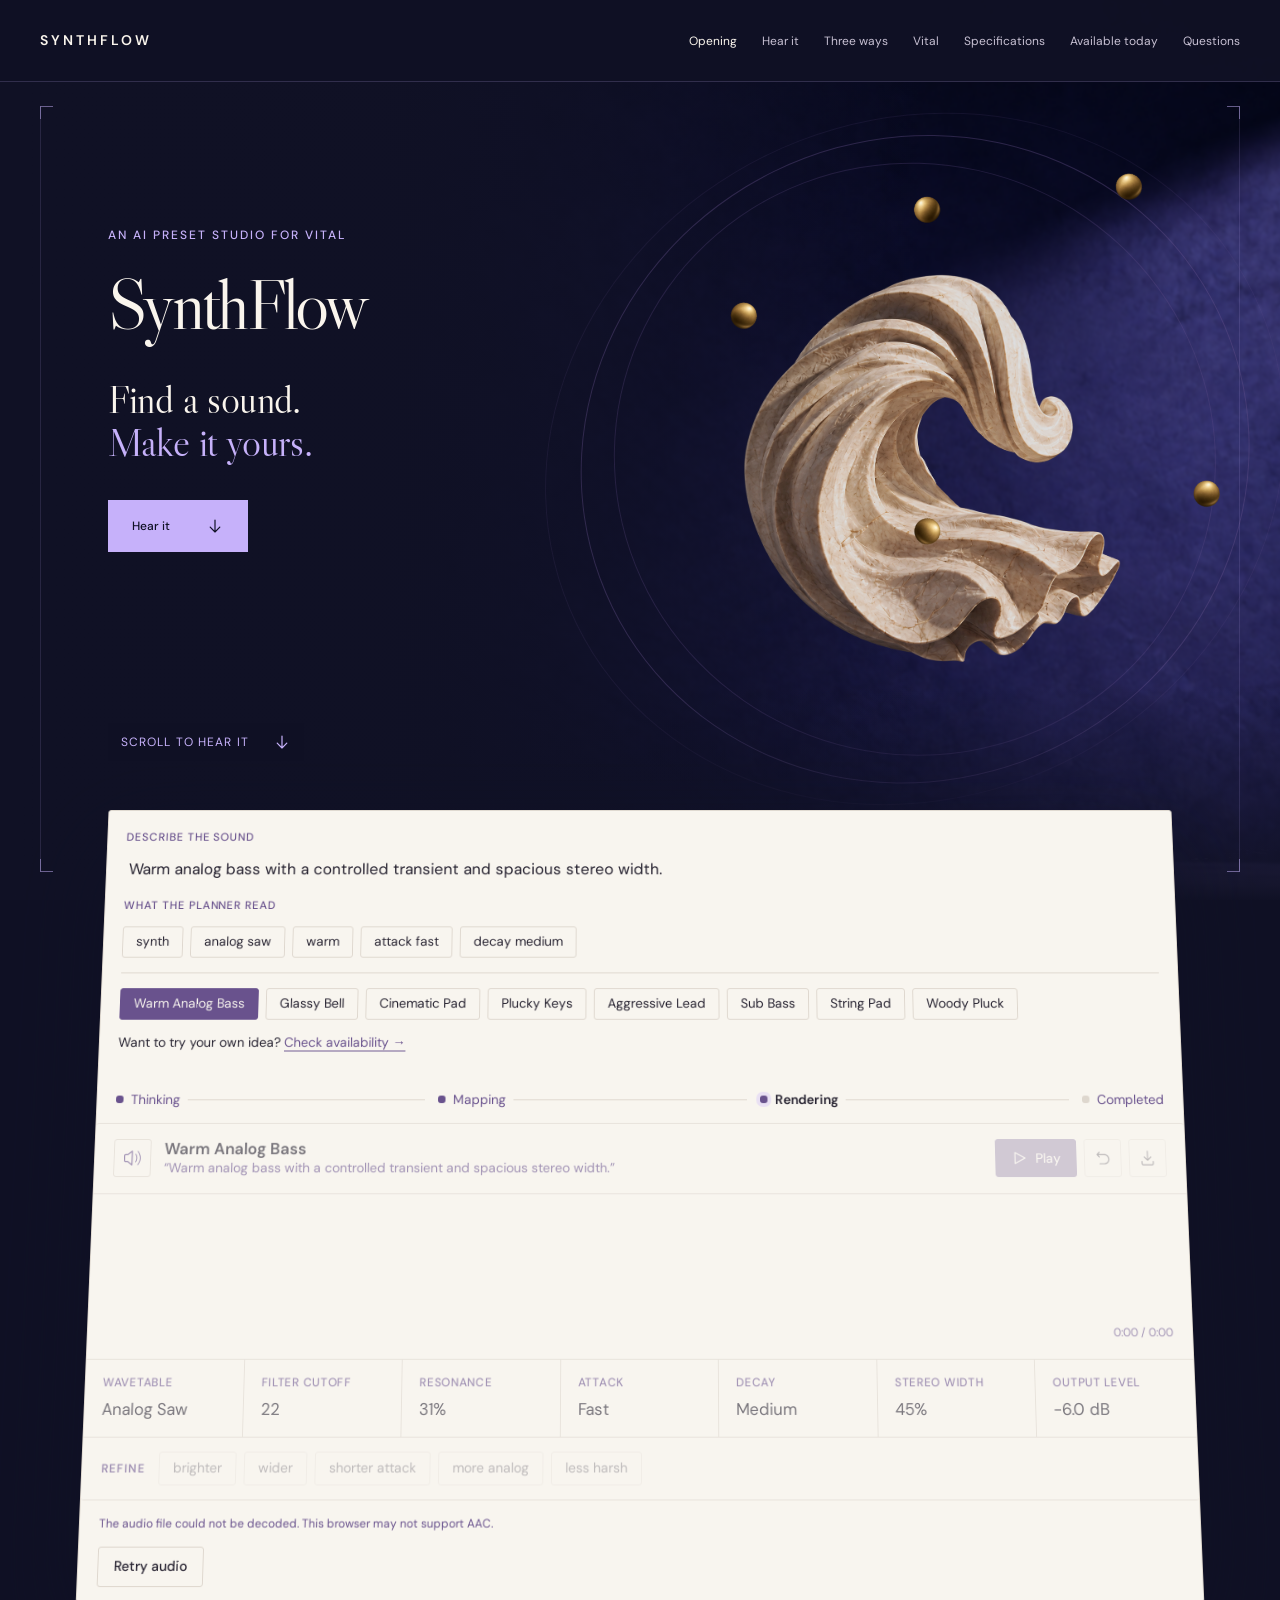
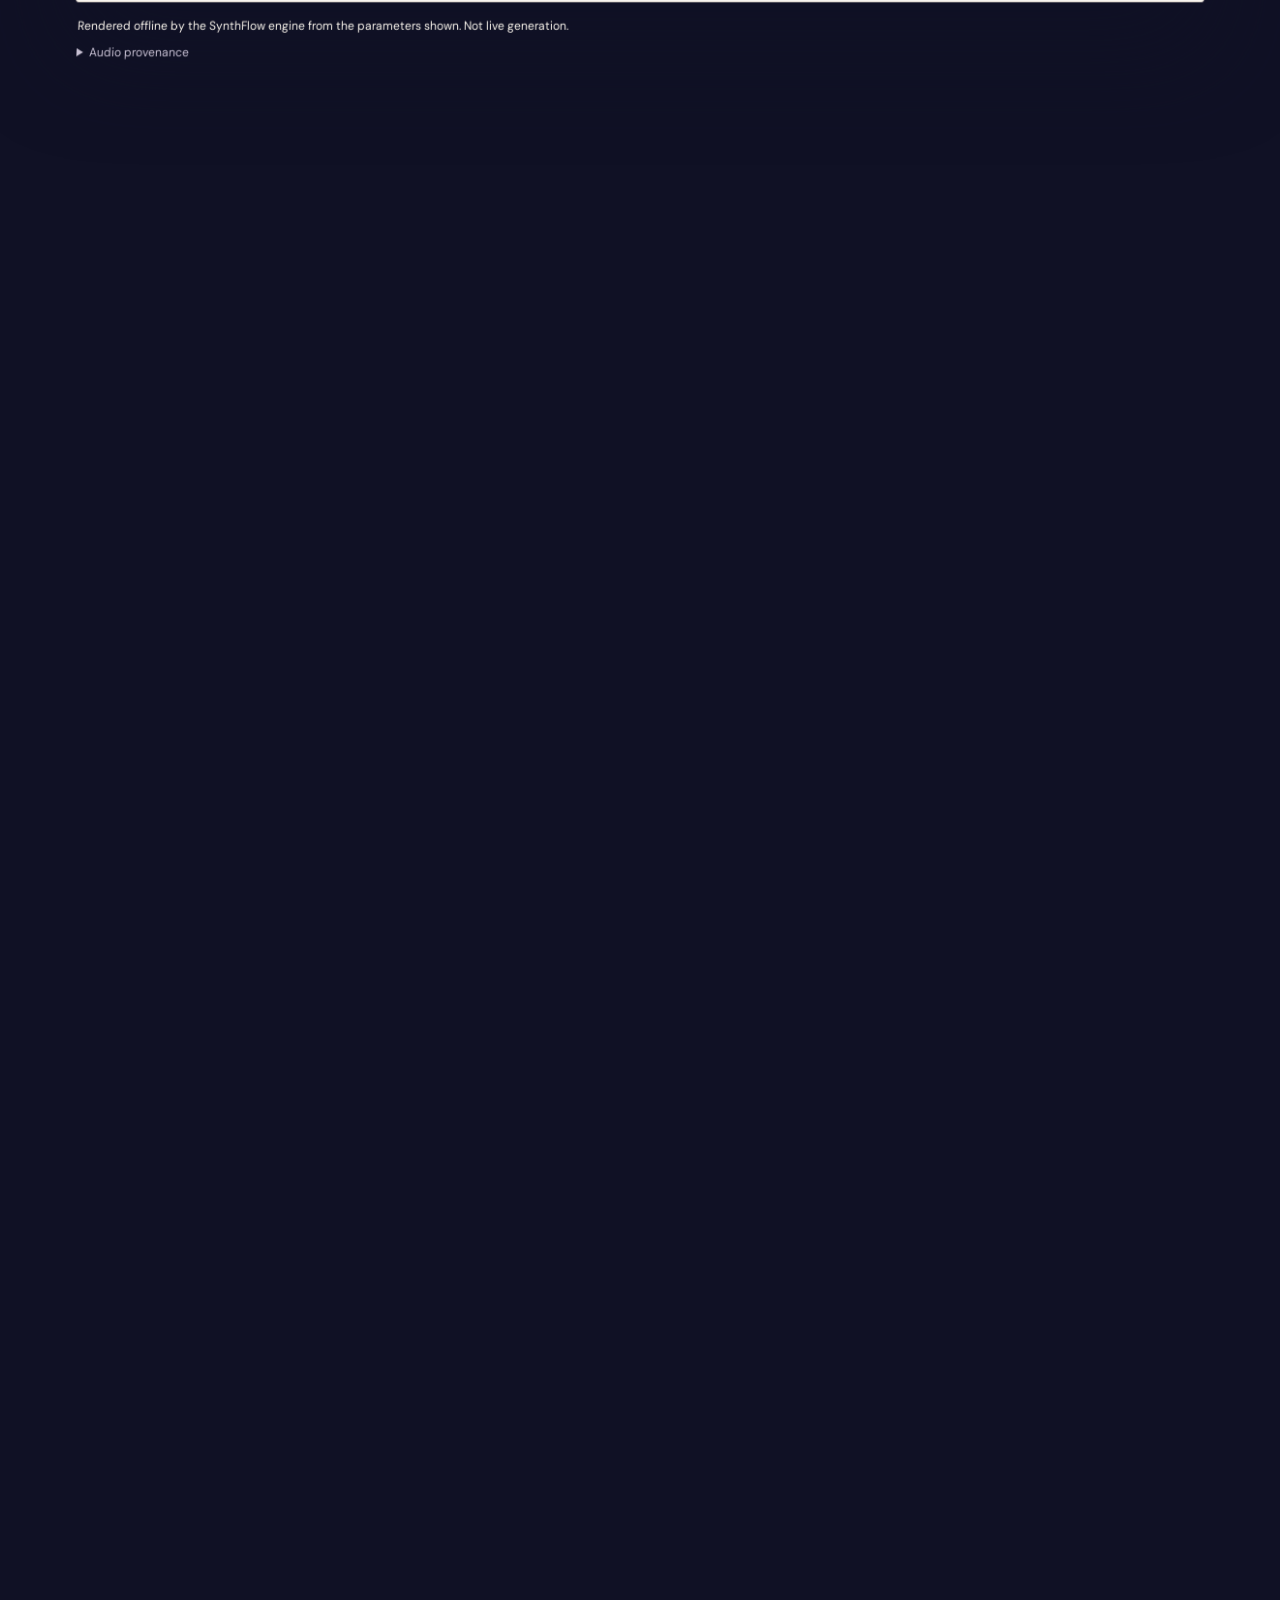
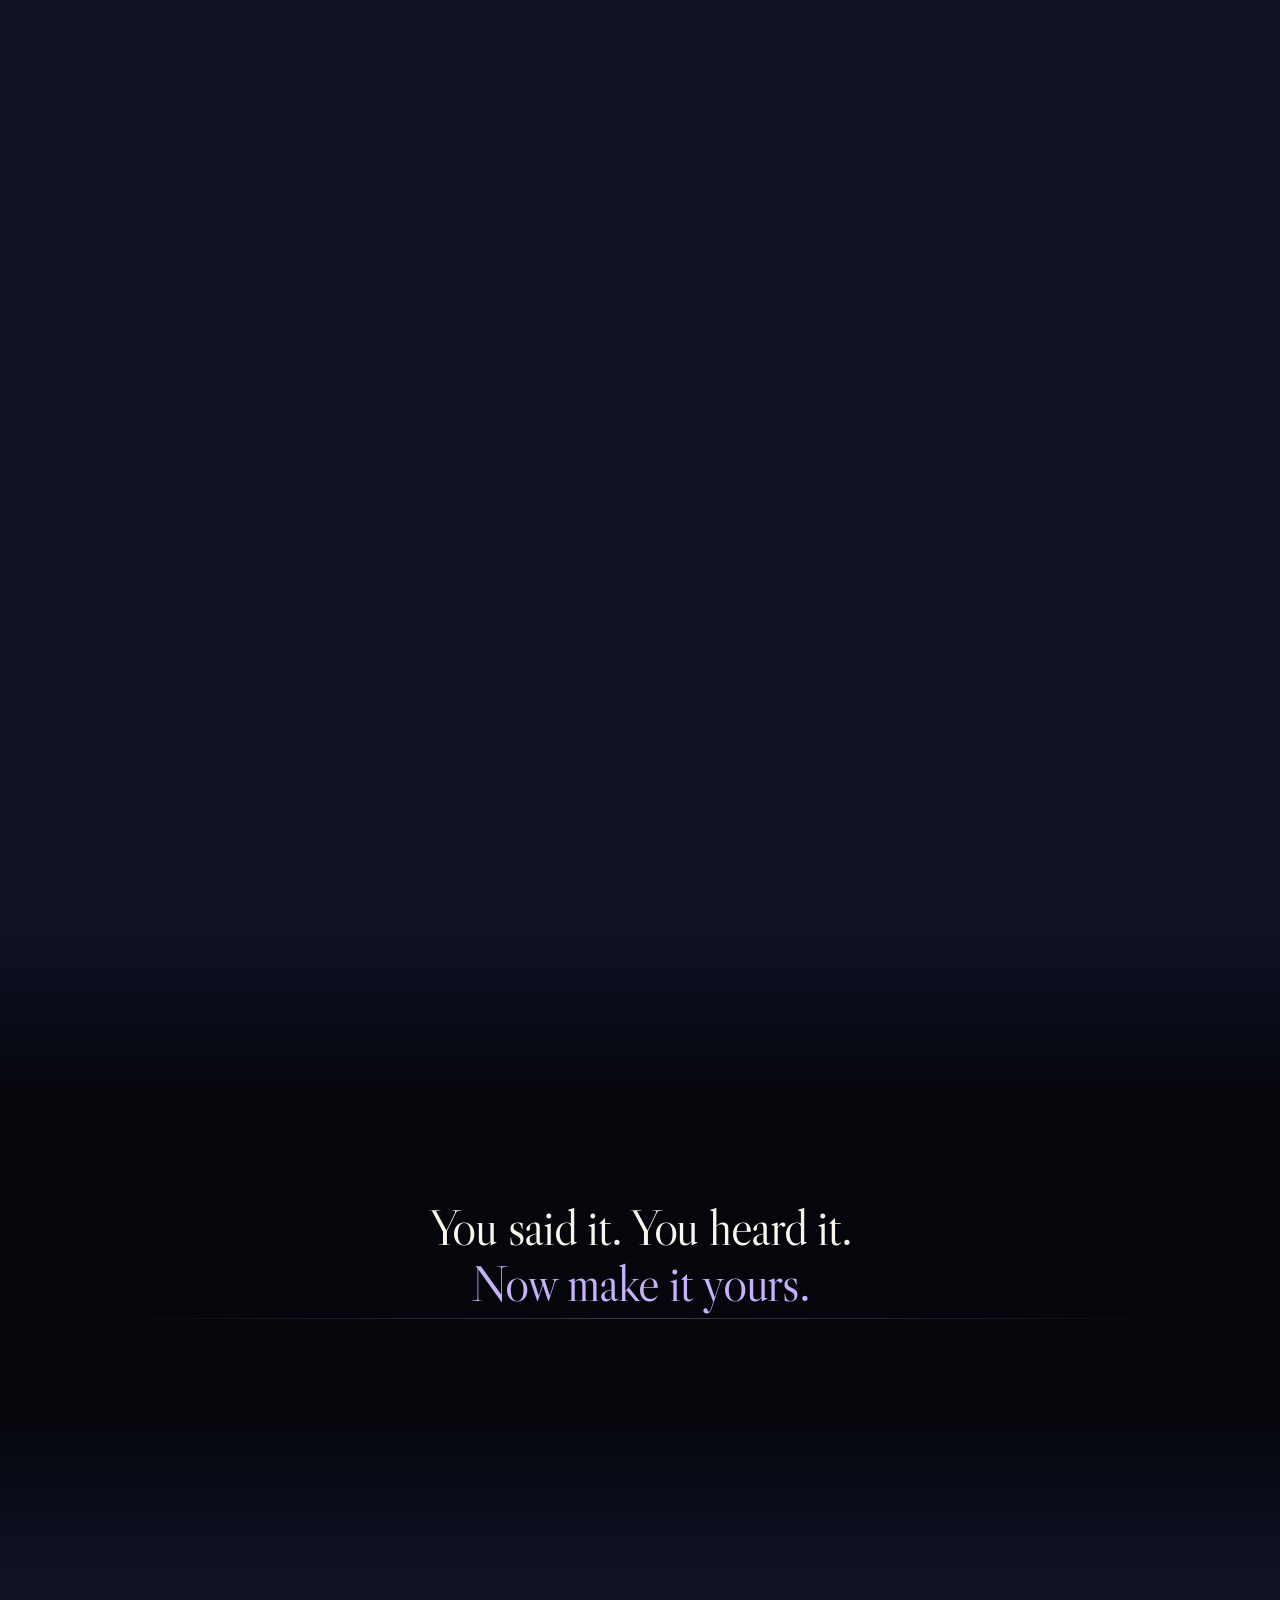
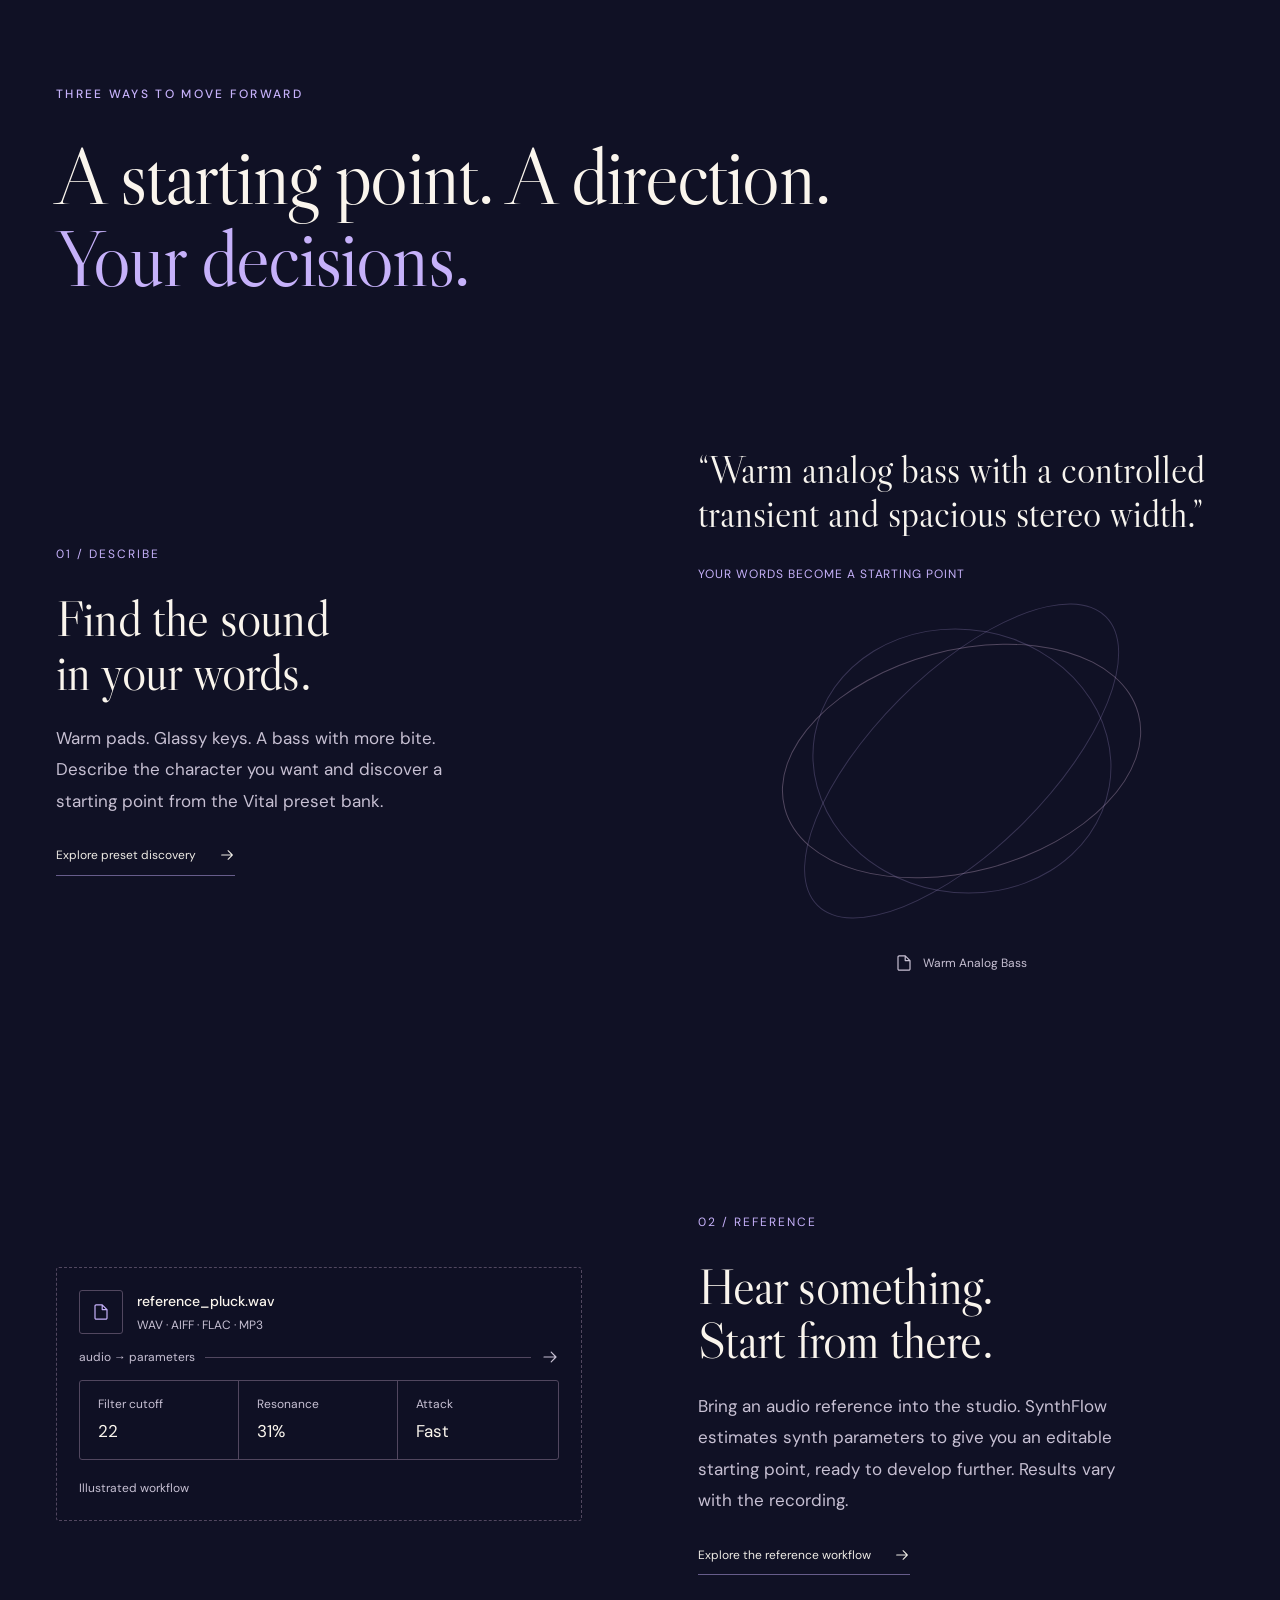
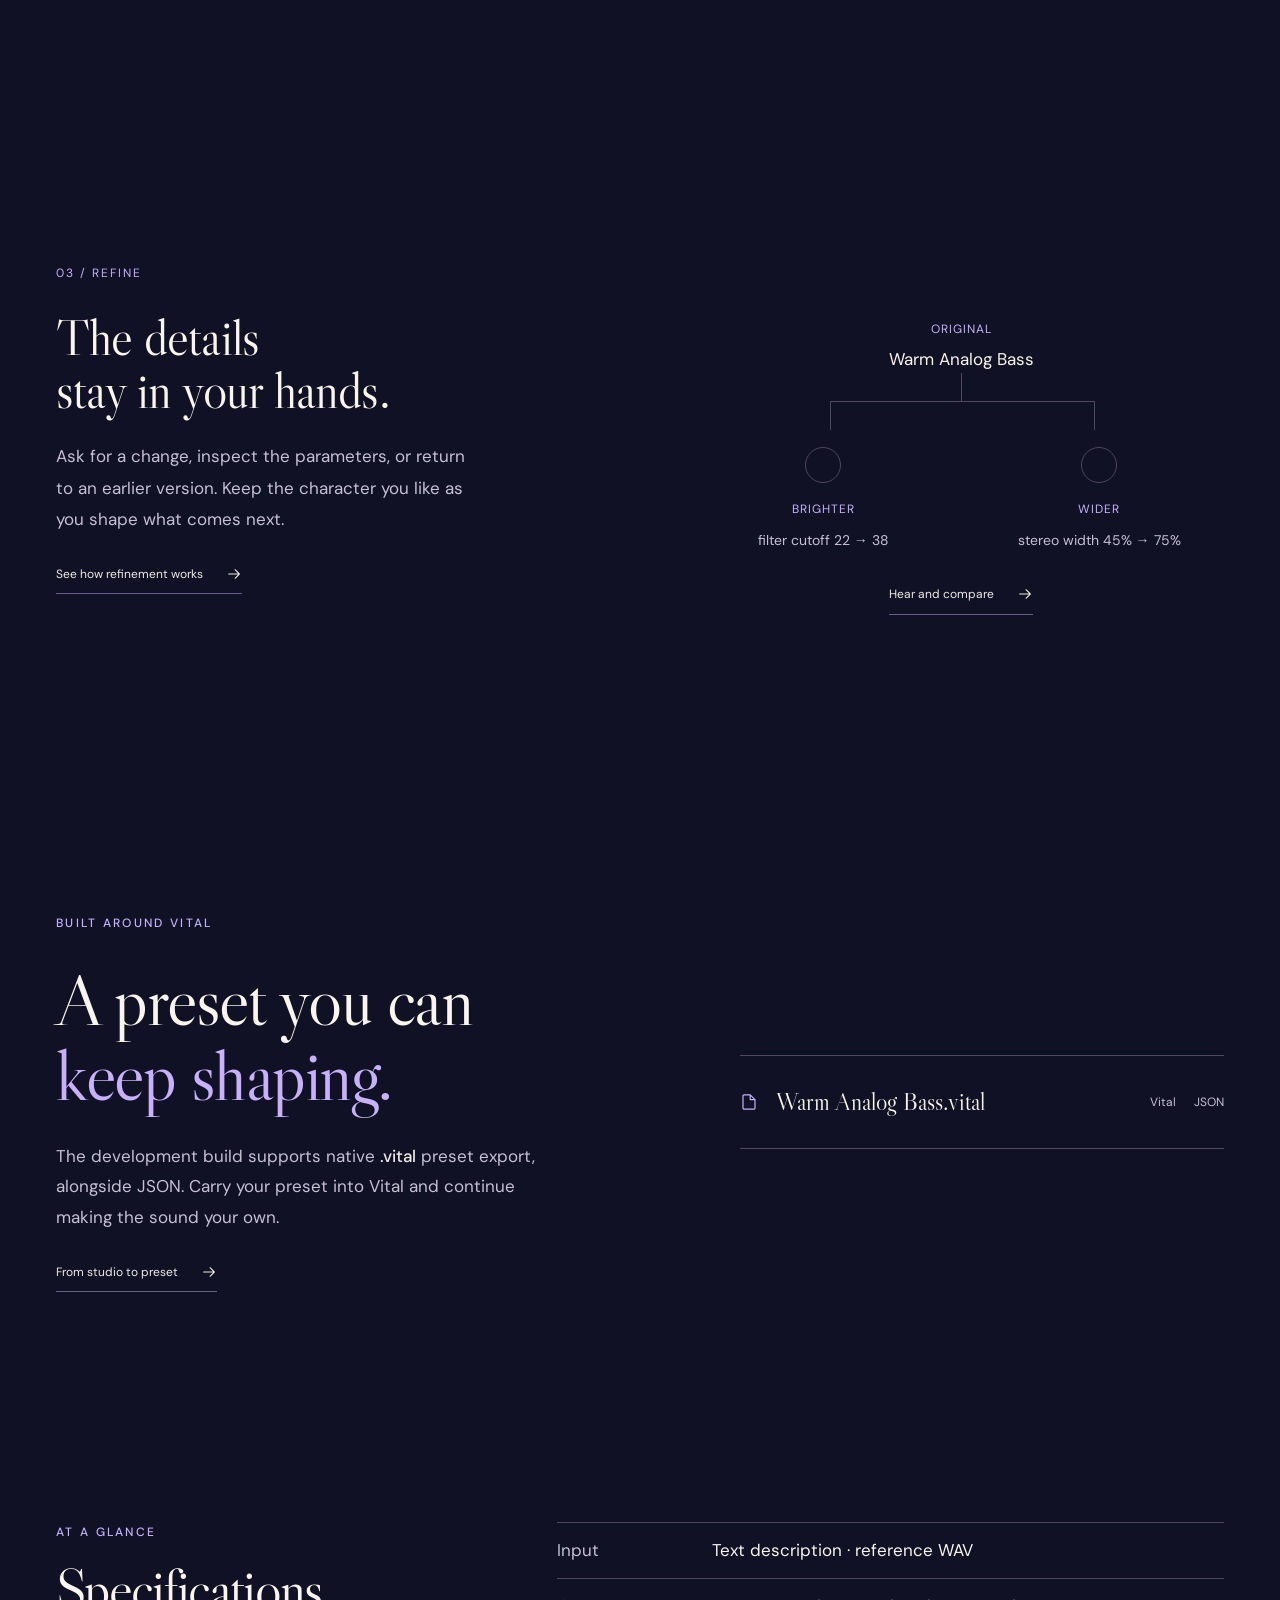
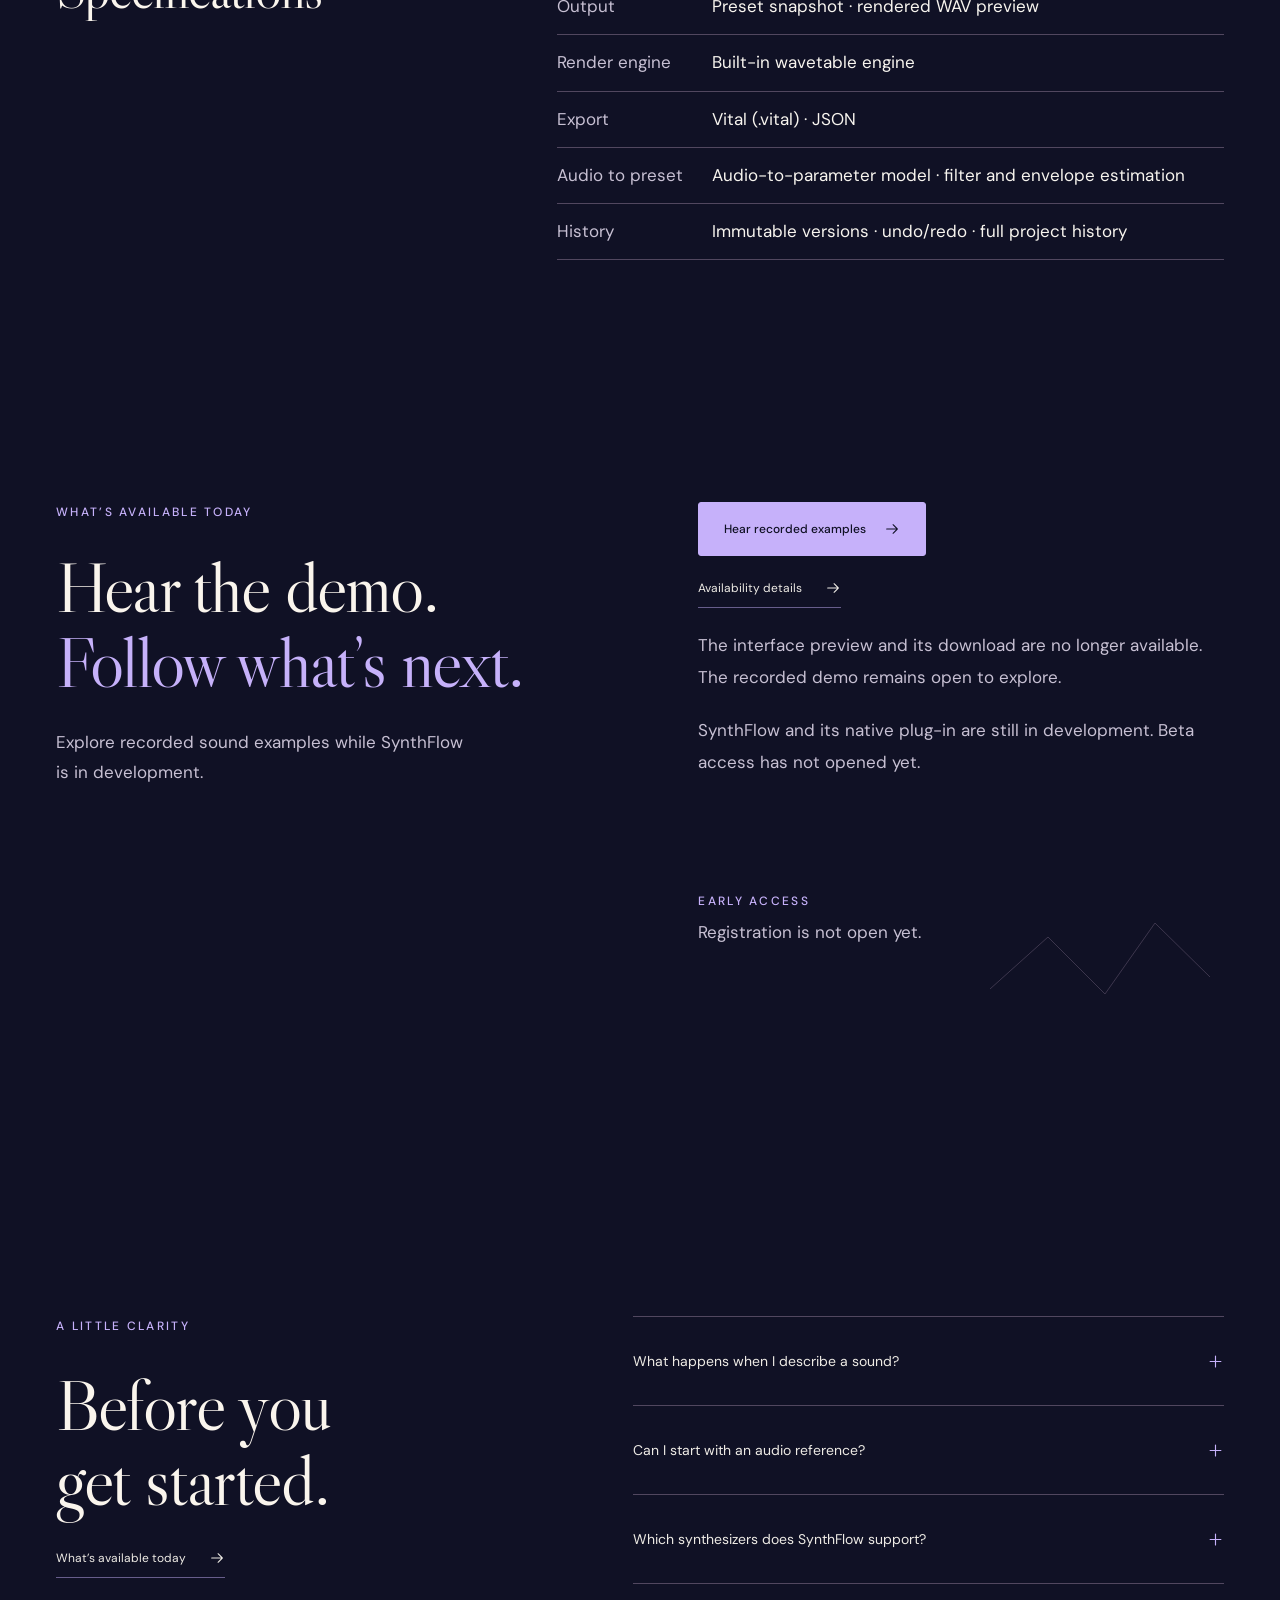
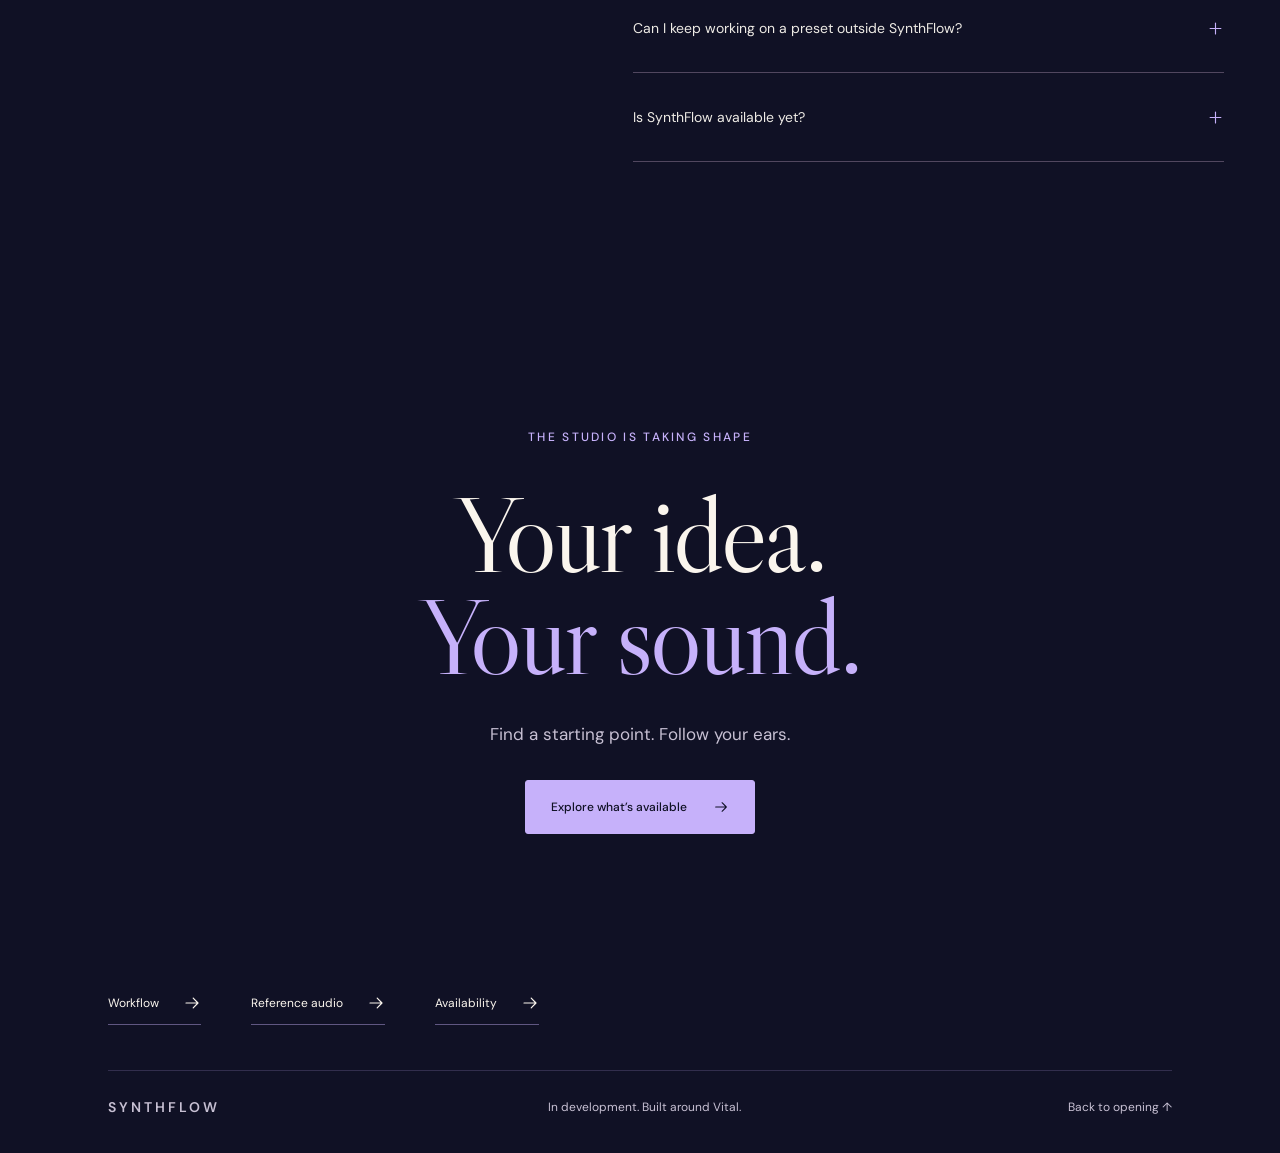
==== index.html @ 7c6beed8 "Retire the standalone interface preview and download" ====
<!doctype html>
<html lang="en">
  <head>
    <meta charset="UTF-8" />
    <meta name="viewport" content="width=device-width, initial-scale=1.0" />
    <meta name="theme-color" content="#101125" />
    <meta name="description" content="An AI preset studio for Vital. Start with words or reference audio, refine an editable preset, and explore the SynthFlow interface preview." />
    <meta property="og:title" content="SynthFlow — From an idea to your sound" />
    <meta property="og:description" content="Start with words or a reference. Discover a preset, then follow your ears. Explore the SynthFlow interface preview." />
    <meta property="og:type" content="website" />
    <meta property="og:image" content="https://astherlabs.ai/images/resonance-hero.webp" />
    <meta name="twitter:card" content="summary_large_image" />
    <link rel="icon" href="data:," />
    <link rel="preload" as="image" href="/images/resonance-hero.webp" media="(min-width: 761px)" />
    <link rel="preload" as="image" href="/images/resonance-mobile.webp" media="(max-width: 760px)" />
    <title>SynthFlow — From an idea to your sound</title>
    <script type="module" crossorigin src="/assets/main-3wdjJP8M.js"></script>
    <link rel="modulepreload" crossorigin href="/assets/prototype-DoosB7yH.js">
    <link rel="stylesheet" crossorigin href="/assets/prototype-Cpdm1Lic.css">
    <link rel="stylesheet" crossorigin href="/assets/main-D1WhfIpO.css">
  </head>
  <body>
    <div id="root"></div>
  </body>
</html>
---- assets/prototype-Cpdm1Lic.css ----
.audio-demo{position:relative;min-width:0;width:100%;text-align:left;font-size:var(--type-label);line-height:1.5}.catalogue-studio{color:var(--text-ink);background:var(--ivory);border:1px solid var(--ivory-line);border-radius:3px;padding:0 0 14px}.catalogue-studio :is(button,a){touch-action:manipulation}.catalogue-studio button{font:inherit;color:inherit;cursor:pointer}.catalogue-studio :is(button,a):focus-visible{outline:2px solid var(--lavender-ink);outline-offset:3px}.catalogue-studio .composer{padding:20px 20px 16px;text-align:left}.catalogue-studio .composer-label,.catalogue-studio .planner-label{font-size:var(--type-small);letter-spacing:.08em;text-transform:uppercase;font-weight:500;color:var(--lavender-ink);margin-bottom:10px}.catalogue-studio .prompt{font-size:var(--type-body);line-height:1.45;padding:4px;min-height:32px}.catalogue-studio .planner-label{margin:14px 0 0}.catalogue-studio .picker{display:flex;gap:8px;flex-wrap:wrap;margin-top:16px;padding-top:16px;border-top:1px solid var(--ivory-line)}.catalogue-studio .pick{min-height:34px;padding:0 14px;border:1px solid var(--ivory-line);border-radius:3px;font-size:var(--type-label);background:var(--ivory)}.catalogue-studio .pick:hover{background:var(--ivory-soft)}.catalogue-studio .pick[aria-pressed=true]{background:var(--lavender-ink);color:var(--ivory);border-color:var(--lavender-ink)}.catalogue-studio .chips{display:flex;gap:8px;flex-wrap:wrap;margin-top:14px;align-items:center;min-height:34px}.catalogue-studio .chip{min-height:34px;display:inline-flex;align-items:center;padding:0 14px;border:1px solid var(--ivory-line);border-radius:3px;font-size:var(--type-label);background:var(--ivory)}.catalogue-studio button.chip:hover{border-color:var(--lavender-ink)}.catalogue-studio .composer-foot{display:flex;justify-content:space-between;align-items:center;margin-top:14px;gap:12px}.catalogue-studio .own{font-size:var(--type-label)}.catalogue-studio .own a{color:var(--lavender-ink);border-bottom:1px solid var(--lavender-ink)}.catalogue-studio .stages{display:flex;align-items:center;gap:14px;margin:24px 20px 14px;font-size:var(--type-label);color:var(--lavender-ink)}.catalogue-studio .stage{display:flex;align-items:center;gap:8px;flex:1;min-width:0}.catalogue-studio .stage:last-child{flex:0 0 auto}.catalogue-studio .dot{width:8px;height:8px;flex:none;border-radius:3px;background:var(--ivory-line)}.catalogue-studio .stage.active{font-weight:600;color:var(--text-ink)}.catalogue-studio .stage.active .dot{background:var(--lavender-ink);box-shadow:0 0 0 4px color-mix(in srgb,var(--lavender) 30%,transparent)}.catalogue-studio .stage.done .dot{background:var(--lavender-ink)}.catalogue-studio .rule{flex:1;height:1px;background:var(--ivory-line)}.catalogue-studio .result{border-block:1px solid var(--ivory-line);border-radius:3px;overflow:hidden;text-align:left;background:var(--ivory)}.catalogue-studio .result.pending{opacity:.6}.catalogue-studio .result-head{display:flex;align-items:center;justify-content:space-between;padding:16px 20px;border-bottom:1px solid var(--ivory-line);gap:12px}.catalogue-studio .result-title{display:flex;align-items:center;gap:14px;min-width:0}.catalogue-studio .result-title>div{min-width:0}.catalogue-studio .result-badge{width:40px;height:40px;border-radius:3px;border:1px solid var(--ivory-line);display:flex;align-items:center;justify-content:center;color:var(--lavender-ink);flex:none}.catalogue-studio .result-name{font-size:var(--type-body);font-weight:600;line-height:1.2;margin:0}.catalogue-studio .result-quote{font-size:var(--type-label);color:var(--lavender-ink);white-space:nowrap;overflow:hidden;text-overflow:ellipsis;max-width:100%}.catalogue-studio .result-actions{display:flex;gap:8px;flex:none}.catalogue-studio .demo-button{display:inline-flex;align-items:center;justify-content:center;gap:8px;height:40px;padding:0 16px;border-radius:3px;font-size:var(--type-label);font-weight:500;border:1px solid var(--ivory-line);background:var(--ivory)}.catalogue-studio .play-button{color:var(--ivory);background:var(--lavender-ink);border-color:var(--lavender-ink)}.catalogue-studio .icon-btn{width:40px;height:40px;border:1px solid var(--ivory-line);border-radius:3px;display:flex;align-items:center;justify-content:center;background:var(--ivory)}.catalogue-studio .icon-btn:hover{background:var(--ivory-soft)}.catalogue-studio button[disabled]{opacity:.45;cursor:default}.catalogue-studio .result-wave{padding:18px 20px;border-bottom:1px solid var(--ivory-line);position:relative}.catalogue-studio .result-wave canvas{display:block;width:100%;height:110px;--wave:var(--lavender-ink);--wave-dim:var(--ivory-line)}.catalogue-studio .wave-time{display:block;text-align:right;margin-top:6px;font-size:var(--type-small);font-variant-numeric:tabular-nums;color:var(--lavender-ink)}.catalogue-studio .params{display:grid;grid-template-columns:repeat(7,minmax(0,1fr));border-bottom:1px solid var(--ivory-line)}.catalogue-studio .param{padding:14px 18px;border-right:1px solid var(--ivory-line);min-width:0}.catalogue-studio .param:last-child{border-right:0}.catalogue-studio .param-k{font-size:var(--type-small);letter-spacing:.06em;text-transform:uppercase;color:var(--lavender-ink);font-weight:500;overflow-wrap:anywhere}.catalogue-studio .param-v{font-size:var(--type-body);margin-top:6px;font-variant-numeric:tabular-nums;overflow-wrap:anywhere}.catalogue-studio .param.changed{background:color-mix(in srgb,var(--lavender) 16%,var(--ivory))}.catalogue-studio .param.changed .param-v{color:var(--lavender-ink);font-weight:600}.catalogue-studio .refine{display:flex;align-items:center;gap:8px;padding:14px 20px;flex-wrap:wrap}.catalogue-studio .refine .chip[aria-pressed=true]{border-color:var(--lavender-ink);color:var(--lavender-ink)}.catalogue-studio .refine-label{font-size:var(--type-small);letter-spacing:.08em;text-transform:uppercase;color:var(--lavender-ink);font-weight:600;margin-right:6px}.catalogue-studio .refine-note{font-size:var(--type-label);margin:0 20px 14px}.catalogue-studio .recorded-diff{padding:0 20px 14px;font-size:var(--type-small);color:var(--lavender-ink)}.catalogue-studio .recorded-diff ul{list-style:none;margin:6px 0 0;padding:0;font-size:var(--type-label);color:var(--text-ink)}.catalogue-studio .versions{border-top:1px solid var(--ivory-line)}.catalogue-studio .ver{display:grid;grid-template-columns:40px minmax(0,1fr) auto;gap:14px;align-items:center;padding:12px 20px;border-top:1px solid var(--ivory-line);font-size:var(--type-label)}.catalogue-studio .ver:first-child{border-top:0}.catalogue-studio .ver.current{background:var(--ivory-soft)}.catalogue-studio .ver-n,.catalogue-studio .ver-current{font-size:var(--type-small);color:var(--lavender-ink)}.catalogue-studio .ver-t small{display:inline;color:var(--lavender-ink);font-size:var(--type-small);margin-left:8px}.catalogue-studio .ver-restore{font-size:var(--type-small);padding:6px 0;border:0;border-bottom:1px solid var(--lavender-ink);background:transparent}.catalogue-studio .player-status{font-size:var(--type-small);color:var(--lavender-ink);margin:14px 20px 0}.catalogue-studio .retry-audio{margin:14px 20px 0}.audio-demo .ad-provenance{padding:14px 3px 0;font-size:var(--type-small);line-height:1.6;color:var(--text-muted)}.audio-demo .ad-disclosure{margin:0;font-size:var(--type-small);color:var(--text)}.audio-demo .ad-warning{margin-top:7px;color:var(--lavender)}.audio-demo details{margin-top:7px;font-size:var(--type-small)}.audio-demo summary{cursor:pointer;min-height:28px;width:fit-content}.audio-demo details p{margin:6px 0 0}.audio-demo .ad-loading{padding:35px 24px;font-size:var(--type-label)}.audio-demo .ad-loading-retry{margin:0 24px 24px}@media(max-width:900px){.catalogue-studio .params{grid-template-columns:repeat(4,minmax(0,1fr))}.catalogue-studio .param:nth-child(4){border-right:0}.catalogue-studio .param:nth-child(n+5){border-top:1px solid var(--ivory-line)}}@media(max-width:600px){.catalogue-studio .composer{padding:16px}.catalogue-studio .result-head{flex-direction:column;align-items:stretch}.catalogue-studio .result-actions{justify-content:flex-start}.catalogue-studio .play-button{flex:1}.catalogue-studio .composer-foot{flex-direction:column;align-items:stretch}.catalogue-studio .stages{font-size:var(--type-small);gap:8px}.catalogue-studio .stage{gap:6px}.catalogue-studio .stage .label{display:none}.catalogue-studio .stage.active .label{display:inline}.catalogue-studio .params{grid-template-columns:repeat(2,minmax(0,1fr))}.catalogue-studio .param:nth-child(4){border-right:1px solid var(--ivory-line)}.catalogue-studio .param:nth-child(2n){border-right:0}.catalogue-studio .param:nth-child(n+3){border-top:1px solid var(--ivory-line)}.catalogue-studio .ver{grid-template-columns:32px minmax(0,1fr)}.catalogue-studio .ver-restore,.catalogue-studio .ver-current{grid-column:2;justify-self:start}}.scroll-prototype{isolation:isolate}.scroll-prototype main{position:relative;z-index:1}.story-world{position:fixed;top:0;right:0;bottom:0;left:0;z-index:0;pointer-events:none;overflow:hidden;visibility:hidden;opacity:var(--world-opacity,0);transition:opacity .8s ease}.scroll-prototype[data-world-active=true] .story-world{visibility:visible}.scroll-prototype:is([data-chapter=opening],[data-chapter=hear]) .story-world{visibility:hidden;opacity:0}.world-space{position:absolute;top:-4%;right:-4%;bottom:-4%;left:-4%;width:108%;height:108%;max-width:none;object-fit:cover;filter:brightness(.55) blur(3px)}.world-sculpture{position:absolute;width:min(64vw,1100px);height:85%;object-fit:contain;right:-5%;top:12%;opacity:.4;filter:blur(1.5px);transform:perspective(1200px) translate3d(calc(var(--weight-x,0)*1px),calc(var(--weight-y,0)*1px),0) rotateX(calc(var(--weight-tiltX,0)*1deg)) rotateY(calc(var(--weight-tiltY,0)*1deg)) rotate(calc((-6 + var(--weight-rotation,0))*1deg)) scale(var(--weight-scale,1));will-change:transform}.world-orbits{position:absolute;width:64vw;height:80vh;top:15%;right:-2%;opacity:.4}.world-orbits i{position:absolute;top:4%;right:4%;bottom:4%;left:4%;border:1px solid var(--rule);border-radius:50%;transform:rotate(-25deg)}.world-orbits i:nth-child(2){top:10%;right:0;bottom:10%;left:0;transform:rotate(20deg)}.world-orbits i:nth-child(3){top:0;right:10%;bottom:0;left:10%;transform:rotate(45deg);opacity:.5}.world-shade{position:absolute;top:0;right:0;bottom:0;left:0;background:linear-gradient(90deg,color-mix(in srgb,var(--bg) 60%,transparent),transparent 75%)}.story-world .world-frame{position:fixed}.scroll-prototype .homepage-story{position:relative;z-index:1;background:transparent}.homepage-story :is(section,article,.section-intro){position:relative;z-index:1}.scroll-prototype .prototype-footer{position:relative;z-index:1;background:transparent}.homepage-story [data-reveal]{opacity:1;transform:none}.story-motion-ready .homepage-story [data-reveal]{transition:opacity .9s ease,transform .9s cubic-bezier(.22,.61,.36,1)}.story-motion-ready .homepage-story [data-reveal=second]{transition-delay:.18s}.story-motion-ready .homepage-story [data-reveal]:not(.is-revealed):not(:focus-within){opacity:0;transform:translateY(28px)}.story-breath{position:relative;z-index:1;height:70svh;min-height:320px;display:grid;place-items:center;padding:80px 8%;text-align:center;isolation:isolate}.story-breath:before{content:"";position:absolute;top:0;right:0;bottom:0;left:0;z-index:-1;background:linear-gradient(transparent,color-mix(in srgb,var(--bg-breath) 90%,transparent) 25% 75%,transparent)}.story-breath:after{content:"";position:absolute;left:8%;right:8%;top:60%;height:1px;z-index:-1;background:linear-gradient(90deg,transparent,color-mix(in srgb,var(--lavender) 28%,transparent),transparent);box-shadow:0 5px 40px color-mix(in srgb,var(--lavender) 14%,transparent)}.story-breath p{font-family:Libre Caslon Display,Georgia,serif;font-size:clamp(40px,4vw,64px);line-height:1.1;letter-spacing:-.025em}.story-breath em{color:var(--lavender);font-weight:400}.homepage-story .section-intro{display:block;padding-block:100px 28px;border:0}.homepage-story .section-intro h2{width:100%;max-width:none;font-size:clamp(64px,6.2vw,88px);line-height:1.03;margin-top:32px}.homepage-story h2{font-size:clamp(64px,6vw,83px)}.homepage-story .capability-copy h3{font-size:clamp(44px,4vw,58px)}.homepage-story :is(.capability-copy>p,.vital-copy>p:not(.kicker),.availability-intro,.availability-content>p,.early-access>p:not(.kicker),.faq-item>div>p,.home-closing>p:not(.kicker)){font-size:var(--type-body)}.homepage-story :is(.kicker,.section-number,.text-link){font-size:var(--type-small)}.homepage-story .capability-row{padding-block:120px;border:0}.homepage-story .capability-copy .text-link{margin-top:28px}.catalogue-object{min-width:0;margin:0}.catalogue-object :is(figcaption,.object-label){font-family:DM Sans,sans-serif;font-size:var(--type-small);color:var(--text-muted);line-height:1.7}.catalogue-object .object-label{display:block;text-transform:uppercase;letter-spacing:.08em;color:var(--lavender)}.catalogue-object figcaption{margin-top:18px}.describe-object blockquote{font-family:Libre Caslon Display,Georgia,serif;font-size:clamp(32px,3vw,46px);line-height:1.16;margin:0;color:var(--ivory)}.orbit-caption{margin-top:28px;font-size:var(--type-small);color:var(--lavender);letter-spacing:.08em;text-transform:uppercase}.keyword-orbit{position:relative;width:100%;max-width:510px;aspect-ratio:1.45;margin:18px auto 0}.small-orbit{position:absolute;top:14%;right:14%;bottom:23%;left:14%;border:1px solid var(--rule);border-radius:50%;transform:rotate(-15deg)}.small-orbit i{position:absolute;top:-10%;right:9%;bottom:-10%;left:9%;border:1px solid color-mix(in srgb,var(--lavender) 22%,transparent);border-radius:50%;transform:rotate(25deg)}.small-orbit i+i{top:10%;right:-6%;bottom:10%;left:-6%;transform:rotate(-30deg)}.keyword-sphere{position:absolute;left:var(--node-x);top:var(--node-y);width:34px;height:34px;margin:-17px}.keyword-sphere>img{width:34px;height:34px;object-fit:contain}.keyword-sphere>span{position:absolute;top:42px;left:50%;transform:translate(-50%);min-width:72px;max-width:104px;text-align:center;font-size:var(--type-small);line-height:1.35;color:var(--ivory)}.story-motion-ready .keyword-sphere>img{opacity:var(--sphereOpacity,1);transform:translate(calc(var(--sphereX,0)*1px),calc(var(--sphereY,0)*1px)) scale(var(--sphereScale,1))}.story-motion-ready .keyword-sphere>span{opacity:var(--wordOpacity,1);transform:translate(-50%,calc(var(--wordY,0)*1px))}.describe-object .object-preset{display:flex;align-items:center;justify-content:center;gap:10px;color:var(--text-muted);margin-top:0}.reference-material{position:relative;background:transparent}.homepage-story .reference-row{padding-block:120px;border:0}.reference-drop{border:1px dashed var(--rule);border-radius:3px;padding:22px;background:color-mix(in srgb,var(--bg) 55%,transparent)}.drop-row{display:flex;align-items:center;gap:14px}.file-box{width:44px;height:44px;border-radius:3px;border:1px solid var(--rule);display:flex;align-items:center;justify-content:center;flex:none;color:var(--lavender)}.file-name{font-size:var(--type-label);font-weight:500;overflow-wrap:anywhere}.file-meta{font-size:var(--type-small);color:var(--text-muted);margin-top:4px}.arrow-row{display:flex;align-items:center;gap:10px;margin:14px 0;color:var(--text-muted);font-size:var(--type-small)}.arrow-row .rule{flex:1;height:1px;background:var(--rule)}.reference-mini{display:grid;grid-template-columns:repeat(3,minmax(0,1fr));border:1px solid var(--rule);border-radius:3px;overflow:hidden}.reference-mini>div{padding:14px 18px;border-right:1px solid var(--rule);min-width:0}.reference-mini>div:last-child{border:0}.reference-mini span{display:block;font-size:var(--type-small);color:var(--text-muted)}.reference-mini b{display:block;margin-top:6px;font-weight:400;font-size:var(--type-body)}.version-tree{padding:28px 0;text-align:center}.version-node{position:relative}.root-node>img{width:64px;height:64px;margin:0 auto 12px}.version-node>b{display:block;margin-top:8px;font-size:var(--type-body);font-weight:400}.tree-branches{position:relative;display:grid;grid-template-columns:1fr 1fr;gap:26px;padding-top:74px}.tree-branches:before{content:"";position:absolute;top:28px;left:25%;width:50%;height:28px;border-top:1px solid var(--rule);border-inline:1px solid var(--rule)}.tree-branches:after{content:"";position:absolute;top:0;left:50%;height:28px;border-left:1px solid var(--rule)}.branch-sphere{display:block;width:36px;height:36px;margin:0 auto 16px;border-radius:50%;border:1px solid var(--rule)}.branch-sphere img{width:100%;height:100%;opacity:.38}.version-node[data-current=true] .branch-sphere{border-color:transparent}.version-node[data-current=true] .branch-sphere img{opacity:1}.version-node ul{list-style:none;margin:10px 0 0;padding:0;font-size:var(--type-label);line-height:1.65;color:var(--text-muted)}.version-tree>.text-link{margin-top:32px}.homepage-story .vital-section{padding-block:150px;gap:8%;border:0}.vital-copy>p:not(.kicker){color:var(--text-muted);line-height:1.8;margin-top:28px;max-width:480px}.export-object{display:flex;flex-wrap:wrap;align-items:center;gap:18px;padding-block:28px;border-block:1px solid var(--rule);font-size:var(--type-small);color:var(--text-muted)}.export-object>svg{color:var(--lavender)}.export-filename{flex:1;min-width:0;font-family:Libre Caslon Display,Georgia,serif;font-size:var(--type-subheading);overflow-wrap:anywhere;color:var(--ivory)}.specifications-section{display:grid;grid-template-columns:minmax(330px,.9fr) minmax(0,1.4fr);gap:72px;padding-block:80px 112px}.homepage-story .specifications-section h2{font-size:56px;margin-top:18px;line-height:1.04;letter-spacing:-.03em}.specifications-section table{width:100%;border-collapse:collapse;font-size:var(--type-body);line-height:1.6}.specifications-section :is(th,td){padding:14px 0;border-top:1px solid var(--rule);vertical-align:top;text-align:left}.specifications-section th{width:155px;padding-right:24px;font-weight:400;color:var(--text-muted)}.specifications-section td{color:var(--ivory)}.specifications-section tr:last-child :is(th,td){border-bottom:1px solid var(--rule)}.homepage-story .availability-section{padding-block:130px;border:0}.homepage-story .early-access{position:relative;isolation:isolate;margin-top:48px;padding-top:65px;min-height:215px;border:0}.early-access>:not(.access-constellation){position:relative;z-index:1}.access-constellation{position:absolute;width:min(300px,100%);height:160px;right:-5%;bottom:-8px;z-index:0;pointer-events:none}.access-constellation svg{width:100%;height:100%;fill:none;stroke:var(--rule);stroke-width:1;opacity:.7}.access-constellation img{position:absolute;height:auto;transform:translate(-50%,-50%)}.story-motion-ready .access-constellation img{transform:translate(calc(-50% + var(--spread-x)*(1 - var(--gather,1))),calc(-50% + var(--spread-y)*(1 - var(--gather,1))))}.homepage-story .home-closing{padding-block:120px 160px}.homepage-story .home-closing h2{font-size:clamp(80px,8.5vw,126px)}.homepage-story .home-questions{gap:8%}@media(max-width:1000px){.world-sculpture{width:86vw;right:-20%;opacity:.35}.world-orbits{width:95vw;right:-25%}.homepage-story .capability-row,.homepage-story .reference-row{gap:40px;padding-block:88px}.specifications-section{grid-template-columns:1fr;gap:32px}.homepage-story .vital-section{padding-block:112px;gap:40px}}@media(max-width:700px){.story-world .world-frame{top:176px;right:14px;bottom:18px;left:14px}.world-sculpture{width:130vw;max-width:none;right:-62%;top:25%;height:65%;opacity:.28}.world-space{object-position:65% center}.homepage-story .section-intro{padding-top:76px}.homepage-story .section-intro h2{font-size:64px;overflow-wrap:normal}.homepage-story .capability-row,.homepage-story .reference-row{grid-template-columns:1fr;padding-block:72px;gap:44px}.reference-mini{grid-template-columns:1fr}.reference-mini>div{display:flex;justify-content:space-between;align-items:center;border-right:0;border-bottom:1px solid var(--rule)}.reference-mini b{margin:0}.homepage-story .vital-section{grid-template-columns:1fr;padding-block:96px}.export-object{gap:14px}.specifications-section{padding-block:64px 96px}.specifications-section table{font-size:var(--type-label)}.specifications-section th{width:110px;padding-right:18px}.homepage-story .availability-section{padding-block:88px}.access-constellation{right:0;opacity:.8}.home-closing h2{overflow-wrap:normal}}@media(prefers-reduced-motion:reduce){.story-motion-ready .homepage-story [data-reveal],.homepage-story [data-reveal]{opacity:1!important;transform:none!important;transition:none!important}.keyword-sphere>img,.keyword-sphere>span{opacity:1!important}.keyword-sphere>img{transform:none!important}.keyword-sphere>span{transform:translate(-50%)!important}.access-constellation img{transform:translate(-50%,-50%)!important}.story-world{transition:none}}.sculptable{pointer-events:none}.sculpture-layer.sculptable,.world-sculpture.sculptable{transform:none;will-change:auto}.sculptable>img{position:absolute;top:0;right:0;bottom:0;left:0;width:100%;height:100%;object-fit:contain}.gold-journey{position:fixed;top:0;right:0;bottom:0;left:0;z-index:6;overflow:hidden;pointer-events:none;visibility:hidden}.gold-journey>img{position:absolute;top:0;left:0;width:46px;height:46px;max-width:none;object-fit:contain;will-change:transform}.gold-follow-ready .gold-journey{visibility:visible}.gold-follow-ready :is(.orbit-node>img,.keyword-sphere>img,.root-node>img,.branch-sphere>img,.access-constellation>img){visibility:hidden}@media(prefers-reduced-motion:reduce),(max-width:1100px),(max-height:700px){.gold-journey{display:none}.gold-follow-ready :is(.orbit-node>img,.keyword-sphere>img,.root-node>img,.branch-sphere>img,.access-constellation>img){visibility:visible}}:root{--bg: #101125;--bg-reference: #1c1a20;--bg-breath: #05060a;--text: #faf5ed;--text-muted: #c7c0d3;--text-ink: #262230;--lavender: #c6b1fa;--lavender-ink: #69528d;--rule: #51475f;--ivory: #f8f5ef;--ivory-soft: #eeebe5;--ivory-line: #ded7ce;--type-display: 72px;--type-heading: 40px;--type-subheading: 24px;--type-body: 17px;--type-label: 14px;--type-small: 12px}@font-face{font-family:Libre Caslon Display;font-style:normal;font-display:swap;font-weight:400;src:url(/assets/libre-caslon-display-latin-400-normal-n_DgBRfq.woff2) format("woff2"),url(/assets/libre-caslon-display-latin-400-normal-BbfEE5V2.woff) format("woff")}@font-face{font-family:DM Sans;font-style:normal;font-display:swap;font-weight:400;src:url(/assets/dm-sans-latin-400-normal-CW0RaeGs.woff2) format("woff2"),url(/assets/dm-sans-latin-400-normal-BwCSEQnW.woff) format("woff")}@font-face{font-family:DM Sans;font-style:normal;font-display:swap;font-weight:500;src:url(/assets/dm-sans-latin-500-normal-B9HHJjqV.woff2) format("woff2"),url(/assets/dm-sans-latin-500-normal-Dr3UlScf.woff) format("woff")}@font-face{font-family:DM Sans;font-style:normal;font-display:swap;font-weight:600;src:url(/assets/dm-sans-latin-600-normal-Aqo67rzb.woff2) format("woff2"),url(/assets/dm-sans-latin-600-normal-BmdmIIQ2.woff) format("woff")}:root{font-family:DM Sans,sans-serif;color:var(--ivory);background:var(--bg);font-synthesis:none;font-weight:400;line-height:1.5}html{scroll-behavior:smooth;scroll-padding-top:112px}body{margin:0;-webkit-font-smoothing:antialiased}button{font:inherit;color:inherit;cursor:pointer}button,input,textarea{font:inherit}h1,h2,h3,p,blockquote{margin:0}h1,h2{font-family:Libre Caslon Display,Georgia,serif;font-weight:400}[hidden]{display:none!important}a:focus-visible,button:focus-visible,[tabindex]:focus-visible,summary:focus-visible{outline:2px solid var(--lavender);outline-offset:6px}#main:focus{outline:none}::selection{background:var(--lavender);color:var(--bg)}.product-site{min-width:0}#top{height:0}.skip-link{position:fixed;top:12px;left:20px;z-index:100;padding:12px 18px;background:var(--text);color:var(--bg);transform:translateY(-160%);font-size:var(--type-label)}.skip-link:focus{transform:translateY(0)}.visually-hidden{position:absolute;width:1px;height:1px;padding:0;margin:-1px;overflow:hidden;clip-path:inset(50%);white-space:nowrap;border:0}.wrap{width:min(1200px,calc(100% - 112px));margin-inline:auto}.kicker{color:var(--lavender);font-size:var(--type-small);font-weight:500;line-height:1.7;letter-spacing:2.3px;text-transform:uppercase}.text-link{display:inline-flex;align-items:center;gap:23px;max-width:100%;padding-bottom:9px;border-bottom:1px solid color-mix(in srgb,var(--lavender) 48%,transparent);font-size:var(--type-small);line-height:1.7;color:var(--ivory-soft);transition:color .2s,border-color .2s}.text-link svg{width:16px;height:16px}.text-link:hover{color:var(--ivory);border-color:var(--ivory-soft)}.primary-link,.hero-action{display:inline-flex;justify-content:center;align-items:center;gap:26px;min-height:54px;padding:16px 25px;border:1px solid var(--lavender);border-radius:3px;background:var(--lavender);color:var(--bg);font-size:var(--type-small);font-weight:500;line-height:1.5;transition:background .2s,border-color .2s}.primary-link:hover,.hero-action:hover{background:var(--lavender);border-color:var(--lavender)}.primary-link svg,.hero-action svg{width:16px;height:16px}.global-header{position:fixed;inset:0 0 auto;z-index:60;height:84px;display:grid;grid-template-columns:1fr auto 1fr;align-items:center;gap:28px;padding:0 42px;border-bottom:1px solid color-mix(in srgb,var(--lavender) 13%,transparent);background:color-mix(in srgb,var(--bg) 68%,transparent);-webkit-backdrop-filter:blur(18px);backdrop-filter:blur(18px)}.brand{width:fit-content;color:var(--text);font-size:var(--type-label);font-weight:600;letter-spacing:3.5px;text-transform:uppercase;white-space:nowrap}.global-nav{display:flex;align-items:center;gap:30px}.global-nav a{position:relative;padding:12px 0;color:var(--text-muted);font-size:var(--type-small);white-space:nowrap;transition:color .2s}.global-nav a:hover,.global-nav a[aria-current=page]{color:var(--text)}.global-nav a[aria-current=page]:after{content:"";position:absolute;width:3px;height:3px;bottom:2px;left:calc(50% - 1.5px);border-radius:50%;background:var(--lavender)}.nav-action{justify-self:end;display:flex;align-items:center;gap:20px;min-height:42px;padding:10px 0;font-size:var(--type-small);color:var(--lavender);white-space:nowrap}.nav-action svg{width:15px;height:15px}.nav-action:hover{color:var(--ivory)}.menu-button,.mobile-navigation{display:none}.home-scene{position:relative;isolation:isolate}.home-backdrop{position:fixed;top:0;right:0;bottom:0;left:0;z-index:-1;overflow:hidden;pointer-events:none;background:var(--bg)}.home-backdrop picture{display:block;width:100%;height:100%}.home-backdrop img{width:100%;height:100%;max-width:none;object-fit:cover;object-position:center;transform:scale(var(--artScale, 1));transform-origin:70% 52%;will-change:transform}.home-shade{position:absolute;top:0;right:0;bottom:0;left:0;background:var(--bg);opacity:var(--shade, .36);will-change:opacity}.home-hero{position:relative;height:105svh;min-height:780px;padding:175px 32px 0;text-align:center}.home-hero .hero-copy{max-width:1120px;margin:0 auto;opacity:var(--heroOpacity, 1);transform:translateY(calc(var(--heroY, 0) * 1px));will-change:transform,opacity}.home-hero h1{margin:24px 0 28px;font-size:var(--type-display);line-height:.9;letter-spacing:-.052em}.hero-line{font-size:var(--type-subheading);line-height:1.35;letter-spacing:-.7px}.home-hero .hero-description{margin-top:18px;color:var(--ivory-soft);font-size:var(--type-body);line-height:1.65}.hero-action{margin-top:29px}.hero-action[inert]{pointer-events:none}.hero-edge{position:absolute;bottom:20svh;left:56px;right:56px;display:flex;align-items:center;justify-content:space-between;gap:30px;color:var(--text-muted);font-size:var(--type-small);line-height:1.6;letter-spacing:1.6px;text-transform:uppercase}.hero-edge>span:last-child{display:flex;align-items:center;gap:15px}.hero-edge svg{width:13px;height:13px}.studio-section{position:relative;z-index:2;display:flex;flex-direction:column;margin-top:-17svh;perspective:1800px}.studio-section>.studio-surface{order:1}.studio-section>.tour-controls{order:2}.studio-section>.tour-caption{order:3}.studio-surface{position:relative;overflow:hidden;border:1px solid color-mix(in srgb,var(--text-muted) 56%,transparent);border-radius:10px;background:var(--ivory);color:var(--text-ink);box-shadow:0 38px 100px color-mix(in srgb,var(--bg) 34%,transparent),0 2px 8px color-mix(in srgb,var(--bg) 12%,transparent);transform:rotateX(calc(var(--previewTilt, 10) * 1deg)) scale(var(--previewScale, .94));transform-origin:50% 15%;will-change:transform}.studio-toolbar{display:grid;grid-template-columns:204px 1fr auto;align-items:center;min-height:56px;background:var(--ivory-soft);border-bottom:1px solid var(--ivory-line);color:var(--lavender-ink);font-size:var(--type-small)}.studio-name{align-self:stretch;display:flex;align-items:center;padding:0 22px;border-right:1px solid var(--ivory-line);color:var(--rule);font-size:var(--type-small);font-weight:600;letter-spacing:2px}.studio-toolbar>span:nth-child(2){padding:0 26px}.studio-target{display:flex;align-items:center;gap:11px;padding-right:24px;color:var(--lavender-ink);font-size:var(--type-small)}.studio-target b{padding:4px 8px;border:1px solid var(--ivory-line);border-radius:3px;color:var(--lavender-ink);font-size:var(--type-small);font-weight:500}.studio-layout{display:grid;grid-template-columns:204px minmax(0,1fr);height:520px}.studio-rail{display:flex;flex-direction:column;min-width:0;padding:22px 14px 16px;background:var(--ivory-soft);border-right:1px solid var(--ivory-line)}.studio-new{display:flex;align-items:center;gap:12px;min-height:38px;padding:9px 10px;border:1px solid var(--ivory-line);border-radius:5px;background:var(--ivory);font-size:var(--type-small);color:var(--rule)}.studio-new svg{width:14px;height:14px}.studio-rail>p{margin:30px 10px 12px;color:var(--lavender-ink);font-size:var(--type-small);letter-spacing:1.2px;text-transform:uppercase}.studio-selected{padding:10px;border-radius:4px;background:var(--ivory-soft);color:var(--rule);font-size:var(--type-small)}.studio-version-list{margin-top:30px}.studio-version-list>span{display:block;padding:0 10px;margin-bottom:10px;color:var(--lavender-ink);font-size:var(--type-small);letter-spacing:1.2px;text-transform:uppercase}.studio-version-list button{display:flex;align-items:center;gap:9px;width:100%;min-height:36px;padding:9px 10px;border:0;border-radius:4px;background:transparent;color:var(--rule);font-size:var(--type-small);text-align:left}.studio-version-list button svg{width:12px;height:12px}.studio-version-list button.selected{color:var(--rule);background:var(--ivory-soft)}.studio-version-list button:hover{background:var(--ivory-soft)}.studio-rail-note{margin-top:auto;padding:10px;color:var(--lavender-ink);font-size:var(--type-small)}.studio-main{display:flex;flex-direction:column;min-width:0;padding:22px 38px 24px;background:var(--ivory)}.tour-status{display:flex;align-items:center;gap:7px;color:var(--lavender-ink);font-size:var(--type-small);line-height:1.5}.status-dot{display:block;width:5px;height:5px;border-radius:50%;background:var(--lavender-ink)}.tour-status>span:last-child{margin-left:auto;color:var(--lavender-ink);font-size:var(--type-small)}.studio-chat{width:min(100%,660px);min-height:0;margin:24px auto 0;flex:1}.studio-prompt{display:table;max-width:90%;margin:0 0 24px auto;padding:12px 17px;border:1px solid var(--ivory-soft);border-radius:9px 9px 2px;background:var(--ivory-soft);color:var(--rule);font-size:var(--type-label);line-height:1.65}.studio-response{display:flex;align-items:flex-start;gap:14px}.studio-avatar{display:flex;justify-content:center;align-items:center;width:28px;height:28px;flex-shrink:0;border:1px solid var(--text-muted);border-radius:6px;background:var(--ivory-soft);color:var(--lavender-ink);font-family:Libre Caslon Display,Georgia,serif;font-size:var(--type-subheading);line-height:1}.studio-response h3{font-size:var(--type-label);line-height:1.5;font-weight:500;color:var(--rule)}.studio-response p{max-width:500px;margin-top:7px;font-size:var(--type-small);line-height:1.8;color:var(--lavender-ink)}.studio-result{display:flex;align-items:center;gap:13px;margin:20px 0 0 42px;padding:14px 16px;min-height:70px;border:1px solid var(--ivory-line);border-radius:6px;background:var(--ivory-soft)}.studio-result>svg{width:25px;height:25px;color:var(--lavender-ink)}.studio-result>div{min-width:0;flex:1}.studio-result b{display:block;font-size:var(--type-small);line-height:1.6;font-weight:500;color:var(--rule)}.studio-result>div>span{display:block;margin-top:3px;font-size:var(--type-small);line-height:1.6;color:var(--lavender-ink)}.result-tag{padding:4px 7px;border:1px solid var(--text-muted);border-radius:3px;color:var(--lavender-ink);font-size:var(--type-small);letter-spacing:.6px;text-transform:uppercase}.parameter-preview{margin:18px 0 0 42px;border-top:1px solid var(--ivory-line)}.parameter-preview>div{display:flex;align-items:center;justify-content:space-between;gap:20px;padding:10px 0;border-bottom:1px solid var(--ivory-line);font-size:var(--type-small);line-height:1.5}.parameter-preview span{color:var(--lavender-ink)}.parameter-preview b{color:var(--rule);font-weight:500}.version-preview{margin:20px 0 0 42px;padding:14px;border:1px solid var(--ivory-line);border-radius:6px;background:var(--ivory)}.version-preview>p{margin-bottom:13px;color:var(--lavender-ink);font-size:var(--type-small);line-height:1.5}.version-preview b{color:var(--rule);font-weight:500}.version-preview>div{display:flex;gap:8px}.version-preview button{min-height:34px;padding:7px 12px;border:1px solid var(--ivory-line);border-radius:4px;background:transparent;color:var(--lavender-ink);font-size:var(--type-small);line-height:1.5}.version-preview button[aria-pressed=true]{border-color:var(--text-muted);color:var(--rule);background:var(--ivory-soft)}.export-preview{display:flex;align-items:center;gap:12px;margin:20px 0 0 42px;padding:18px 15px;border:1px solid var(--ivory-line);border-radius:6px;background:var(--ivory-soft)}.export-preview>svg:first-child{width:28px;height:28px;color:var(--lavender-ink)}.export-preview>svg:last-child{width:17px;height:17px;margin-left:auto;color:var(--lavender-ink)}.export-preview>div{min-width:0}.export-preview b{display:block;font-size:var(--type-small);font-weight:500;color:var(--lavender-ink);overflow-wrap:anywhere}.export-preview p{margin-top:5px;color:var(--lavender-ink);font-size:var(--type-small);line-height:1.6}.studio-composer{min-height:85px;margin-top:18px;padding:14px 16px;border:1px solid var(--text-muted);border-radius:7px;background:var(--ivory);color:var(--lavender-ink);font-size:var(--type-small);line-height:1.5}.composer-bottom{display:flex;align-items:center;justify-content:space-between;gap:20px;margin-top:16px;color:var(--lavender-ink);font-size:var(--type-small)}.composer-bottom>span{display:flex;align-items:center;gap:8px}.composer-bottom svg{width:12px;height:12px}.composer-bottom>span:last-child>svg{width:22px;height:22px;padding:4px;border-radius:4px;background:var(--lavender-ink);color:var(--ivory)}.studio-surface a:focus-visible,.studio-surface button:focus-visible,.studio-surface:focus-visible{outline-color:var(--lavender-ink);outline-offset:4px}.tour-controls{display:grid;grid-template-columns:repeat(4,minmax(0,1fr));margin-top:32px;border-bottom:1px solid var(--rule)}.tour-controls button{position:relative;display:flex;align-items:center;gap:18px;min-width:0;padding:20px 18px 22px 10px;border:0;background:transparent;color:var(--text-muted);font-size:var(--type-label);line-height:1.5;text-align:left;transition:color .2s}.tour-controls button>span{color:var(--text-muted);font-size:var(--type-small);letter-spacing:1px}.tour-controls button svg{margin-left:auto;width:15px;height:15px;opacity:0}.tour-controls button[aria-selected=true]{color:var(--text)}.tour-controls button[aria-selected=true]:after{content:"";position:absolute;height:2px;left:0;right:18px;bottom:-1px;background:var(--lavender)}.tour-controls button[aria-selected=true] svg{opacity:1;color:var(--lavender)}.tour-controls button:hover{color:var(--lavender)}.tour-caption{display:flex;justify-content:space-between;flex-wrap:wrap;gap:8px 24px;margin-top:18px;color:var(--lavender-ink);font-size:var(--type-small);line-height:1.75}.tour-caption a{display:inline-flex;align-items:center;gap:8px;color:var(--text-muted)}.tour-caption a:hover{color:var(--ivory)}.tour-caption svg{width:12px;height:12px}.home-statement{padding-top:180px;padding-bottom:160px;text-align:center}.home-statement h2{margin:35px 0 31px;font-size:var(--type-display);line-height:.99;letter-spacing:-2.8px}.home-scene h2 em{color:var(--lavender);font-weight:400}.home-statement>p:not(.kicker){max-width:570px;margin-inline:auto;color:var(--text-muted);font-size:var(--type-body);line-height:1.85}.home-statement .text-link{margin-top:30px}.section-intro{display:grid;grid-template-columns:1fr 1fr;gap:10%;padding-top:104px;border-top:1px solid var(--rule)}.section-intro>.kicker{padding-top:14px}.section-intro h2{font-size:var(--type-display);line-height:1.02;letter-spacing:-1.8px}.capability-row{display:grid;grid-template-columns:minmax(0,1fr) minmax(0,1fr);align-items:center;gap:10%;min-height:470px;padding:105px 0;border-bottom:1px solid var(--rule)}.capability-copy{min-width:0}.section-number{display:block;margin-bottom:28px;color:var(--lavender);font-size:var(--type-small);line-height:1.6;letter-spacing:2px;text-transform:uppercase}.capability-copy h3{margin-bottom:24px;font-family:Libre Caslon Display,Georgia,serif;font-size:var(--type-heading);line-height:1.04;font-weight:400;letter-spacing:-.8px}.capability-copy>p{max-width:430px;color:var(--text-muted);font-size:var(--type-label);line-height:1.85}.capability-copy .text-link{margin-top:28px}.prompt-composition{min-width:0;min-height:355px;padding:42px 32px;border-left:1px solid color-mix(in srgb,var(--lavender) 35%,transparent);background:radial-gradient(ellipse at 18% 36%,color-mix(in srgb,var(--lavender-ink) 20%,transparent),transparent 80%)}.prompt-composition>.kicker{margin-bottom:28px;font-size:var(--type-small)}.prompt-composition blockquote{color:var(--ivory-soft);font-family:Libre Caslon Display,Georgia,serif;font-size:var(--type-heading);line-height:1.23;letter-spacing:-.4px}.thought-tags{display:flex;flex-wrap:wrap;gap:8px;margin:26px 0 38px}.thought-tags>span{padding:5px 12px;border:1px solid color-mix(in srgb,var(--lavender) 30%,transparent);border-radius:20px;color:var(--text-muted);font-size:var(--type-small);line-height:1.5}.prompt-composition>p:last-child{color:var(--text-muted);font-size:var(--type-small);line-height:1.8}.reference-composition{min-width:0;min-height:375px;padding:38px 30px;border-top:1px solid color-mix(in srgb,var(--lavender) 30%,transparent);border-bottom:1px solid color-mix(in srgb,var(--lavender) 30%,transparent);background:radial-gradient(ellipse at 90% 70%,color-mix(in srgb,var(--lavender-ink) 20%,transparent),transparent 80%)}.reference-eyebrow{color:var(--text-muted);font-size:var(--type-small);line-height:1.6;letter-spacing:1.8px;text-transform:uppercase}.reference-file{display:flex;align-items:center;gap:18px;padding:28px 0;border-bottom:1px solid var(--rule)}.reference-file>svg{width:31px;height:31px;color:var(--lavender)}.reference-file b{display:block;font-size:var(--type-label);line-height:1.5;font-weight:400;color:var(--ivory-soft)}.reference-file>div>span{display:block;margin-top:6px;color:var(--text-muted);font-size:var(--type-small);line-height:1.5;letter-spacing:1px}.reference-path{display:flex;justify-content:space-between;align-items:center;gap:10px;margin:24px 0 35px;color:var(--text-muted);font-size:var(--type-small)}.reference-path svg{width:13px;height:13px;color:var(--lavender)}.reference-composition>p{color:var(--ivory-soft);font-family:Libre Caslon Display,Georgia,serif;font-size:var(--type-heading);line-height:1.22;letter-spacing:-.35px}.reference-composition em{color:var(--lavender)}.refinement-composition{min-width:0;min-height:355px;padding:42px 32px;border-left:1px solid color-mix(in srgb,var(--lavender) 35%,transparent);background:linear-gradient(105deg,color-mix(in srgb,var(--lavender-ink) 15%,transparent),transparent)}.refinement-composition>.kicker{display:block;margin-bottom:27px;font-size:var(--type-small)}.refinement-quote{margin-bottom:32px;color:var(--ivory-soft);font-family:Libre Caslon Display,Georgia,serif;font-size:var(--type-heading);line-height:1.23;letter-spacing:-.4px}.refinement-composition>div{display:flex;flex-direction:column;gap:16px;padding-left:20px;border-left:1px solid var(--lavender-ink)}.refinement-composition>div>span{display:flex;align-items:center;gap:11px;color:var(--lavender-ink);font-size:var(--type-small)}.refinement-composition>div>span.active-version{color:var(--lavender)}.refinement-composition>div svg{width:14px;height:14px}.composition-note{margin-top:31px;color:var(--text-muted);font-size:var(--type-small);line-height:1.8}.inside-section{padding-top:145px;padding-bottom:145px}.inside-heading{display:flex;align-items:flex-end;justify-content:space-between;gap:70px}.inside-heading h2{margin-top:29px;font-size:var(--type-display);line-height:1.03;letter-spacing:-1.8px}.inside-heading>p{max-width:360px;padding-bottom:5px;color:var(--text-muted);font-size:var(--type-label);line-height:1.85}.actual-interface{display:block;overflow:hidden;margin-top:55px;border:1px solid var(--rule);border-radius:6px;background:var(--ivory-soft);transition:border-color .2s}.actual-interface img{width:100%;height:auto}.actual-interface>span{display:flex;justify-content:space-between;align-items:center;gap:20px;padding:18px 24px;border-top:1px solid var(--rule);background:var(--bg);color:var(--text-muted);font-size:var(--type-small);line-height:1.6}.actual-interface>span>svg{width:16px;height:16px}.actual-interface:hover{border-color:var(--lavender)}.actual-interface:hover>span{color:var(--ivory)}.vital-section{display:grid;grid-template-columns:1.1fr .9fr;align-items:center;gap:100px;padding-top:110px;padding-bottom:110px;border-top:1px solid var(--rule);border-bottom:1px solid var(--rule)}.vital-section h2{margin-top:30px;font-size:var(--type-display);line-height:1.04;letter-spacing:-1.5px}.vital-section>div:last-child>p{color:var(--text-muted);font-size:var(--type-body);line-height:1.8}.vital-section b{color:var(--ivory-soft);font-weight:500}.vital-section .text-link{margin-top:29px}.home-questions{display:grid;grid-template-columns:.9fr 1.1fr;gap:120px;padding-top:145px;padding-bottom:145px}.home-questions h2{margin-top:30px;font-size:var(--type-display);line-height:1.05;letter-spacing:-1.4px}.home-questions>div:first-child>.text-link{margin-top:30px}.faq-list{border-top:1px solid var(--rule)}.faq-item{border-bottom:1px solid var(--rule)}.faq-item h3{font-size:var(--type-body);font-weight:400}.faq-item button{display:flex;align-items:center;justify-content:space-between;gap:24px;width:100%;min-height:88px;padding:26px 0;border:0;background:transparent;color:var(--ivory-soft);font-size:var(--type-label);line-height:1.6;font-weight:400;text-align:left}.faq-item button svg{color:var(--lavender);width:17px;height:17px}.faq-item button:hover{color:var(--lavender)}.faq-item>div>p{padding:0 30px 28px 0;color:var(--text-muted);font-size:var(--type-label);line-height:1.85}.home-closing{padding-top:105px;padding-bottom:135px;text-align:center}.home-closing h2{margin:35px 0 32px;font-size:var(--type-display);line-height:.94;letter-spacing:-3px}.home-closing>p:not(.kicker){color:var(--text-muted);font-size:var(--type-body);line-height:1.8}.home-closing .primary-link{margin-top:30px}.closing-note{display:block;margin-top:21px;color:var(--lavender-ink);font-size:var(--type-small);line-height:1.8}.global-footer{width:min(1200px,calc(100% - 112px));margin:0 auto;padding:64px 0 32px;border-top:1px solid var(--rule)}.footer-top{display:flex;justify-content:space-between;align-items:flex-end;gap:35px}.footer-brand{color:var(--lavender);font-family:Libre Caslon Display,Georgia,serif;font-size:var(--type-display);line-height:.95;letter-spacing:-.04em}.footer-top>p{padding-bottom:7px;color:var(--text-muted);font-size:var(--type-small);line-height:1.8}.footer-bottom{display:grid;grid-template-columns:1fr auto auto;align-items:center;gap:35px;margin-top:57px;padding-top:27px;border-top:1px solid var(--rule);color:var(--text-muted);font-size:var(--type-small);line-height:1.7}.footer-bottom nav{display:flex;flex-wrap:wrap;gap:26px}.footer-bottom>a{display:flex;align-items:center;gap:17px}.footer-bottom svg{width:13px;height:13px}.footer-bottom a:hover{color:var(--ivory-soft)}.not-found{width:min(1200px,calc(100% - 112px));min-height:85svh;margin:0 auto;padding:190px 0 150px}.not-found h1{margin:28px 0 40px;font-size:var(--type-display);line-height:1;letter-spacing:-2px}@media(min-width:1700px){.home-hero{padding-top:190px}.hero-line{font-size:var(--type-subheading)}.home-hero .hero-description{font-size:var(--type-body)}.hero-edge{left:calc((100% - 1440px)/2);right:calc((100% - 1440px)/2)}}@media(max-width:1100px){.wrap,.global-footer,.not-found{width:calc(100% - 80px)}.global-header{padding-inline:32px;gap:23px}.brand{font-size:var(--type-label);letter-spacing:2.8px}.global-nav{gap:23px}.global-nav a,.nav-action{font-size:var(--type-small)}.nav-action{gap:14px}.home-hero h1{font-size:var(--type-display)}.hero-edge{left:40px;right:40px}.studio-toolbar{grid-template-columns:180px 1fr auto}.studio-layout{grid-template-columns:180px minmax(0,1fr)}.studio-main{padding-inline:28px}.studio-toolbar>span:nth-child(2){padding-inline:22px}.studio-response h3{font-size:var(--type-label)}.tour-controls button{gap:14px;font-size:var(--type-label)}.home-statement{padding-top:155px;padding-bottom:140px}.section-intro h2{font-size:var(--type-display)}.capability-row{gap:8%;padding-block:90px}.capability-copy h3{font-size:var(--type-heading)}.prompt-composition,.refinement-composition{padding-inline:26px}.prompt-composition blockquote,.refinement-quote{font-size:var(--type-heading)}.reference-composition{padding-inline:25px}.reference-composition>p{font-size:var(--type-heading)}.inside-section{padding-block:125px}.inside-heading h2{font-size:var(--type-display)}.inside-heading>p{max-width:320px}.vital-section{gap:70px;padding-block:95px}.vital-section h2{font-size:var(--type-display)}.vital-section>div:last-child>p{font-size:var(--type-body)}.home-questions{gap:80px;padding-block:125px}.home-questions h2{font-size:var(--type-display)}.footer-bottom{gap:25px}.footer-bottom nav{gap:21px}}@media(max-width:800px){html{scroll-padding-top:100px}.wrap,.global-footer,.not-found{width:calc(100% - 48px)}.global-header{display:flex;justify-content:space-between;height:76px;padding-inline:24px}.brand{font-size:var(--type-label);letter-spacing:3px}.global-nav,.nav-action{display:none}.menu-button{display:flex;justify-content:center;align-items:center;width:44px;height:44px;border:1px solid color-mix(in srgb,var(--lavender) 36%,transparent);border-radius:3px;background:transparent;color:var(--ivory-soft)}.menu-button svg{width:20px;height:20px}.global-header.menu-open{background:var(--bg)}.mobile-navigation{position:absolute;top:100%;left:0;right:0;display:block;max-height:calc(100dvh - 76px);overflow-y:auto;overscroll-behavior:contain;padding:15px 24px 28px;border-bottom:1px solid var(--rule);background:var(--bg);box-shadow:0 24px 40px color-mix(in srgb,var(--bg) 28%,transparent)}.mobile-navigation a{display:flex;align-items:center;gap:24px;padding:21px 0;border-top:1px solid var(--rule);font-family:Libre Caslon Display,Georgia,serif;font-size:var(--type-heading);line-height:1.2}.mobile-navigation a>span{font-family:DM Sans,sans-serif;color:var(--text-muted);font-size:var(--type-small);letter-spacing:1px}.mobile-navigation a>svg{margin-left:auto;width:17px;height:17px;color:var(--lavender)}.mobile-navigation a[aria-current=page]{color:var(--lavender)}.home-hero{min-height:740px;padding:150px 24px 0}.home-hero h1{font-size:var(--type-display);margin-top:29px}.hero-line{font-size:var(--type-subheading)}.home-hero .hero-description{font-size:var(--type-label)}.hero-edge{left:24px;right:24px;bottom:19svh;font-size:var(--type-small);letter-spacing:1.3px}.studio-section{margin-top:-15svh}.studio-toolbar{grid-template-columns:156px 1fr auto;min-height:50px}.studio-name{padding-inline:16px;font-size:var(--type-small)}.studio-toolbar>span:nth-child(2){padding-inline:16px;font-size:var(--type-small)}.studio-target{gap:8px;padding-right:16px;font-size:var(--type-small)}.studio-target b{font-size:var(--type-small)}.studio-layout{grid-template-columns:156px minmax(0,1fr)}.studio-rail{padding:18px 10px 13px}.studio-new{font-size:var(--type-small);gap:9px;padding-inline:9px}.studio-selected{padding:10px 8px;font-size:var(--type-small)}.studio-version-list button{padding-inline:8px;font-size:var(--type-small)}.studio-main{padding:21px 24px 22px}.tour-status>span:last-child{font-size:var(--type-small)}.studio-prompt{max-width:100%;font-size:var(--type-small);padding:11px 14px}.studio-result,.parameter-preview,.version-preview,.export-preview{margin-left:0}.studio-result{padding:12px}.studio-result>svg{width:21px;height:21px}.studio-result b{font-size:var(--type-small)}.studio-result .result-tag{display:none}.studio-composer{font-size:var(--type-small)}.version-preview button{padding-inline:9px;font-size:var(--type-small)}.tour-controls{margin-top:23px}.tour-controls button{padding:18px 13px 20px 5px;gap:11px;font-size:var(--type-small)}.tour-caption{font-size:var(--type-small)}.home-statement{padding-top:130px;padding-bottom:115px}.home-statement h2{font-size:var(--type-display)}.home-statement>p:not(.kicker){max-width:525px;font-size:var(--type-body)}.section-intro{grid-template-columns:1fr;gap:28px;padding-top:83px}.section-intro>.kicker{padding-top:0}.section-intro h2{font-size:var(--type-display)}.capability-row{gap:7%;padding-block:78px}.capability-copy h3{font-size:var(--type-heading)}.capability-copy>p{font-size:var(--type-label)}.section-number{font-size:var(--type-small);margin-bottom:23px}.capability-copy .text-link{font-size:var(--type-small);gap:14px}.prompt-composition,.refinement-composition{min-height:325px;padding:30px 21px}.prompt-composition blockquote,.refinement-quote{font-size:var(--type-heading)}.thought-tags{gap:6px;margin-top:24px}.thought-tags>span{padding:4px 9px;font-size:var(--type-small)}.reference-composition{min-height:340px;padding:30px 21px}.reference-path{gap:7px;font-size:var(--type-small)}.reference-path svg{width:11px;height:11px}.reference-file{gap:12px}.reference-file b{font-size:var(--type-small)}.reference-file>svg{width:26px;height:26px}.reference-file>div>span{font-size:var(--type-small);letter-spacing:.5px}.reference-composition>p{font-size:var(--type-subheading)}.inside-section{padding-block:105px}.inside-heading{gap:35px}.inside-heading h2{font-size:var(--type-display)}.inside-heading>p{max-width:290px;font-size:var(--type-label)}.actual-interface{margin-top:42px}.vital-section{gap:45px;padding-block:85px}.vital-section h2{font-size:var(--type-heading)}.vital-section>div:last-child>p{font-size:var(--type-label)}.home-questions{gap:55px;padding-block:105px}.home-questions h2{font-size:var(--type-heading)}.home-questions>div:first-child>.text-link{font-size:var(--type-small);gap:15px}.faq-item button{min-height:84px;padding-block:23px;font-size:var(--type-label)}.faq-item>div>p{padding-right:15px;font-size:var(--type-label)}.home-closing{padding-top:80px;padding-bottom:110px}.home-closing h2,.footer-brand{font-size:var(--type-display)}.footer-top>p{font-size:var(--type-small);max-width:190px}.footer-bottom{grid-template-columns:1fr auto;gap:25px}.footer-bottom>p{grid-column:1 / -1}.not-found{padding-top:145px;padding-bottom:110px}}@media(max-width:640px){.capability-row{grid-template-columns:1fr;gap:42px}.reference-row>.capability-copy{order:-1}.capability-copy h3{font-size:var(--type-heading)}.capability-copy>p{max-width:470px;font-size:var(--type-label)}.prompt-composition,.reference-composition,.refinement-composition{padding:35px 28px}.prompt-composition blockquote,.refinement-quote{font-size:var(--type-heading)}.reference-composition>p{font-size:var(--type-heading)}.reference-file b{font-size:var(--type-label)}.reference-file>div>span{font-size:var(--type-small)}.reference-path{font-size:var(--type-small)}.inside-heading{align-items:flex-start;flex-direction:column;gap:25px}.inside-heading>p{max-width:480px;font-size:var(--type-label)}.inside-heading h2{font-size:var(--type-display)}.vital-section{grid-template-columns:1fr;gap:29px;padding-block:78px}.vital-section h2{font-size:var(--type-display)}.vital-section>div:last-child>p{max-width:475px;font-size:var(--type-body)}.home-questions{grid-template-columns:1fr;gap:42px;padding-block:95px}.home-questions h2{font-size:var(--type-heading)}.faq-item button{min-height:86px}.faq-item>div>p{font-size:var(--type-label)}.footer-top{align-items:flex-start;flex-direction:column;gap:20px}.footer-top>p{max-width:none;font-size:var(--type-small)}}@media(max-width:520px){.wrap,.global-footer,.not-found{width:calc(100% - 36px)}.global-header{padding-inline:18px}.brand{font-size:var(--type-small);letter-spacing:2.7px}.mobile-navigation{padding-inline:22px}.mobile-navigation a{font-size:var(--type-subheading);gap:20px}.home-backdrop img{object-position:center bottom;transform-origin:50% 65%}.home-hero{height:105svh;min-height:690px;padding:150px 16px 0}.home-hero .kicker{font-size:var(--type-small);line-height:1.7;letter-spacing:2px}.home-hero h1{margin:28px 0 26px;font-size:var(--type-display);line-height:.94;letter-spacing:-.055em}.hero-line{font-size:var(--type-subheading);line-height:1.4;letter-spacing:-.5px}.home-hero .hero-description{margin-top:17px;font-size:var(--type-label);line-height:1.75}.hero-action{min-height:52px;margin-top:27px;padding:15px 23px;font-size:var(--type-small);gap:23px}.hero-edge{bottom:20svh;left:18px;right:18px;justify-content:center;font-size:var(--type-small);letter-spacing:1.3px}.hero-edge>span:first-child{display:none}.studio-section{margin-top:-17svh}.studio-surface{border-radius:7px}.studio-toolbar{grid-template-columns:1fr auto;min-height:46px}.studio-name{border:0;padding-inline:17px;font-size:var(--type-small)}.studio-toolbar>span:nth-child(2){display:none}.studio-target{padding-right:15px;font-size:var(--type-small)}.studio-target b{font-size:var(--type-small)}.studio-layout{grid-template-columns:minmax(0,1fr);height:488px}.studio-rail{display:none}.studio-main{padding:20px 20px 18px}.tour-status{font-size:var(--type-small)}.tour-status>span:last-child{font-size:var(--type-small)}.studio-chat{margin-top:24px}.studio-prompt{max-width:100%;padding:11px 13px;margin-bottom:24px;font-size:var(--type-small)}.studio-response{gap:10px}.studio-avatar{width:26px;height:26px;font-size:var(--type-body)}.studio-response h3{font-size:var(--type-label);line-height:1.5}.studio-response p{font-size:var(--type-small);line-height:1.75}.studio-result{margin:18px 0 0 36px;padding:12px;gap:10px}.studio-result b{font-size:var(--type-small)}.studio-result>div>span{font-size:var(--type-small)}.studio-result>svg{width:21px;height:21px}.parameter-preview,.version-preview,.export-preview{margin-top:18px}.parameter-preview>div{padding-block:9px;font-size:var(--type-small)}.version-preview{padding:13px}.version-preview button{min-height:36px;font-size:var(--type-small)}.export-preview{padding:15px 12px;gap:10px}.export-preview b,.export-preview p{font-size:var(--type-small)}.studio-composer{min-height:80px;margin-top:18px;padding:12px;font-size:var(--type-small)}.composer-bottom{margin-top:15px;font-size:var(--type-small)}.tour-controls{margin-top:20px}.tour-controls button{flex-direction:column;align-items:flex-start;gap:7px;padding:16px 7px 19px;font-size:var(--type-small)}.tour-controls button>span{font-size:var(--type-small)}.tour-controls button svg{display:none}.tour-controls button[aria-selected=true]:after{right:8px}.tour-caption{display:block;margin-top:17px;font-size:var(--type-small);line-height:1.8}.tour-caption a{margin-top:8px}.kicker{font-size:var(--type-small);letter-spacing:2px}.text-link{font-size:var(--type-small);gap:15px}.home-statement{padding-top:108px;padding-bottom:98px}.home-statement h2{margin:29px 0 26px;font-size:var(--type-display);letter-spacing:-1.7px}.home-statement>p:not(.kicker){font-size:var(--type-label);line-height:1.85}.home-statement .text-link{margin-top:27px}.section-intro{padding-top:72px;gap:26px}.section-intro h2{font-size:var(--type-heading);letter-spacing:-1.3px}.capability-row{padding-block:65px;gap:36px}.section-number{margin-bottom:22px;font-size:var(--type-small);letter-spacing:1.8px}.capability-copy h3{margin-bottom:21px;font-size:var(--type-heading);line-height:1.05;letter-spacing:-.6px}.capability-copy>p{font-size:var(--type-label);line-height:1.85}.capability-copy .text-link{margin-top:24px}.prompt-composition,.refinement-composition{min-height:315px;padding:33px 25px}.prompt-composition blockquote{font-size:var(--type-heading)}.prompt-composition>.kicker,.refinement-composition>.kicker{font-size:var(--type-small);letter-spacing:1.6px}.thought-tags{margin:24px 0 30px;gap:7px}.thought-tags>span{padding:5px 11px;font-size:var(--type-small)}.prompt-composition>p:last-child{font-size:var(--type-small)}.reference-composition{min-height:340px;padding:33px 25px}.reference-eyebrow{font-size:var(--type-small);letter-spacing:1.7px}.reference-file{padding-block:25px}.reference-path{margin:23px 0 30px;gap:8px;font-size:var(--type-small)}.reference-path svg{width:12px;height:12px}.reference-composition>p{font-size:var(--type-heading)}.refinement-quote{font-size:var(--type-heading);margin-bottom:28px}.refinement-composition>div>span{font-size:var(--type-small)}.composition-note{margin-top:28px;font-size:var(--type-small)}.inside-section{padding-block:88px}.inside-heading{gap:24px}.inside-heading h2{margin-top:25px;font-size:var(--type-heading);letter-spacing:-1.2px}.inside-heading>p{font-size:var(--type-label);line-height:1.85}.actual-interface{margin-top:35px;border-radius:4px}.actual-interface>span{padding:14px 15px;font-size:var(--type-small);gap:15px}.actual-interface>span>svg{width:14px;height:14px}.vital-section{padding-block:73px;gap:27px}.vital-section h2{margin-top:26px;font-size:var(--type-display);letter-spacing:-1px}.vital-section>div:last-child>p{font-size:var(--type-label)}.vital-section .text-link{margin-top:24px}.home-questions{padding-block:90px;gap:39px}.home-questions h2{margin-top:26px;font-size:var(--type-heading);letter-spacing:-1px}.home-questions>div:first-child>.text-link{margin-top:26px}.faq-item button{min-height:84px;gap:20px;font-size:var(--type-label);line-height:1.6}.faq-item>div>p{padding:0 16px 25px 0;font-size:var(--type-label);line-height:1.85}.home-closing{padding-top:80px;padding-bottom:95px}.home-closing h2{margin:32px 0 26px;font-size:var(--type-display);letter-spacing:-2px}.home-closing>p:not(.kicker){max-width:280px;margin-inline:auto;font-size:var(--type-label);line-height:1.8}.home-closing .primary-link{min-height:52px;margin-top:27px;font-size:var(--type-small)}.closing-note{max-width:270px;margin:19px auto 0;font-size:var(--type-small);line-height:1.9}.global-footer{padding-top:43px;padding-bottom:27px}.footer-top{gap:19px}.footer-brand{font-size:var(--type-display)}.footer-top>p{font-size:var(--type-small);padding-bottom:0}.footer-bottom{grid-template-columns:1fr;gap:24px;margin-top:37px;padding-top:26px;font-size:var(--type-small)}.footer-bottom>p{grid-column:auto}.footer-bottom nav{gap:17px 25px}.footer-bottom>a{justify-content:space-between;width:105px}.not-found{padding-top:140px;padding-bottom:90px}.not-found h1{font-size:var(--type-heading);letter-spacing:-1px}}@media(max-width:360px){.hero-line{font-size:var(--type-body)}.home-hero .hero-description{font-size:var(--type-label)}.studio-main{padding-inline:16px}.tour-status>span:last-child{display:none}.studio-response p{font-size:var(--type-small)}.studio-result{margin-left:0}.studio-prompt,.studio-composer{font-size:var(--type-small)}.reference-composition,.prompt-composition,.refinement-composition{padding-inline:21px}.reference-composition>p{font-size:var(--type-subheading)}.reference-path{gap:6px;font-size:var(--type-small)}.reference-file b{font-size:var(--type-small)}.section-intro h2,.inside-heading h2,.home-questions h2{font-size:var(--type-heading)}}@media(min-width:801px)and (min-height:621px)and (max-height:780px){.studio-layout{height:430px}.studio-main{padding-top:18px;padding-bottom:20px}.studio-chat{margin-top:20px}.parameter-preview>div{padding-top:6px;padding-bottom:6px}.tour-controls{margin-top:20px}.tour-controls button{padding-top:16px;padding-bottom:17px}}@media(max-height:620px){.home-hero{height:auto;min-height:0;padding-top:125px;padding-bottom:85px}.home-hero .hero-copy{opacity:1;transform:none;will-change:auto}.hero-edge{display:none}.studio-section{margin-top:0}.studio-surface,.home-backdrop img{transform:none;will-change:auto}.home-shade{opacity:.86}}@media(prefers-reduced-motion:reduce){html{scroll-behavior:auto}*,*:before,*:after{animation:none!important;transition:none!important}.home-hero .hero-copy{opacity:1;transform:none;will-change:auto}.studio-surface,.home-backdrop img{transform:none;will-change:auto}.home-shade{opacity:.86;will-change:auto}}.global-nav a,.nav-action,.mobile-navigation a>span,.footer-bottom{font-size:var(--type-small)}body{font-size:var(--type-body)}.detail-page :is(.detail-introduction,.detail-step-content>p,.detail-next-content p,.detail-section-intro>p:last-child){font-size:var(--type-body)}@font-face{font-family:Libre Caslon Display;font-style:normal;font-display:swap;font-weight:400;src:url(/assets/libre-caslon-display-latin-400-normal-n_DgBRfq.woff2) format("woff2"),url(/assets/libre-caslon-display-latin-400-normal-BbfEE5V2.woff) format("woff")}@font-face{font-family:DM Sans;font-style:normal;font-display:swap;font-weight:400;src:url(/assets/dm-sans-latin-400-normal-CW0RaeGs.woff2) format("woff2"),url(/assets/dm-sans-latin-400-normal-BwCSEQnW.woff) format("woff")}@font-face{font-family:DM Sans;font-style:normal;font-display:swap;font-weight:500;src:url(/assets/dm-sans-latin-500-normal-B9HHJjqV.woff2) format("woff2"),url(/assets/dm-sans-latin-500-normal-Dr3UlScf.woff) format("woff")}@font-face{font-family:DM Sans;font-style:normal;font-display:swap;font-weight:600;src:url(/assets/dm-sans-latin-600-normal-Aqo67rzb.woff2) format("woff2"),url(/assets/dm-sans-latin-600-normal-BmdmIIQ2.woff) format("woff")}:root{font-family:DM Sans,sans-serif;color:var(--text);background:var(--bg);font-synthesis:none}*{box-sizing:border-box}body{margin:0}html{scroll-behavior:smooth;scroll-padding-top:88px}a{color:inherit;text-decoration:none}button,input,select{font:inherit}button,a{-webkit-tap-highlight-color:transparent;touch-action:manipulation}button{cursor:pointer}button:focus-visible,a:focus-visible,select:focus-visible{outline:2px solid var(--lavender);outline-offset:5px}img{display:block;max-width:100%}svg{width:18px;height:18px;flex-shrink:0}p,h1,h2{margin:0}.scroll-prototype{position:relative;overflow-x:clip}.prototype-skip{position:fixed;left:18px;top:12px;z-index:200;background:var(--ivory);color:var(--bg);padding:12px 18px;transform:translateY(-160%)}.prototype-skip:focus{transform:none}.prototype-header{height:82px;position:fixed;z-index:80;top:0;left:0;right:0;display:flex;align-items:center;justify-content:space-between;gap:25px;padding:0 40px;background:color-mix(in srgb,var(--bg) 96%,transparent);border-bottom:1px solid color-mix(in srgb,var(--lavender) 18.82%,transparent)}.prototype-header:after{content:"";position:absolute;height:1px;left:0;bottom:-1px;width:100%;background:var(--lavender);transform:scaleX(var(--page-progress,0));transform-origin:left}.prototype-brand{font-size:var(--type-label);font-weight:600;letter-spacing:3px;text-transform:uppercase}.chapter-rail{display:flex;align-items:center;gap:18px;font-size:var(--type-small)}.chapter-rail a{padding:14px 0;color:var(--text-muted)}.chapter-rail a span{font-size:var(--type-small);padding-right:9px}.chapter-rail a[aria-current]{color:var(--text)}.rail-line{width:90px;height:1px;background:color-mix(in srgb,var(--lavender) 25.1%,transparent)}.direction-switch{display:flex;align-items:center;gap:6px;font-size:var(--type-small)}.direction-switch a{display:grid;place-items:center;width:34px;height:34px;border:1px solid color-mix(in srgb,var(--lavender) 31.37%,transparent)}.direction-switch a[aria-current]{background:var(--lavender);color:var(--bg)}.direction-switch>span{margin-left:9px;color:var(--text-muted)}.prototype-journey{height:460svh;position:relative}.journey-stage{position:sticky;top:0;height:100svh;isolation:isolate;overflow:visible}.scene-atmosphere{position:absolute;top:0;right:0;bottom:0;left:0;z-index:-4;overflow:hidden;isolation:isolate;pointer-events:none}.hear-anchor{position:absolute;top:calc(240svh + 88px);width:1px;height:1px;pointer-events:none}.opening-content{display:contents}.scene-dim{position:absolute;top:0;right:0;bottom:0;left:0;z-index:0;background:var(--bg);opacity:var(--sceneDim,0);pointer-events:none}.set-grid{position:absolute;z-index:20;top:106px;right:40px;bottom:28px;left:40px;pointer-events:none;border-left:1px solid color-mix(in srgb,var(--lavender) 13.33%,transparent);border-right:1px solid color-mix(in srgb,var(--lavender) 13.33%,transparent)}.set-grid i{position:absolute;width:13px;height:13px;border-color:color-mix(in srgb,var(--lavender) 50.2%,transparent);border-style:solid}.set-grid i:nth-child(1){left:-1px;top:0;border-width:1px 0 0 1px}.set-grid i:nth-child(2){right:-1px;top:0;border-width:1px 1px 0 0}.set-grid i:nth-child(3){left:-1px;bottom:0;border-width:0 0 1px 1px}.set-grid i:nth-child(4){right:-1px;bottom:0;border-width:0 1px 1px 0}.space-layer{position:absolute;z-index:-4;top:-3%;right:-3%;bottom:-3%;left:-3%;width:106%;height:106%;max-width:none;object-fit:cover;filter:blur(calc(var(--farBlur,1.5) * 1px));transform:translate(calc(var(--cursor-backgroundX,0)*1px),calc((var(--backgroundY,0) + var(--cursor-backgroundY,0))*1px)) scale(1.035)}.copy-shade{position:absolute;z-index:-2;top:0;right:0;bottom:0;left:0;background:linear-gradient(90deg,var(--bg) 0%,color-mix(in srgb,var(--bg) 98.04%,transparent) 30%,color-mix(in srgb,var(--bg) 76.86%,transparent) 46%,color-mix(in srgb,var(--bg) 0%,transparent) 72%);pointer-events:none}.set-grain{position:absolute;top:0;right:0;bottom:0;left:0;z-index:40;pointer-events:none;background:url(/images/chapters/space.png) center/cover;filter:grayscale(1) contrast(5);mix-blend-mode:screen;opacity:.03}.opening-copy{position:absolute;z-index:5;left:8.4%;top:25%;width:45%;transform:translateY(calc(var(--copyY,0)*1px))}.chapter-eyebrow{font-size:var(--type-small);font-weight:500;letter-spacing:2px;line-height:1.7;text-transform:uppercase;color:var(--lavender)}.opening-copy>.chapter-eyebrow{opacity:var(--kickerOpacity,1)}.opening-copy h1{font-family:Libre Caslon Display,Georgia,serif;font-weight:400;font-size:var(--type-display);line-height:.95;letter-spacing:-.05em;margin:25px 0 27px;opacity:var(--titleOpacity,1)}.opening-position{opacity:var(--lineOpacity,1);transform:translateY(calc(var(--lineY,0)*1px))}.opening-position>p{font-family:Libre Caslon Display,Georgia,serif;font-size:var(--type-heading);line-height:1.08;letter-spacing:-.015em}em{font-style:normal;color:var(--lavender)}.opening-position>span{display:block;margin-top:23px;color:var(--ivory-line);font-size:var(--type-label)}.prototype-cta{display:inline-flex;align-items:center;gap:36px;padding:16px 23px;min-height:52px;margin-top:30px;background:var(--lavender);color:var(--bg);border:1px solid var(--lavender);font-size:var(--type-small);font-weight:500;opacity:var(--ctaOpacity,1);transform:translateY(calc(var(--ctaY,0)*1px))}.prototype-cta:hover{background:var(--lavender)}.prototype-cta:focus{opacity:1}.orbital-artwork{position:absolute;right:3%;top:15%;width:51%;height:72%;z-index:-1;opacity:var(--artOpacity,1);transform:translate(calc(var(--artX,0)*1px)) scale(var(--artScale,1))}.sculpture-layer{position:absolute;top:0;right:0;bottom:0;left:0;width:100%;height:100%;object-fit:contain;transform:perspective(1200px) translate3d(calc(var(--weight-x,0)*1px),calc(var(--weight-y,0)*1px),0) rotateX(calc(var(--weight-tiltX,0)*1deg)) rotateY(calc(var(--weight-tiltY,0)*1deg)) rotate(calc(var(--weight-rotation,0)*1deg)) scale(var(--weight-scale,1));will-change:transform;filter:brightness(.88)}.orbit-geometry{position:absolute;top:-5%;right:-5%;bottom:-5%;left:-5%;transform:rotate(calc(var(--orbitRotate,0)*1deg))}.orbit-ring{position:absolute;left:50%;top:50%;width:94%;height:90%;border:1px solid color-mix(in srgb,var(--lavender-ink) 37.65%,transparent);border-radius:50%;transform:translate(-50%,-50%) rotate(-26deg)}.ring-two{width:84%;height:83%;opacity:.7;transform:translate(-50%,-50%) rotate(18deg)}.ring-three{width:105%;height:95%;opacity:.35}.orbit-node{position:absolute;top:50%;left:50%;width:46px;height:46px;margin:-23px;transform:rotate(var(--angle)) translate(clamp(125px,22vw,450px)) rotate(calc(-1 * var(--angle)));z-index:3}@media(min-width:1101px){.orbit-geometry[data-crossing-ready=true] .orbit-node[data-orbit-anchor=true]{transform:translate(var(--orbit-crossing-x),var(--orbit-crossing-y))}}.orbit-node img{width:100%;height:100%;object-fit:contain}.orbit-node>span{display:none}.semantic-node{opacity:var(--sphereOpacity,0)}.semantic-node img{transform:translate(calc(var(--sphereX,0)*1px),calc(var(--sphereY,0)*1px)) scale(var(--sphereScale,1))}.semantic-node>span{display:block;width:max-content;position:absolute;left:35px;top:20px;padding:5px 8px;color:var(--ivory-line);background:color-mix(in srgb,var(--bg) 96.86%,transparent);font-size:var(--type-small);border-left:1px solid color-mix(in srgb,var(--lavender-ink) 43.92%,transparent)}.opening-side-note{position:absolute;right:7%;bottom:14%;text-align:right;font-size:var(--type-small);line-height:1.7;color:var(--ivory-soft);background:color-mix(in srgb,var(--bg) 90.2%,transparent);padding:8px 12px}.scroll-cue{position:absolute;z-index:10;left:8.4%;bottom:15.5%;display:flex;align-items:center;gap:24px;padding:10px 13px;background:color-mix(in srgb,var(--bg) 96.08%,transparent);color:var(--lavender);font-size:var(--type-small);letter-spacing:1.15px;text-transform:uppercase}.set-coordinate{position:absolute;bottom:44px;left:55px;font-size:var(--type-small);letter-spacing:1px;color:var(--text-muted)}.keyword-story{position:absolute;z-index:8;left:8.4%;top:64%;width:49%;background:color-mix(in srgb,var(--bg) 96.86%,transparent);padding:15px 18px;opacity:var(--keywordStoryOpacity,1)}.keyword-story>.chapter-eyebrow{letter-spacing:1px;font-size:var(--type-small)}.keyword-sentence{display:flex;flex-wrap:wrap;gap:7px 14px;margin-top:12px}.keyword-sentence>span{display:inline-flex;gap:9px;align-items:center;color:var(--ivory-line);font-family:Libre Caslon Display,Georgia,serif;font-size:var(--type-subheading);opacity:var(--wordOpacity,0);transform:translateY(calc(var(--wordY,0)*1px))}.keyword-sentence i{width:5px;height:5px;border-radius:50%;background:var(--text-muted)}.keyword-disclosure{font-size:var(--type-small);color:var(--text-muted);margin-top:12px}.direction-b .opening-copy{top:16%}.direction-b .keyword-story{top:70%}.direction-b .scroll-cue{bottom:12%}.prototype-breath{position:absolute;left:8.4%;top:22svh;z-index:3;opacity:var(--breathOpacity,0);pointer-events:none}.prototype-breath p{font-family:Libre Caslon Display,Georgia,serif;font-size:var(--type-display);line-height:1.03;letter-spacing:-.03em}.hear-content{position:relative;padding:122px 8.4% 38px;pointer-events:none;transform:translateY(calc(var(--contentPanY,0)*1px))}.hear-heading{display:flex;align-items:flex-end;justify-content:space-between;gap:36px;position:relative;z-index:3;margin-bottom:27px;opacity:var(--hearOpacity,0);transform:translateY(calc((1 - var(--hearOpacity,0))*16px))}.hear-heading h2{font-family:Libre Caslon Display,Georgia,serif;font-weight:400;font-size:var(--type-display);line-height:.97;letter-spacing:-.025em;margin-top:16px}.hear-heading>p{max-width:310px;font-size:var(--type-label);line-height:1.8;color:var(--text-muted)}.hear-heading>div,.hear-heading>p{background:color-mix(in srgb,var(--bg) 96.86%,transparent)}.hear-player{position:relative;z-index:4;pointer-events:auto;transform:translateY(calc(var(--playerY,0)*1px));transform-origin:50% 0}.hear-player .ad-wave canvas{clip-path:inset(0 calc((1 - var(--waveformReveal,1))*85%) 0 0)}.hear-player:focus-within .ad-wave canvas{clip-path:none}@media(min-width:1001px){.hear-heading h2{font-size:var(--type-display)}.hear-heading h2 br{display:none}.hear-heading>p{font-size:var(--type-small)}}.version-caption{position:relative;z-index:3;display:flex;justify-content:space-between;gap:15px;margin-top:22px;color:var(--text-muted);font-size:var(--type-small);line-height:1.7;opacity:var(--hearOpacity,0)}.scroll-cue,.opening-side-note,.set-coordinate{opacity:var(--ctaOpacity,1)}.version-caption>span:last-child{display:flex;align-items:center;gap:12px}.prototype-footer{padding:130px 8.4% 35px;background:var(--bg)}.prototype-footer>p{font-family:Libre Caslon Display,Georgia,serif;font-size:var(--type-display);line-height:1.05;letter-spacing:-.035em}.prototype-footer>a{display:flex;width:fit-content;gap:40px;margin:36px 0 110px;border-bottom:1px solid color-mix(in srgb,var(--lavender) 43.92%,transparent);padding-bottom:12px;font-size:var(--type-label)}.prototype-footer>div{display:flex;justify-content:space-between;align-items:center;gap:24px;padding-top:26px;border-top:1px solid color-mix(in srgb,var(--lavender) 18.82%,transparent);font-size:var(--type-small);color:var(--text-muted)}@media(min-width:1700px){.opening-copy{top:23%}.direction-b .opening-copy{top:14%}.direction-b .opening-copy h1{font-size:var(--type-display)}.orbital-artwork{right:5%;width:48%}}@media(max-width:1000px){.opening-copy{left:8%;width:54%}.orbital-artwork{right:-7%;width:65%;top:20%}.rail-line{width:36px}.hear-heading>p{max-width:250px}.keyword-story{width:63%;top:61%}}@media(max-width:700px){.prototype-header{height:72px;padding:0 20px;gap:15px}.prototype-brand{font-size:var(--type-small);letter-spacing:2px}.chapter-rail{display:none}.direction-switch>span{display:none}.direction-switch a{width:32px;height:32px}.set-grid{top:90px;right:16px;bottom:20px;left:16px}.opening-copy{top:17%;left:8%;width:84%}.direction-b .opening-copy{top:14%}.opening-copy h1{font-size:var(--type-display);margin:22px 0 20px}.opening-copy>.chapter-eyebrow{font-size:var(--type-small);letter-spacing:1.4px}.opening-position>p{font-size:var(--type-heading)}.opening-position>span{font-size:var(--type-small);margin-top:16px}.prototype-cta{min-height:47px;padding:13px 17px;margin-top:21px;gap:23px}.orbital-artwork{width:82%;height:45%;right:-7%;top:47%}.sculpture-layer{filter:brightness(.72)}.orbit-node{width:34px;height:34px;margin:-17px;transform:rotate(var(--angle)) translate(31vw) rotate(calc(-1 * var(--angle)))}.semantic-node>span{display:none}.copy-shade{background:linear-gradient(180deg,var(--bg) 0%,color-mix(in srgb,var(--bg) 97.25%,transparent) 36%,color-mix(in srgb,var(--bg) 18.82%,transparent) 68%)}.scroll-cue{left:8%;bottom:14%;gap:16px;font-size:var(--type-small);letter-spacing:.45px;padding:10px}.opening-side-note,.set-coordinate{display:none}.keyword-story{top:58%;left:8%;width:84%;padding:11px 13px}.direction-b .keyword-story{top:58%}.keyword-story>.chapter-eyebrow{font-size:var(--type-small)}.keyword-sentence{gap:3px 10px;margin-top:8px}.keyword-sentence>span{font-size:var(--type-subheading)}.keyword-disclosure{font-size:var(--type-small);margin-top:7px}.direction-b .scroll-cue{bottom:12%}.hear-heading{flex-direction:column;align-items:flex-start;gap:20px}.hear-heading h2{font-size:var(--type-heading)}.hear-heading>p{font-size:var(--type-label);max-width:100%}.hear-player{transform:none}.version-caption{flex-direction:column;gap:7px}.version-caption>span:last-child{flex-wrap:wrap}.prototype-footer{padding:90px 24px 30px}.prototype-footer>div{align-items:flex-start;flex-direction:column;gap:14px}.prototype-footer>a{margin-bottom:75px}}@media(max-height:800px)and (min-width:701px){.opening-copy h1{font-size:var(--type-display);margin:15px 0 18px}.opening-position>p{font-size:var(--type-heading)}.opening-position>span{margin-top:15px}.prototype-cta{margin-top:20px}}.scroll-prototype[data-flow=true] .prototype-journey{height:auto}.scroll-prototype[data-flow=true] .journey-stage{position:relative;top:0;height:auto;min-height:100svh;display:flex;flex-direction:column;padding-top:110px}.scroll-prototype[data-flow=true] .opening-copy{position:relative;top:auto;left:auto;width:84%;margin:0 auto;transform:none}.scroll-prototype[data-flow=true] .opening-position,.scroll-prototype[data-flow=true] .prototype-cta{opacity:1;transform:none}.scroll-prototype[data-flow=true] .hear-content{padding:24px 8% 40px;order:1}.scroll-prototype[data-flow=true] .hear-heading{opacity:1;transform:none;margin-bottom:14px}.scroll-prototype[data-flow=true] .hear-heading .chapter-eyebrow,.scroll-prototype[data-flow=true] .hear-heading>p{display:none}.scroll-prototype[data-flow=true] .hear-heading h2{font-size:var(--type-heading);margin:0;line-height:1.05}.scroll-prototype[data-flow=true] .hear-heading h2 br{display:none}.scroll-prototype[data-flow=true] .hear-player{transform:none}.scroll-prototype[data-flow=true] .hear-player canvas{clip-path:none}.scroll-prototype[data-flow=true] .version-caption{opacity:1}.scroll-prototype[data-flow=true] .keyword-story{position:relative;top:auto;left:auto;width:84%;margin:0 auto 35px;order:2}.scroll-prototype[data-flow=true] .prototype-breath,.scroll-prototype[data-flow=true] .opening-side-note,.scroll-prototype[data-flow=true] .set-coordinate{display:none}.scroll-prototype[data-flow=true] .scroll-cue{position:relative;inset:auto;width:fit-content;margin:20px 8% 0;padding:10px 0;background:var(--bg);opacity:1}.scroll-prototype[data-flow=true] .hear-anchor{top:auto}.scroll-prototype[data-flow=true] .orbital-artwork{top:120px;height:500px;opacity:.32;transform:none}@media(max-height:620px){.scroll-prototype[data-flow=true] .opening-copy h1{font-size:var(--type-display);margin:12px 0 14px}.scroll-prototype[data-flow=true] .opening-position>p{font-size:var(--type-subheading)}.scroll-prototype[data-flow=true] .opening-position>span{margin-top:10px}.scroll-prototype[data-flow=true] .prototype-cta{min-height:44px;margin-top:15px;padding:11px 17px}}@media(prefers-reduced-motion:reduce){html{scroll-behavior:auto}*{animation:none!important;transition:none!important}.space-layer,.sculpture-layer,.orbit-geometry,.hear-player,.hear-heading{transform:none!important}.keyword-sentence>span,.semantic-node{opacity:1!important}}.journey-stage:after{content:"";position:absolute;z-index:1;inset:auto 0 0;height:24svh;background:linear-gradient(transparent,var(--bg));pointer-events:none}.hear-content{z-index:3}.chapter-rail{gap:25px}.chapter-rail a{display:flex;align-items:center;gap:6px;white-space:nowrap}.homepage-story{position:relative;z-index:2;background:var(--bg)}.homepage-story h2 em{font-weight:400}.homepage-story :is(.kicker,.section-number,.reference-eyebrow,.thought-tags>span,.reference-file>div>span,.reference-path,.composition-note,.refinement-composition>div>span,.text-link){font-size:var(--type-small)}.homepage-story .composition-note{font-size:var(--type-small)}.homepage-story .evidence-composition blockquote{font-size:var(--type-heading)}.homepage-story .evidence-composition .thought-tags{margin-bottom:20px}.evidence-diff{padding:0;margin:20px 0;list-style:none}.evidence-diff li{padding:10px 0;border-block-end:1px solid var(--rule);font-size:var(--type-label);color:var(--ivory-soft)}.homepage-story .reference-composition>.evidence-note{margin-top:22px;color:var(--text-muted);font-family:DM Sans,sans-serif;font-size:var(--type-small);line-height:1.8;letter-spacing:0}.availability-section{display:grid;grid-template-columns:minmax(0,1fr) minmax(0,1fr);gap:10%;padding-block:110px;border-block:1px solid var(--rule)}.availability-section h2{margin-top:28px;font-size:var(--type-display);line-height:1.03;letter-spacing:-.025em}.availability-intro{margin-top:28px;max-width:410px;color:var(--text-muted);font-size:var(--type-body);line-height:1.8}.availability-content>p{font-size:var(--type-label);line-height:1.85;color:var(--text-muted);margin-top:22px}.availability-actions{display:flex;align-items:flex-start;flex-direction:column;gap:22px}.availability-actions .primary-link{font-size:var(--type-small);gap:18px;text-align:left}.availability-content>.text-link{margin-top:24px}.early-access{margin-top:35px;padding-top:25px;border-top:1px solid var(--rule)}.early-access>p:not(.kicker){font-size:var(--type-label);margin-top:8px;color:var(--text-muted)}.early-access .notify-link{margin-top:17px}.early-access .notify-placeholder{display:block;margin-top:8px;color:var(--text-muted);font-size:var(--type-small)}.prototype-footer{background:var(--bg);padding-top:0}.prototype-footer>nav{display:flex;flex-wrap:wrap;gap:24px 50px;margin:0 0 45px}.prototype-footer>nav>a{display:flex;align-items:center;gap:24px;padding-bottom:12px;border-bottom:1px solid color-mix(in srgb,var(--lavender) 43.92%,transparent);font-size:var(--type-small)}@media(max-width:1000px){.prototype-header{height:108px;flex-wrap:wrap;gap:0 18px;padding:12px 24px 0}.chapter-rail{display:flex;width:100%;justify-content:space-between;gap:12px}.chapter-rail a{padding:12px 0;font-size:var(--type-small)}html{scroll-padding-top:120px}.hear-anchor{top:calc(240svh + 120px)}.hear-content{padding-top:138px}.set-grid{top:120px;right:24px;bottom:20px;left:24px}.scroll-prototype[data-flow=true] .journey-stage{padding-top:138px}.availability-section{gap:7%}}@media(max-width:700px){.prototype-header{height:132px;padding:12px 20px 4px}.prototype-brand{padding-bottom:6px}.chapter-rail{display:grid;grid-template-columns:repeat(3,minmax(0,1fr));gap:0 14px}.chapter-rail a{display:flex;min-height:32px;padding:4px 0}html{scroll-padding-top:144px}.scroll-prototype[data-flow=true] .journey-stage{padding-top:159px}.set-grid{top:147px;right:16px;bottom:20px;left:16px}.availability-section{grid-template-columns:minmax(0,1fr);padding-block:75px;gap:35px}.availability-actions .primary-link{width:100%;justify-content:space-between;padding:15px 18px}.prototype-footer>nav{gap:24px}}.hear-content{width:100%;min-width:0;max-width:1504px;margin-inline:auto;padding-inline:56px}.hear-player{transform:translateY(calc(var(--playerY,0)*1px)) perspective(1800px) rotateX(calc(var(--studioTilt,0)*1deg)) scale(var(--studioScale,1))}.hear-heading>p{font-size:var(--type-body)}.hear-heading h2,.scroll-prototype[data-flow=true] .hear-heading h2{font-size:clamp(64px,6vw,83px)}.opening-copy h1{font-size:var(--type-display)}.opening-position>p{font-size:var(--type-heading)}.scroll-cue,.chapter-rail a{font-size:var(--type-small)}@media(max-width:1000px){.chapter-rail{gap:10px}.hear-content{padding-inline:40px}}@media(max-width:700px){.prototype-header{height:164px}.chapter-rail{grid-template-columns:repeat(3,minmax(0,1fr))}html{scroll-padding-top:176px}.scroll-prototype[data-flow=true] .journey-stage{padding-top:188px}.scroll-prototype[data-flow=true] .hear-content{padding:40px 16px}.opening-copy h1{font-size:var(--type-display)}.opening-position>p{font-size:var(--type-heading)}.hear-heading h2,.scroll-prototype[data-flow=true] .hear-heading h2{font-size:clamp(64px,6vw,83px)}}.hear-player .catalogue-studio{box-shadow:0 38px 100px color-mix(in srgb,var(--bg) 70%,transparent)}
---- assets/main-D1WhfIpO.css ----
.detail-page{min-height:100svh;padding:150px 56px 0;background:var(--bg);color:var(--text);font-family:DM Sans,sans-serif}.detail-container{max-width:1200px;margin:0 auto}.detail-page a:focus-visible,.detail-page summary:focus-visible{outline:2px solid var(--lavender);outline-offset:7px}.detail-breadcrumb{display:flex;flex-wrap:wrap;gap:13px;color:var(--text-muted);font-size:var(--type-small);margin-bottom:88px}.detail-breadcrumb a{color:var(--text)}.detail-breadcrumb a:hover{color:var(--lavender)}.detail-eyebrow{display:flex;align-items:center;gap:24px;color:var(--lavender);font-size:var(--type-small);font-weight:500;line-height:1.5;letter-spacing:2.2px;text-transform:uppercase}.detail-eyebrow>span{font-size:var(--type-small);letter-spacing:1px}.detail-heading h1{max-width:1000px;margin:29px 0 30px;font-family:Libre Caslon Display,Georgia,serif;font-size:var(--type-display);font-weight:400;letter-spacing:-2.8px;line-height:.97}.detail-introduction{max-width:635px;font-size:var(--type-body);line-height:1.65;color:var(--text-muted)}.detail-actions{display:flex;flex-wrap:wrap;align-items:center;gap:20px 34px;margin-top:34px}.detail-link{display:inline-flex;align-items:center;justify-content:space-between;gap:25px;padding:15px 21px;min-height:50px;background:var(--lavender);border:1px solid var(--lavender);color:var(--bg);font-size:var(--type-small);font-weight:500;line-height:1.5;transition:background .2s,color .2s,border-color .2s}.detail-link svg{width:16px;height:16px;flex-shrink:0}.detail-link:hover{background:var(--lavender);border-color:var(--lavender)}.detail-link-secondary{padding:12px 0;min-height:46px;border:0;border-bottom:1px solid var(--rule);color:var(--text);background:transparent}.detail-link-secondary:hover{background:transparent;border-color:var(--lavender);color:var(--lavender)}.detail-studio{margin:68px 0 0}.detail-studio-frame{overflow:hidden;border:1px solid var(--rule);background:var(--text-ink)}.detail-studio img{display:block;width:100%;height:auto}.detail-studio figcaption{display:flex;justify-content:space-between;gap:24px;margin-top:15px;color:var(--text-muted);font-size:var(--type-small);line-height:1.6}.detail-studio figcaption>span:first-child{color:var(--lavender);white-space:nowrap}.detail-process,.detail-preview-notes{display:grid;grid-template-columns:.8fr 1.2fr;gap:9%;padding:124px 0 112px}.detail-section-intro h2{margin-top:28px;font-family:Libre Caslon Display,Georgia,serif;font-size:var(--type-display);font-weight:400;letter-spacing:-1.3px;line-height:1.04}.detail-section-intro>p:last-child{margin-top:26px;max-width:310px;color:var(--text-muted);font-size:var(--type-label);line-height:1.7}.detail-step{border-bottom:1px solid var(--rule)}.detail-step:first-child{border-top:1px solid var(--rule)}.detail-step>summary{display:flex;align-items:center;gap:22px;min-height:106px;padding:27px 0;cursor:pointer;list-style:none}.detail-step>summary::-webkit-details-marker{display:none}.detail-step>summary::marker{content:""}.detail-step-number{align-self:flex-start;padding-top:7px;color:var(--lavender);font-size:var(--type-small);line-height:1.5;letter-spacing:1px}.detail-step-heading{display:flex;flex:1;flex-direction:column;gap:8px}.detail-step-title{font-family:Libre Caslon Display,Georgia,serif;font-size:var(--type-heading);font-weight:400;letter-spacing:-.25px;line-height:1.12}.detail-step-summary{color:var(--text-muted);font-size:var(--type-small);line-height:1.6}.detail-step-toggle{margin-left:auto;width:16px;height:16px;color:var(--lavender);transition:transform .2s}.detail-step[open] .detail-step-toggle{transform:rotate(45deg)}.detail-step>summary:hover .detail-step-title{color:var(--lavender)}.detail-step-content{padding:0 24px 30px 35px}.detail-step-content>p{color:var(--text-muted);font-size:var(--type-label);line-height:1.75}.detail-step-content>p+p{margin-top:16px}.detail-step-content blockquote{margin:26px 0;padding-left:20px;border-left:1px solid var(--lavender);font-family:Libre Caslon Display,Georgia,serif;font-size:var(--type-subheading);font-weight:400;line-height:1.2;color:var(--text)}.detail-step-content .detail-small{font-size:var(--type-small);line-height:1.7}.detail-step-content>.detail-link{margin-top:22px}.detail-facts{margin:24px 0;border-top:1px solid var(--rule)}.detail-facts>div{display:grid;grid-template-columns:110px 1fr;gap:18px;padding:13px 0;border-bottom:1px solid var(--rule);font-size:var(--type-small);line-height:1.6}.detail-facts dt{color:var(--text-muted)}.detail-facts dd{margin:0;color:var(--text)}.detail-inline-code{color:var(--text);font-family:inherit;white-space:nowrap}.detail-launchers .detail-inline-code{white-space:normal;overflow-wrap:anywhere}.detail-next{border-top:1px solid var(--rule);padding:61px 0 92px}.detail-next-content{display:flex;align-items:flex-end;justify-content:space-between;gap:40px;margin-top:28px}.detail-next h2{font-family:Libre Caslon Display,Georgia,serif;font-size:var(--type-display);font-weight:400;line-height:1.06;letter-spacing:-1.1px}.detail-next-content p{max-width:500px;margin-top:22px;color:var(--text-muted);font-size:var(--type-label);line-height:1.75}.detail-next-content>.detail-link{flex-shrink:0;margin-bottom:4px}.detail-reference-path{display:flex;justify-content:space-between;align-items:center;gap:35px;padding:49px 0;margin-top:72px;border-top:1px solid var(--rule);border-bottom:1px solid var(--rule)}.detail-reference-path>span{display:flex;flex-direction:column;gap:12px;font-family:Libre Caslon Display,Georgia,serif;font-size:var(--type-heading);line-height:1.1}.detail-reference-path small{font-family:DM Sans,sans-serif;color:var(--text-muted);font-size:var(--type-small);line-height:1.5;letter-spacing:1.5px;text-transform:uppercase}.detail-reference-path>svg{color:var(--lavender);width:23px;height:23px}.detail-reference-page .detail-studio{margin-top:44px}.detail-preview-status{display:flex;align-items:center;flex-wrap:wrap;gap:12px;margin-top:28px;color:var(--text-muted);font-size:var(--type-small);line-height:1.8}.detail-preview-status>span:first-child{display:block;width:5px;height:5px;border-radius:50%;background:var(--lavender)}.detail-status-separator{color:var(--lavender-ink);padding:0 3px}.detail-preview-page .detail-studio{margin-top:48px}.detail-visually-hidden{position:absolute;width:1px;height:1px;padding:0;margin:-1px;overflow:hidden;clip-path:inset(50%);white-space:nowrap;border:0}@media(min-width:1650px){.detail-page{padding-top:170px}.detail-breadcrumb{margin-bottom:100px}}@media(max-width:1100px){.detail-page{padding:130px 40px 0}.detail-breadcrumb{margin-bottom:64px}.detail-process,.detail-preview-notes{gap:7%;grid-template-columns:.8fr 1.2fr;padding-top:96px;padding-bottom:96px}.detail-next-content{gap:30px}.detail-next-content>.detail-link{max-width:220px}.detail-reference-path>span{font-size:var(--type-heading)}}@media(max-width:760px){.detail-page{padding:110px 26px 0}.detail-breadcrumb{margin-bottom:55px;font-size:var(--type-small)}.detail-heading h1{margin-top:24px;font-size:var(--type-display);letter-spacing:-1.7px}.detail-introduction{max-width:580px;font-size:var(--type-body);line-height:1.65}.detail-actions{gap:16px 26px;margin-top:30px}.detail-link{font-size:var(--type-small);gap:18px}.detail-studio{margin-top:50px}.detail-studio figcaption{flex-direction:column;gap:3px;font-size:var(--type-small)}.detail-process,.detail-preview-notes{grid-template-columns:1fr;gap:40px;padding:77px 0}.detail-section-intro h2{margin-top:22px;font-size:var(--type-heading)}.detail-section-intro>p:last-child{margin-top:21px;max-width:440px;font-size:var(--type-label)}.detail-step>summary{min-height:100px;padding:24px 0;gap:18px}.detail-step-content{padding-left:30px;padding-right:12px}.detail-step-title{font-size:var(--type-subheading)}.detail-step-summary{font-size:var(--type-small)}.detail-step-content>p{font-size:var(--type-label)}.detail-step-content blockquote{font-size:var(--type-subheading)}.detail-facts>div{grid-template-columns:95px 1fr;gap:12px}.detail-next{padding:45px 0 65px}.detail-next-content{flex-direction:column;align-items:flex-start;gap:28px}.detail-next h2{font-size:var(--type-heading)}.detail-next-content p{font-size:var(--type-label)}.detail-next-content>.detail-link{max-width:none}.detail-reference-path{gap:16px;padding:30px 0;margin-top:48px}.detail-reference-path>span{font-size:var(--type-subheading);gap:10px}.detail-reference-path small{font-size:var(--type-small);letter-spacing:1px}.detail-reference-path>svg{width:16px;height:16px}.detail-reference-page .detail-studio{margin-top:30px}.detail-preview-status{font-size:var(--type-small);gap:8px}.detail-preview-page .detail-studio{margin-top:38px}}@media(max-width:420px){.detail-page{padding-left:22px;padding-right:22px}.detail-heading h1{font-size:var(--type-heading)}.detail-actions{align-items:flex-start;flex-direction:column;gap:12px}.detail-section-intro h2,.detail-next h2{font-size:var(--type-heading)}.detail-reference-path{align-items:flex-start;flex-direction:column;gap:20px;padding:30px 0}.detail-reference-path>span{font-size:var(--type-subheading);gap:8px}.detail-reference-path>svg{transform:rotate(90deg)}.detail-step-title{font-size:var(--type-subheading)}.detail-step-content{padding-right:0}.detail-facts>div{grid-template-columns:88px 1fr}.detail-preview-status{max-width:280px}.detail-preview-status>.detail-status-separator{display:none}}@media(prefers-reduced-motion:reduce){.detail-link,.detail-step-toggle{transition:none}}.detail-studio figcaption,.detail-preview-status,.detail-small{font-size:var(--type-small)}
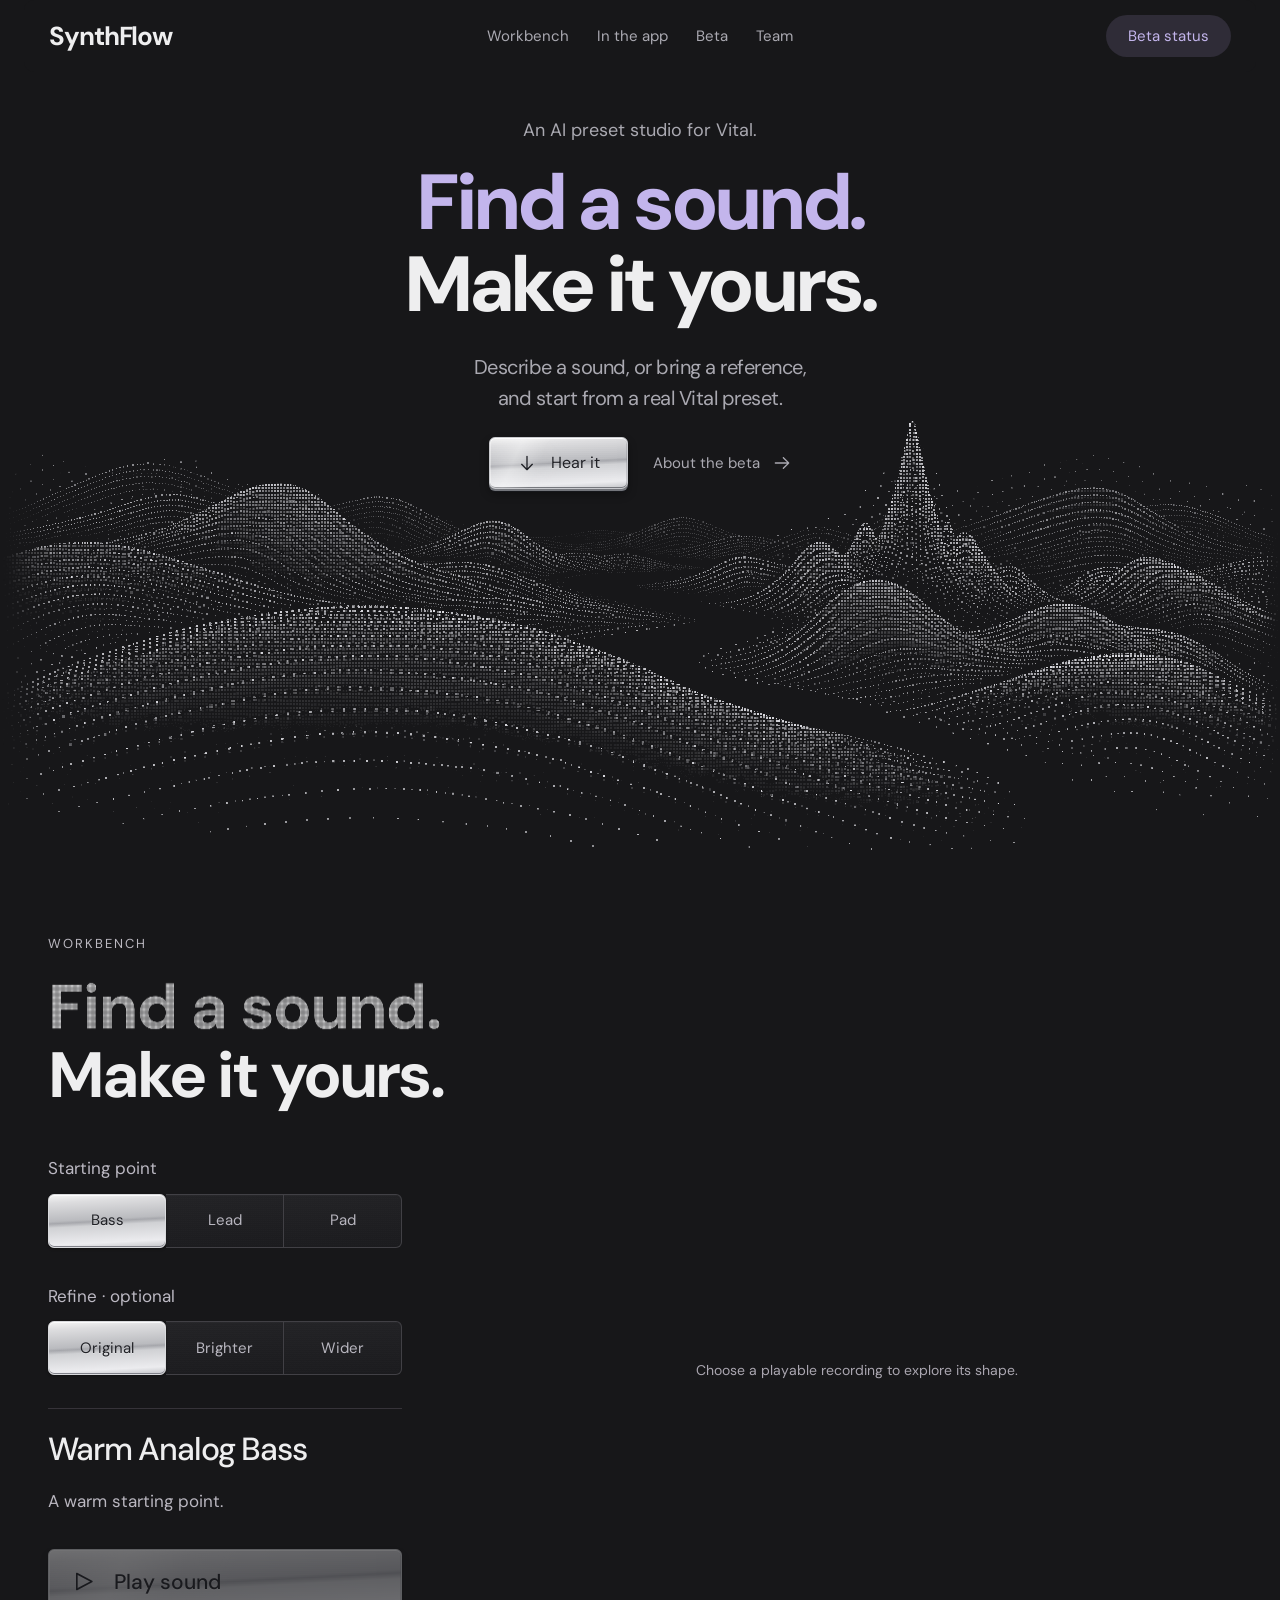
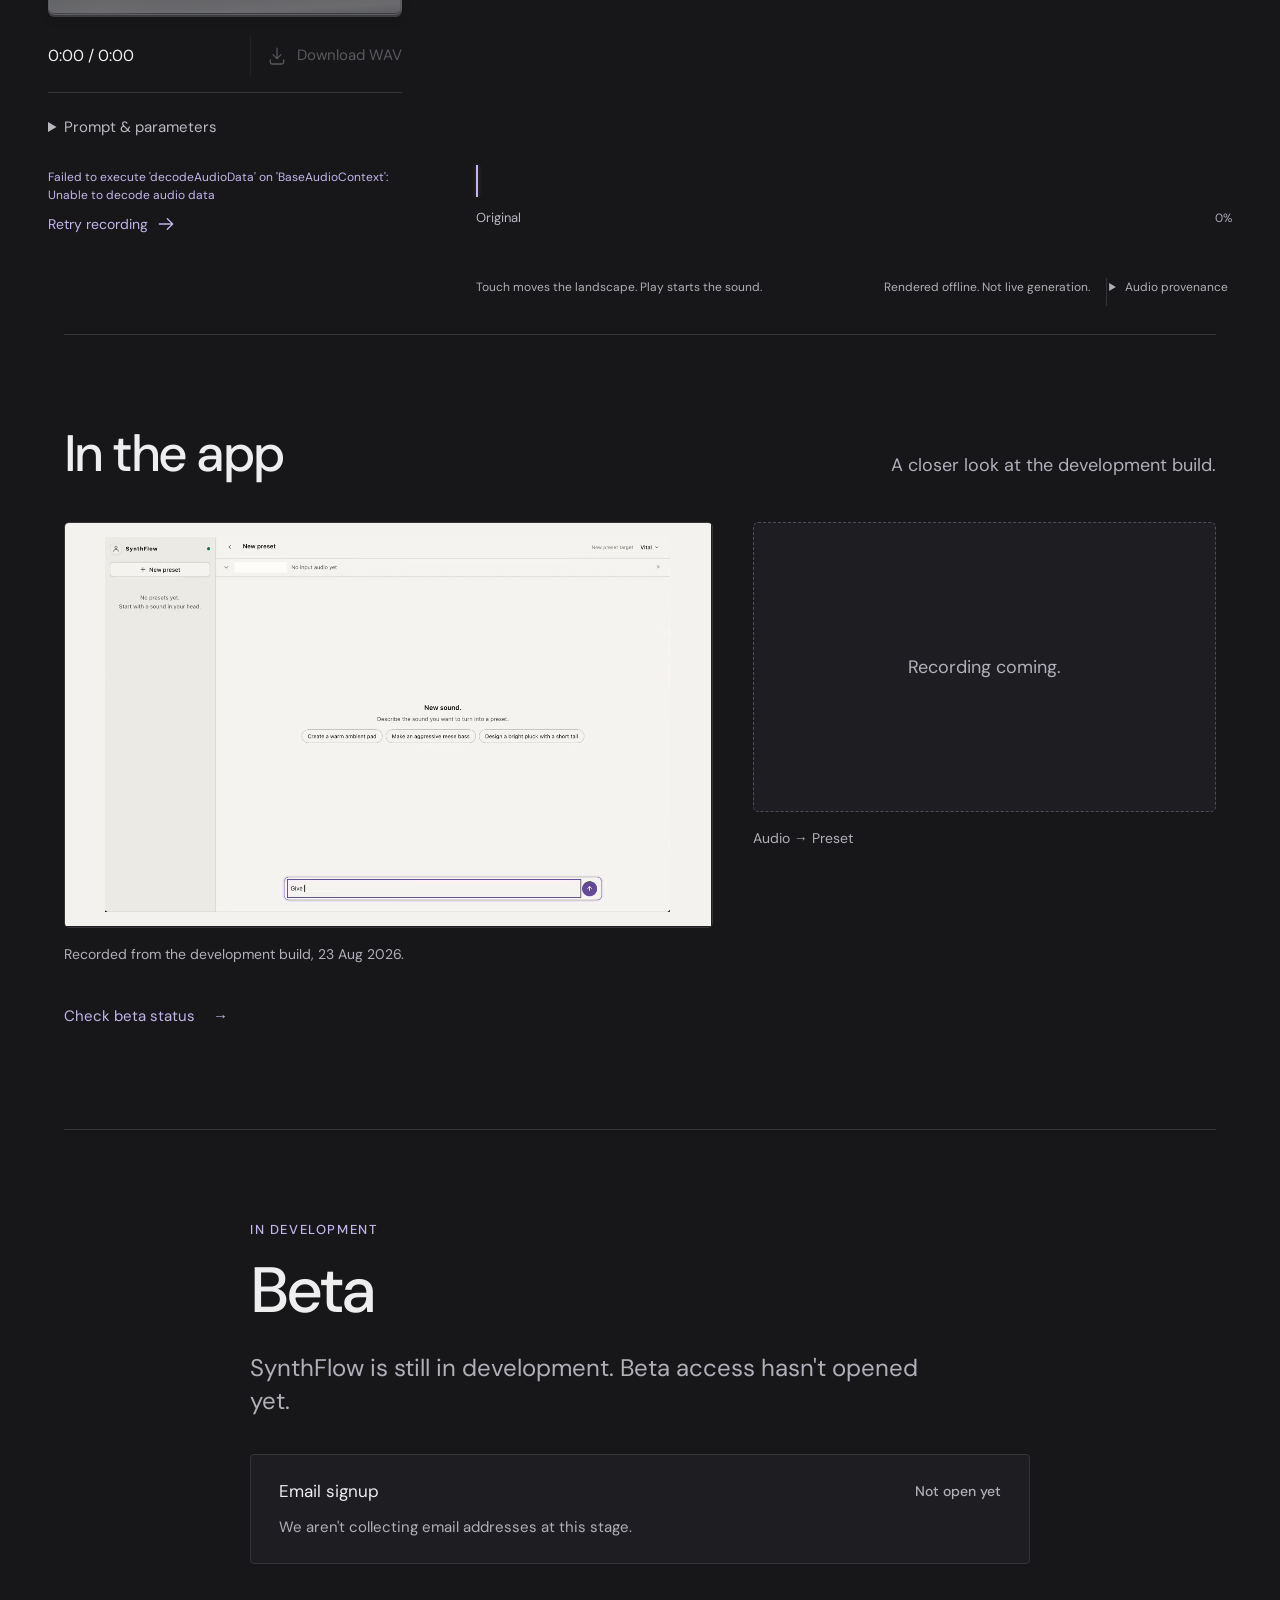
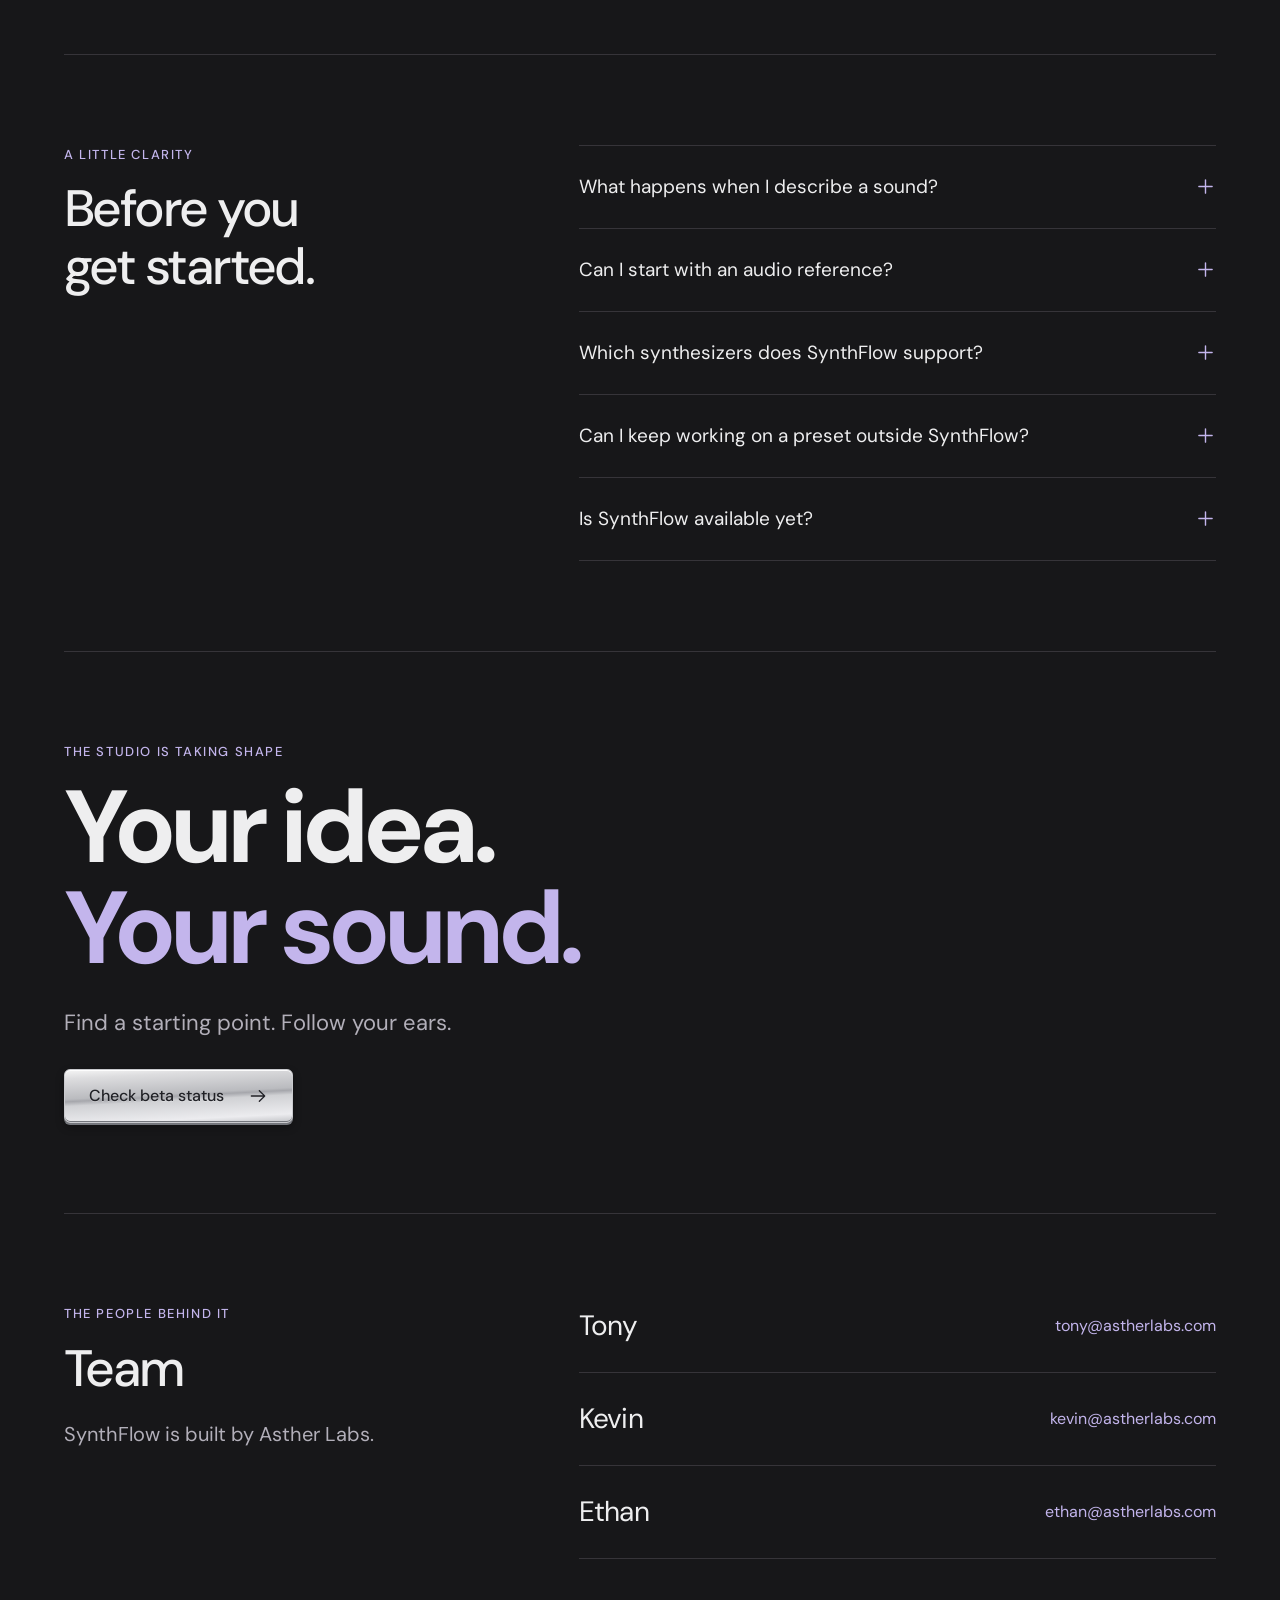
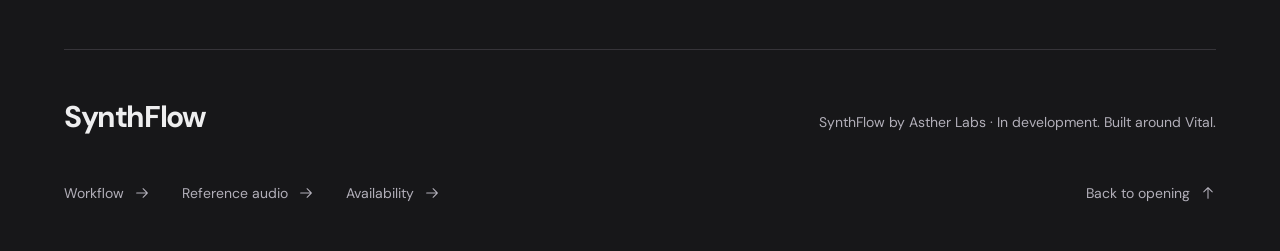
==== commit 54f89095: "Publish sound landscape homepage and compact navigation" ====
--- a/index.html
+++ b/index.html
@@ -1,25 +1,11 @@
 <!doctype html>
-<html lang="en">
-  <head>
-    <meta charset="UTF-8" />
-    <meta name="viewport" content="width=device-width, initial-scale=1.0" />
-    <meta name="theme-color" content="#101125" />
-    <meta name="description" content="An AI preset studio for Vital. Start with words or reference audio, refine an editable preset, and explore the SynthFlow interface preview." />
-    <meta property="og:title" content="SynthFlow — From an idea to your sound" />
-    <meta property="og:description" content="Start with words or a reference. Discover a preset, then follow your ears. Explore the SynthFlow interface preview." />
-    <meta property="og:type" content="website" />
-    <meta property="og:image" content="https://astherlabs.ai/images/resonance-hero.webp" />
-    <meta name="twitter:card" content="summary_large_image" />
-    <link rel="icon" href="data:," />
-    <link rel="preload" as="image" href="/images/resonance-hero.webp" media="(min-width: 761px)" />
-    <link rel="preload" as="image" href="/images/resonance-mobile.webp" media="(max-width: 760px)" />
-    <title>SynthFlow — From an idea to your sound</title>
-    <script type="module" crossorigin src="/assets/main-3wdjJP8M.js"></script>
-    <link rel="modulepreload" crossorigin href="/assets/prototype-DoosB7yH.js">
-    <link rel="stylesheet" crossorigin href="/assets/prototype-Cpdm1Lic.css">
-    <link rel="stylesheet" crossorigin href="/assets/main-D1WhfIpO.css">
-  </head>
-  <body>
-    <div id="root"></div>
-  </body>
-</html>
+<html lang="en"><head><meta charset="UTF-8"/><meta name="viewport" content="width=device-width, initial-scale=1.0"/><meta name="theme-color" content="#171719"/><title>SynthFlow — Find a sound. Make it yours.</title>  <script type="module" crossorigin src="/assets/homepage-C-71P3ZW.js"></script>
+  <link rel="modulepreload" crossorigin href="/assets/section-video-B4vjtNWT.js">
+  <link rel="stylesheet" crossorigin href="/assets/homepage-YSp7KkKY.css">
+<meta name="description" content="An AI preset studio for Vital. Find a sound, explore recorded examples, and make it yours. SynthFlow is in development."/>
+<meta property="og:title" content="SynthFlow — Find a sound. Make it yours."/>
+<meta property="og:description" content="An AI preset studio for Vital. Find a sound, explore recorded examples, and make it yours. SynthFlow is in development."/>
+<meta property="og:type" content="website"/>
+<meta property="og:url" content="https://astherlabs.ai/"/>
+<link rel="canonical" href="https://astherlabs.ai/"/>
+</head><body><div id="root"></div></body></html>
--- a/assets/homepage-YSp7KkKY.css
+++ b/assets/homepage-YSp7KkKY.css
@@ -0,0 +1 @@
+.audio-stage .stage-wave-pair{pointer-events:none}.audio-stage .surface-browser{position:absolute;z-index:4;left:10px;right:0;top:0;height:38px}.audio-stage .surface-browser input{-webkit-appearance:none;-moz-appearance:none;appearance:none;display:block;width:100%;height:38px;margin:0;background:transparent;cursor:ew-resize;touch-action:pan-y}.audio-stage .surface-browser input::-webkit-slider-runnable-track{height:1px;background:transparent}.audio-stage .surface-browser input::-webkit-slider-thumb{-webkit-appearance:none;-moz-appearance:none;appearance:none;width:2px;height:32px;margin-top:-16px;background:#c3b5ec;border:0;border-radius:0;box-shadow:0 0 5px #c3b5ec40}.audio-stage .surface-browser input::-moz-range-track{height:1px;background:transparent}.audio-stage .surface-browser input::-moz-range-thumb{width:2px;height:32px;background:#c3b5ec;border:0;border-radius:0}.audio-stage .surface-browser input:focus-visible{outline:1px solid #c3b5ec;outline-offset:4px}.audio-stage .surface-browser-heading,.audio-stage .surface-browser-ends,.audio-stage .surface-sr-only{position:absolute;width:1px;height:1px;padding:0;margin:-1px;overflow:hidden;clip:rect(0,0,0,0);white-space:nowrap;border:0}.audio-stage .time-position{font-size:12px;color:#aaa4b5;font-variant-numeric:tabular-nums;margin-left:auto}.audio-stage .stage-wave-labels>.stage-motion{margin-left:0}.audio-stage .terrain-invitation{left:var(--invite-left,59%);top:var(--invite-top,10px)}@media(max-width:800px){.audio-stage .surface-browser{left:0}}@font-face{font-family:DM Sans;font-style:normal;font-display:swap;font-weight:400;src:url(/assets/dm-sans-latin-400-normal-CW0RaeGs.woff2) format("woff2"),url(/assets/dm-sans-latin-400-normal-BwCSEQnW.woff) format("woff")}@font-face{font-family:DM Sans;font-style:normal;font-display:swap;font-weight:500;src:url(/assets/dm-sans-latin-500-normal-B9HHJjqV.woff2) format("woff2"),url(/assets/dm-sans-latin-500-normal-Dr3UlScf.woff) format("woff")}@font-face{font-family:DM Sans;font-style:normal;font-display:swap;font-weight:700;src:url(/assets/dm-sans-latin-700-normal-DvUfVpUG.woff2) format("woff2"),url(/assets/dm-sans-latin-700-normal-CUSSCpQX.woff) format("woff")}@font-face{font-family:DM Sans;font-style:normal;font-display:swap;font-weight:800;src:url(/assets/dm-sans-latin-800-normal-C2H8778U.woff2) format("woff2"),url(/assets/dm-sans-latin-800-normal-BwbkPQqB.woff) format("woff")}:root{color-scheme:dark;--bg:#171719;--text:#eeeeef;--muted:#aaa6b0;--rule:#363339;--lavender:#c3b5ec;--action-text:#25202f;--stage-title-ink:238 238 239;font-family:DM Sans,sans-serif;font-synthesis:none;color:var(--text);background:var(--bg);line-height:1.45}*{box-sizing:border-box}body{margin:0}button,a,summary{-webkit-tap-highlight-color:transparent}button{font:inherit;color:inherit;cursor:pointer}button:disabled{opacity:.4;cursor:not-allowed}a{color:inherit;text-decoration:none}h1,h2,p{margin:0}button:focus-visible,a:focus-visible,summary:focus-visible,canvas:focus-visible{outline:2px solid var(--lavender);outline-offset:5px}svg{width:20px;height:20px;flex:none}::selection{background:#5a4c70;color:#fff}html{scroll-padding-top:96px;scroll-behavior:smooth}.stage-page{overflow:clip}.stage-skip{position:fixed;z-index:99;top:8px;left:8px;padding:12px 20px;background:var(--lavender);color:var(--action-text);transform:translateY(-180%)}.stage-skip:focus{transform:none}.stage-header{height:76px;display:grid;grid-template-columns:minmax(0,1fr) auto minmax(0,1fr);align-items:center;padding:0 4.8%;border-bottom:1px solid var(--rule);background:var(--bg);position:relative;z-index:5}.stage-brand{font-size:29px;letter-spacing:-1.2px;font-weight:700;justify-self:start}.stage-header nav{display:flex;gap:36px;align-items:center}.stage-header nav a{font-size:16px;color:var(--muted);padding:16px 0}.stage-header nav a[aria-current],.stage-header nav a:hover{color:var(--lavender)}.stage-beta{justify-self:end;padding:11px 24px;border-radius:28px;background:#2c2933;font-size:15px;color:var(--lavender)}.stage-menu{display:none;border:0;background:none;width:44px;height:44px}.resonant-stage{position:relative;padding:45px 0 28px;max-width:2200px;margin:auto;isolation:isolate}.stage-heading{padding:0 4.8%;position:relative;z-index:2;pointer-events:none}.stage-eyebrow{font-size:13px;letter-spacing:2.4px;color:#bbb8c0;margin-bottom:16px}.stage-heading>h1,.stage-heading>h2{font-size:clamp(48px,5.5vw,78px);font-weight:700;line-height:1.045;letter-spacing:-3.5px}.stage-heading>h1>span,.stage-heading>h2>span{display:block;width:fit-content}.stage-pixel-title{font-size:clamp(48px,6.2vw,88px);font-weight:700;letter-spacing:-1px;white-space:nowrap;pointer-events:auto}.stage-terrain{height:385px;position:relative;width:100%;margin-top:0;z-index:1}.stage-terrain canvas{display:block;width:100%;height:100%}.stage-terrain[data-empty=true]{min-height:260px}.terrain-message{position:absolute;inset:45% 10% auto;text-align:center;color:var(--muted);font-size:14px;pointer-events:none}.stage-instrument{position:relative;z-index:2;margin:0 4.8%}.stage-selected{display:flex;align-items:center;gap:21px;min-height:45px}.stage-selected h2{font-size:24px;letter-spacing:-.7px;font-weight:500}.selected-divider{height:25px;width:1px;background:#89858e}.stage-selected p{color:#bab7c0;font-size:17px}.stage-motion{margin-left:auto;display:flex;align-items:center;gap:5px;background:none;border:0;padding:8px 0;color:var(--muted);font-size:12px;min-height:40px}.stage-motion svg{width:14px;height:14px}.wave-trace{display:block;width:100%;height:38px;margin:4px 0 14px;opacity:.8}.stage-console{border-block:1px solid var(--rule);display:grid;grid-template-columns:1fr 1fr 1.12fr;gap:0;padding:24px 0 25px;outline:none}.stage-console fieldset{min-width:0;border:0;margin:0;padding:0 29px 0 0}.stage-console fieldset+fieldset{border-left:1px solid var(--rule);padding:0 30px}.stage-console legend{float:left;width:100%;font-size:12px;letter-spacing:1.4px;color:#b9b4bf;margin:0 0 12px;padding:0}.stage-console fieldset>div{clear:both;display:grid;grid-template-columns:repeat(3,minmax(0,1fr));gap:11px}:root{--metal-face:linear-gradient(178deg,#e9e5ef 0%,#d4cddb 15%,#b8adc8 47%,#aca0be 50%,#c9bed8 56%,#dbd3e6 86%,#c1b4d2 100%);--metal-edge:#b9afc6;--metal-shadow:#6d617a}.stage-choice{position:relative;isolation:isolate;overflow:hidden;min-height:45px;border:1px solid #48434e;border-radius:5px;background:linear-gradient(175deg,#333038,#26232b 52%,#302c35);box-shadow:inset 0 1px #ffffff16,inset 0 -1px #0006,0 1px 2px #0005;color:#c6c2ca;font-size:14px;padding:8px 10px;transition:filter .2s,border-color .2s,color .2s,box-shadow .2s,transform .12s}.stage-choice:before{content:"";position:absolute;top:1px;right:1px;bottom:1px;left:1px;z-index:-1;border-radius:inherit;background:repeating-linear-gradient(0deg,#fff0,#fff0 1px,#ffffff09 1px,#ffffff09 2px);pointer-events:none}.stage-choice:hover:not(:disabled){border-color:#8b8196;color:#f1edf7;filter:brightness(1.08)}.stage-choice[aria-pressed=true]{background:var(--metal-face);box-shadow:inset 0 1px #fffb,inset 1px 0 #ece5f444,inset 0 -1px #766886,0 1px 0 var(--metal-shadow),0 2px 5px #0005;color:var(--action-text);border-color:var(--metal-edge);text-shadow:0 1px 0 #ffffff38}.stage-choice[aria-pressed=true]:hover{color:var(--action-text);border-color:#d7cce5;filter:brightness(1.035)}.stage-choice:active:not(:disabled){transform:translateY(1px);filter:brightness(.97);box-shadow:inset 0 1px 2px #0002,0 1px #0c0b0f}.stage-transport{display:flex;gap:19px;align-items:flex-end;padding-left:34px;border-left:1px solid var(--rule);min-width:0}.stage-play{display:flex;gap:10px;align-items:center;justify-content:center;min-height:54px;min-width:185px;padding:12px 22px;font-size:17px;font-weight:500;white-space:nowrap}.stage-play,.journey-page .hero-actions .primary{position:relative;isolation:isolate;overflow:hidden;border:1px solid var(--metal-edge);border-radius:6px;background:var(--metal-face);color:var(--action-text);box-shadow:inset 0 1px #ffffffe0,inset 1px 0 #fff6,inset -1px 0 #76678644,inset 0 -1px #756384,0 2px 0 var(--metal-shadow),0 3px #211b27,0 5px 10px #0005;text-shadow:0 1px 0 #ffffff48;transition:filter .2s,box-shadow .2s,transform .12s}.stage-play:before,.journey-page .hero-actions .primary:before{content:"";position:absolute;top:0;right:0;bottom:0;left:0;z-index:-1;border-radius:inherit;background:linear-gradient(113deg,transparent 9%,#ffffff55 27%,#ffffff08 44%,transparent 58%),repeating-linear-gradient(0deg,#fff0,#fff0 1px,#ffffff0b 1px,#ffffff0b 2px);transform:translate(-7%);transition:transform .45s ease-out;pointer-events:none}.stage-play:after,.journey-page .hero-actions .primary:after{content:"";position:absolute;top:0;left:9%;right:9%;height:1px;background:linear-gradient(90deg,transparent,#fff,transparent);pointer-events:none}.stage-play:hover:not(:disabled),.journey-page .hero-actions .primary:hover:not(:disabled){background:var(--metal-face);filter:brightness(1.025);box-shadow:inset 0 1px #fff,inset 1px 0 #fff8,inset -1px 0 #76678644,inset 0 -1px #756384,0 2px 0 var(--metal-shadow),0 3px #211b27,0 6px 14px #0006}.stage-play:hover:not(:disabled):before,.journey-page .hero-actions .primary:hover:before{transform:translate(7%)}.stage-play:active:not(:disabled),.journey-page .hero-actions .primary:active{transform:translateY(1px);filter:brightness(.97);box-shadow:inset 0 1px 2px #49395633,inset 0 -1px #756384,0 1px 0 var(--metal-shadow),0 2px 4px #0005}.stage-play svg{width:22px;height:22px}.stage-time{font-size:14px;white-space:nowrap;font-variant-numeric:tabular-nums;align-self:center;padding-top:20px}.stage-download{display:flex;gap:8px;align-items:center;justify-content:center;padding:6px 0 6px 18px;border:0;border-left:1px solid var(--rule);background:none;min-height:44px;color:#beb9c4;font-size:14px;align-self:flex-end}.stage-download:hover:not(:disabled){color:var(--text)}.stage-status{font-size:12px;color:var(--muted);margin-top:10px;min-height:19px}.stage-status[data-issue=true]{color:var(--lavender)}.stage-retry{display:flex;gap:8px;align-items:center;border:0;background:none;color:var(--lavender);padding:10px 0;font-size:14px}.stage-footnote{display:flex;gap:22px;align-items:baseline;font-size:12px;color:#b1adb6;margin-top:16px;line-height:1.6}.stage-footnote>p{margin-right:auto}.stage-footnote>span{white-space:nowrap}.stage-provenance{max-width:300px;min-width:155px;padding-left:24px;border-left:1px solid var(--rule)}.stage-provenance summary{cursor:pointer;min-height:32px;list-style-position:outside;padding-right:4px}.stage-provenance[open]{max-width:none}.stage-provenance>div{position:absolute;left:0;right:0;top:100%;padding:24px 0 36px;background:var(--bg);font-size:13px}.stage-provenance p{max-width:100ch;margin-bottom:12px}.stage-provenance dl{display:grid;grid-template-columns:repeat(7,1fr);gap:18px;margin:20px 0;border-block:1px solid var(--rule);padding:16px 0}.stage-provenance dt{color:var(--muted);font-size:12px}.stage-provenance dd{margin:4px 0 0;color:var(--text);font-size:14px}.provenance-prompt{font-style:italic}@media(min-width:1600px){.resonant-stage{padding-top:52px}.stage-terrain{height:clamp(440px,26vw,580px)}.stage-instrument{margin-top:0}.stage-header{height:82px}.stage-heading :is(h1,h2){font-size:90px}.stage-pixel-title{font-size:100px}.stage-console{grid-template-columns:1.02fr 1.02fr 1fr}.stage-transport{justify-content:space-between;gap:24px}.stage-choice{min-height:48px}.stage-play{min-width:190px}}@media(max-width:1200px){.stage-header nav{gap:22px}.stage-console{grid-template-columns:1fr 1fr}.stage-transport{grid-column:1 / -1;border-left:0;border-top:1px solid var(--rule);padding:18px 0 0;margin-top:20px;align-items:center;justify-content:center}.stage-time{padding:0}.stage-download{align-self:center}.stage-console fieldset+fieldset{padding-right:0}.stage-terrain{height:370px}.stage-selected h2{font-size:21px}.stage-selected p{font-size:15px}.stage-footnote{flex-wrap:wrap;gap:12px 20px}.stage-footnote>p{width:100%}.stage-footnote>span{margin-right:auto}.stage-provenance{min-width:auto}}@media(max-width:800px){.stage-header{height:66px;padding:0 5%;grid-template-columns:1fr auto}.stage-brand{font-size:24px}.stage-beta{display:none}.stage-menu{display:flex;align-items:center;justify-content:center}.stage-header nav{display:none;position:absolute;top:65px;left:0;right:0;padding:16px 5%;background:var(--bg);border-bottom:1px solid var(--rule);gap:24px;flex-wrap:wrap}.stage-header nav[data-open=true]{display:flex}.stage-header nav a{font-size:14px}.resonant-stage{padding-top:38px}.stage-heading{padding:0 5%}.stage-heading>h1,.stage-heading>h2{font-size:clamp(42px,7vw,65px);letter-spacing:-2px}.stage-pixel-title{font-size:clamp(42px,7.5vw,68px);letter-spacing:-.9px}.stage-eyebrow{font-size:12px;margin-bottom:15px}.stage-terrain{height:340px;margin-top:14px}.stage-instrument{margin:0 5%}.stage-selected{gap:14px;flex-wrap:wrap}.stage-selected h2{font-size:21px}.stage-selected p{font-size:14px}.stage-motion{font-size:12px}.stage-selected .selected-divider{display:none}.stage-console{padding:20px 0}.stage-console fieldset{padding-right:20px}.stage-console fieldset+fieldset{padding-left:20px}.stage-console fieldset>div{gap:7px}.stage-choice{padding-inline:8px}.stage-provenance dl{grid-template-columns:repeat(3,1fr)}}@media(max-width:540px){.resonant-stage{padding-top:32px}.stage-heading :is(h1,h2){font-size:clamp(34px,9.25vw,49px);letter-spacing:-1.5px}.stage-pixel-title{font-size:clamp(36px,10vw,52px);letter-spacing:-.7px}.stage-eyebrow{margin-bottom:12px}.stage-terrain{height:260px;margin-top:18px}.stage-selected{display:grid;grid-template-columns:1fr auto;gap:5px 10px}.stage-selected h2{grid-column:1;font-size:20px}.stage-selected p{grid-column:1 / -1;grid-row:2;min-height:21px;line-height:1.5}.stage-motion{grid-column:2;grid-row:1;font-size:0;min-width:35px;justify-content:center}.stage-motion svg{width:18px;height:18px}.wave-trace{height:31px;margin-bottom:10px}.stage-console{display:block;padding:18px 0}.stage-console fieldset{padding:0}.stage-console fieldset+fieldset{padding:18px 0 0;margin-top:17px;border-left:0;border-top:1px solid var(--rule)}.stage-console legend{letter-spacing:1.2px;margin-bottom:10px}.stage-choice{min-height:45px;font-size:14px}.stage-console fieldset>div{gap:10px}.stage-transport{justify-content:space-between;gap:12px}.stage-play{min-width:155px;padding:11px 17px;font-size:16px;min-height:50px}.stage-time{font-size:13px}.stage-download{padding-left:11px;gap:5px;font-size:12px}.stage-download svg{width:18px}.stage-status{font-size:12px;min-height:37px;margin-top:10px}.stage-footnote{font-size:12px;gap:9px 13px;margin-top:6px}.stage-footnote>p{max-width:32ch}.stage-footnote>span{white-space:normal;max-width:17ch}.stage-provenance{padding-left:12px}.stage-provenance summary{max-width:14ch}.stage-provenance>div{font-size:13px}.stage-provenance dl{grid-template-columns:repeat(2,1fr)}}@media(prefers-reduced-motion:reduce){html{scroll-behavior:auto}*,*:before,*:after{animation:none!important;transition:none!important}.stage-play:active,.stage-choice:active,.journey-page .hero-actions .primary:active,.journey-page .hero-actions .primary:before,.stage-play:before,.stage-play:hover:not(:disabled):before,.journey-page .hero-actions .primary:hover:before{transform:none}}.stage-header{position:sticky;top:0}.stage-footnote:has(.stage-provenance[open]){flex-wrap:wrap}.stage-provenance[open]{flex-basis:100%;border-left:0;padding-left:0;order:3}.stage-provenance>div{position:static;padding:18px 0 8px}.stage-terrain[aria-busy=true] canvas{visibility:hidden;pointer-events:none}.stage-recording-note{color:var(--lavender);font-size:12px;line-height:1.6;margin-top:6px}.stage-terrain[data-empty=true] canvas{visibility:hidden;pointer-events:none}.journey-page h1{margin:0}.journey-page .skip{position:fixed;z-index:100;top:10px;left:10px;padding:12px 18px;background:var(--purple);color:#fff;transform:translateY(-150%)}.journey-page .skip:focus{transform:none}.journey-page .site-header{position:fixed;inset:0 0 auto;height:72px;z-index:50;display:grid;grid-template-columns:minmax(0,1fr) auto minmax(0,1fr);align-items:center;padding:0 5%;background:var(--bg);border-bottom:1px solid var(--rule)}.journey-page .brand{font-size:26px;font-weight:700;letter-spacing:-1.1px;justify-self:start}.journey-page .site-header nav{display:flex;align-items:center;gap:36px}.journey-page .site-header nav a{font-size:15px;color:var(--muted);padding-block:12px}.journey-page .site-header nav a:hover{color:var(--purple)}.journey-page .beta-link{justify-self:end;background:var(--purple-pale);color:var(--purple);padding:10px 22px;border-radius:24px;font-size:15px}.journey-page .menu-toggle{display:none;background:none;border:0;width:44px;height:44px}.journey-page .opening{position:relative;min-height:875px;padding-top:135px}.journey-page .hero-content{position:relative;z-index:2;text-align:center;width:min(960px,92%);margin:auto}.journey-page .eyebrow{font-size:18px;color:var(--muted);margin-bottom:18px}.journey-page h1{font-size:clamp(54px,6.1vw,88px);font-weight:800;letter-spacing:-.055em;line-height:1.045}.journey-page h1>span{display:block}.journey-page .pixel-title{position:relative;width:fit-content;max-width:100%;margin-inline:auto;color:var(--purple);letter-spacing:-.025em;font-kerning:none;font-variant-ligatures:none;white-space:nowrap}.journey-page .pixel-title-text{display:block}.journey-page .pixel-title canvas{position:absolute;top:0;right:0;bottom:0;left:0;width:100%;height:100%;opacity:0;pointer-events:none}.journey-page .pixel-title[data-ready=true] canvas{opacity:1}.journey-page .pixel-title[data-ready=true] .pixel-title-text{opacity:0}.journey-page .intro{font-size:20px;line-height:1.55;color:var(--muted);margin:27px auto 23px;letter-spacing:-.025em}.journey-page .hero-actions{display:flex;gap:25px;justify-content:center;align-items:center}.journey-page .button{display:inline-flex;align-items:center;justify-content:center;gap:14px;min-height:52px;padding:13px 27px;border:1px solid transparent;border-radius:4px;font-size:16px;white-space:nowrap}.journey-page .primary{background:var(--purple);color:#fff}.journey-page .primary:hover:not(:disabled){background:var(--purple-dark)}.journey-page .text-link{display:inline-flex;gap:12px;align-items:center;color:var(--muted);font-size:15px;min-height:44px;background:none;border:none;padding:0}.journey-page .text-link:hover{color:var(--purple)}.journey-page .hero-landscape{position:absolute;top:430px;left:-2%;width:104%;height:415px;pointer-events:none}.journey-page .motion-control{border:0;background:none;display:flex;gap:7px;align-items:center;font-size:12px;color:var(--muted);min-height:40px}.journey-page .motion-control svg{width:15px;height:15px}@media(min-width:1600px){.journey-page .opening{min-height:960px;padding-top:157px}.journey-page .hero-landscape{top:467px;height:450px}.journey-page .hero-content h1{font-size:94px}}@media(max-width:1000px){.journey-page .site-header nav{gap:22px}.journey-page .opening{min-height:810px}.journey-page .hero-landscape{top:408px;height:365px}}@media(max-width:800px){.journey-page .site-header{height:64px;grid-template-columns:1fr auto;gap:14px}.journey-page .brand{font-size:24px}.journey-page .beta-link{display:none}.journey-page .menu-toggle{display:flex;align-items:center;justify-content:center;justify-self:end}.journey-page .site-header nav{display:none;position:absolute;top:63px;left:0;right:0;padding:20px 5%;background:var(--bg);border-bottom:1px solid var(--rule);gap:24px;flex-wrap:wrap}.journey-page .site-header nav[data-open=true]{display:flex}.journey-page .opening{padding-top:130px;min-height:760px}.journey-page .hero-landscape{top:418px;height:310px}.journey-page .hero-content h1{font-size:clamp(40px,8vw,64px)}.journey-page .eyebrow{font-size:16px}.journey-page .intro{font-size:18px}}@media(max-width:540px){.journey-page .opening{padding-top:119px;min-height:755px}.journey-page .hero-content{width:92%}.journey-page .hero-content h1{font-size:clamp(36px,10.5vw,55px);letter-spacing:-.055em}.journey-page .pixel-title{letter-spacing:-.025em}.journey-page .eyebrow{font-size:14px;margin-bottom:22px}.journey-page .intro{font-size:17px;max-width:29ch;margin-top:24px;line-height:1.55}.journey-page .desktop-break{display:none}.journey-page .hero-actions{gap:20px;margin-top:3px}.journey-page .button{min-height:50px;padding:12px 22px;font-size:15px}.journey-page .text-link{font-size:14px;gap:6px}.journey-page .hero-landscape{top:405px;height:307px;width:150%;left:-25%}}@media(min-width:1001px)and (max-width:1599px){.journey-page .opening{padding-top:117px}.journey-page .hero-landscape{top:380px;height:505px}}@media(min-width:1600px){.journey-page .hero-landscape{top:420px;height:520px}}.journey-page .field-invitation{position:absolute;z-index:3;bottom:10px;left:50%;transform:translate(-50%);display:flex;align-items:center;gap:20px;font-size:12px;color:var(--muted);white-space:nowrap;background:var(--bg);padding-inline:10px}.journey-page .field-invitation>span{letter-spacing:.2px}@media(max-width:540px){.journey-page .field-invitation{gap:12px;bottom:18px}.journey-page .field-invitation>span{max-width:125px;white-space:normal}}@media(prefers-reduced-motion:reduce){.journey-page .field-invitation>span{display:none}}@media(min-width:801px){.journey-page .field-invitation{top:526px;bottom:auto}}@media(min-width:1600px){.journey-page .field-invitation{top:578px}}@media(min-width:801px)and (max-width:1000px){.journey-page .field-invitation{top:575px}}.journey-page .field-invitation{width:max-content;max-width:calc(100% - 32px)}@media(max-width:540px){.journey-page .field-invitation>span{max-width:none;white-space:nowrap}}.journey-page .primary{background:var(--button-bg)}.journey-page .primary:hover:not(:disabled){background:var(--button-hover)}.journey-page .pixel-title{color:var(--text)}.journey-page .pixel-title canvas{filter:none}.journey-page .menu-toggle{color:var(--text)}.journey-page .skip{background:var(--button-bg)}.journey-page .primary,.journey-page .skip{color:var(--action-text)}:root{--metal-face:linear-gradient(177deg,#f5f5f5 0%,#dddddf 14%,#babbbf 46%,#a6a7ac 50%,#d0d1d4 57%,#ececef 87%,#c3c4c8 100%);--metal-edge:#c9cace;--metal-shadow:#74767c;--action-text:#202126}.resonant-stage{display:grid;grid-template-columns:minmax(300px,354px) minmax(0,1fr);grid-template-rows:auto 1fr auto;column-gap:64px;row-gap:0;max-width:1920px;padding:60px 3.75% 28px;min-height:940px}.stage-heading{grid-column:1;grid-row:1;padding:0;z-index:3;position:relative;margin-bottom:46px;width:430px;max-width:calc(100vw - 40px)}.stage-heading>h1,.stage-heading>h2{font-size:64px;line-height:1.065;letter-spacing:-2.8px;font-weight:700}.stage-heading .stage-pixel-title{font-size:64px;letter-spacing:-1.5px;line-height:1.065}.stage-heading .stage-eyebrow{font-size:13px;letter-spacing:2px;margin-bottom:20px}.stage-instrument{grid-column:1;grid-row:2;margin:0;align-self:start;z-index:3;min-width:0}.stage-console{display:flex;flex-direction:column;border:0;padding:0;gap:0}.stage-console fieldset,.stage-console fieldset+fieldset{padding:0;border:0;margin:0 0 36px}.stage-console legend{font-size:17px;letter-spacing:0;color:#bcb9c3;margin-bottom:13px}.stage-console fieldset>div{display:grid;grid-template-columns:repeat(3,minmax(0,1fr));gap:0}.stage-choice{font-size:15px;min-height:54px;border-color:#414045;border-radius:0;box-shadow:inset 0 1px #ffffff06;background:linear-gradient(175deg,#232326,#1b1b1e);color:#b8b6bf;padding-inline:9px}.stage-choice+.stage-choice{border-left:0}.stage-choice:first-child{border-radius:6px 0 0 6px}.stage-choice:last-child{border-radius:0 6px 6px 0}.stage-choice:before{opacity:.2}.stage-choice[aria-pressed=true]{border:1px solid #d9dadd;border-radius:6px;position:relative;z-index:1;color:var(--action-text);background:var(--metal-face);box-shadow:inset 0 1px #fffc,inset 0 -1px #81828a,0 1px 3px #0005;text-shadow:0 1px 0 #ffffff55}.stage-choice[aria-pressed=true]:hover{color:var(--action-text);border-color:#f1f1f4}.stage-choice:focus-visible{z-index:2;outline-offset:4px}.stage-selected{display:block;border-top:1px solid var(--rule);padding-top:21px;margin-top:-3px;min-height:0}.stage-selected h2{font-size:32px;line-height:1.2;letter-spacing:-1.15px;font-weight:500}.stage-selected p{font-size:17px;line-height:1.5;margin-top:20px;min-height:27px;color:#bab7c0}.stage-transport{display:grid;grid-template-columns:1fr auto;align-items:center;gap:20px 12px;padding:0;margin:33px 0 0;border:0}.stage-play{grid-column:1 / -1;justify-content:flex-start;width:100%;min-width:0;min-height:66px;padding:15px 22px;font-size:21px;gap:18px;border-radius:6px}.stage-play svg{width:25px;height:25px}.stage-play,.journey-page .hero-actions .primary{border-color:var(--metal-edge);color:var(--action-text);box-shadow:inset 0 1px #ffffffe0,inset 1px 0 #fff6,inset -1px 0 #74767c44,inset 0 -1px #75777d,0 2px 0 var(--metal-shadow),0 3px #16171b,0 5px 10px #0005}.stage-play:hover:not(:disabled),.journey-page .hero-actions .primary:hover:not(:disabled){box-shadow:inset 0 1px #fff,inset 1px 0 #fff8,inset -1px 0 #74767c44,inset 0 -1px #75777d,0 2px 0 var(--metal-shadow),0 3px #16171b,0 6px 14px #0006}.stage-time{padding:0;font-size:16px;justify-self:start;align-self:center}.stage-download{border-left:1px solid var(--rule);padding:0 0 0 16px;align-self:center;gap:10px;font-size:15px;min-height:42px}.stage-status{font-size:12px;line-height:1.5;min-height:18px;margin-top:17px;color:#8f8c96}.stage-recording-note{font-size:12px}.stage-parameters{border-top:1px solid var(--rule);margin-top:15px;padding-top:12px;font-size:14px;color:#bbb8c1}.stage-parameters summary{cursor:pointer;padding:12px 0;font-size:15px;min-height:44px}.stage-parameters p{font-size:14px;line-height:1.7;margin:14px 0}.stage-parameters dl{display:grid;grid-template-columns:1fr 1fr;gap:15px;font-size:12px}.stage-parameters dt{color:var(--muted)}.stage-parameters dd{margin:5px 0 0;color:var(--text);font-size:14px}.stage-visual{grid-column:2;grid-row:1 / span 2;min-width:0;display:flex;flex-direction:column;position:relative;align-self:stretch;margin-top:-15px}.stage-terrain{height:auto;min-height:540px;flex:1;width:calc(100% + 3.75vw);margin:110px 0 0 -16px;position:relative;background:none}.stage-terrain[data-empty=true]{min-height:540px}.terrain-message{font-size:14px;inset:45% 14% auto}.terrain-invitation{position:absolute;z-index:2;left:59%;top:10px;display:flex;gap:10px;align-items:center;font-size:13px;color:#c3bfcc;pointer-events:none;white-space:nowrap}.terrain-pin{width:14px;height:14px;border:2px solid var(--lavender);border-radius:50%;position:relative}.terrain-pin:after{content:"";position:absolute;top:21px;left:4px;width:1px;height:28px;background:#aaa6b064}.stage-comparison{position:relative;z-index:2;min-height:81px;padding:0 0 0 10px;margin-top:0}.stage-wave-pair{position:relative;height:38px}.stage-wave-pair .wave-trace{position:absolute;top:0;right:0;bottom:0;left:0;width:100%;height:38px;margin:0;opacity:.9}.stage-wave-pair .wave-trace+canvas{opacity:.65}.stage-wave-labels{display:flex;align-items:center;gap:20px;color:#bab6c5;font-size:13px;min-height:36px;position:relative}.stage-wave-labels>svg{margin-inline:auto;width:18px;height:18px;color:#8e8998}.stage-wave-labels>.stage-motion{font-size:12px;margin-left:auto;min-height:36px;padding:4px 0;gap:5px}.stage-footnote{grid-column:2;grid-row:3;margin:34px 0 0 10px;display:flex;flex-wrap:wrap;align-items:baseline;gap:9px 16px;font-size:12px;position:relative;z-index:3}.stage-footnote>p{width:auto;max-width:none;margin-right:auto}.stage-footnote>span{max-width:none;white-space:nowrap}.stage-provenance{padding-left:18px;min-width:0;max-width:none}.stage-provenance summary{max-width:none;min-height:28px}.stage-provenance>div{font-size:13px}.stage-provenance dl{grid-template-columns:repeat(4,1fr)}@media(min-width:1600px){.resonant-stage{grid-template-columns:390px minmax(0,1fr);column-gap:80px;padding-top:70px;min-height:1050px}.stage-heading{width:480px}.stage-heading>h1,.stage-heading>h2,.stage-heading .stage-pixel-title{font-size:68px}.stage-terrain,.stage-terrain[data-empty=true]{min-height:610px}.stage-play{min-height:70px}.stage-selected h2{font-size:33px}}@media(max-width:1200px)and (min-width:801px){.resonant-stage{grid-template-columns:300px minmax(0,1fr);column-gap:32px;min-height:860px;padding-inline:4%}.stage-heading{width:365px}.stage-heading>h1,.stage-heading>h2,.stage-heading .stage-pixel-title{font-size:51px}.stage-heading{margin-bottom:38px}.stage-terrain,.stage-terrain[data-empty=true]{min-height:510px}.stage-console legend{font-size:16px}.stage-choice{font-size:14px}.stage-selected h2{font-size:26px}.stage-download{font-size:13px}.stage-footnote{grid-column:1 / -1;margin-left:0}.stage-transport{margin-top:27px}.stage-wave-labels>.stage-motion span{display:none}}@media(max-width:800px){.resonant-stage{grid-template-columns:1fr;grid-template-rows:auto auto auto auto;padding:36px 5% 28px;min-height:0}.stage-heading{grid-row:1;grid-column:1;width:auto;margin-bottom:0}.stage-heading>h1,.stage-heading>h2,.stage-heading .stage-pixel-title{font-size:clamp(36px,6.8vw,54px);letter-spacing:-1.6px}.stage-heading .stage-eyebrow{font-size:12px;margin-bottom:16px}.stage-visual{grid-column:1;grid-row:2;margin:8px 0 24px}.stage-terrain,.stage-terrain[data-empty=true]{min-height:0;height:350px;flex:none;width:calc(100% + 10vw);margin:0 0 0 -5vw}.terrain-invitation{left:62%;top:18%;font-size:12px}.stage-instrument{grid-column:1;grid-row:3;width:min(100%,540px);margin:0 auto}.stage-console fieldset,.stage-console fieldset+fieldset{margin-bottom:26px;padding:0;border:0}.stage-console legend{font-size:16px}.stage-console fieldset>div{gap:0}.stage-choice{min-height:50px;font-size:15px}.stage-selected{padding-top:20px}.stage-selected h2{font-size:27px}.stage-selected p{font-size:16px;margin-top:13px}.stage-transport{margin-top:24px;gap:16px 12px}.stage-play{font-size:20px;min-height:60px}.stage-time{font-size:15px}.stage-download{font-size:14px}.stage-comparison{padding:0;min-height:72px}.stage-wave-labels{font-size:12px;gap:14px}.stage-wave-labels>.stage-motion{font-size:12px;min-width:0}.stage-footnote{grid-column:1;grid-row:4;margin:28px 0 0;gap:12px;font-size:12px}.stage-footnote>p{width:100%}.stage-provenance{margin-left:auto;padding-left:12px}.stage-provenance dl{grid-template-columns:repeat(2,1fr)}.stage-status{min-height:18px}.stage-parameters{margin-top:14px}}@media(max-width:450px){.stage-terrain,.stage-terrain[data-empty=true]{height:285px}.stage-heading>h1,.stage-heading>h2,.stage-heading .stage-pixel-title{font-size:36px}.stage-visual{margin-top:12px}.terrain-invitation{left:59%;font-size:12px}.stage-wave-labels>.stage-motion span{display:none}}@media(prefers-reduced-motion:reduce){.stage-play:before,.stage-play:hover:not(:disabled):before,.journey-page .hero-actions .primary:before,.journey-page .hero-actions .primary:hover:before{transform:none}}.journey-page{overflow:clip;min-width:0;--purple:#c3b5ec;--purple-dark:#d4c9f4;--purple-pale:#2f2c37;--button-bg:#c3b5ec;--button-hover:#d4c9f4;--terrain-rgb:.85 .85 .87}.journey-page .opening,.journey-page .site-header{line-height:1.5;--muted:#aaa9b1;--rule:#353439}.journey-page .opening h1>span{width:auto}.journey-page .opening h1>.pixel-title{width:fit-content}.journey-page .stage-page{overflow:visible}.journey-page .resonant-stage{line-height:1.45;outline:none;isolation:auto}.journey-page .stage-heading{opacity:var(--journey-heading-opacity,0);transform:translateY(var(--journey-heading-offset,0px))}.journey-page .stage-terrain{outline:none;cursor:crosshair}.journey-page .stage-terrain:focus-visible{outline:1px solid var(--lavender);outline-offset:-9px}.journey-page .stage-terrain[aria-disabled=true]{cursor:default}.journey-page .stage-instrument{background:var(--bg)}.journey-page .site-header nav a[aria-current]{color:var(--purple)}@media(prefers-reduced-motion:reduce){.journey-page .stage-heading{opacity:1;transform:none}}.full-site-story,.full-site-footer{--story-bg:#171719;--story-text:#eeeeef;--story-muted:#b2afb9;--story-rule:#363439;--story-purple:#c3b5ec;--story-panel:#1e1e22;position:relative;min-width:0;color:var(--story-text);background:var(--story-bg);font-family:DM Sans,sans-serif;line-height:1.5}.full-site-story .wrap,.full-site-footer{width:min(1280px,90%);margin-inline:auto}.full-site-story :is(h2,h3,p,figure,ul),.full-site-footer p{margin:0}.full-site-story :is(a,button),.full-site-footer a{font:inherit;-webkit-tap-highlight-color:transparent}.full-site-story a,.full-site-footer a{color:inherit;text-decoration:none}.full-site-story :is(a,button):focus-visible,.full-site-footer a:focus-visible{outline:2px solid var(--story-purple);outline-offset:5px}.full-site-story [data-reveal]{opacity:1;visibility:visible;transform:none}.full-site-story h2{font-size:clamp(36px,4vw,56px);font-weight:500;line-height:1.12;letter-spacing:-.05em}.full-site-story .kicker{margin-bottom:16px;color:var(--story-purple);font-size:13px;font-weight:500;letter-spacing:1.6px;text-transform:uppercase}.full-site-story :is(.in-app-section,.team-section,.beta-section,.home-questions,.home-closing){padding-block:90px;border-top:1px solid var(--story-rule);scroll-margin-top:100px}.full-site-story .in-app-heading{display:flex;align-items:baseline;justify-content:space-between;gap:32px;margin-bottom:40px}.full-site-story .in-app-heading>p{color:var(--story-muted);font-size:18px}.full-site-story .in-app-videos{display:grid;grid-template-columns:minmax(0,1.4fr) minmax(0,1fr);align-items:start;gap:40px}.full-site-story :is(.pipeline-video,.pending-recording){min-width:0}.full-site-story .pipeline-media{aspect-ratio:16/10;overflow:hidden;border:1px solid var(--story-rule);border-radius:5px;background:var(--story-panel)}.full-site-story .pipeline-media video{display:block;width:100%;height:100%;object-fit:contain}.full-site-story :is(.pipeline-video,.pending-recording) figcaption{margin-top:16px;color:var(--story-muted);font-size:14px;line-height:1.5}.full-site-story .pending-recording-slot{display:flex;align-items:center;justify-content:center;aspect-ratio:16/10;border:1px dashed #51495e;border-radius:5px;background:var(--story-panel);color:var(--story-muted);font-size:18px}.full-site-story .video-error{margin-top:12px;color:var(--story-purple);font-size:14px}.full-site-story .chapter-beta-link{display:inline-flex;align-items:center;gap:18px;min-height:44px;margin-top:30px;color:var(--story-purple);font-size:15px}.full-site-story .chapter-beta-link:hover{text-decoration:underline;text-underline-offset:5px}.full-site-story .primary-link{display:inline-flex;align-items:center;justify-content:center;gap:24px;min-height:54px;padding:12px 24px;border:1px solid #c9cace;border-radius:6px;background:linear-gradient(177deg,#f5f5f5,#dddddf 14%,#babbbf 46%,#a6a7ac 50%,#d0d1d4 57%,#ececef 87%,#c3c4c8);box-shadow:inset 0 1px #ffffffe0,inset 0 -1px #75777d,0 2px #74767c,0 4px 8px #0005;color:#202126;font-size:16px;font-weight:500;text-shadow:0 1px 0 #ffffff48;cursor:pointer;transition:filter .18s ease}.full-site-story .primary-link:hover{filter:brightness(1.045)}.full-site-story .primary-link:active{filter:brightness(.96)}.full-site-story .primary-link{margin-top:30px}.full-site-story .primary-link svg{width:20px;height:20px;flex:none}.full-site-story .beta-section>div{max-width:780px;margin-inline:auto}.full-site-story .beta-section h2{font-size:64px}.full-site-story .beta-section>div>p:not(.kicker){max-width:680px;margin-top:24px;color:var(--story-muted);font-size:24px;line-height:1.4}.full-site-story .beta-availability{margin-top:36px;padding:24px 28px;border:1px solid var(--story-rule);border-radius:4px;background:var(--story-panel)}.full-site-story .beta-availability>div{display:flex;align-items:center;justify-content:space-between;gap:16px}.full-site-story .beta-availability>div p{color:var(--story-text);font-size:17px}.full-site-story .beta-availability strong{color:var(--story-muted);font-size:14px;font-weight:500}.full-site-story .beta-availability>p{margin-top:12px;color:var(--story-muted);font-size:15px}.full-site-story .home-questions{display:grid;grid-template-columns:minmax(0,1fr) minmax(0,1.4fr);gap:60px}.full-site-story .faq-list{min-width:0;border:0}.full-site-story .faq-item{border-bottom:1px solid var(--story-rule)}.full-site-story .faq-item:first-child{border-top:1px solid var(--story-rule)}.full-site-story .faq-item h3{font-size:19px;font-weight:400}.full-site-story .faq-item button{display:flex;align-items:center;justify-content:space-between;gap:24px;width:100%;min-height:82px;padding:22px 0;border:0;background:transparent;color:var(--story-text);font-size:19px;font-weight:400;line-height:1.4;text-align:left;cursor:pointer}.full-site-story .faq-item button:hover{color:var(--story-purple)}.full-site-story .faq-item button svg{flex:none;width:21px;height:21px;color:var(--story-purple)}.full-site-story .faq-item>div p{max-width:65ch;padding:0 28px 26px 0;color:var(--story-muted);font-size:17px;line-height:1.7}.full-site-story .faq-item>div[hidden]{display:none}.full-site-story .home-closing{text-align:left}.full-site-story .home-closing h2{font-size:clamp(58px,8vw,110px);font-weight:700;line-height:.98;letter-spacing:-.06em}.full-site-story .home-closing h2 em{color:var(--story-purple);font-style:normal}.full-site-story .home-closing>p:not(.kicker){margin-top:28px;color:var(--story-muted);font-size:22px}.full-site-story .team-section{display:grid;grid-template-columns:minmax(0,1fr) minmax(0,1.4fr);align-items:start;gap:60px}.full-site-story .team-section>div>p:last-child{margin-top:22px;color:var(--story-muted);font-size:20px}.full-site-story .team-list{display:flex;min-width:0;flex-direction:column;padding:0;list-style:none}.full-site-story .team-list li{display:flex;align-items:center;justify-content:space-between;gap:24px;padding:24px 0;border-bottom:1px solid var(--story-rule)}.full-site-story .team-list li:first-child{padding-top:0}.full-site-story .team-name{position:relative;font-size:28px;letter-spacing:-.03em}.full-site-story .team-name canvas{position:absolute;top:calc(100% - 6px);left:0;height:16px;pointer-events:none}.full-site-story .team-list a{display:inline-flex;align-items:center;min-height:44px;padding-block:10px;color:var(--story-purple);font-size:16px;overflow-wrap:anywhere}.full-site-story .team-list a:hover{text-decoration:underline;text-underline-offset:4px}.full-site-footer{padding-block:44px 36px;border-top:1px solid var(--story-rule)}.full-site-footer .footer-identity{display:flex;align-items:baseline;justify-content:space-between;gap:28px}.full-site-footer .footer-identity>a{font-size:30px;font-weight:700;letter-spacing:-1.4px}.full-site-footer .footer-identity p{color:var(--story-muted);font-size:14px}.full-site-footer :is(.footer-links,.footer-links nav){display:flex;gap:32px}.full-site-footer .footer-links{justify-content:space-between;margin-top:32px}.full-site-footer .footer-links a{display:inline-flex;align-items:center;gap:10px;min-height:44px;color:var(--story-muted);font-size:14px}.full-site-footer .footer-links a:hover{color:var(--story-purple)}.full-site-footer .footer-links svg{flex:none;width:16px;height:16px}@media(max-width:900px){.full-site-story .in-app-videos{grid-template-columns:1fr;gap:36px}.full-site-story .pending-recording-slot{aspect-ratio:auto;min-height:180px}.full-site-story .in-app-heading{display:block}.full-site-story .in-app-heading>p{margin-top:18px}.full-site-story :is(.team-section,.home-questions){grid-template-columns:1fr;gap:36px}.full-site-footer .footer-identity{display:block}.full-site-footer .footer-identity p{margin-top:16px}.full-site-footer .footer-links{gap:24px}.full-site-footer .footer-links nav{flex-wrap:wrap;gap:8px 24px}}@media(max-width:540px){.full-site-story :is(.in-app-section,.team-section,.beta-section,.home-questions,.home-closing){padding-block:64px;scroll-margin-top:84px}.full-site-story h2{font-size:38px}.full-site-story .in-app-heading{margin-bottom:28px}.full-site-story .in-app-heading>p{font-size:17px}.full-site-story .team-list li{flex-wrap:wrap;gap:4px 20px;padding-block:20px}.full-site-story .team-name{font-size:26px}.full-site-story .team-list a{font-size:15px}.full-site-story .beta-section>div>p:not(.kicker){font-size:22px}.full-site-story .beta-availability{padding:20px}.full-site-story .beta-availability>div{flex-direction:column;align-items:flex-start;gap:8px}.full-site-story .faq-item button{gap:16px;font-size:18px}.full-site-story .faq-item>div p{padding-right:0;font-size:16px}.full-site-story .home-closing h2{font-size:60px}.full-site-story .home-closing>p:not(.kicker){font-size:19px}.full-site-footer .footer-links{display:block;margin-top:20px}.full-site-footer .footer-links>a{margin-top:12px}.full-site-footer .footer-identity p{max-width:35ch}}@media(prefers-reduced-motion:reduce){.full-site-story .primary-link{transition:none}}.full-site :is(#in-the-app,#beta,#questions,#closing,#team):focus{outline:none}.full-site .full-site-story,.full-site .full-site-footer{position:relative;z-index:4;background:var(--bg)}.full-site .site-header{width:calc(100% - 48px);max-width:1280px;margin:0 auto;padding:0 24px;border:1px solid transparent;border-radius:10px;background:transparent;backdrop-filter:blur(0);-webkit-backdrop-filter:blur(0);transition:max-width .5s cubic-bezier(0,0,.2,1),margin-top .5s cubic-bezier(0,0,.2,1),background-color .5s ease-out,border-color .5s ease-out,backdrop-filter .5s ease-out,box-shadow .5s ease-out}.full-site .site-header[data-compact=true]{max-width:768px;margin-top:12px;background:color-mix(in srgb,var(--bg) 88%,transparent);border-color:color-mix(in srgb,var(--text) 9%,transparent);backdrop-filter:blur(24px);-webkit-backdrop-filter:blur(24px);box-shadow:0 10px 28px color-mix(in srgb,var(--bg) 36%,transparent)}.full-site .site-header nav{gap:28px}@media(prefers-reduced-motion:reduce){.full-site .site-header{transition:none}}@media(max-width:800px){.full-site .site-header{width:calc(100% - 24px);padding:0 8px;grid-template-columns:minmax(0,1fr) auto 44px;gap:10px}.full-site .beta-link{display:inline-flex;padding:8px 12px;font-size:12px;min-height:40px;align-items:center;white-space:nowrap}.full-site .site-header nav{top:calc(100% - 1px);flex-direction:column;align-items:stretch;gap:0;padding:10px 18px 14px;border:1px solid var(--rule);border-radius:0 0 10px 10px}.full-site .site-header nav a{min-height:44px;padding:12px 0}}.full-site .full-site-story :is(#in-the-app,#beta,#questions,#closing,#team){scroll-margin-top:0}.full-site .opening .opening-title-accent{color:var(--purple)}.full-site .prepared-stage .stage-terrain[aria-busy=true][data-empty=false] canvas{visibility:visible;pointer-events:none}.full-site .prepared-stage .stage-selected :is(h2,p){animation:selection-settle .3s ease-out both}@keyframes selection-settle{0%{opacity:.82;transform:translateY(2px)}to{opacity:1;transform:translateY(0)}}@media(prefers-reduced-motion:reduce){.full-site .prepared-stage .stage-selected :is(h2,p){animation:none}}
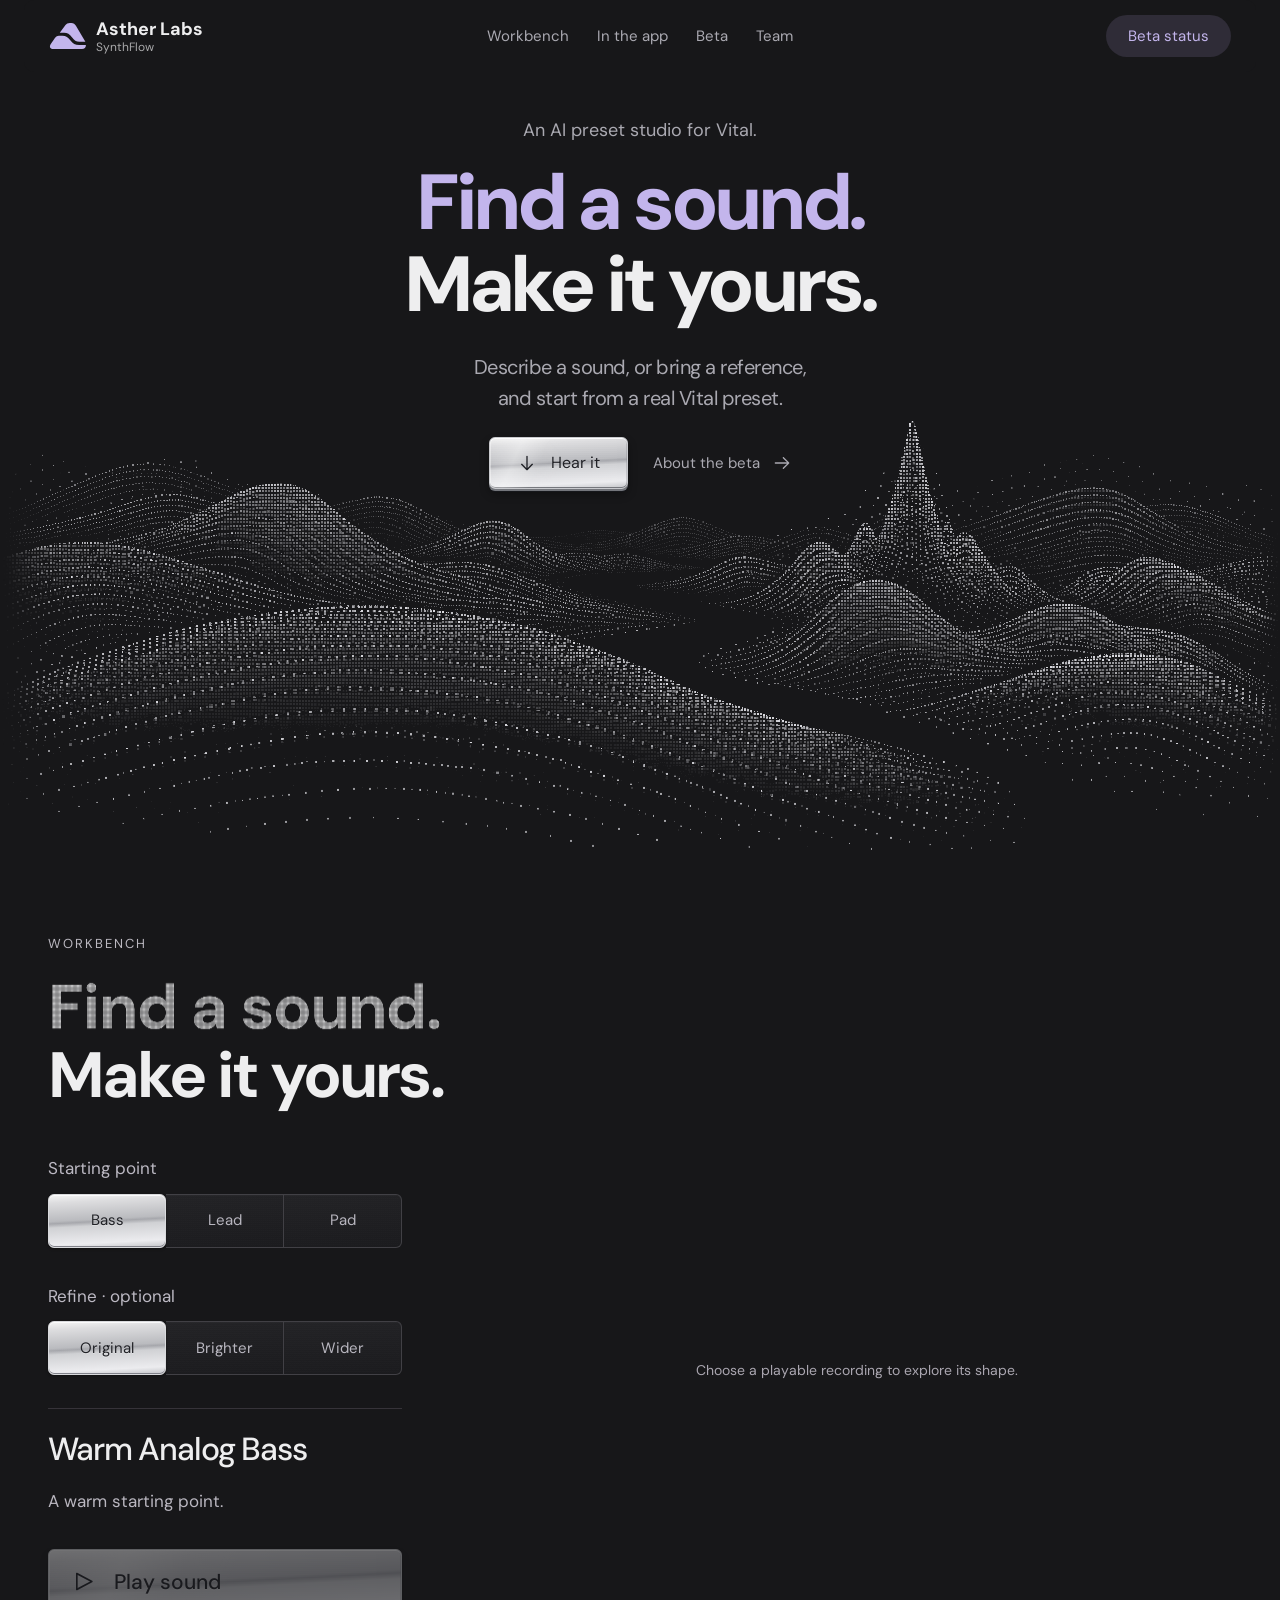
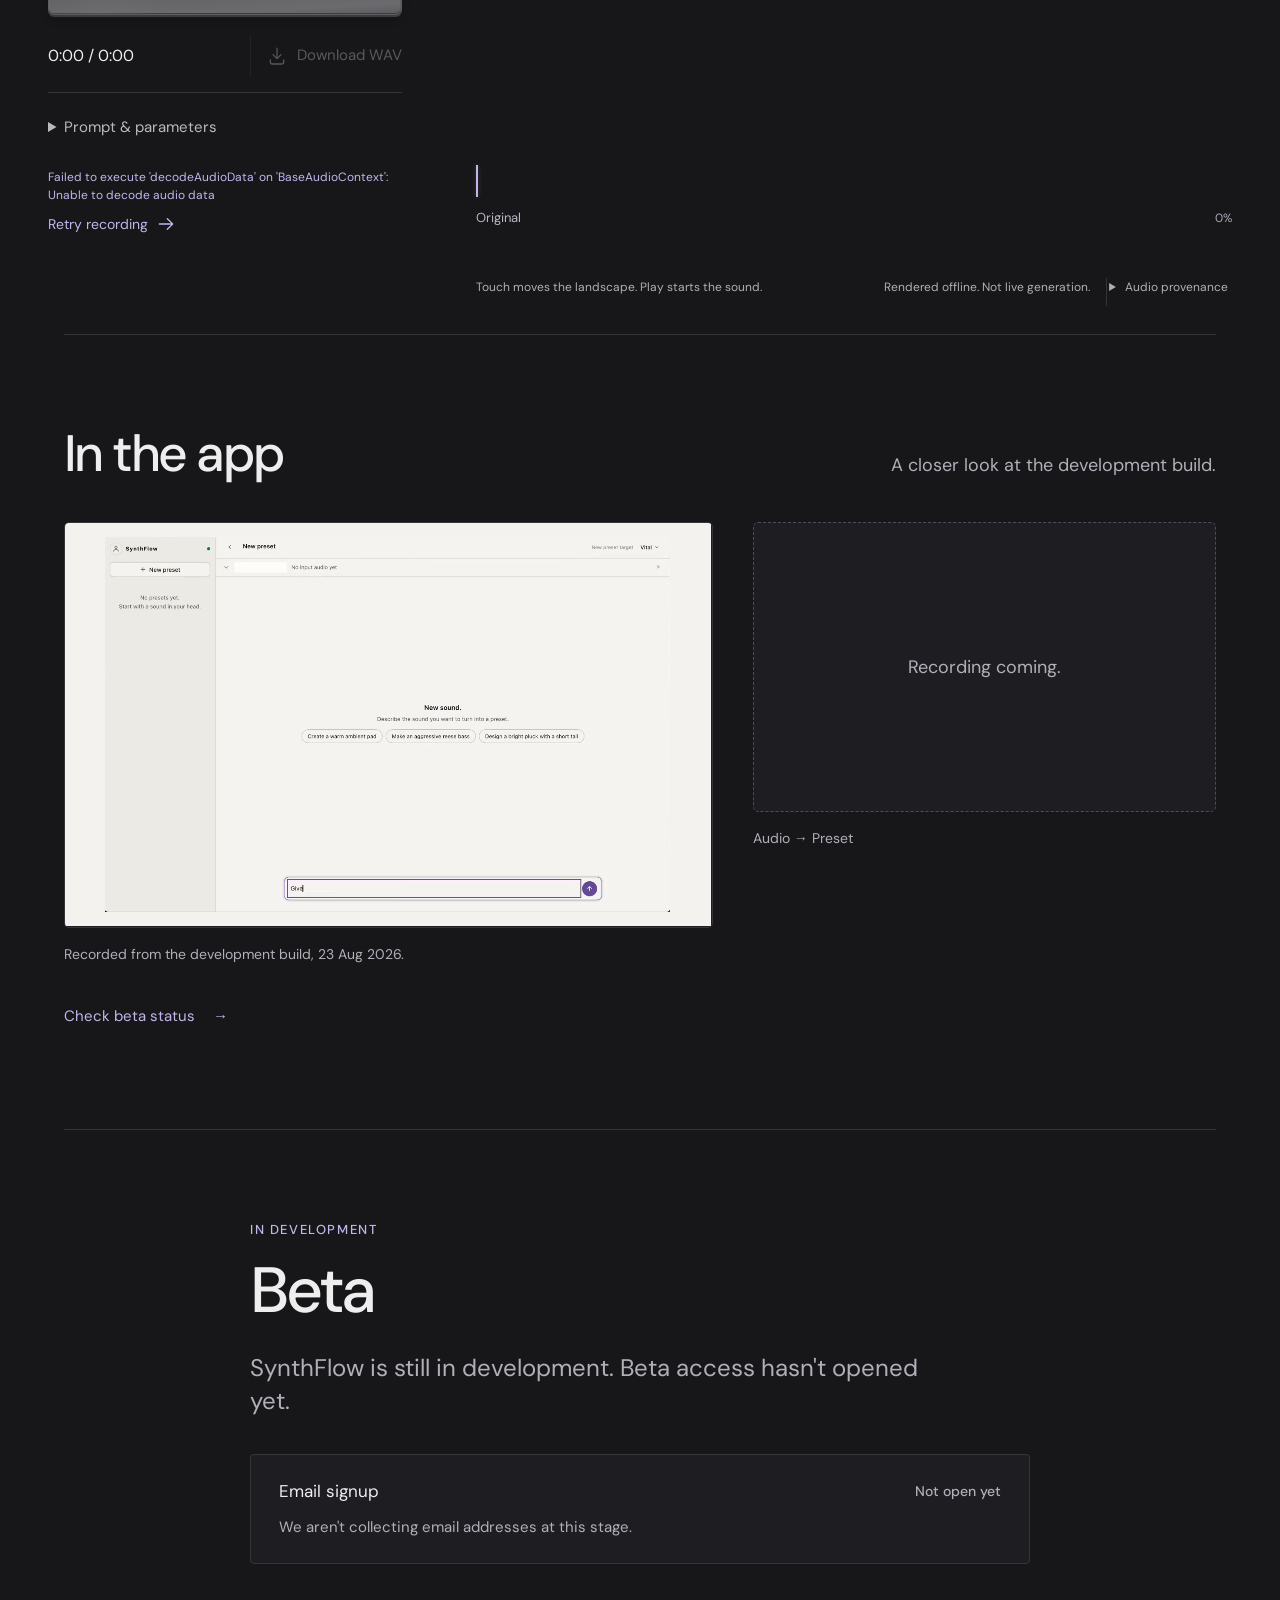
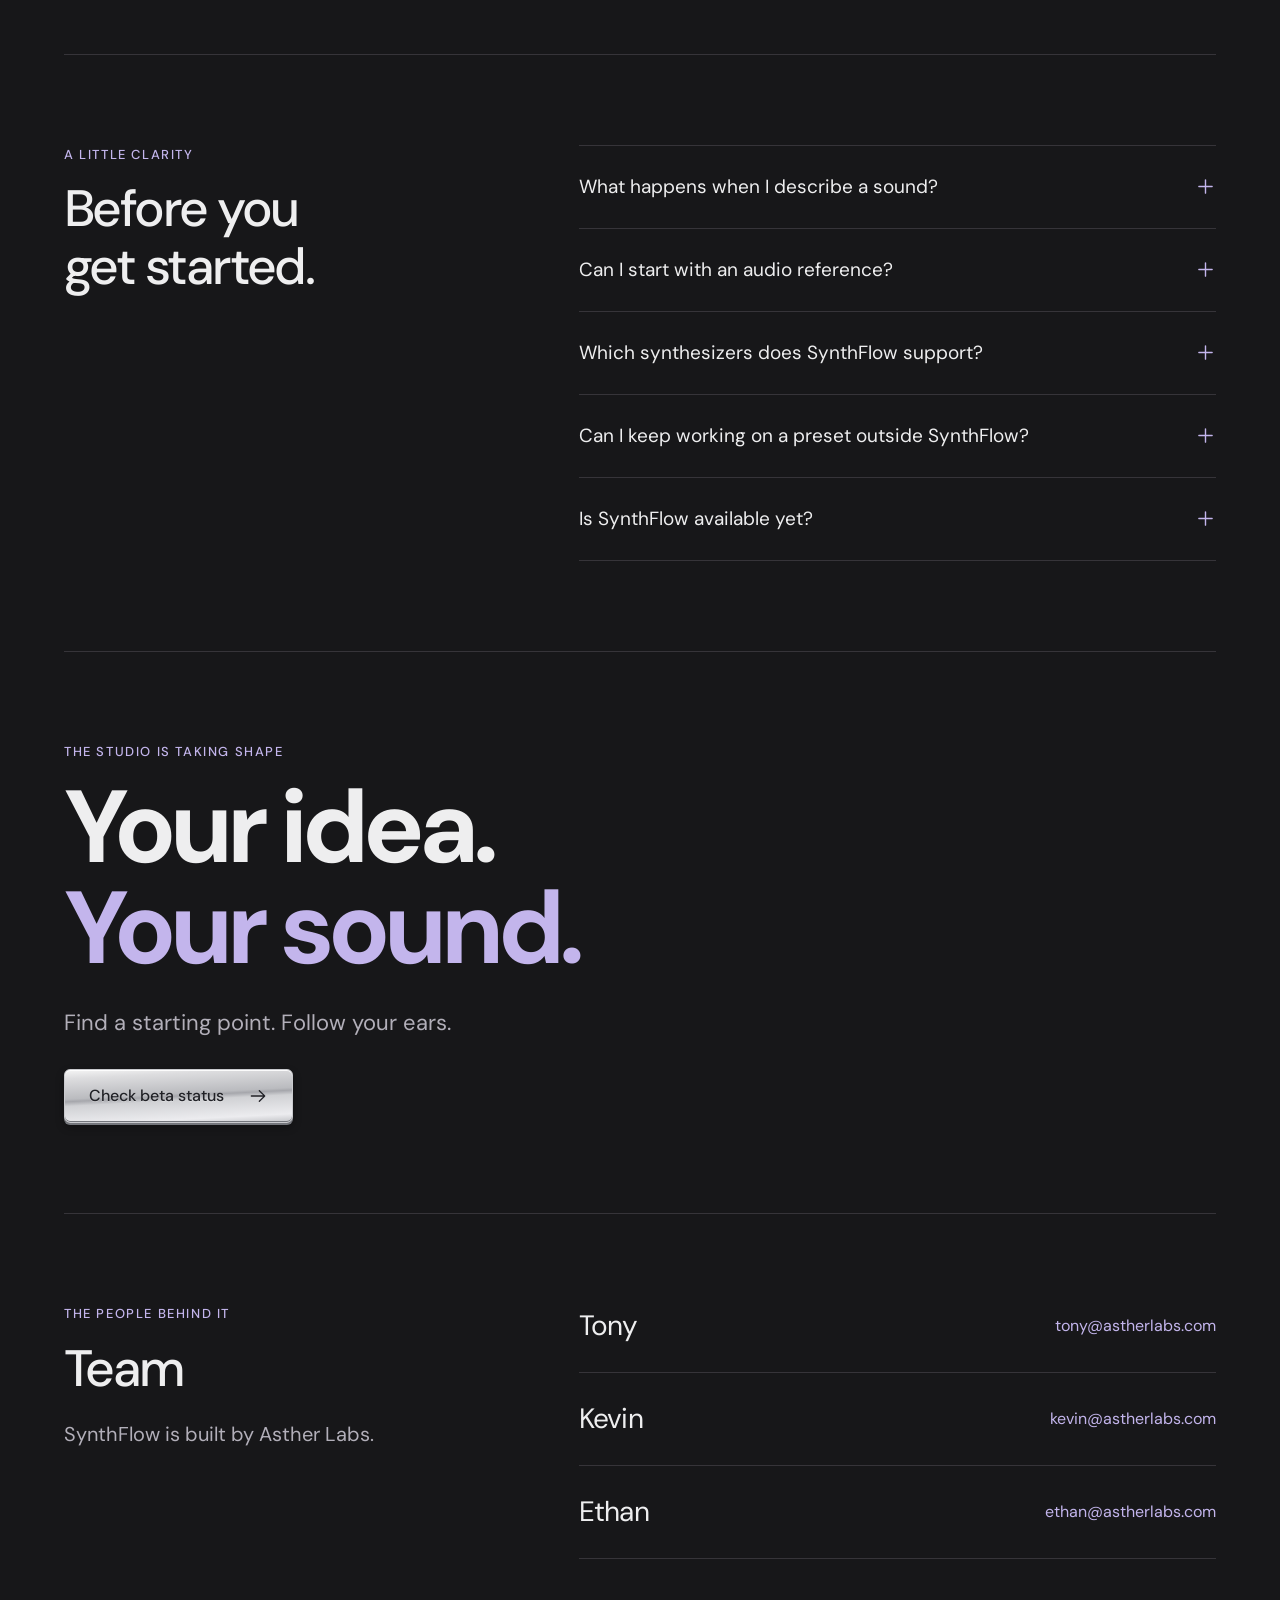
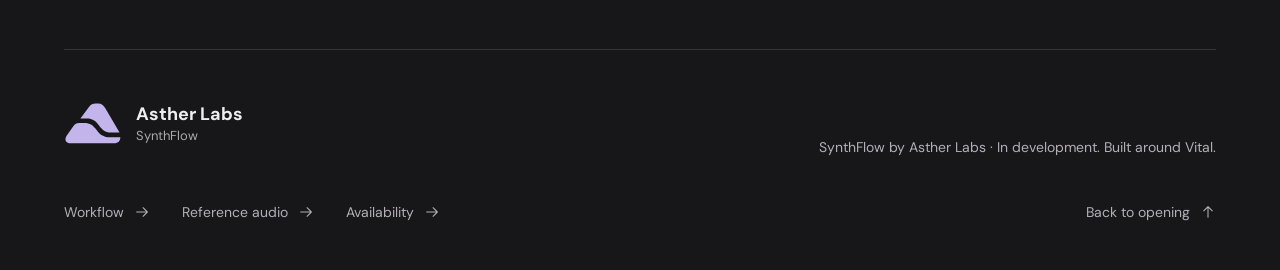
==== commit c33f9872: "Integrate approved Asther Labs brand mark" ====
--- a/index.html
+++ b/index.html
@@ -1,7 +1,8 @@
 <!doctype html>
-<html lang="en"><head><meta charset="UTF-8"/><meta name="viewport" content="width=device-width, initial-scale=1.0"/><meta name="theme-color" content="#171719"/><title>SynthFlow — Find a sound. Make it yours.</title>  <script type="module" crossorigin src="/assets/homepage-C-71P3ZW.js"></script>
-  <link rel="modulepreload" crossorigin href="/assets/section-video-B4vjtNWT.js">
-  <link rel="stylesheet" crossorigin href="/assets/homepage-YSp7KkKY.css">
+<html lang="en"><head><meta charset="UTF-8"/><meta name="viewport" content="width=device-width, initial-scale=1.0"/><meta name="theme-color" content="#171719"/><link rel="icon" type="image/svg+xml" href="/images/brand/asther-mark.svg"/><title>SynthFlow — Find a sound. Make it yours.</title>  <script type="module" crossorigin src="/assets/homepage-BwKAYDN-.js"></script>
+  <link rel="modulepreload" crossorigin href="/assets/BrandLockup-BpaH7Yxh.js">
+  <link rel="stylesheet" crossorigin href="/assets/BrandLockup-BtO5Budm.css">
+  <link rel="stylesheet" crossorigin href="/assets/homepage-Dq0vyJ3h.css">
 <meta name="description" content="An AI preset studio for Vital. Find a sound, explore recorded examples, and make it yours. SynthFlow is in development."/>
 <meta property="og:title" content="SynthFlow — Find a sound. Make it yours."/>
 <meta property="og:description" content="An AI preset studio for Vital. Find a sound, explore recorded examples, and make it yours. SynthFlow is in development."/>
--- a/assets/BrandLockup-BtO5Budm.css
+++ b/assets/BrandLockup-BtO5Budm.css
@@ -0,0 +1 @@
+.brand-lockup{display:inline-flex;width:fit-content;min-width:0;align-items:center;gap:9px;color:var(--text);font-family:DM Sans,sans-serif;font-style:normal;font-weight:500;line-height:1;letter-spacing:0;text-transform:none;white-space:nowrap}.brand-lockup__mark{display:block;width:38px;height:38px;flex:0 0 auto}.brand-lockup__mark img{display:block;width:100%;height:100%;max-width:none;object-fit:contain}.brand-lockup__names{display:flex;min-width:0;flex-direction:column;align-items:flex-start;gap:3px}.brand-lockup__company,.brand-lockup__product{display:block;font-family:DM Sans,sans-serif;line-height:1;letter-spacing:0;text-transform:none}.brand-lockup__company{color:inherit;font-size:18px;font-weight:600}.brand-lockup__product{color:inherit;font-size:12px;font-weight:400;opacity:.68}.brand-lockup--footer{gap:14px}.brand-lockup--footer .brand-lockup__mark{width:58px;height:58px}.brand-lockup--footer .brand-lockup__names{gap:6px}.brand-lockup--footer .brand-lockup__company{font-size:18px}.brand-lockup--footer .brand-lockup__product{font-size:13px}@media(max-width:800px){.brand-lockup--header{gap:7px}.brand-lockup--header .brand-lockup__mark{width:32px;height:32px}.brand-lockup--header .brand-lockup__names{gap:2px}.brand-lockup--header .brand-lockup__company{font-size:14px}.brand-lockup--header .brand-lockup__product{font-size:12px}}@media(max-width:360px){.brand-lockup--header{gap:5px}.brand-lockup--header .brand-lockup__company{font-size:12px}.brand-lockup--header .brand-lockup__mark{width:28px;height:28px}}
--- a/assets/homepage-Dq0vyJ3h.css
+++ b/assets/homepage-Dq0vyJ3h.css
@@ -0,0 +1 @@
+.audio-stage .stage-wave-pair{pointer-events:none}.audio-stage .surface-browser{position:absolute;z-index:4;left:10px;right:0;top:0;height:38px}.audio-stage .surface-browser input{-webkit-appearance:none;-moz-appearance:none;appearance:none;display:block;width:100%;height:38px;margin:0;background:transparent;cursor:ew-resize;touch-action:pan-y}.audio-stage .surface-browser input::-webkit-slider-runnable-track{height:1px;background:transparent}.audio-stage .surface-browser input::-webkit-slider-thumb{-webkit-appearance:none;-moz-appearance:none;appearance:none;width:2px;height:32px;margin-top:-16px;background:#c3b5ec;border:0;border-radius:0;box-shadow:0 0 5px #c3b5ec40}.audio-stage .surface-browser input::-moz-range-track{height:1px;background:transparent}.audio-stage .surface-browser input::-moz-range-thumb{width:2px;height:32px;background:#c3b5ec;border:0;border-radius:0}.audio-stage .surface-browser input:focus-visible{outline:1px solid #c3b5ec;outline-offset:4px}.audio-stage .surface-browser-heading,.audio-stage .surface-browser-ends,.audio-stage .surface-sr-only{position:absolute;width:1px;height:1px;padding:0;margin:-1px;overflow:hidden;clip:rect(0,0,0,0);white-space:nowrap;border:0}.audio-stage .time-position{font-size:12px;color:#aaa4b5;font-variant-numeric:tabular-nums;margin-left:auto}.audio-stage .stage-wave-labels>.stage-motion{margin-left:0}.audio-stage .terrain-invitation{left:var(--invite-left,59%);top:var(--invite-top,10px)}@media(max-width:800px){.audio-stage .surface-browser{left:0}}@font-face{font-family:DM Sans;font-style:normal;font-display:swap;font-weight:400;src:url(/assets/dm-sans-latin-400-normal-CW0RaeGs.woff2) format("woff2"),url(/assets/dm-sans-latin-400-normal-BwCSEQnW.woff) format("woff")}@font-face{font-family:DM Sans;font-style:normal;font-display:swap;font-weight:500;src:url(/assets/dm-sans-latin-500-normal-B9HHJjqV.woff2) format("woff2"),url(/assets/dm-sans-latin-500-normal-Dr3UlScf.woff) format("woff")}@font-face{font-family:DM Sans;font-style:normal;font-display:swap;font-weight:700;src:url(/assets/dm-sans-latin-700-normal-DvUfVpUG.woff2) format("woff2"),url(/assets/dm-sans-latin-700-normal-CUSSCpQX.woff) format("woff")}@font-face{font-family:DM Sans;font-style:normal;font-display:swap;font-weight:800;src:url(/assets/dm-sans-latin-800-normal-C2H8778U.woff2) format("woff2"),url(/assets/dm-sans-latin-800-normal-BwbkPQqB.woff) format("woff")}:root{color-scheme:dark;--bg:#171719;--text:#eeeeef;--muted:#aaa6b0;--rule:#363339;--lavender:#c3b5ec;--action-text:#25202f;--stage-title-ink:238 238 239;font-family:DM Sans,sans-serif;font-synthesis:none;color:var(--text);background:var(--bg);line-height:1.45}*{box-sizing:border-box}body{margin:0}button,a,summary{-webkit-tap-highlight-color:transparent}button{font:inherit;color:inherit;cursor:pointer}button:disabled{opacity:.4;cursor:not-allowed}a{color:inherit;text-decoration:none}h1,h2,p{margin:0}button:focus-visible,a:focus-visible,summary:focus-visible,canvas:focus-visible{outline:2px solid var(--lavender);outline-offset:5px}svg{width:20px;height:20px;flex:none}::selection{background:#5a4c70;color:#fff}html{scroll-padding-top:96px;scroll-behavior:smooth}.stage-page{overflow:clip}.stage-skip{position:fixed;z-index:99;top:8px;left:8px;padding:12px 20px;background:var(--lavender);color:var(--action-text);transform:translateY(-180%)}.stage-skip:focus{transform:none}.stage-header{height:76px;display:grid;grid-template-columns:minmax(0,1fr) auto minmax(0,1fr);align-items:center;padding:0 4.8%;border-bottom:1px solid var(--rule);background:var(--bg);position:relative;z-index:5}.stage-brand{font-size:29px;letter-spacing:-1.2px;font-weight:700;justify-self:start}.stage-header nav{display:flex;gap:36px;align-items:center}.stage-header nav a{font-size:16px;color:var(--muted);padding:16px 0}.stage-header nav a[aria-current],.stage-header nav a:hover{color:var(--lavender)}.stage-beta{justify-self:end;padding:11px 24px;border-radius:28px;background:#2c2933;font-size:15px;color:var(--lavender)}.stage-menu{display:none;border:0;background:none;width:44px;height:44px}.resonant-stage{position:relative;padding:45px 0 28px;max-width:2200px;margin:auto;isolation:isolate}.stage-heading{padding:0 4.8%;position:relative;z-index:2;pointer-events:none}.stage-eyebrow{font-size:13px;letter-spacing:2.4px;color:#bbb8c0;margin-bottom:16px}.stage-heading>h1,.stage-heading>h2{font-size:clamp(48px,5.5vw,78px);font-weight:700;line-height:1.045;letter-spacing:-3.5px}.stage-heading>h1>span,.stage-heading>h2>span{display:block;width:fit-content}.stage-pixel-title{font-size:clamp(48px,6.2vw,88px);font-weight:700;letter-spacing:-1px;white-space:nowrap;pointer-events:auto}.stage-terrain{height:385px;position:relative;width:100%;margin-top:0;z-index:1}.stage-terrain canvas{display:block;width:100%;height:100%}.stage-terrain[data-empty=true]{min-height:260px}.terrain-message{position:absolute;inset:45% 10% auto;text-align:center;color:var(--muted);font-size:14px;pointer-events:none}.stage-instrument{position:relative;z-index:2;margin:0 4.8%}.stage-selected{display:flex;align-items:center;gap:21px;min-height:45px}.stage-selected h2{font-size:24px;letter-spacing:-.7px;font-weight:500}.selected-divider{height:25px;width:1px;background:#89858e}.stage-selected p{color:#bab7c0;font-size:17px}.stage-motion{margin-left:auto;display:flex;align-items:center;gap:5px;background:none;border:0;padding:8px 0;color:var(--muted);font-size:12px;min-height:40px}.stage-motion svg{width:14px;height:14px}.wave-trace{display:block;width:100%;height:38px;margin:4px 0 14px;opacity:.8}.stage-console{border-block:1px solid var(--rule);display:grid;grid-template-columns:1fr 1fr 1.12fr;gap:0;padding:24px 0 25px;outline:none}.stage-console fieldset{min-width:0;border:0;margin:0;padding:0 29px 0 0}.stage-console fieldset+fieldset{border-left:1px solid var(--rule);padding:0 30px}.stage-console legend{float:left;width:100%;font-size:12px;letter-spacing:1.4px;color:#b9b4bf;margin:0 0 12px;padding:0}.stage-console fieldset>div{clear:both;display:grid;grid-template-columns:repeat(3,minmax(0,1fr));gap:11px}:root{--metal-face:linear-gradient(178deg,#e9e5ef 0%,#d4cddb 15%,#b8adc8 47%,#aca0be 50%,#c9bed8 56%,#dbd3e6 86%,#c1b4d2 100%);--metal-edge:#b9afc6;--metal-shadow:#6d617a}.stage-choice{position:relative;isolation:isolate;overflow:hidden;min-height:45px;border:1px solid #48434e;border-radius:5px;background:linear-gradient(175deg,#333038,#26232b 52%,#302c35);box-shadow:inset 0 1px #ffffff16,inset 0 -1px #0006,0 1px 2px #0005;color:#c6c2ca;font-size:14px;padding:8px 10px;transition:filter .2s,border-color .2s,color .2s,box-shadow .2s,transform .12s}.stage-choice:before{content:"";position:absolute;top:1px;right:1px;bottom:1px;left:1px;z-index:-1;border-radius:inherit;background:repeating-linear-gradient(0deg,#fff0,#fff0 1px,#ffffff09 1px,#ffffff09 2px);pointer-events:none}.stage-choice:hover:not(:disabled){border-color:#8b8196;color:#f1edf7;filter:brightness(1.08)}.stage-choice[aria-pressed=true]{background:var(--metal-face);box-shadow:inset 0 1px #fffb,inset 1px 0 #ece5f444,inset 0 -1px #766886,0 1px 0 var(--metal-shadow),0 2px 5px #0005;color:var(--action-text);border-color:var(--metal-edge);text-shadow:0 1px 0 #ffffff38}.stage-choice[aria-pressed=true]:hover{color:var(--action-text);border-color:#d7cce5;filter:brightness(1.035)}.stage-choice:active:not(:disabled){transform:translateY(1px);filter:brightness(.97);box-shadow:inset 0 1px 2px #0002,0 1px #0c0b0f}.stage-transport{display:flex;gap:19px;align-items:flex-end;padding-left:34px;border-left:1px solid var(--rule);min-width:0}.stage-play{display:flex;gap:10px;align-items:center;justify-content:center;min-height:54px;min-width:185px;padding:12px 22px;font-size:17px;font-weight:500;white-space:nowrap}.stage-play,.journey-page .hero-actions .primary{position:relative;isolation:isolate;overflow:hidden;border:1px solid var(--metal-edge);border-radius:6px;background:var(--metal-face);color:var(--action-text);box-shadow:inset 0 1px #ffffffe0,inset 1px 0 #fff6,inset -1px 0 #76678644,inset 0 -1px #756384,0 2px 0 var(--metal-shadow),0 3px #211b27,0 5px 10px #0005;text-shadow:0 1px 0 #ffffff48;transition:filter .2s,box-shadow .2s,transform .12s}.stage-play:before,.journey-page .hero-actions .primary:before{content:"";position:absolute;top:0;right:0;bottom:0;left:0;z-index:-1;border-radius:inherit;background:linear-gradient(113deg,transparent 9%,#ffffff55 27%,#ffffff08 44%,transparent 58%),repeating-linear-gradient(0deg,#fff0,#fff0 1px,#ffffff0b 1px,#ffffff0b 2px);transform:translate(-7%);transition:transform .45s ease-out;pointer-events:none}.stage-play:after,.journey-page .hero-actions .primary:after{content:"";position:absolute;top:0;left:9%;right:9%;height:1px;background:linear-gradient(90deg,transparent,#fff,transparent);pointer-events:none}.stage-play:hover:not(:disabled),.journey-page .hero-actions .primary:hover:not(:disabled){background:var(--metal-face);filter:brightness(1.025);box-shadow:inset 0 1px #fff,inset 1px 0 #fff8,inset -1px 0 #76678644,inset 0 -1px #756384,0 2px 0 var(--metal-shadow),0 3px #211b27,0 6px 14px #0006}.stage-play:hover:not(:disabled):before,.journey-page .hero-actions .primary:hover:before{transform:translate(7%)}.stage-play:active:not(:disabled),.journey-page .hero-actions .primary:active{transform:translateY(1px);filter:brightness(.97);box-shadow:inset 0 1px 2px #49395633,inset 0 -1px #756384,0 1px 0 var(--metal-shadow),0 2px 4px #0005}.stage-play svg{width:22px;height:22px}.stage-time{font-size:14px;white-space:nowrap;font-variant-numeric:tabular-nums;align-self:center;padding-top:20px}.stage-download{display:flex;gap:8px;align-items:center;justify-content:center;padding:6px 0 6px 18px;border:0;border-left:1px solid var(--rule);background:none;min-height:44px;color:#beb9c4;font-size:14px;align-self:flex-end}.stage-download:hover:not(:disabled){color:var(--text)}.stage-status{font-size:12px;color:var(--muted);margin-top:10px;min-height:19px}.stage-status[data-issue=true]{color:var(--lavender)}.stage-retry{display:flex;gap:8px;align-items:center;border:0;background:none;color:var(--lavender);padding:10px 0;font-size:14px}.stage-footnote{display:flex;gap:22px;align-items:baseline;font-size:12px;color:#b1adb6;margin-top:16px;line-height:1.6}.stage-footnote>p{margin-right:auto}.stage-footnote>span{white-space:nowrap}.stage-provenance{max-width:300px;min-width:155px;padding-left:24px;border-left:1px solid var(--rule)}.stage-provenance summary{cursor:pointer;min-height:32px;list-style-position:outside;padding-right:4px}.stage-provenance[open]{max-width:none}.stage-provenance>div{position:absolute;left:0;right:0;top:100%;padding:24px 0 36px;background:var(--bg);font-size:13px}.stage-provenance p{max-width:100ch;margin-bottom:12px}.stage-provenance dl{display:grid;grid-template-columns:repeat(7,1fr);gap:18px;margin:20px 0;border-block:1px solid var(--rule);padding:16px 0}.stage-provenance dt{color:var(--muted);font-size:12px}.stage-provenance dd{margin:4px 0 0;color:var(--text);font-size:14px}.provenance-prompt{font-style:italic}@media(min-width:1600px){.resonant-stage{padding-top:52px}.stage-terrain{height:clamp(440px,26vw,580px)}.stage-instrument{margin-top:0}.stage-header{height:82px}.stage-heading :is(h1,h2){font-size:90px}.stage-pixel-title{font-size:100px}.stage-console{grid-template-columns:1.02fr 1.02fr 1fr}.stage-transport{justify-content:space-between;gap:24px}.stage-choice{min-height:48px}.stage-play{min-width:190px}}@media(max-width:1200px){.stage-header nav{gap:22px}.stage-console{grid-template-columns:1fr 1fr}.stage-transport{grid-column:1 / -1;border-left:0;border-top:1px solid var(--rule);padding:18px 0 0;margin-top:20px;align-items:center;justify-content:center}.stage-time{padding:0}.stage-download{align-self:center}.stage-console fieldset+fieldset{padding-right:0}.stage-terrain{height:370px}.stage-selected h2{font-size:21px}.stage-selected p{font-size:15px}.stage-footnote{flex-wrap:wrap;gap:12px 20px}.stage-footnote>p{width:100%}.stage-footnote>span{margin-right:auto}.stage-provenance{min-width:auto}}@media(max-width:800px){.stage-header{height:66px;padding:0 5%;grid-template-columns:1fr auto}.stage-brand{font-size:24px}.stage-beta{display:none}.stage-menu{display:flex;align-items:center;justify-content:center}.stage-header nav{display:none;position:absolute;top:65px;left:0;right:0;padding:16px 5%;background:var(--bg);border-bottom:1px solid var(--rule);gap:24px;flex-wrap:wrap}.stage-header nav[data-open=true]{display:flex}.stage-header nav a{font-size:14px}.resonant-stage{padding-top:38px}.stage-heading{padding:0 5%}.stage-heading>h1,.stage-heading>h2{font-size:clamp(42px,7vw,65px);letter-spacing:-2px}.stage-pixel-title{font-size:clamp(42px,7.5vw,68px);letter-spacing:-.9px}.stage-eyebrow{font-size:12px;margin-bottom:15px}.stage-terrain{height:340px;margin-top:14px}.stage-instrument{margin:0 5%}.stage-selected{gap:14px;flex-wrap:wrap}.stage-selected h2{font-size:21px}.stage-selected p{font-size:14px}.stage-motion{font-size:12px}.stage-selected .selected-divider{display:none}.stage-console{padding:20px 0}.stage-console fieldset{padding-right:20px}.stage-console fieldset+fieldset{padding-left:20px}.stage-console fieldset>div{gap:7px}.stage-choice{padding-inline:8px}.stage-provenance dl{grid-template-columns:repeat(3,1fr)}}@media(max-width:540px){.resonant-stage{padding-top:32px}.stage-heading :is(h1,h2){font-size:clamp(34px,9.25vw,49px);letter-spacing:-1.5px}.stage-pixel-title{font-size:clamp(36px,10vw,52px);letter-spacing:-.7px}.stage-eyebrow{margin-bottom:12px}.stage-terrain{height:260px;margin-top:18px}.stage-selected{display:grid;grid-template-columns:1fr auto;gap:5px 10px}.stage-selected h2{grid-column:1;font-size:20px}.stage-selected p{grid-column:1 / -1;grid-row:2;min-height:21px;line-height:1.5}.stage-motion{grid-column:2;grid-row:1;font-size:0;min-width:35px;justify-content:center}.stage-motion svg{width:18px;height:18px}.wave-trace{height:31px;margin-bottom:10px}.stage-console{display:block;padding:18px 0}.stage-console fieldset{padding:0}.stage-console fieldset+fieldset{padding:18px 0 0;margin-top:17px;border-left:0;border-top:1px solid var(--rule)}.stage-console legend{letter-spacing:1.2px;margin-bottom:10px}.stage-choice{min-height:45px;font-size:14px}.stage-console fieldset>div{gap:10px}.stage-transport{justify-content:space-between;gap:12px}.stage-play{min-width:155px;padding:11px 17px;font-size:16px;min-height:50px}.stage-time{font-size:13px}.stage-download{padding-left:11px;gap:5px;font-size:12px}.stage-download svg{width:18px}.stage-status{font-size:12px;min-height:37px;margin-top:10px}.stage-footnote{font-size:12px;gap:9px 13px;margin-top:6px}.stage-footnote>p{max-width:32ch}.stage-footnote>span{white-space:normal;max-width:17ch}.stage-provenance{padding-left:12px}.stage-provenance summary{max-width:14ch}.stage-provenance>div{font-size:13px}.stage-provenance dl{grid-template-columns:repeat(2,1fr)}}@media(prefers-reduced-motion:reduce){html{scroll-behavior:auto}*,*:before,*:after{animation:none!important;transition:none!important}.stage-play:active,.stage-choice:active,.journey-page .hero-actions .primary:active,.journey-page .hero-actions .primary:before,.stage-play:before,.stage-play:hover:not(:disabled):before,.journey-page .hero-actions .primary:hover:before{transform:none}}.stage-header{position:sticky;top:0}.stage-footnote:has(.stage-provenance[open]){flex-wrap:wrap}.stage-provenance[open]{flex-basis:100%;border-left:0;padding-left:0;order:3}.stage-provenance>div{position:static;padding:18px 0 8px}.stage-terrain[aria-busy=true] canvas{visibility:hidden;pointer-events:none}.stage-recording-note{color:var(--lavender);font-size:12px;line-height:1.6;margin-top:6px}.stage-terrain[data-empty=true] canvas{visibility:hidden;pointer-events:none}.journey-page h1{margin:0}.journey-page .skip{position:fixed;z-index:100;top:10px;left:10px;padding:12px 18px;background:var(--purple);color:#fff;transform:translateY(-150%)}.journey-page .skip:focus{transform:none}.journey-page .site-header{position:fixed;inset:0 0 auto;height:72px;z-index:50;display:grid;grid-template-columns:minmax(0,1fr) auto minmax(0,1fr);align-items:center;padding:0 5%;background:var(--bg);border-bottom:1px solid var(--rule)}.journey-page .brand{font-size:26px;font-weight:700;letter-spacing:-1.1px;justify-self:start}.journey-page .site-header nav{display:flex;align-items:center;gap:36px}.journey-page .site-header nav a{font-size:15px;color:var(--muted);padding-block:12px}.journey-page .site-header nav a:hover{color:var(--purple)}.journey-page .beta-link{justify-self:end;background:var(--purple-pale);color:var(--purple);padding:10px 22px;border-radius:24px;font-size:15px}.journey-page .menu-toggle{display:none;background:none;border:0;width:44px;height:44px}.journey-page .opening{position:relative;min-height:875px;padding-top:135px}.journey-page .hero-content{position:relative;z-index:2;text-align:center;width:min(960px,92%);margin:auto}.journey-page .eyebrow{font-size:18px;color:var(--muted);margin-bottom:18px}.journey-page h1{font-size:clamp(54px,6.1vw,88px);font-weight:800;letter-spacing:-.055em;line-height:1.045}.journey-page h1>span{display:block}.journey-page .pixel-title{position:relative;width:fit-content;max-width:100%;margin-inline:auto;color:var(--purple);letter-spacing:-.025em;font-kerning:none;font-variant-ligatures:none;white-space:nowrap}.journey-page .pixel-title-text{display:block}.journey-page .pixel-title canvas{position:absolute;top:0;right:0;bottom:0;left:0;width:100%;height:100%;opacity:0;pointer-events:none}.journey-page .pixel-title[data-ready=true] canvas{opacity:1}.journey-page .pixel-title[data-ready=true] .pixel-title-text{opacity:0}.journey-page .intro{font-size:20px;line-height:1.55;color:var(--muted);margin:27px auto 23px;letter-spacing:-.025em}.journey-page .hero-actions{display:flex;gap:25px;justify-content:center;align-items:center}.journey-page .button{display:inline-flex;align-items:center;justify-content:center;gap:14px;min-height:52px;padding:13px 27px;border:1px solid transparent;border-radius:4px;font-size:16px;white-space:nowrap}.journey-page .primary{background:var(--purple);color:#fff}.journey-page .primary:hover:not(:disabled){background:var(--purple-dark)}.journey-page .text-link{display:inline-flex;gap:12px;align-items:center;color:var(--muted);font-size:15px;min-height:44px;background:none;border:none;padding:0}.journey-page .text-link:hover{color:var(--purple)}.journey-page .hero-landscape{position:absolute;top:430px;left:-2%;width:104%;height:415px;pointer-events:none}.journey-page .motion-control{border:0;background:none;display:flex;gap:7px;align-items:center;font-size:12px;color:var(--muted);min-height:40px}.journey-page .motion-control svg{width:15px;height:15px}@media(min-width:1600px){.journey-page .opening{min-height:960px;padding-top:157px}.journey-page .hero-landscape{top:467px;height:450px}.journey-page .hero-content h1{font-size:94px}}@media(max-width:1000px){.journey-page .site-header nav{gap:22px}.journey-page .opening{min-height:810px}.journey-page .hero-landscape{top:408px;height:365px}}@media(max-width:800px){.journey-page .site-header{height:64px;grid-template-columns:1fr auto;gap:14px}.journey-page .brand{font-size:24px}.journey-page .beta-link{display:none}.journey-page .menu-toggle{display:flex;align-items:center;justify-content:center;justify-self:end}.journey-page .site-header nav{display:none;position:absolute;top:63px;left:0;right:0;padding:20px 5%;background:var(--bg);border-bottom:1px solid var(--rule);gap:24px;flex-wrap:wrap}.journey-page .site-header nav[data-open=true]{display:flex}.journey-page .opening{padding-top:130px;min-height:760px}.journey-page .hero-landscape{top:418px;height:310px}.journey-page .hero-content h1{font-size:clamp(40px,8vw,64px)}.journey-page .eyebrow{font-size:16px}.journey-page .intro{font-size:18px}}@media(max-width:540px){.journey-page .opening{padding-top:119px;min-height:755px}.journey-page .hero-content{width:92%}.journey-page .hero-content h1{font-size:clamp(36px,10.5vw,55px);letter-spacing:-.055em}.journey-page .pixel-title{letter-spacing:-.025em}.journey-page .eyebrow{font-size:14px;margin-bottom:22px}.journey-page .intro{font-size:17px;max-width:29ch;margin-top:24px;line-height:1.55}.journey-page .desktop-break{display:none}.journey-page .hero-actions{gap:20px;margin-top:3px}.journey-page .button{min-height:50px;padding:12px 22px;font-size:15px}.journey-page .text-link{font-size:14px;gap:6px}.journey-page .hero-landscape{top:405px;height:307px;width:150%;left:-25%}}@media(min-width:1001px)and (max-width:1599px){.journey-page .opening{padding-top:117px}.journey-page .hero-landscape{top:380px;height:505px}}@media(min-width:1600px){.journey-page .hero-landscape{top:420px;height:520px}}.journey-page .field-invitation{position:absolute;z-index:3;bottom:10px;left:50%;transform:translate(-50%);display:flex;align-items:center;gap:20px;font-size:12px;color:var(--muted);white-space:nowrap;background:var(--bg);padding-inline:10px}.journey-page .field-invitation>span{letter-spacing:.2px}@media(max-width:540px){.journey-page .field-invitation{gap:12px;bottom:18px}.journey-page .field-invitation>span{max-width:125px;white-space:normal}}@media(prefers-reduced-motion:reduce){.journey-page .field-invitation>span{display:none}}@media(min-width:801px){.journey-page .field-invitation{top:526px;bottom:auto}}@media(min-width:1600px){.journey-page .field-invitation{top:578px}}@media(min-width:801px)and (max-width:1000px){.journey-page .field-invitation{top:575px}}.journey-page .field-invitation{width:max-content;max-width:calc(100% - 32px)}@media(max-width:540px){.journey-page .field-invitation>span{max-width:none;white-space:nowrap}}.journey-page .primary{background:var(--button-bg)}.journey-page .primary:hover:not(:disabled){background:var(--button-hover)}.journey-page .pixel-title{color:var(--text)}.journey-page .pixel-title canvas{filter:none}.journey-page .menu-toggle{color:var(--text)}.journey-page .skip{background:var(--button-bg)}.journey-page .primary,.journey-page .skip{color:var(--action-text)}:root{--metal-face:linear-gradient(177deg,#f5f5f5 0%,#dddddf 14%,#babbbf 46%,#a6a7ac 50%,#d0d1d4 57%,#ececef 87%,#c3c4c8 100%);--metal-edge:#c9cace;--metal-shadow:#74767c;--action-text:#202126}.resonant-stage{display:grid;grid-template-columns:minmax(300px,354px) minmax(0,1fr);grid-template-rows:auto 1fr auto;column-gap:64px;row-gap:0;max-width:1920px;padding:60px 3.75% 28px;min-height:940px}.stage-heading{grid-column:1;grid-row:1;padding:0;z-index:3;position:relative;margin-bottom:46px;width:430px;max-width:calc(100vw - 40px)}.stage-heading>h1,.stage-heading>h2{font-size:64px;line-height:1.065;letter-spacing:-2.8px;font-weight:700}.stage-heading .stage-pixel-title{font-size:64px;letter-spacing:-1.5px;line-height:1.065}.stage-heading .stage-eyebrow{font-size:13px;letter-spacing:2px;margin-bottom:20px}.stage-instrument{grid-column:1;grid-row:2;margin:0;align-self:start;z-index:3;min-width:0}.stage-console{display:flex;flex-direction:column;border:0;padding:0;gap:0}.stage-console fieldset,.stage-console fieldset+fieldset{padding:0;border:0;margin:0 0 36px}.stage-console legend{font-size:17px;letter-spacing:0;color:#bcb9c3;margin-bottom:13px}.stage-console fieldset>div{display:grid;grid-template-columns:repeat(3,minmax(0,1fr));gap:0}.stage-choice{font-size:15px;min-height:54px;border-color:#414045;border-radius:0;box-shadow:inset 0 1px #ffffff06;background:linear-gradient(175deg,#232326,#1b1b1e);color:#b8b6bf;padding-inline:9px}.stage-choice+.stage-choice{border-left:0}.stage-choice:first-child{border-radius:6px 0 0 6px}.stage-choice:last-child{border-radius:0 6px 6px 0}.stage-choice:before{opacity:.2}.stage-choice[aria-pressed=true]{border:1px solid #d9dadd;border-radius:6px;position:relative;z-index:1;color:var(--action-text);background:var(--metal-face);box-shadow:inset 0 1px #fffc,inset 0 -1px #81828a,0 1px 3px #0005;text-shadow:0 1px 0 #ffffff55}.stage-choice[aria-pressed=true]:hover{color:var(--action-text);border-color:#f1f1f4}.stage-choice:focus-visible{z-index:2;outline-offset:4px}.stage-selected{display:block;border-top:1px solid var(--rule);padding-top:21px;margin-top:-3px;min-height:0}.stage-selected h2{font-size:32px;line-height:1.2;letter-spacing:-1.15px;font-weight:500}.stage-selected p{font-size:17px;line-height:1.5;margin-top:20px;min-height:27px;color:#bab7c0}.stage-transport{display:grid;grid-template-columns:1fr auto;align-items:center;gap:20px 12px;padding:0;margin:33px 0 0;border:0}.stage-play{grid-column:1 / -1;justify-content:flex-start;width:100%;min-width:0;min-height:66px;padding:15px 22px;font-size:21px;gap:18px;border-radius:6px}.stage-play svg{width:25px;height:25px}.stage-play,.journey-page .hero-actions .primary{border-color:var(--metal-edge);color:var(--action-text);box-shadow:inset 0 1px #ffffffe0,inset 1px 0 #fff6,inset -1px 0 #74767c44,inset 0 -1px #75777d,0 2px 0 var(--metal-shadow),0 3px #16171b,0 5px 10px #0005}.stage-play:hover:not(:disabled),.journey-page .hero-actions .primary:hover:not(:disabled){box-shadow:inset 0 1px #fff,inset 1px 0 #fff8,inset -1px 0 #74767c44,inset 0 -1px #75777d,0 2px 0 var(--metal-shadow),0 3px #16171b,0 6px 14px #0006}.stage-time{padding:0;font-size:16px;justify-self:start;align-self:center}.stage-download{border-left:1px solid var(--rule);padding:0 0 0 16px;align-self:center;gap:10px;font-size:15px;min-height:42px}.stage-status{font-size:12px;line-height:1.5;min-height:18px;margin-top:17px;color:#8f8c96}.stage-recording-note{font-size:12px}.stage-parameters{border-top:1px solid var(--rule);margin-top:15px;padding-top:12px;font-size:14px;color:#bbb8c1}.stage-parameters summary{cursor:pointer;padding:12px 0;font-size:15px;min-height:44px}.stage-parameters p{font-size:14px;line-height:1.7;margin:14px 0}.stage-parameters dl{display:grid;grid-template-columns:1fr 1fr;gap:15px;font-size:12px}.stage-parameters dt{color:var(--muted)}.stage-parameters dd{margin:5px 0 0;color:var(--text);font-size:14px}.stage-visual{grid-column:2;grid-row:1 / span 2;min-width:0;display:flex;flex-direction:column;position:relative;align-self:stretch;margin-top:-15px}.stage-terrain{height:auto;min-height:540px;flex:1;width:calc(100% + 3.75vw);margin:110px 0 0 -16px;position:relative;background:none}.stage-terrain[data-empty=true]{min-height:540px}.terrain-message{font-size:14px;inset:45% 14% auto}.terrain-invitation{position:absolute;z-index:2;left:59%;top:10px;display:flex;gap:10px;align-items:center;font-size:13px;color:#c3bfcc;pointer-events:none;white-space:nowrap}.terrain-pin{width:14px;height:14px;border:2px solid var(--lavender);border-radius:50%;position:relative}.terrain-pin:after{content:"";position:absolute;top:21px;left:4px;width:1px;height:28px;background:#aaa6b064}.stage-comparison{position:relative;z-index:2;min-height:81px;padding:0 0 0 10px;margin-top:0}.stage-wave-pair{position:relative;height:38px}.stage-wave-pair .wave-trace{position:absolute;top:0;right:0;bottom:0;left:0;width:100%;height:38px;margin:0;opacity:.9}.stage-wave-pair .wave-trace+canvas{opacity:.65}.stage-wave-labels{display:flex;align-items:center;gap:20px;color:#bab6c5;font-size:13px;min-height:36px;position:relative}.stage-wave-labels>svg{margin-inline:auto;width:18px;height:18px;color:#8e8998}.stage-wave-labels>.stage-motion{font-size:12px;margin-left:auto;min-height:36px;padding:4px 0;gap:5px}.stage-footnote{grid-column:2;grid-row:3;margin:34px 0 0 10px;display:flex;flex-wrap:wrap;align-items:baseline;gap:9px 16px;font-size:12px;position:relative;z-index:3}.stage-footnote>p{width:auto;max-width:none;margin-right:auto}.stage-footnote>span{max-width:none;white-space:nowrap}.stage-provenance{padding-left:18px;min-width:0;max-width:none}.stage-provenance summary{max-width:none;min-height:28px}.stage-provenance>div{font-size:13px}.stage-provenance dl{grid-template-columns:repeat(4,1fr)}@media(min-width:1600px){.resonant-stage{grid-template-columns:390px minmax(0,1fr);column-gap:80px;padding-top:70px;min-height:1050px}.stage-heading{width:480px}.stage-heading>h1,.stage-heading>h2,.stage-heading .stage-pixel-title{font-size:68px}.stage-terrain,.stage-terrain[data-empty=true]{min-height:610px}.stage-play{min-height:70px}.stage-selected h2{font-size:33px}}@media(max-width:1200px)and (min-width:801px){.resonant-stage{grid-template-columns:300px minmax(0,1fr);column-gap:32px;min-height:860px;padding-inline:4%}.stage-heading{width:365px}.stage-heading>h1,.stage-heading>h2,.stage-heading .stage-pixel-title{font-size:51px}.stage-heading{margin-bottom:38px}.stage-terrain,.stage-terrain[data-empty=true]{min-height:510px}.stage-console legend{font-size:16px}.stage-choice{font-size:14px}.stage-selected h2{font-size:26px}.stage-download{font-size:13px}.stage-footnote{grid-column:1 / -1;margin-left:0}.stage-transport{margin-top:27px}.stage-wave-labels>.stage-motion span{display:none}}@media(max-width:800px){.resonant-stage{grid-template-columns:1fr;grid-template-rows:auto auto auto auto;padding:36px 5% 28px;min-height:0}.stage-heading{grid-row:1;grid-column:1;width:auto;margin-bottom:0}.stage-heading>h1,.stage-heading>h2,.stage-heading .stage-pixel-title{font-size:clamp(36px,6.8vw,54px);letter-spacing:-1.6px}.stage-heading .stage-eyebrow{font-size:12px;margin-bottom:16px}.stage-visual{grid-column:1;grid-row:2;margin:8px 0 24px}.stage-terrain,.stage-terrain[data-empty=true]{min-height:0;height:350px;flex:none;width:calc(100% + 10vw);margin:0 0 0 -5vw}.terrain-invitation{left:62%;top:18%;font-size:12px}.stage-instrument{grid-column:1;grid-row:3;width:min(100%,540px);margin:0 auto}.stage-console fieldset,.stage-console fieldset+fieldset{margin-bottom:26px;padding:0;border:0}.stage-console legend{font-size:16px}.stage-console fieldset>div{gap:0}.stage-choice{min-height:50px;font-size:15px}.stage-selected{padding-top:20px}.stage-selected h2{font-size:27px}.stage-selected p{font-size:16px;margin-top:13px}.stage-transport{margin-top:24px;gap:16px 12px}.stage-play{font-size:20px;min-height:60px}.stage-time{font-size:15px}.stage-download{font-size:14px}.stage-comparison{padding:0;min-height:72px}.stage-wave-labels{font-size:12px;gap:14px}.stage-wave-labels>.stage-motion{font-size:12px;min-width:0}.stage-footnote{grid-column:1;grid-row:4;margin:28px 0 0;gap:12px;font-size:12px}.stage-footnote>p{width:100%}.stage-provenance{margin-left:auto;padding-left:12px}.stage-provenance dl{grid-template-columns:repeat(2,1fr)}.stage-status{min-height:18px}.stage-parameters{margin-top:14px}}@media(max-width:450px){.stage-terrain,.stage-terrain[data-empty=true]{height:285px}.stage-heading>h1,.stage-heading>h2,.stage-heading .stage-pixel-title{font-size:36px}.stage-visual{margin-top:12px}.terrain-invitation{left:59%;font-size:12px}.stage-wave-labels>.stage-motion span{display:none}}@media(prefers-reduced-motion:reduce){.stage-play:before,.stage-play:hover:not(:disabled):before,.journey-page .hero-actions .primary:before,.journey-page .hero-actions .primary:hover:before{transform:none}}.journey-page{overflow:clip;min-width:0;--purple:#c3b5ec;--purple-dark:#d4c9f4;--purple-pale:#2f2c37;--button-bg:#c3b5ec;--button-hover:#d4c9f4;--terrain-rgb:.85 .85 .87}.journey-page .opening,.journey-page .site-header{line-height:1.5;--muted:#aaa9b1;--rule:#353439}.journey-page .opening h1>span{width:auto}.journey-page .opening h1>.pixel-title{width:fit-content}.journey-page .stage-page{overflow:visible}.journey-page .resonant-stage{line-height:1.45;outline:none;isolation:auto}.journey-page .stage-heading{opacity:var(--journey-heading-opacity,0);transform:translateY(var(--journey-heading-offset,0px))}.journey-page .stage-terrain{outline:none;cursor:crosshair}.journey-page .stage-terrain:focus-visible{outline:1px solid var(--lavender);outline-offset:-9px}.journey-page .stage-terrain[aria-disabled=true]{cursor:default}.journey-page .stage-instrument{background:var(--bg)}.journey-page .site-header nav a[aria-current]{color:var(--purple)}@media(prefers-reduced-motion:reduce){.journey-page .stage-heading{opacity:1;transform:none}}.full-site-story,.full-site-footer{--story-bg:#171719;--story-text:#eeeeef;--story-muted:#b2afb9;--story-rule:#363439;--story-purple:#c3b5ec;--story-panel:#1e1e22;position:relative;min-width:0;color:var(--story-text);background:var(--story-bg);font-family:DM Sans,sans-serif;line-height:1.5}.full-site-story .wrap,.full-site-footer{width:min(1280px,90%);margin-inline:auto}.full-site-story :is(h2,h3,p,figure,ul),.full-site-footer p{margin:0}.full-site-story :is(a,button),.full-site-footer a{font:inherit;-webkit-tap-highlight-color:transparent}.full-site-story a,.full-site-footer a{color:inherit;text-decoration:none}.full-site-story :is(a,button):focus-visible,.full-site-footer a:focus-visible{outline:2px solid var(--story-purple);outline-offset:5px}.full-site-story [data-reveal]{opacity:1;visibility:visible;transform:none}.full-site-story h2{font-size:clamp(36px,4vw,56px);font-weight:500;line-height:1.12;letter-spacing:-.05em}.full-site-story .kicker{margin-bottom:16px;color:var(--story-purple);font-size:13px;font-weight:500;letter-spacing:1.6px;text-transform:uppercase}.full-site-story :is(.in-app-section,.team-section,.beta-section,.home-questions,.home-closing){padding-block:90px;border-top:1px solid var(--story-rule);scroll-margin-top:100px}.full-site-story .in-app-heading{display:flex;align-items:baseline;justify-content:space-between;gap:32px;margin-bottom:40px}.full-site-story .in-app-heading>p{color:var(--story-muted);font-size:18px}.full-site-story .in-app-videos{display:grid;grid-template-columns:minmax(0,1.4fr) minmax(0,1fr);align-items:start;gap:40px}.full-site-story :is(.pipeline-video,.pending-recording){min-width:0}.full-site-story .pipeline-media{aspect-ratio:16/10;overflow:hidden;border:1px solid var(--story-rule);border-radius:5px;background:var(--story-panel)}.full-site-story .pipeline-media video{display:block;width:100%;height:100%;object-fit:contain}.full-site-story :is(.pipeline-video,.pending-recording) figcaption{margin-top:16px;color:var(--story-muted);font-size:14px;line-height:1.5}.full-site-story .pending-recording-slot{display:flex;align-items:center;justify-content:center;aspect-ratio:16/10;border:1px dashed #51495e;border-radius:5px;background:var(--story-panel);color:var(--story-muted);font-size:18px}.full-site-story .video-error{margin-top:12px;color:var(--story-purple);font-size:14px}.full-site-story .chapter-beta-link{display:inline-flex;align-items:center;gap:18px;min-height:44px;margin-top:30px;color:var(--story-purple);font-size:15px}.full-site-story .chapter-beta-link:hover{text-decoration:underline;text-underline-offset:5px}.full-site-story .primary-link{display:inline-flex;align-items:center;justify-content:center;gap:24px;min-height:54px;padding:12px 24px;border:1px solid #c9cace;border-radius:6px;background:linear-gradient(177deg,#f5f5f5,#dddddf 14%,#babbbf 46%,#a6a7ac 50%,#d0d1d4 57%,#ececef 87%,#c3c4c8);box-shadow:inset 0 1px #ffffffe0,inset 0 -1px #75777d,0 2px #74767c,0 4px 8px #0005;color:#202126;font-size:16px;font-weight:500;text-shadow:0 1px 0 #ffffff48;cursor:pointer;transition:filter .18s ease}.full-site-story .primary-link:hover{filter:brightness(1.045)}.full-site-story .primary-link:active{filter:brightness(.96)}.full-site-story .primary-link{margin-top:30px}.full-site-story .primary-link svg{width:20px;height:20px;flex:none}.full-site-story .beta-section>div{max-width:780px;margin-inline:auto}.full-site-story .beta-section h2{font-size:64px}.full-site-story .beta-section>div>p:not(.kicker){max-width:680px;margin-top:24px;color:var(--story-muted);font-size:24px;line-height:1.4}.full-site-story .beta-availability{margin-top:36px;padding:24px 28px;border:1px solid var(--story-rule);border-radius:4px;background:var(--story-panel)}.full-site-story .beta-availability>div{display:flex;align-items:center;justify-content:space-between;gap:16px}.full-site-story .beta-availability>div p{color:var(--story-text);font-size:17px}.full-site-story .beta-availability strong{color:var(--story-muted);font-size:14px;font-weight:500}.full-site-story .beta-availability>p{margin-top:12px;color:var(--story-muted);font-size:15px}.full-site-story .home-questions{display:grid;grid-template-columns:minmax(0,1fr) minmax(0,1.4fr);gap:60px}.full-site-story .faq-list{min-width:0;border:0}.full-site-story .faq-item{border-bottom:1px solid var(--story-rule)}.full-site-story .faq-item:first-child{border-top:1px solid var(--story-rule)}.full-site-story .faq-item h3{font-size:19px;font-weight:400}.full-site-story .faq-item button{display:flex;align-items:center;justify-content:space-between;gap:24px;width:100%;min-height:82px;padding:22px 0;border:0;background:transparent;color:var(--story-text);font-size:19px;font-weight:400;line-height:1.4;text-align:left;cursor:pointer}.full-site-story .faq-item button:hover{color:var(--story-purple)}.full-site-story .faq-item button svg{flex:none;width:21px;height:21px;color:var(--story-purple)}.full-site-story .faq-item>div p{max-width:65ch;padding:0 28px 26px 0;color:var(--story-muted);font-size:17px;line-height:1.7}.full-site-story .faq-item>div[hidden]{display:none}.full-site-story .home-closing{text-align:left}.full-site-story .home-closing h2{font-size:clamp(58px,8vw,110px);font-weight:700;line-height:.98;letter-spacing:-.06em}.full-site-story .home-closing h2 em{color:var(--story-purple);font-style:normal}.full-site-story .home-closing>p:not(.kicker){margin-top:28px;color:var(--story-muted);font-size:22px}.full-site-story .team-section{display:grid;grid-template-columns:minmax(0,1fr) minmax(0,1.4fr);align-items:start;gap:60px}.full-site-story .team-section>div>p:last-child{margin-top:22px;color:var(--story-muted);font-size:20px}.full-site-story .team-list{display:flex;min-width:0;flex-direction:column;padding:0;list-style:none}.full-site-story .team-list li{display:flex;align-items:center;justify-content:space-between;gap:24px;padding:24px 0;border-bottom:1px solid var(--story-rule)}.full-site-story .team-list li:first-child{padding-top:0}.full-site-story .team-name{position:relative;font-size:28px;letter-spacing:-.03em}.full-site-story .team-name canvas{position:absolute;top:calc(100% - 6px);left:0;height:16px;pointer-events:none}.full-site-story .team-list a{display:inline-flex;align-items:center;min-height:44px;padding-block:10px;color:var(--story-purple);font-size:16px;overflow-wrap:anywhere}.full-site-story .team-list a:hover{text-decoration:underline;text-underline-offset:4px}.full-site-footer{padding-block:44px 36px;border-top:1px solid var(--story-rule)}.full-site-footer .footer-identity{display:flex;align-items:baseline;justify-content:space-between;gap:28px}.full-site-footer .footer-identity>.brand-lockup{flex:none}.full-site-footer .footer-identity p{color:var(--story-muted);font-size:14px}.full-site-footer :is(.footer-links,.footer-links nav){display:flex;gap:32px}.full-site-footer .footer-links{justify-content:space-between;margin-top:32px}.full-site-footer .footer-links a{display:inline-flex;align-items:center;gap:10px;min-height:44px;color:var(--story-muted);font-size:14px}.full-site-footer .footer-links a:hover{color:var(--story-purple)}.full-site-footer .footer-links svg{flex:none;width:16px;height:16px}@media(max-width:900px){.full-site-story .in-app-videos{grid-template-columns:1fr;gap:36px}.full-site-story .pending-recording-slot{aspect-ratio:auto;min-height:180px}.full-site-story .in-app-heading{display:block}.full-site-story .in-app-heading>p{margin-top:18px}.full-site-story :is(.team-section,.home-questions){grid-template-columns:1fr;gap:36px}.full-site-footer .footer-identity{display:block}.full-site-footer .footer-identity p{margin-top:16px}.full-site-footer .footer-links{gap:24px}.full-site-footer .footer-links nav{flex-wrap:wrap;gap:8px 24px}}@media(max-width:540px){.full-site-story :is(.in-app-section,.team-section,.beta-section,.home-questions,.home-closing){padding-block:64px;scroll-margin-top:84px}.full-site-story h2{font-size:38px}.full-site-story .in-app-heading{margin-bottom:28px}.full-site-story .in-app-heading>p{font-size:17px}.full-site-story .team-list li{flex-wrap:wrap;gap:4px 20px;padding-block:20px}.full-site-story .team-name{font-size:26px}.full-site-story .team-list a{font-size:15px}.full-site-story .beta-section>div>p:not(.kicker){font-size:22px}.full-site-story .beta-availability{padding:20px}.full-site-story .beta-availability>div{flex-direction:column;align-items:flex-start;gap:8px}.full-site-story .faq-item button{gap:16px;font-size:18px}.full-site-story .faq-item>div p{padding-right:0;font-size:16px}.full-site-story .home-closing h2{font-size:60px}.full-site-story .home-closing>p:not(.kicker){font-size:19px}.full-site-footer .footer-links{display:block;margin-top:20px}.full-site-footer .footer-links>a{margin-top:12px}.full-site-footer .footer-identity p{max-width:35ch}}@media(prefers-reduced-motion:reduce){.full-site-story .primary-link{transition:none}}.full-site :is(#in-the-app,#beta,#questions,#closing,#team):focus{outline:none}.full-site .full-site-story,.full-site .full-site-footer{position:relative;z-index:4;background:var(--bg)}.full-site .site-header{width:calc(100% - 48px);max-width:1280px;margin:0 auto;padding:0 24px;border:1px solid transparent;border-radius:10px;background:transparent;backdrop-filter:blur(0);-webkit-backdrop-filter:blur(0);transition:max-width .5s cubic-bezier(0,0,.2,1),margin-top .5s cubic-bezier(0,0,.2,1),background-color .5s ease-out,border-color .5s ease-out,backdrop-filter .5s ease-out,box-shadow .5s ease-out}.full-site .site-header[data-compact=true]{max-width:768px;margin-top:12px;background:color-mix(in srgb,var(--bg) 88%,transparent);border-color:color-mix(in srgb,var(--text) 9%,transparent);backdrop-filter:blur(24px);-webkit-backdrop-filter:blur(24px);box-shadow:0 10px 28px color-mix(in srgb,var(--bg) 36%,transparent)}.full-site .site-header nav{gap:28px}.full-site .site-header>.brand-lockup{max-width:100%}@media(prefers-reduced-motion:reduce){.full-site .site-header{transition:none}}@media(max-width:800px){.full-site .site-header{width:calc(100% - 24px);padding:0 8px;grid-template-columns:minmax(0,1fr) auto 44px;gap:10px}.full-site .site-header>.brand-lockup{justify-self:start}.full-site .beta-link{display:inline-flex;padding:8px 12px;font-size:12px;min-height:40px;align-items:center;white-space:nowrap}.full-site .site-header nav{top:calc(100% - 1px);flex-direction:column;align-items:stretch;gap:0;padding:10px 18px 14px;border:1px solid var(--rule);border-radius:0 0 10px 10px}.full-site .site-header nav a{min-height:44px;padding:12px 0}}@media(max-width:360px){.full-site .site-header{gap:6px}.full-site .beta-link{padding-inline:8px}}.full-site .full-site-story :is(#in-the-app,#beta,#questions,#closing,#team){scroll-margin-top:0}.full-site .opening .opening-title-accent{color:var(--purple)}.full-site .prepared-stage .stage-terrain[aria-busy=true][data-empty=false] canvas{visibility:visible;pointer-events:none}.full-site .prepared-stage .stage-selected :is(h2,p){animation:selection-settle .3s ease-out both}@keyframes selection-settle{0%{opacity:.82;transform:translateY(2px)}to{opacity:1;transform:translateY(0)}}@media(prefers-reduced-motion:reduce){.full-site .prepared-stage .stage-selected :is(h2,p){animation:none}}
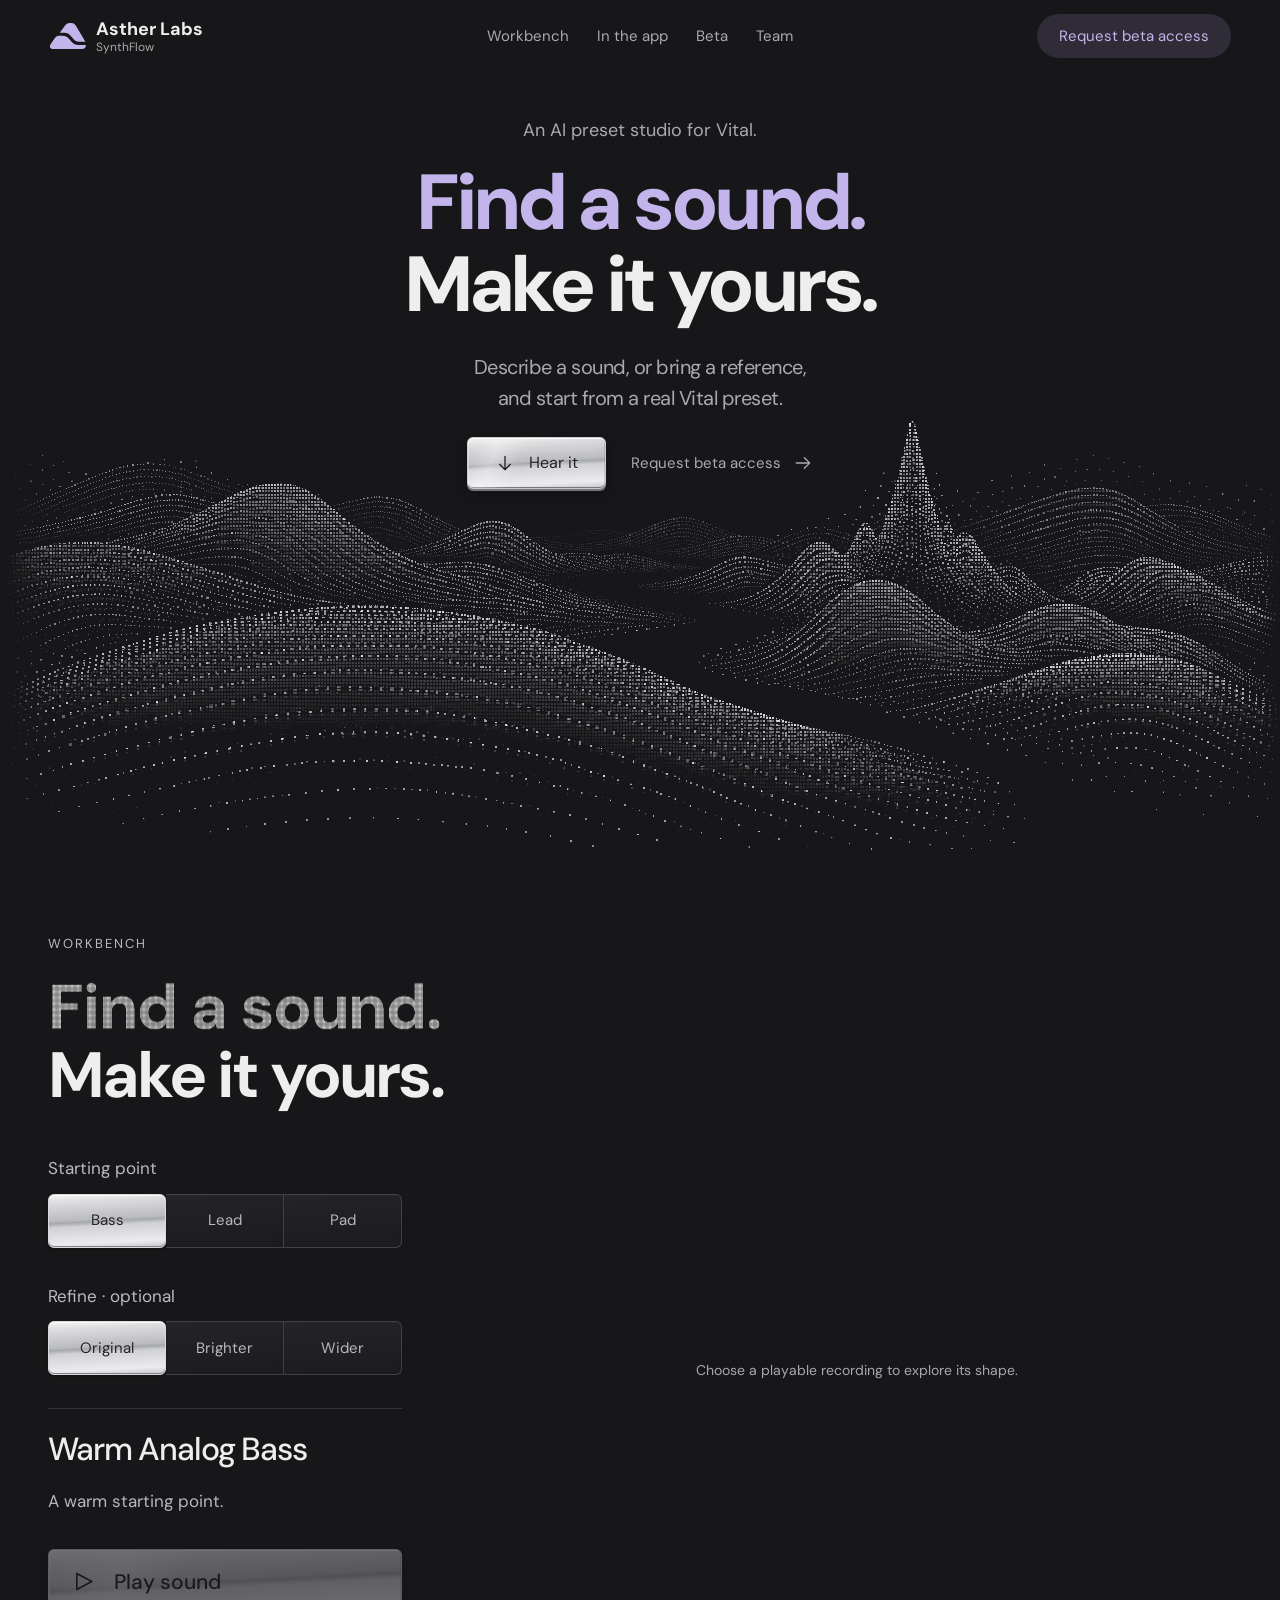
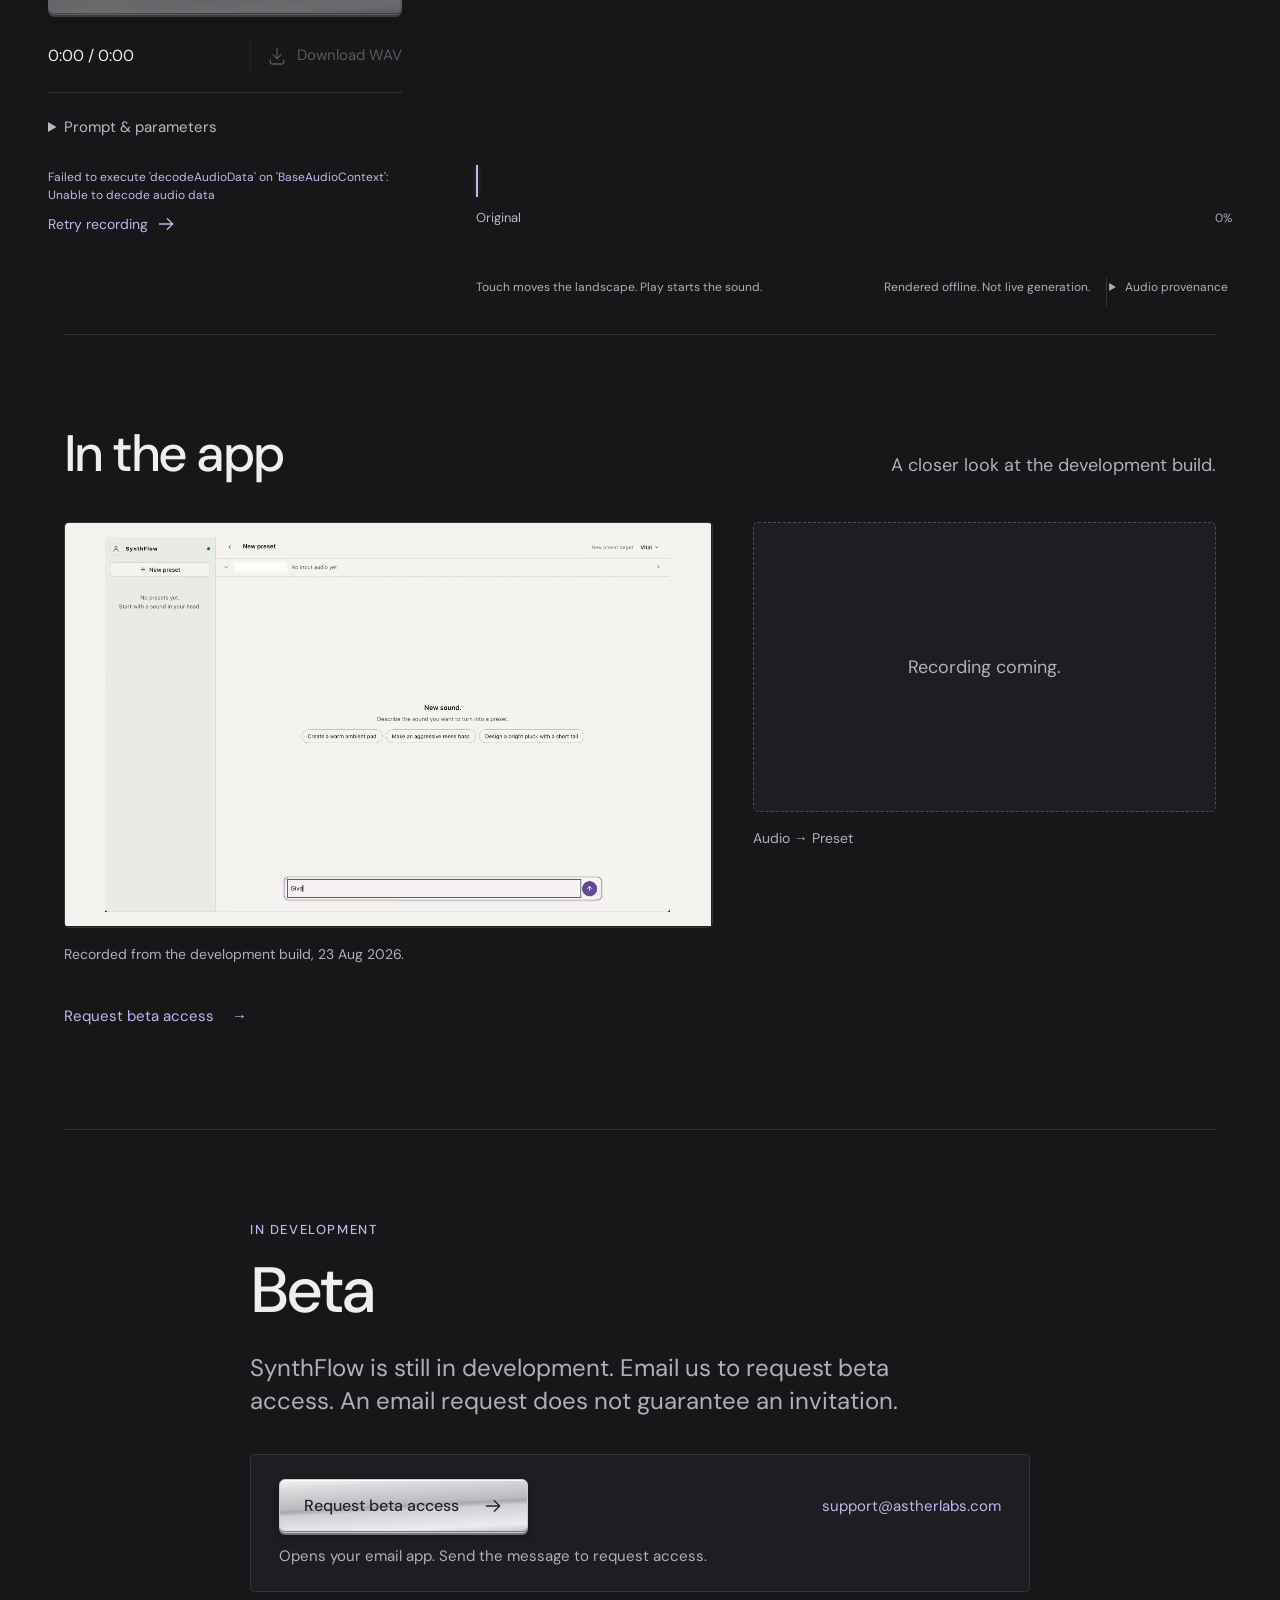
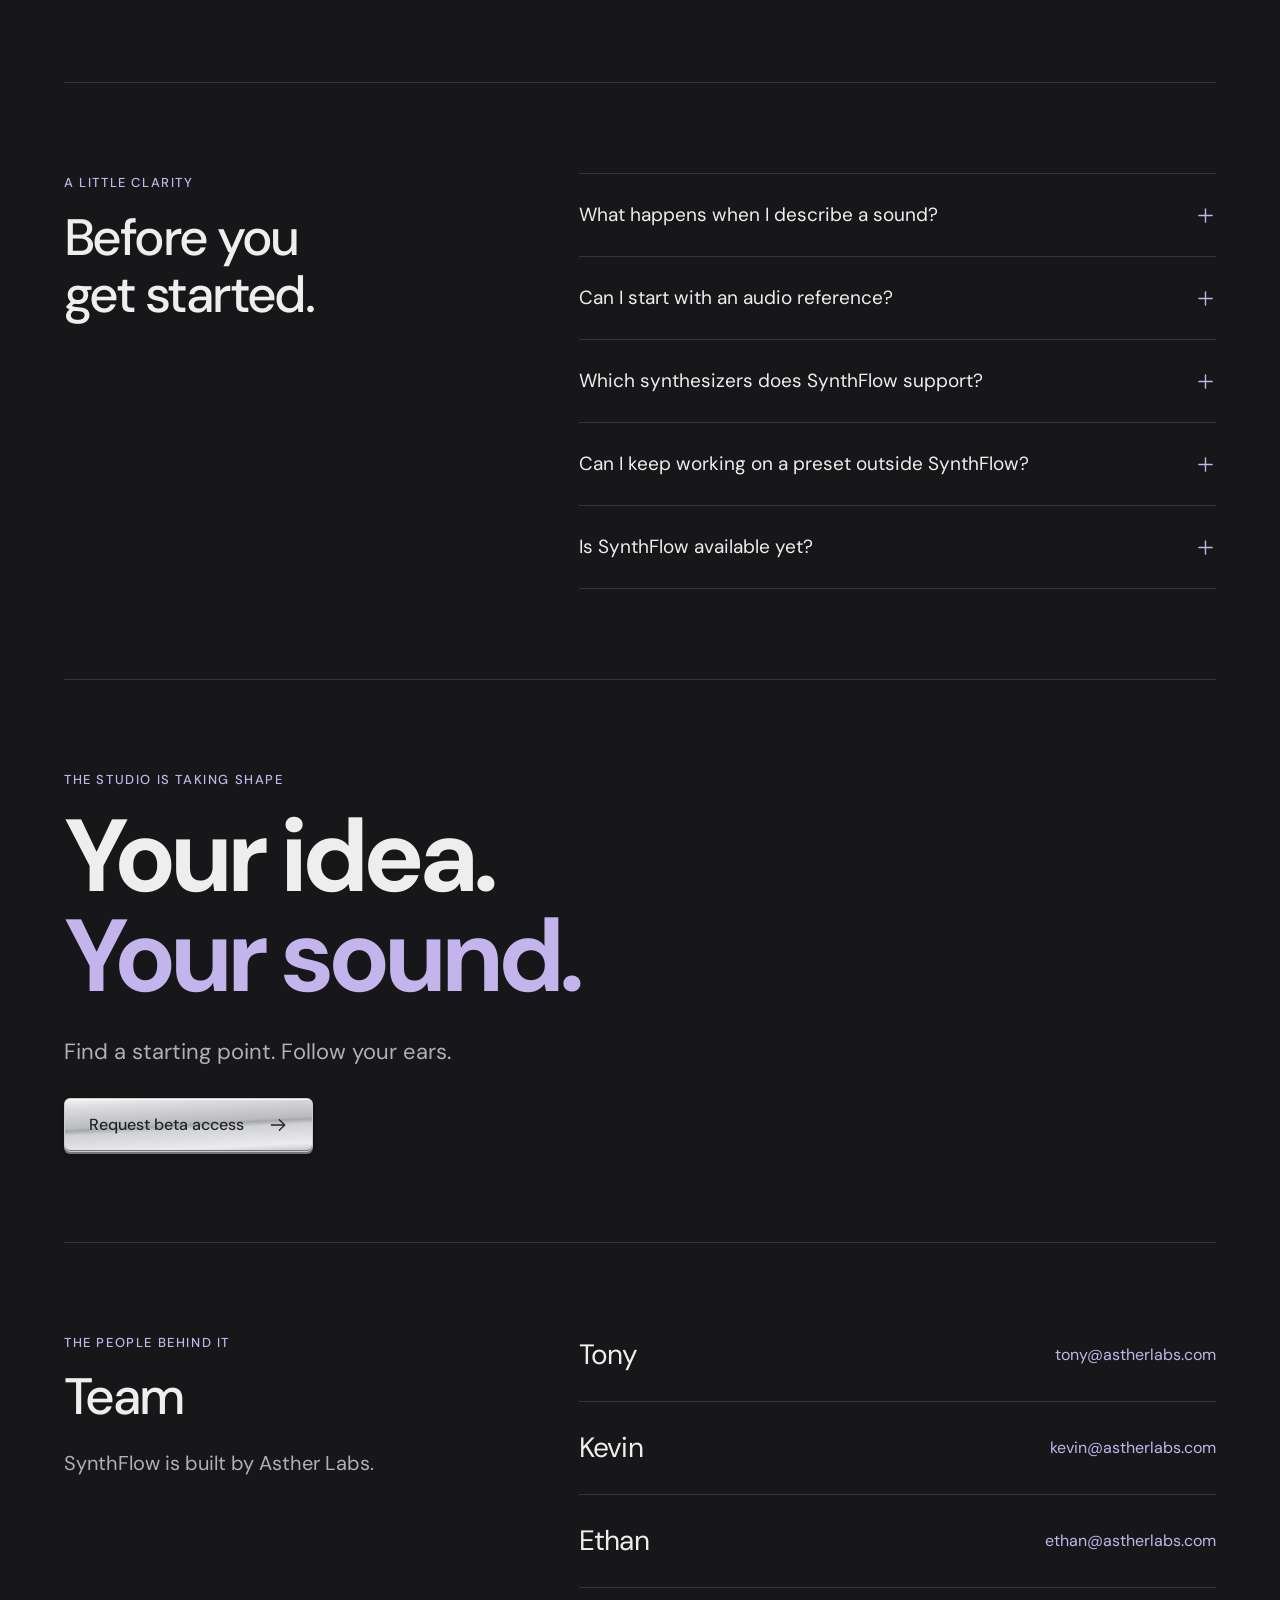
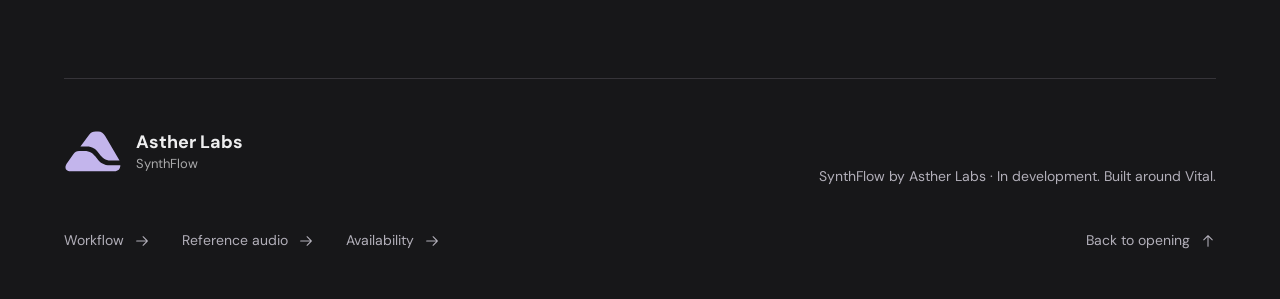
==== commit 53924984: "Prepare email-based beta access requests" ====
--- a/index.html
+++ b/index.html
@@ -1,8 +1,8 @@
 <!doctype html>
-<html lang="en"><head><meta charset="UTF-8"/><meta name="viewport" content="width=device-width, initial-scale=1.0"/><meta name="theme-color" content="#171719"/><link rel="icon" type="image/svg+xml" href="/images/brand/asther-mark.svg"/><title>SynthFlow — Find a sound. Make it yours.</title>  <script type="module" crossorigin src="/assets/homepage-BwKAYDN-.js"></script>
-  <link rel="modulepreload" crossorigin href="/assets/BrandLockup-BpaH7Yxh.js">
+<html lang="en"><head><meta charset="UTF-8"/><meta name="viewport" content="width=device-width, initial-scale=1.0"/><meta name="theme-color" content="#171719"/><link rel="icon" type="image/svg+xml" href="/images/brand/asther-mark.svg"/><title>SynthFlow — Find a sound. Make it yours.</title>  <script type="module" crossorigin src="/assets/homepage-C3_muBcL.js"></script>
+  <link rel="modulepreload" crossorigin href="/assets/BrandLockup-DBLuczRP.js">
   <link rel="stylesheet" crossorigin href="/assets/BrandLockup-BtO5Budm.css">
-  <link rel="stylesheet" crossorigin href="/assets/homepage-Dq0vyJ3h.css">
+  <link rel="stylesheet" crossorigin href="/assets/homepage-CP7_J-rw.css">
 <meta name="description" content="An AI preset studio for Vital. Find a sound, explore recorded examples, and make it yours. SynthFlow is in development."/>
 <meta property="og:title" content="SynthFlow — Find a sound. Make it yours."/>
 <meta property="og:description" content="An AI preset studio for Vital. Find a sound, explore recorded examples, and make it yours. SynthFlow is in development."/>
--- a/assets/homepage-CP7_J-rw.css
+++ b/assets/homepage-CP7_J-rw.css
@@ -0,0 +1 @@
+.audio-stage .stage-wave-pair{pointer-events:none}.audio-stage .surface-browser{position:absolute;z-index:4;left:10px;right:0;top:0;height:38px}.audio-stage .surface-browser input{-webkit-appearance:none;-moz-appearance:none;appearance:none;display:block;width:100%;height:38px;margin:0;background:transparent;cursor:ew-resize;touch-action:pan-y}.audio-stage .surface-browser input::-webkit-slider-runnable-track{height:1px;background:transparent}.audio-stage .surface-browser input::-webkit-slider-thumb{-webkit-appearance:none;-moz-appearance:none;appearance:none;width:2px;height:32px;margin-top:-16px;background:#c3b5ec;border:0;border-radius:0;box-shadow:0 0 5px #c3b5ec40}.audio-stage .surface-browser input::-moz-range-track{height:1px;background:transparent}.audio-stage .surface-browser input::-moz-range-thumb{width:2px;height:32px;background:#c3b5ec;border:0;border-radius:0}.audio-stage .surface-browser input:focus-visible{outline:1px solid #c3b5ec;outline-offset:4px}.audio-stage .surface-browser-heading,.audio-stage .surface-browser-ends,.audio-stage .surface-sr-only{position:absolute;width:1px;height:1px;padding:0;margin:-1px;overflow:hidden;clip:rect(0,0,0,0);white-space:nowrap;border:0}.audio-stage .time-position{font-size:12px;color:#aaa4b5;font-variant-numeric:tabular-nums;margin-left:auto}.audio-stage .stage-wave-labels>.stage-motion{margin-left:0}.audio-stage .terrain-invitation{left:var(--invite-left,59%);top:var(--invite-top,10px)}@media(max-width:800px){.audio-stage .surface-browser{left:0}}@font-face{font-family:DM Sans;font-style:normal;font-display:swap;font-weight:400;src:url(/assets/dm-sans-latin-400-normal-CW0RaeGs.woff2) format("woff2"),url(/assets/dm-sans-latin-400-normal-BwCSEQnW.woff) format("woff")}@font-face{font-family:DM Sans;font-style:normal;font-display:swap;font-weight:500;src:url(/assets/dm-sans-latin-500-normal-B9HHJjqV.woff2) format("woff2"),url(/assets/dm-sans-latin-500-normal-Dr3UlScf.woff) format("woff")}@font-face{font-family:DM Sans;font-style:normal;font-display:swap;font-weight:700;src:url(/assets/dm-sans-latin-700-normal-DvUfVpUG.woff2) format("woff2"),url(/assets/dm-sans-latin-700-normal-CUSSCpQX.woff) format("woff")}@font-face{font-family:DM Sans;font-style:normal;font-display:swap;font-weight:800;src:url(/assets/dm-sans-latin-800-normal-C2H8778U.woff2) format("woff2"),url(/assets/dm-sans-latin-800-normal-BwbkPQqB.woff) format("woff")}:root{color-scheme:dark;--bg:#171719;--text:#eeeeef;--muted:#aaa6b0;--rule:#363339;--lavender:#c3b5ec;--action-text:#25202f;--stage-title-ink:238 238 239;font-family:DM Sans,sans-serif;font-synthesis:none;color:var(--text);background:var(--bg);line-height:1.45}*{box-sizing:border-box}body{margin:0}button,a,summary{-webkit-tap-highlight-color:transparent}button{font:inherit;color:inherit;cursor:pointer}button:disabled{opacity:.4;cursor:not-allowed}a{color:inherit;text-decoration:none}h1,h2,p{margin:0}button:focus-visible,a:focus-visible,summary:focus-visible,canvas:focus-visible{outline:2px solid var(--lavender);outline-offset:5px}svg{width:20px;height:20px;flex:none}::selection{background:#5a4c70;color:#fff}html{scroll-padding-top:96px;scroll-behavior:smooth}.stage-page{overflow:clip}.stage-skip{position:fixed;z-index:99;top:8px;left:8px;padding:12px 20px;background:var(--lavender);color:var(--action-text);transform:translateY(-180%)}.stage-skip:focus{transform:none}.stage-header{height:76px;display:grid;grid-template-columns:minmax(0,1fr) auto minmax(0,1fr);align-items:center;padding:0 4.8%;border-bottom:1px solid var(--rule);background:var(--bg);position:relative;z-index:5}.stage-brand{font-size:29px;letter-spacing:-1.2px;font-weight:700;justify-self:start}.stage-header nav{display:flex;gap:36px;align-items:center}.stage-header nav a{font-size:16px;color:var(--muted);padding:16px 0}.stage-header nav a[aria-current],.stage-header nav a:hover{color:var(--lavender)}.stage-beta{justify-self:end;padding:11px 24px;border-radius:28px;background:#2c2933;font-size:15px;color:var(--lavender)}.stage-menu{display:none;border:0;background:none;width:44px;height:44px}.resonant-stage{position:relative;padding:45px 0 28px;max-width:2200px;margin:auto;isolation:isolate}.stage-heading{padding:0 4.8%;position:relative;z-index:2;pointer-events:none}.stage-eyebrow{font-size:13px;letter-spacing:2.4px;color:#bbb8c0;margin-bottom:16px}.stage-heading>h1,.stage-heading>h2{font-size:clamp(48px,5.5vw,78px);font-weight:700;line-height:1.045;letter-spacing:-3.5px}.stage-heading>h1>span,.stage-heading>h2>span{display:block;width:fit-content}.stage-pixel-title{font-size:clamp(48px,6.2vw,88px);font-weight:700;letter-spacing:-1px;white-space:nowrap;pointer-events:auto}.stage-terrain{height:385px;position:relative;width:100%;margin-top:0;z-index:1}.stage-terrain canvas{display:block;width:100%;height:100%}.stage-terrain[data-empty=true]{min-height:260px}.terrain-message{position:absolute;inset:45% 10% auto;text-align:center;color:var(--muted);font-size:14px;pointer-events:none}.stage-instrument{position:relative;z-index:2;margin:0 4.8%}.stage-selected{display:flex;align-items:center;gap:21px;min-height:45px}.stage-selected h2{font-size:24px;letter-spacing:-.7px;font-weight:500}.selected-divider{height:25px;width:1px;background:#89858e}.stage-selected p{color:#bab7c0;font-size:17px}.stage-motion{margin-left:auto;display:flex;align-items:center;gap:5px;background:none;border:0;padding:8px 0;color:var(--muted);font-size:12px;min-height:40px}.stage-motion svg{width:14px;height:14px}.wave-trace{display:block;width:100%;height:38px;margin:4px 0 14px;opacity:.8}.stage-console{border-block:1px solid var(--rule);display:grid;grid-template-columns:1fr 1fr 1.12fr;gap:0;padding:24px 0 25px;outline:none}.stage-console fieldset{min-width:0;border:0;margin:0;padding:0 29px 0 0}.stage-console fieldset+fieldset{border-left:1px solid var(--rule);padding:0 30px}.stage-console legend{float:left;width:100%;font-size:12px;letter-spacing:1.4px;color:#b9b4bf;margin:0 0 12px;padding:0}.stage-console fieldset>div{clear:both;display:grid;grid-template-columns:repeat(3,minmax(0,1fr));gap:11px}:root{--metal-face:linear-gradient(178deg,#e9e5ef 0%,#d4cddb 15%,#b8adc8 47%,#aca0be 50%,#c9bed8 56%,#dbd3e6 86%,#c1b4d2 100%);--metal-edge:#b9afc6;--metal-shadow:#6d617a}.stage-choice{position:relative;isolation:isolate;overflow:hidden;min-height:45px;border:1px solid #48434e;border-radius:5px;background:linear-gradient(175deg,#333038,#26232b 52%,#302c35);box-shadow:inset 0 1px #ffffff16,inset 0 -1px #0006,0 1px 2px #0005;color:#c6c2ca;font-size:14px;padding:8px 10px;transition:filter .2s,border-color .2s,color .2s,box-shadow .2s,transform .12s}.stage-choice:before{content:"";position:absolute;top:1px;right:1px;bottom:1px;left:1px;z-index:-1;border-radius:inherit;background:repeating-linear-gradient(0deg,#fff0,#fff0 1px,#ffffff09 1px,#ffffff09 2px);pointer-events:none}.stage-choice:hover:not(:disabled){border-color:#8b8196;color:#f1edf7;filter:brightness(1.08)}.stage-choice[aria-pressed=true]{background:var(--metal-face);box-shadow:inset 0 1px #fffb,inset 1px 0 #ece5f444,inset 0 -1px #766886,0 1px 0 var(--metal-shadow),0 2px 5px #0005;color:var(--action-text);border-color:var(--metal-edge);text-shadow:0 1px 0 #ffffff38}.stage-choice[aria-pressed=true]:hover{color:var(--action-text);border-color:#d7cce5;filter:brightness(1.035)}.stage-choice:active:not(:disabled){transform:translateY(1px);filter:brightness(.97);box-shadow:inset 0 1px 2px #0002,0 1px #0c0b0f}.stage-transport{display:flex;gap:19px;align-items:flex-end;padding-left:34px;border-left:1px solid var(--rule);min-width:0}.stage-play{display:flex;gap:10px;align-items:center;justify-content:center;min-height:54px;min-width:185px;padding:12px 22px;font-size:17px;font-weight:500;white-space:nowrap}.stage-play,.journey-page .hero-actions .primary{position:relative;isolation:isolate;overflow:hidden;border:1px solid var(--metal-edge);border-radius:6px;background:var(--metal-face);color:var(--action-text);box-shadow:inset 0 1px #ffffffe0,inset 1px 0 #fff6,inset -1px 0 #76678644,inset 0 -1px #756384,0 2px 0 var(--metal-shadow),0 3px #211b27,0 5px 10px #0005;text-shadow:0 1px 0 #ffffff48;transition:filter .2s,box-shadow .2s,transform .12s}.stage-play:before,.journey-page .hero-actions .primary:before{content:"";position:absolute;top:0;right:0;bottom:0;left:0;z-index:-1;border-radius:inherit;background:linear-gradient(113deg,transparent 9%,#ffffff55 27%,#ffffff08 44%,transparent 58%),repeating-linear-gradient(0deg,#fff0,#fff0 1px,#ffffff0b 1px,#ffffff0b 2px);transform:translate(-7%);transition:transform .45s ease-out;pointer-events:none}.stage-play:after,.journey-page .hero-actions .primary:after{content:"";position:absolute;top:0;left:9%;right:9%;height:1px;background:linear-gradient(90deg,transparent,#fff,transparent);pointer-events:none}.stage-play:hover:not(:disabled),.journey-page .hero-actions .primary:hover:not(:disabled){background:var(--metal-face);filter:brightness(1.025);box-shadow:inset 0 1px #fff,inset 1px 0 #fff8,inset -1px 0 #76678644,inset 0 -1px #756384,0 2px 0 var(--metal-shadow),0 3px #211b27,0 6px 14px #0006}.stage-play:hover:not(:disabled):before,.journey-page .hero-actions .primary:hover:before{transform:translate(7%)}.stage-play:active:not(:disabled),.journey-page .hero-actions .primary:active{transform:translateY(1px);filter:brightness(.97);box-shadow:inset 0 1px 2px #49395633,inset 0 -1px #756384,0 1px 0 var(--metal-shadow),0 2px 4px #0005}.stage-play svg{width:22px;height:22px}.stage-time{font-size:14px;white-space:nowrap;font-variant-numeric:tabular-nums;align-self:center;padding-top:20px}.stage-download{display:flex;gap:8px;align-items:center;justify-content:center;padding:6px 0 6px 18px;border:0;border-left:1px solid var(--rule);background:none;min-height:44px;color:#beb9c4;font-size:14px;align-self:flex-end}.stage-download:hover:not(:disabled){color:var(--text)}.stage-status{font-size:12px;color:var(--muted);margin-top:10px;min-height:19px}.stage-status[data-issue=true]{color:var(--lavender)}.stage-retry{display:flex;gap:8px;align-items:center;border:0;background:none;color:var(--lavender);padding:10px 0;font-size:14px}.stage-footnote{display:flex;gap:22px;align-items:baseline;font-size:12px;color:#b1adb6;margin-top:16px;line-height:1.6}.stage-footnote>p{margin-right:auto}.stage-footnote>span{white-space:nowrap}.stage-provenance{max-width:300px;min-width:155px;padding-left:24px;border-left:1px solid var(--rule)}.stage-provenance summary{cursor:pointer;min-height:32px;list-style-position:outside;padding-right:4px}.stage-provenance[open]{max-width:none}.stage-provenance>div{position:absolute;left:0;right:0;top:100%;padding:24px 0 36px;background:var(--bg);font-size:13px}.stage-provenance p{max-width:100ch;margin-bottom:12px}.stage-provenance dl{display:grid;grid-template-columns:repeat(7,1fr);gap:18px;margin:20px 0;border-block:1px solid var(--rule);padding:16px 0}.stage-provenance dt{color:var(--muted);font-size:12px}.stage-provenance dd{margin:4px 0 0;color:var(--text);font-size:14px}.provenance-prompt{font-style:italic}@media(min-width:1600px){.resonant-stage{padding-top:52px}.stage-terrain{height:clamp(440px,26vw,580px)}.stage-instrument{margin-top:0}.stage-header{height:82px}.stage-heading :is(h1,h2){font-size:90px}.stage-pixel-title{font-size:100px}.stage-console{grid-template-columns:1.02fr 1.02fr 1fr}.stage-transport{justify-content:space-between;gap:24px}.stage-choice{min-height:48px}.stage-play{min-width:190px}}@media(max-width:1200px){.stage-header nav{gap:22px}.stage-console{grid-template-columns:1fr 1fr}.stage-transport{grid-column:1 / -1;border-left:0;border-top:1px solid var(--rule);padding:18px 0 0;margin-top:20px;align-items:center;justify-content:center}.stage-time{padding:0}.stage-download{align-self:center}.stage-console fieldset+fieldset{padding-right:0}.stage-terrain{height:370px}.stage-selected h2{font-size:21px}.stage-selected p{font-size:15px}.stage-footnote{flex-wrap:wrap;gap:12px 20px}.stage-footnote>p{width:100%}.stage-footnote>span{margin-right:auto}.stage-provenance{min-width:auto}}@media(max-width:800px){.stage-header{height:66px;padding:0 5%;grid-template-columns:1fr auto}.stage-brand{font-size:24px}.stage-beta{display:none}.stage-menu{display:flex;align-items:center;justify-content:center}.stage-header nav{display:none;position:absolute;top:65px;left:0;right:0;padding:16px 5%;background:var(--bg);border-bottom:1px solid var(--rule);gap:24px;flex-wrap:wrap}.stage-header nav[data-open=true]{display:flex}.stage-header nav a{font-size:14px}.resonant-stage{padding-top:38px}.stage-heading{padding:0 5%}.stage-heading>h1,.stage-heading>h2{font-size:clamp(42px,7vw,65px);letter-spacing:-2px}.stage-pixel-title{font-size:clamp(42px,7.5vw,68px);letter-spacing:-.9px}.stage-eyebrow{font-size:12px;margin-bottom:15px}.stage-terrain{height:340px;margin-top:14px}.stage-instrument{margin:0 5%}.stage-selected{gap:14px;flex-wrap:wrap}.stage-selected h2{font-size:21px}.stage-selected p{font-size:14px}.stage-motion{font-size:12px}.stage-selected .selected-divider{display:none}.stage-console{padding:20px 0}.stage-console fieldset{padding-right:20px}.stage-console fieldset+fieldset{padding-left:20px}.stage-console fieldset>div{gap:7px}.stage-choice{padding-inline:8px}.stage-provenance dl{grid-template-columns:repeat(3,1fr)}}@media(max-width:540px){.resonant-stage{padding-top:32px}.stage-heading :is(h1,h2){font-size:clamp(34px,9.25vw,49px);letter-spacing:-1.5px}.stage-pixel-title{font-size:clamp(36px,10vw,52px);letter-spacing:-.7px}.stage-eyebrow{margin-bottom:12px}.stage-terrain{height:260px;margin-top:18px}.stage-selected{display:grid;grid-template-columns:1fr auto;gap:5px 10px}.stage-selected h2{grid-column:1;font-size:20px}.stage-selected p{grid-column:1 / -1;grid-row:2;min-height:21px;line-height:1.5}.stage-motion{grid-column:2;grid-row:1;font-size:0;min-width:35px;justify-content:center}.stage-motion svg{width:18px;height:18px}.wave-trace{height:31px;margin-bottom:10px}.stage-console{display:block;padding:18px 0}.stage-console fieldset{padding:0}.stage-console fieldset+fieldset{padding:18px 0 0;margin-top:17px;border-left:0;border-top:1px solid var(--rule)}.stage-console legend{letter-spacing:1.2px;margin-bottom:10px}.stage-choice{min-height:45px;font-size:14px}.stage-console fieldset>div{gap:10px}.stage-transport{justify-content:space-between;gap:12px}.stage-play{min-width:155px;padding:11px 17px;font-size:16px;min-height:50px}.stage-time{font-size:13px}.stage-download{padding-left:11px;gap:5px;font-size:12px}.stage-download svg{width:18px}.stage-status{font-size:12px;min-height:37px;margin-top:10px}.stage-footnote{font-size:12px;gap:9px 13px;margin-top:6px}.stage-footnote>p{max-width:32ch}.stage-footnote>span{white-space:normal;max-width:17ch}.stage-provenance{padding-left:12px}.stage-provenance summary{max-width:14ch}.stage-provenance>div{font-size:13px}.stage-provenance dl{grid-template-columns:repeat(2,1fr)}}@media(prefers-reduced-motion:reduce){html{scroll-behavior:auto}*,*:before,*:after{animation:none!important;transition:none!important}.stage-play:active,.stage-choice:active,.journey-page .hero-actions .primary:active,.journey-page .hero-actions .primary:before,.stage-play:before,.stage-play:hover:not(:disabled):before,.journey-page .hero-actions .primary:hover:before{transform:none}}.stage-header{position:sticky;top:0}.stage-footnote:has(.stage-provenance[open]){flex-wrap:wrap}.stage-provenance[open]{flex-basis:100%;border-left:0;padding-left:0;order:3}.stage-provenance>div{position:static;padding:18px 0 8px}.stage-terrain[aria-busy=true] canvas{visibility:hidden;pointer-events:none}.stage-recording-note{color:var(--lavender);font-size:12px;line-height:1.6;margin-top:6px}.stage-terrain[data-empty=true] canvas{visibility:hidden;pointer-events:none}.journey-page h1{margin:0}.journey-page .skip{position:fixed;z-index:100;top:10px;left:10px;padding:12px 18px;background:var(--purple);color:#fff;transform:translateY(-150%)}.journey-page .skip:focus{transform:none}.journey-page .site-header{position:fixed;inset:0 0 auto;height:72px;z-index:50;display:grid;grid-template-columns:minmax(0,1fr) auto minmax(0,1fr);align-items:center;padding:0 5%;background:var(--bg);border-bottom:1px solid var(--rule)}.journey-page .brand{font-size:26px;font-weight:700;letter-spacing:-1.1px;justify-self:start}.journey-page .site-header nav{display:flex;align-items:center;gap:36px}.journey-page .site-header nav a{font-size:15px;color:var(--muted);padding-block:12px}.journey-page .site-header nav a:hover{color:var(--purple)}.journey-page .beta-link{justify-self:end;background:var(--purple-pale);color:var(--purple);padding:10px 22px;border-radius:24px;font-size:15px}.journey-page .menu-toggle{display:none;background:none;border:0;width:44px;height:44px}.journey-page .opening{position:relative;min-height:875px;padding-top:135px}.journey-page .hero-content{position:relative;z-index:2;text-align:center;width:min(960px,92%);margin:auto}.journey-page .eyebrow{font-size:18px;color:var(--muted);margin-bottom:18px}.journey-page h1{font-size:clamp(54px,6.1vw,88px);font-weight:800;letter-spacing:-.055em;line-height:1.045}.journey-page h1>span{display:block}.journey-page .pixel-title{position:relative;width:fit-content;max-width:100%;margin-inline:auto;color:var(--purple);letter-spacing:-.025em;font-kerning:none;font-variant-ligatures:none;white-space:nowrap}.journey-page .pixel-title-text{display:block}.journey-page .pixel-title canvas{position:absolute;top:0;right:0;bottom:0;left:0;width:100%;height:100%;opacity:0;pointer-events:none}.journey-page .pixel-title[data-ready=true] canvas{opacity:1}.journey-page .pixel-title[data-ready=true] .pixel-title-text{opacity:0}.journey-page .intro{font-size:20px;line-height:1.55;color:var(--muted);margin:27px auto 23px;letter-spacing:-.025em}.journey-page .hero-actions{display:flex;gap:25px;justify-content:center;align-items:center}.journey-page .button{display:inline-flex;align-items:center;justify-content:center;gap:14px;min-height:52px;padding:13px 27px;border:1px solid transparent;border-radius:4px;font-size:16px;white-space:nowrap}.journey-page .primary{background:var(--purple);color:#fff}.journey-page .primary:hover:not(:disabled){background:var(--purple-dark)}.journey-page .text-link{display:inline-flex;gap:12px;align-items:center;color:var(--muted);font-size:15px;min-height:44px;background:none;border:none;padding:0}.journey-page .text-link:hover{color:var(--purple)}.journey-page .hero-landscape{position:absolute;top:430px;left:-2%;width:104%;height:415px;pointer-events:none}.journey-page .motion-control{border:0;background:none;display:flex;gap:7px;align-items:center;font-size:12px;color:var(--muted);min-height:40px}.journey-page .motion-control svg{width:15px;height:15px}@media(min-width:1600px){.journey-page .opening{min-height:960px;padding-top:157px}.journey-page .hero-landscape{top:467px;height:450px}.journey-page .hero-content h1{font-size:94px}}@media(max-width:1000px){.journey-page .site-header nav{gap:22px}.journey-page .opening{min-height:810px}.journey-page .hero-landscape{top:408px;height:365px}}@media(max-width:800px){.journey-page .site-header{height:64px;grid-template-columns:1fr auto;gap:14px}.journey-page .brand{font-size:24px}.journey-page .beta-link{display:none}.journey-page .menu-toggle{display:flex;align-items:center;justify-content:center;justify-self:end}.journey-page .site-header nav{display:none;position:absolute;top:63px;left:0;right:0;padding:20px 5%;background:var(--bg);border-bottom:1px solid var(--rule);gap:24px;flex-wrap:wrap}.journey-page .site-header nav[data-open=true]{display:flex}.journey-page .opening{padding-top:130px;min-height:760px}.journey-page .hero-landscape{top:418px;height:310px}.journey-page .hero-content h1{font-size:clamp(40px,8vw,64px)}.journey-page .eyebrow{font-size:16px}.journey-page .intro{font-size:18px}}@media(max-width:540px){.journey-page .opening{padding-top:119px;min-height:755px}.journey-page .hero-content{width:92%}.journey-page .hero-content h1{font-size:clamp(36px,10.5vw,55px);letter-spacing:-.055em}.journey-page .pixel-title{letter-spacing:-.025em}.journey-page .eyebrow{font-size:14px;margin-bottom:22px}.journey-page .intro{font-size:17px;max-width:29ch;margin-top:24px;line-height:1.55}.journey-page .desktop-break{display:none}.journey-page .hero-actions{gap:20px;margin-top:3px}.journey-page .button{min-height:50px;padding:12px 22px;font-size:15px}.journey-page .text-link{font-size:14px;gap:6px}.journey-page .hero-landscape{top:405px;height:307px;width:150%;left:-25%}}@media(min-width:1001px)and (max-width:1599px){.journey-page .opening{padding-top:117px}.journey-page .hero-landscape{top:380px;height:505px}}@media(min-width:1600px){.journey-page .hero-landscape{top:420px;height:520px}}.journey-page .field-invitation{position:absolute;z-index:3;bottom:10px;left:50%;transform:translate(-50%);display:flex;align-items:center;gap:20px;font-size:12px;color:var(--muted);white-space:nowrap;background:var(--bg);padding-inline:10px}.journey-page .field-invitation>span{letter-spacing:.2px}@media(max-width:540px){.journey-page .field-invitation{gap:12px;bottom:18px}.journey-page .field-invitation>span{max-width:125px;white-space:normal}}@media(prefers-reduced-motion:reduce){.journey-page .field-invitation>span{display:none}}@media(min-width:801px){.journey-page .field-invitation{top:526px;bottom:auto}}@media(min-width:1600px){.journey-page .field-invitation{top:578px}}@media(min-width:801px)and (max-width:1000px){.journey-page .field-invitation{top:575px}}.journey-page .field-invitation{width:max-content;max-width:calc(100% - 32px)}@media(max-width:540px){.journey-page .field-invitation>span{max-width:none;white-space:nowrap}}.journey-page .primary{background:var(--button-bg)}.journey-page .primary:hover:not(:disabled){background:var(--button-hover)}.journey-page .pixel-title{color:var(--text)}.journey-page .pixel-title canvas{filter:none}.journey-page .menu-toggle{color:var(--text)}.journey-page .skip{background:var(--button-bg)}.journey-page .primary,.journey-page .skip{color:var(--action-text)}:root{--metal-face:linear-gradient(177deg,#f5f5f5 0%,#dddddf 14%,#babbbf 46%,#a6a7ac 50%,#d0d1d4 57%,#ececef 87%,#c3c4c8 100%);--metal-edge:#c9cace;--metal-shadow:#74767c;--action-text:#202126}.resonant-stage{display:grid;grid-template-columns:minmax(300px,354px) minmax(0,1fr);grid-template-rows:auto 1fr auto;column-gap:64px;row-gap:0;max-width:1920px;padding:60px 3.75% 28px;min-height:940px}.stage-heading{grid-column:1;grid-row:1;padding:0;z-index:3;position:relative;margin-bottom:46px;width:430px;max-width:calc(100vw - 40px)}.stage-heading>h1,.stage-heading>h2{font-size:64px;line-height:1.065;letter-spacing:-2.8px;font-weight:700}.stage-heading .stage-pixel-title{font-size:64px;letter-spacing:-1.5px;line-height:1.065}.stage-heading .stage-eyebrow{font-size:13px;letter-spacing:2px;margin-bottom:20px}.stage-instrument{grid-column:1;grid-row:2;margin:0;align-self:start;z-index:3;min-width:0}.stage-console{display:flex;flex-direction:column;border:0;padding:0;gap:0}.stage-console fieldset,.stage-console fieldset+fieldset{padding:0;border:0;margin:0 0 36px}.stage-console legend{font-size:17px;letter-spacing:0;color:#bcb9c3;margin-bottom:13px}.stage-console fieldset>div{display:grid;grid-template-columns:repeat(3,minmax(0,1fr));gap:0}.stage-choice{font-size:15px;min-height:54px;border-color:#414045;border-radius:0;box-shadow:inset 0 1px #ffffff06;background:linear-gradient(175deg,#232326,#1b1b1e);color:#b8b6bf;padding-inline:9px}.stage-choice+.stage-choice{border-left:0}.stage-choice:first-child{border-radius:6px 0 0 6px}.stage-choice:last-child{border-radius:0 6px 6px 0}.stage-choice:before{opacity:.2}.stage-choice[aria-pressed=true]{border:1px solid #d9dadd;border-radius:6px;position:relative;z-index:1;color:var(--action-text);background:var(--metal-face);box-shadow:inset 0 1px #fffc,inset 0 -1px #81828a,0 1px 3px #0005;text-shadow:0 1px 0 #ffffff55}.stage-choice[aria-pressed=true]:hover{color:var(--action-text);border-color:#f1f1f4}.stage-choice:focus-visible{z-index:2;outline-offset:4px}.stage-selected{display:block;border-top:1px solid var(--rule);padding-top:21px;margin-top:-3px;min-height:0}.stage-selected h2{font-size:32px;line-height:1.2;letter-spacing:-1.15px;font-weight:500}.stage-selected p{font-size:17px;line-height:1.5;margin-top:20px;min-height:27px;color:#bab7c0}.stage-transport{display:grid;grid-template-columns:1fr auto;align-items:center;gap:20px 12px;padding:0;margin:33px 0 0;border:0}.stage-play{grid-column:1 / -1;justify-content:flex-start;width:100%;min-width:0;min-height:66px;padding:15px 22px;font-size:21px;gap:18px;border-radius:6px}.stage-play svg{width:25px;height:25px}.stage-play,.journey-page .hero-actions .primary{border-color:var(--metal-edge);color:var(--action-text);box-shadow:inset 0 1px #ffffffe0,inset 1px 0 #fff6,inset -1px 0 #74767c44,inset 0 -1px #75777d,0 2px 0 var(--metal-shadow),0 3px #16171b,0 5px 10px #0005}.stage-play:hover:not(:disabled),.journey-page .hero-actions .primary:hover:not(:disabled){box-shadow:inset 0 1px #fff,inset 1px 0 #fff8,inset -1px 0 #74767c44,inset 0 -1px #75777d,0 2px 0 var(--metal-shadow),0 3px #16171b,0 6px 14px #0006}.stage-time{padding:0;font-size:16px;justify-self:start;align-self:center}.stage-download{border-left:1px solid var(--rule);padding:0 0 0 16px;align-self:center;gap:10px;font-size:15px;min-height:42px}.stage-status{font-size:12px;line-height:1.5;min-height:18px;margin-top:17px;color:#8f8c96}.stage-recording-note{font-size:12px}.stage-parameters{border-top:1px solid var(--rule);margin-top:15px;padding-top:12px;font-size:14px;color:#bbb8c1}.stage-parameters summary{cursor:pointer;padding:12px 0;font-size:15px;min-height:44px}.stage-parameters p{font-size:14px;line-height:1.7;margin:14px 0}.stage-parameters dl{display:grid;grid-template-columns:1fr 1fr;gap:15px;font-size:12px}.stage-parameters dt{color:var(--muted)}.stage-parameters dd{margin:5px 0 0;color:var(--text);font-size:14px}.stage-visual{grid-column:2;grid-row:1 / span 2;min-width:0;display:flex;flex-direction:column;position:relative;align-self:stretch;margin-top:-15px}.stage-terrain{height:auto;min-height:540px;flex:1;width:calc(100% + 3.75vw);margin:110px 0 0 -16px;position:relative;background:none}.stage-terrain[data-empty=true]{min-height:540px}.terrain-message{font-size:14px;inset:45% 14% auto}.terrain-invitation{position:absolute;z-index:2;left:59%;top:10px;display:flex;gap:10px;align-items:center;font-size:13px;color:#c3bfcc;pointer-events:none;white-space:nowrap}.terrain-pin{width:14px;height:14px;border:2px solid var(--lavender);border-radius:50%;position:relative}.terrain-pin:after{content:"";position:absolute;top:21px;left:4px;width:1px;height:28px;background:#aaa6b064}.stage-comparison{position:relative;z-index:2;min-height:81px;padding:0 0 0 10px;margin-top:0}.stage-wave-pair{position:relative;height:38px}.stage-wave-pair .wave-trace{position:absolute;top:0;right:0;bottom:0;left:0;width:100%;height:38px;margin:0;opacity:.9}.stage-wave-pair .wave-trace+canvas{opacity:.65}.stage-wave-labels{display:flex;align-items:center;gap:20px;color:#bab6c5;font-size:13px;min-height:36px;position:relative}.stage-wave-labels>svg{margin-inline:auto;width:18px;height:18px;color:#8e8998}.stage-wave-labels>.stage-motion{font-size:12px;margin-left:auto;min-height:36px;padding:4px 0;gap:5px}.stage-footnote{grid-column:2;grid-row:3;margin:34px 0 0 10px;display:flex;flex-wrap:wrap;align-items:baseline;gap:9px 16px;font-size:12px;position:relative;z-index:3}.stage-footnote>p{width:auto;max-width:none;margin-right:auto}.stage-footnote>span{max-width:none;white-space:nowrap}.stage-provenance{padding-left:18px;min-width:0;max-width:none}.stage-provenance summary{max-width:none;min-height:28px}.stage-provenance>div{font-size:13px}.stage-provenance dl{grid-template-columns:repeat(4,1fr)}@media(min-width:1600px){.resonant-stage{grid-template-columns:390px minmax(0,1fr);column-gap:80px;padding-top:70px;min-height:1050px}.stage-heading{width:480px}.stage-heading>h1,.stage-heading>h2,.stage-heading .stage-pixel-title{font-size:68px}.stage-terrain,.stage-terrain[data-empty=true]{min-height:610px}.stage-play{min-height:70px}.stage-selected h2{font-size:33px}}@media(max-width:1200px)and (min-width:801px){.resonant-stage{grid-template-columns:300px minmax(0,1fr);column-gap:32px;min-height:860px;padding-inline:4%}.stage-heading{width:365px}.stage-heading>h1,.stage-heading>h2,.stage-heading .stage-pixel-title{font-size:51px}.stage-heading{margin-bottom:38px}.stage-terrain,.stage-terrain[data-empty=true]{min-height:510px}.stage-console legend{font-size:16px}.stage-choice{font-size:14px}.stage-selected h2{font-size:26px}.stage-download{font-size:13px}.stage-footnote{grid-column:1 / -1;margin-left:0}.stage-transport{margin-top:27px}.stage-wave-labels>.stage-motion span{display:none}}@media(max-width:800px){.resonant-stage{grid-template-columns:1fr;grid-template-rows:auto auto auto auto;padding:36px 5% 28px;min-height:0}.stage-heading{grid-row:1;grid-column:1;width:auto;margin-bottom:0}.stage-heading>h1,.stage-heading>h2,.stage-heading .stage-pixel-title{font-size:clamp(36px,6.8vw,54px);letter-spacing:-1.6px}.stage-heading .stage-eyebrow{font-size:12px;margin-bottom:16px}.stage-visual{grid-column:1;grid-row:2;margin:8px 0 24px}.stage-terrain,.stage-terrain[data-empty=true]{min-height:0;height:350px;flex:none;width:calc(100% + 10vw);margin:0 0 0 -5vw}.terrain-invitation{left:62%;top:18%;font-size:12px}.stage-instrument{grid-column:1;grid-row:3;width:min(100%,540px);margin:0 auto}.stage-console fieldset,.stage-console fieldset+fieldset{margin-bottom:26px;padding:0;border:0}.stage-console legend{font-size:16px}.stage-console fieldset>div{gap:0}.stage-choice{min-height:50px;font-size:15px}.stage-selected{padding-top:20px}.stage-selected h2{font-size:27px}.stage-selected p{font-size:16px;margin-top:13px}.stage-transport{margin-top:24px;gap:16px 12px}.stage-play{font-size:20px;min-height:60px}.stage-time{font-size:15px}.stage-download{font-size:14px}.stage-comparison{padding:0;min-height:72px}.stage-wave-labels{font-size:12px;gap:14px}.stage-wave-labels>.stage-motion{font-size:12px;min-width:0}.stage-footnote{grid-column:1;grid-row:4;margin:28px 0 0;gap:12px;font-size:12px}.stage-footnote>p{width:100%}.stage-provenance{margin-left:auto;padding-left:12px}.stage-provenance dl{grid-template-columns:repeat(2,1fr)}.stage-status{min-height:18px}.stage-parameters{margin-top:14px}}@media(max-width:450px){.stage-terrain,.stage-terrain[data-empty=true]{height:285px}.stage-heading>h1,.stage-heading>h2,.stage-heading .stage-pixel-title{font-size:36px}.stage-visual{margin-top:12px}.terrain-invitation{left:59%;font-size:12px}.stage-wave-labels>.stage-motion span{display:none}}@media(prefers-reduced-motion:reduce){.stage-play:before,.stage-play:hover:not(:disabled):before,.journey-page .hero-actions .primary:before,.journey-page .hero-actions .primary:hover:before{transform:none}}.journey-page{overflow:clip;min-width:0;--purple:#c3b5ec;--purple-dark:#d4c9f4;--purple-pale:#2f2c37;--button-bg:#c3b5ec;--button-hover:#d4c9f4;--terrain-rgb:.85 .85 .87}.journey-page .opening,.journey-page .site-header{line-height:1.5;--muted:#aaa9b1;--rule:#353439}.journey-page .opening h1>span{width:auto}.journey-page .opening h1>.pixel-title{width:fit-content}.journey-page .stage-page{overflow:visible}.journey-page .resonant-stage{line-height:1.45;outline:none;isolation:auto}.journey-page .stage-heading{opacity:var(--journey-heading-opacity,0);transform:translateY(var(--journey-heading-offset,0px))}.journey-page .stage-terrain{outline:none;cursor:crosshair}.journey-page .stage-terrain:focus-visible{outline:1px solid var(--lavender);outline-offset:-9px}.journey-page .stage-terrain[aria-disabled=true]{cursor:default}.journey-page .stage-instrument{background:var(--bg)}.journey-page .site-header nav a[aria-current]{color:var(--purple)}@media(prefers-reduced-motion:reduce){.journey-page .stage-heading{opacity:1;transform:none}}.full-site-story,.full-site-footer{--story-bg:#171719;--story-text:#eeeeef;--story-muted:#b2afb9;--story-rule:#363439;--story-purple:#c3b5ec;--story-panel:#1e1e22;position:relative;min-width:0;color:var(--story-text);background:var(--story-bg);font-family:DM Sans,sans-serif;line-height:1.5}.full-site-story .wrap,.full-site-footer{width:min(1280px,90%);margin-inline:auto}.full-site-story :is(h2,h3,p,figure,ul),.full-site-footer p{margin:0}.full-site-story :is(a,button),.full-site-footer a{font:inherit;-webkit-tap-highlight-color:transparent}.full-site-story a,.full-site-footer a{color:inherit;text-decoration:none}.full-site-story :is(a,button):focus-visible,.full-site-footer a:focus-visible{outline:2px solid var(--story-purple);outline-offset:5px}.full-site-story [data-reveal]{opacity:1;visibility:visible;transform:none}.full-site-story h2{font-size:clamp(36px,4vw,56px);font-weight:500;line-height:1.12;letter-spacing:-.05em}.full-site-story .kicker{margin-bottom:16px;color:var(--story-purple);font-size:13px;font-weight:500;letter-spacing:1.6px;text-transform:uppercase}.full-site-story :is(.in-app-section,.team-section,.beta-section,.home-questions,.home-closing){padding-block:90px;border-top:1px solid var(--story-rule);scroll-margin-top:100px}.full-site-story .in-app-heading{display:flex;align-items:baseline;justify-content:space-between;gap:32px;margin-bottom:40px}.full-site-story .in-app-heading>p{color:var(--story-muted);font-size:18px}.full-site-story .in-app-videos{display:grid;grid-template-columns:minmax(0,1.4fr) minmax(0,1fr);align-items:start;gap:40px}.full-site-story :is(.pipeline-video,.pending-recording){min-width:0}.full-site-story .pipeline-media{aspect-ratio:16/10;overflow:hidden;border:1px solid var(--story-rule);border-radius:5px;background:var(--story-panel)}.full-site-story .pipeline-media video{display:block;width:100%;height:100%;object-fit:contain}.full-site-story :is(.pipeline-video,.pending-recording) figcaption{margin-top:16px;color:var(--story-muted);font-size:14px;line-height:1.5}.full-site-story .pending-recording-slot{display:flex;align-items:center;justify-content:center;aspect-ratio:16/10;border:1px dashed #51495e;border-radius:5px;background:var(--story-panel);color:var(--story-muted);font-size:18px}.full-site-story .video-error{margin-top:12px;color:var(--story-purple);font-size:14px}.full-site-story .chapter-beta-link{display:inline-flex;align-items:center;gap:18px;min-height:44px;margin-top:30px;color:var(--story-purple);font-size:15px}.full-site-story .chapter-beta-link:hover{text-decoration:underline;text-underline-offset:5px}.full-site-story .primary-link{display:inline-flex;align-items:center;justify-content:center;gap:24px;min-height:54px;padding:12px 24px;border:1px solid #c9cace;border-radius:6px;background:linear-gradient(177deg,#f5f5f5,#dddddf 14%,#babbbf 46%,#a6a7ac 50%,#d0d1d4 57%,#ececef 87%,#c3c4c8);box-shadow:inset 0 1px #ffffffe0,inset 0 -1px #75777d,0 2px #74767c,0 4px 8px #0005;color:#202126;font-size:16px;font-weight:500;text-shadow:0 1px 0 #ffffff48;cursor:pointer;transition:filter .18s ease}.full-site-story .primary-link:hover{filter:brightness(1.045)}.full-site-story .primary-link:active{filter:brightness(.96)}.full-site-story .primary-link{margin-top:30px}.full-site-story .primary-link svg{width:20px;height:20px;flex:none}.full-site-story .beta-section>div{max-width:780px;margin-inline:auto}.full-site-story .beta-section h2{font-size:64px}.full-site-story .beta-section>div>p:not(.kicker){max-width:680px;margin-top:24px;color:var(--story-muted);font-size:24px;line-height:1.4}.full-site-story .beta-availability{margin-top:36px;padding:24px 28px;border:1px solid var(--story-rule);border-radius:4px;background:var(--story-panel)}.full-site-story .beta-availability>div{display:flex;align-items:center;flex-wrap:wrap;justify-content:space-between;gap:16px}.full-site-story .beta-availability .primary-link{margin-top:0}.full-site-story .beta-email{display:inline-flex;align-items:center;min-height:44px;color:var(--story-purple);font-size:15px;overflow-wrap:anywhere}.full-site-story .beta-email:hover{text-decoration:underline;text-underline-offset:4px}.full-site-story .beta-availability>p{margin-top:12px;color:var(--story-muted);font-size:15px}.full-site-story .home-questions{display:grid;grid-template-columns:minmax(0,1fr) minmax(0,1.4fr);gap:60px}.full-site-story .faq-list{min-width:0;border:0}.full-site-story .faq-item{border-bottom:1px solid var(--story-rule)}.full-site-story .faq-item:first-child{border-top:1px solid var(--story-rule)}.full-site-story .faq-item h3{font-size:19px;font-weight:400}.full-site-story .faq-item button{display:flex;align-items:center;justify-content:space-between;gap:24px;width:100%;min-height:82px;padding:22px 0;border:0;background:transparent;color:var(--story-text);font-size:19px;font-weight:400;line-height:1.4;text-align:left;cursor:pointer}.full-site-story .faq-item button:hover{color:var(--story-purple)}.full-site-story .faq-item button svg{flex:none;width:21px;height:21px;color:var(--story-purple)}.full-site-story .faq-item>div p{max-width:65ch;padding:0 28px 26px 0;color:var(--story-muted);font-size:17px;line-height:1.7}.full-site-story .faq-item>div[hidden]{display:none}.full-site-story .home-closing{text-align:left}.full-site-story .home-closing h2{font-size:clamp(58px,8vw,110px);font-weight:700;line-height:.98;letter-spacing:-.06em}.full-site-story .home-closing h2 em{color:var(--story-purple);font-style:normal}.full-site-story .home-closing>p:not(.kicker){margin-top:28px;color:var(--story-muted);font-size:22px}.full-site-story .team-section{display:grid;grid-template-columns:minmax(0,1fr) minmax(0,1.4fr);align-items:start;gap:60px}.full-site-story .team-section>div>p:last-child{margin-top:22px;color:var(--story-muted);font-size:20px}.full-site-story .team-list{display:flex;min-width:0;flex-direction:column;padding:0;list-style:none}.full-site-story .team-list li{display:flex;align-items:center;justify-content:space-between;gap:24px;padding:24px 0;border-bottom:1px solid var(--story-rule)}.full-site-story .team-list li:first-child{padding-top:0}.full-site-story .team-name{position:relative;font-size:28px;letter-spacing:-.03em}.full-site-story .team-name canvas{position:absolute;top:calc(100% - 6px);left:0;height:16px;pointer-events:none}.full-site-story .team-list a{display:inline-flex;align-items:center;min-height:44px;padding-block:10px;color:var(--story-purple);font-size:16px;overflow-wrap:anywhere}.full-site-story .team-list a:hover{text-decoration:underline;text-underline-offset:4px}.full-site-footer{padding-block:44px 36px;border-top:1px solid var(--story-rule)}.full-site-footer .footer-identity{display:flex;align-items:baseline;justify-content:space-between;gap:28px}.full-site-footer .footer-identity>.brand-lockup{flex:none}.full-site-footer .footer-identity p{color:var(--story-muted);font-size:14px}.full-site-footer :is(.footer-links,.footer-links nav){display:flex;gap:32px}.full-site-footer .footer-links{justify-content:space-between;margin-top:32px}.full-site-footer .footer-links a{display:inline-flex;align-items:center;gap:10px;min-height:44px;color:var(--story-muted);font-size:14px}.full-site-footer .footer-links a:hover{color:var(--story-purple)}.full-site-footer .footer-links svg{flex:none;width:16px;height:16px}@media(max-width:900px){.full-site-story .in-app-videos{grid-template-columns:1fr;gap:36px}.full-site-story .pending-recording-slot{aspect-ratio:auto;min-height:180px}.full-site-story .in-app-heading{display:block}.full-site-story .in-app-heading>p{margin-top:18px}.full-site-story :is(.team-section,.home-questions){grid-template-columns:1fr;gap:36px}.full-site-footer .footer-identity{display:block}.full-site-footer .footer-identity p{margin-top:16px}.full-site-footer .footer-links{gap:24px}.full-site-footer .footer-links nav{flex-wrap:wrap;gap:8px 24px}}@media(max-width:540px){.full-site-story :is(.in-app-section,.team-section,.beta-section,.home-questions,.home-closing){padding-block:64px;scroll-margin-top:84px}.full-site-story h2{font-size:38px}.full-site-story .in-app-heading{margin-bottom:28px}.full-site-story .in-app-heading>p{font-size:17px}.full-site-story .team-list li{flex-wrap:wrap;gap:4px 20px;padding-block:20px}.full-site-story .team-name{font-size:26px}.full-site-story .team-list a{font-size:15px}.full-site-story .beta-section>div>p:not(.kicker){font-size:22px}.full-site-story .beta-availability{padding:20px}.full-site-story .beta-availability>div{flex-direction:column;align-items:flex-start;gap:8px}.full-site-story .faq-item button{gap:16px;font-size:18px}.full-site-story .faq-item>div p{padding-right:0;font-size:16px}.full-site-story .home-closing h2{font-size:60px}.full-site-story .home-closing>p:not(.kicker){font-size:19px}.full-site-footer .footer-links{display:block;margin-top:20px}.full-site-footer .footer-links>a{margin-top:12px}.full-site-footer .footer-identity p{max-width:35ch}}@media(prefers-reduced-motion:reduce){.full-site-story .primary-link{transition:none}}.full-site :is(#in-the-app,#beta,#questions,#closing,#team):focus{outline:none}.full-site .full-site-story,.full-site .full-site-footer{position:relative;z-index:4;background:var(--bg)}.full-site .site-header{width:calc(100% - 48px);max-width:1280px;margin:0 auto;padding:0 24px;border:1px solid transparent;border-radius:10px;background:transparent;backdrop-filter:blur(0);-webkit-backdrop-filter:blur(0);transition:max-width .5s cubic-bezier(0,0,.2,1),margin-top .5s cubic-bezier(0,0,.2,1),background-color .5s ease-out,border-color .5s ease-out,backdrop-filter .5s ease-out,box-shadow .5s ease-out}.full-site .site-header[data-compact=true]{max-width:768px;margin-top:12px;background:color-mix(in srgb,var(--bg) 88%,transparent);border-color:color-mix(in srgb,var(--text) 9%,transparent);backdrop-filter:blur(24px);-webkit-backdrop-filter:blur(24px);box-shadow:0 10px 28px color-mix(in srgb,var(--bg) 36%,transparent)}.full-site .site-header nav{gap:28px}.full-site .site-header>.brand-lockup{max-width:100%}.full-site .beta-link{display:inline-flex;align-items:center;justify-content:center;min-height:44px;text-align:center}@media(prefers-reduced-motion:reduce){.full-site .site-header{transition:none}}@media(max-width:800px){.full-site .site-header{width:calc(100% - 24px);padding:0 8px;grid-template-columns:minmax(0,1fr) auto 44px;gap:10px}.full-site .site-header>.brand-lockup{justify-self:start}.full-site .beta-link{display:inline-flex;padding:8px 12px;font-size:12px;min-height:44px;align-items:center;white-space:nowrap}.full-site .site-header nav{top:calc(100% - 1px);flex-direction:column;align-items:stretch;gap:0;padding:10px 18px 14px;border:1px solid var(--rule);border-radius:0 0 10px 10px}.full-site .site-header nav a{min-height:44px;padding:12px 0}}@media(max-width:360px){.full-site .site-header{gap:6px}.full-site .beta-link{max-width:110px;padding-inline:8px;white-space:normal;line-height:1.2}}.full-site .full-site-story :is(#in-the-app,#beta,#questions,#closing,#team){scroll-margin-top:0}.full-site .opening .opening-title-accent{color:var(--purple)}.full-site .prepared-stage .stage-terrain[aria-busy=true][data-empty=false] canvas{visibility:visible;pointer-events:none}.full-site .prepared-stage .stage-selected :is(h2,p){animation:selection-settle .3s ease-out both}@keyframes selection-settle{0%{opacity:.82;transform:translateY(2px)}to{opacity:1;transform:translateY(0)}}@media(prefers-reduced-motion:reduce){.full-site .prepared-stage .stage-selected :is(h2,p){animation:none}}
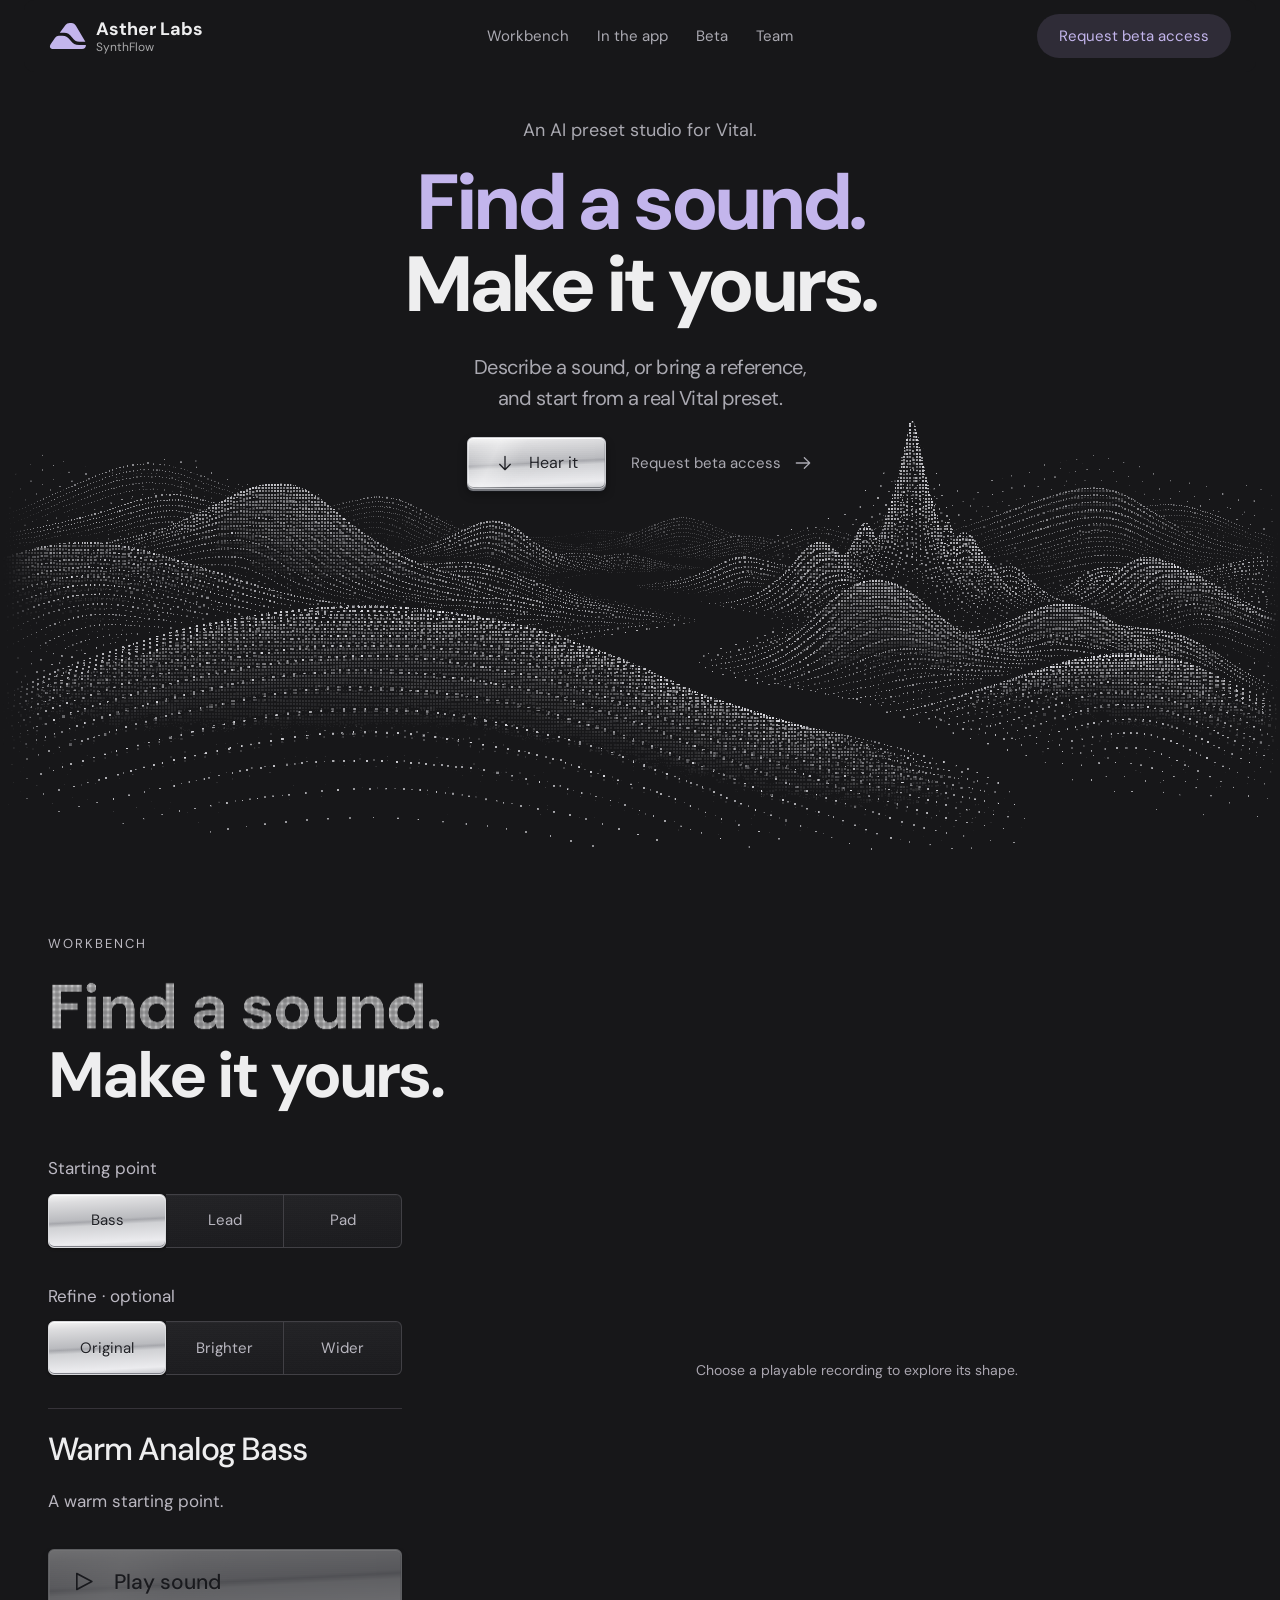
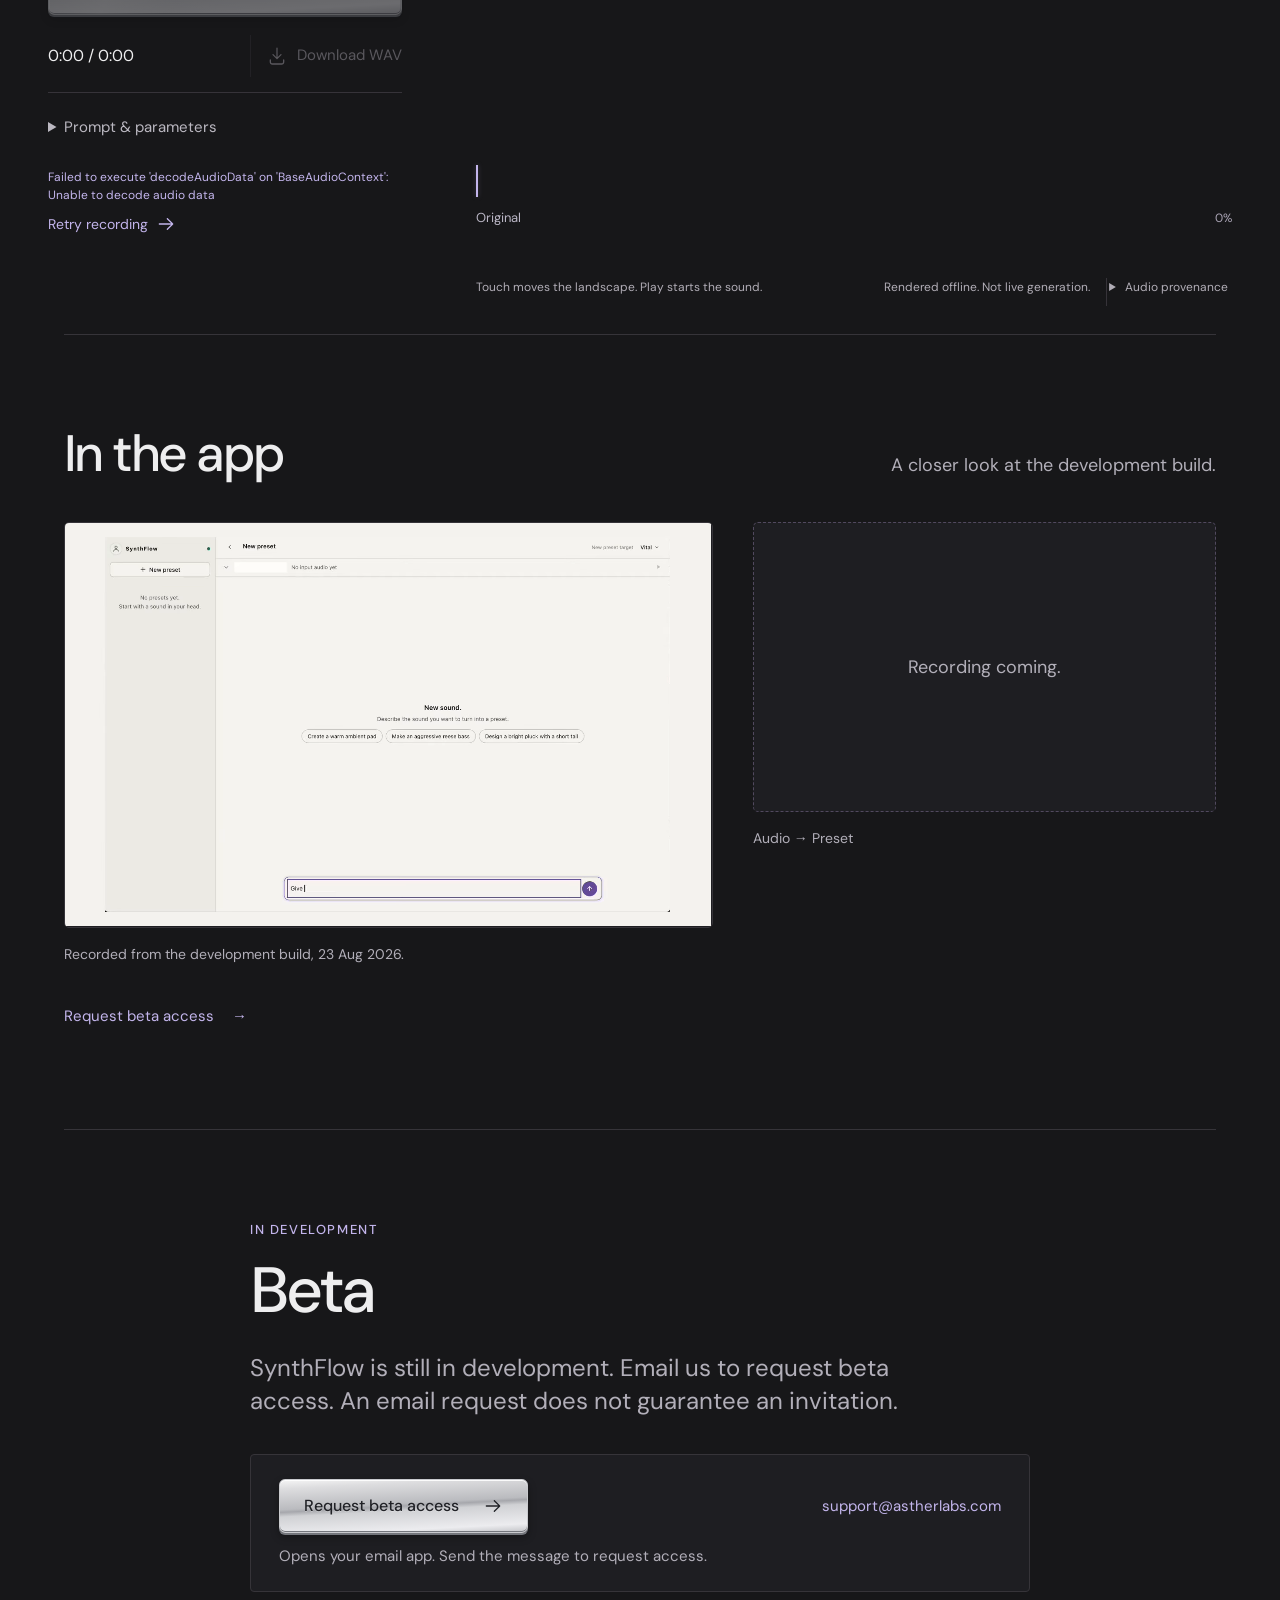
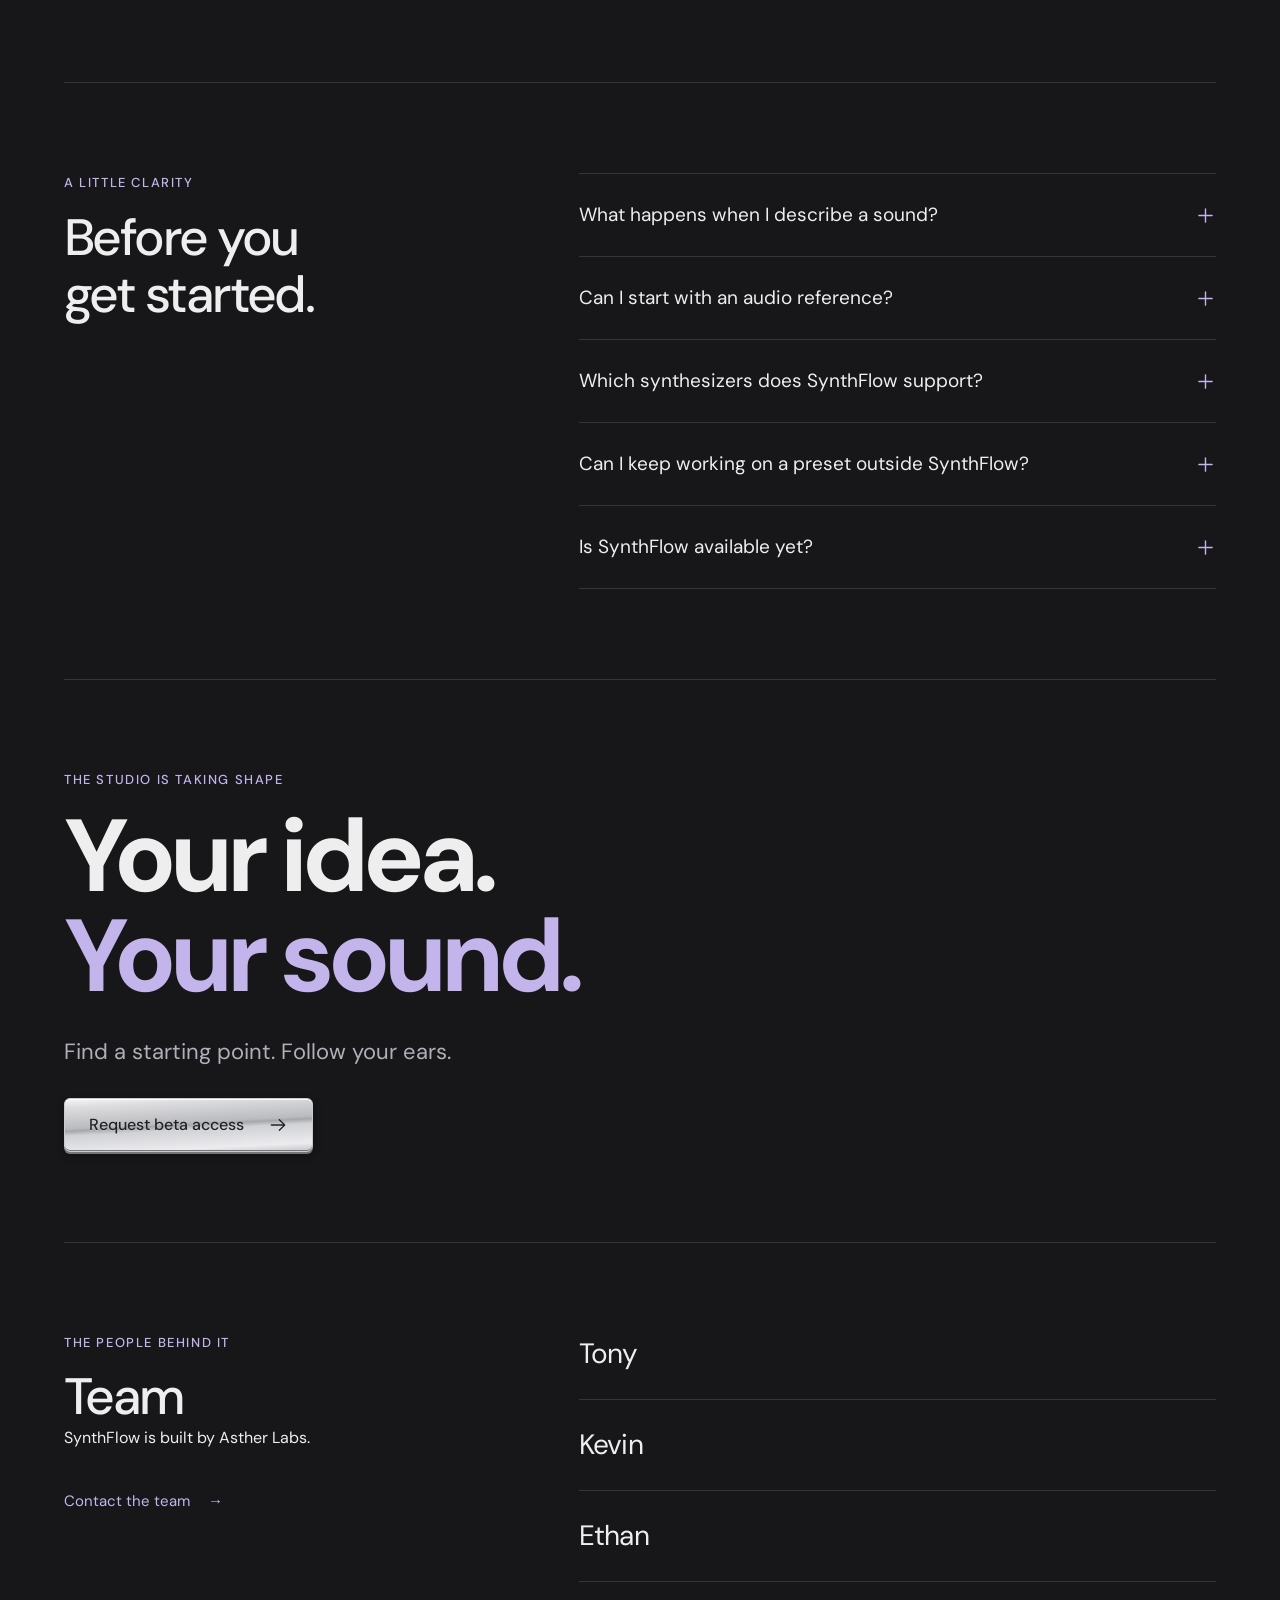
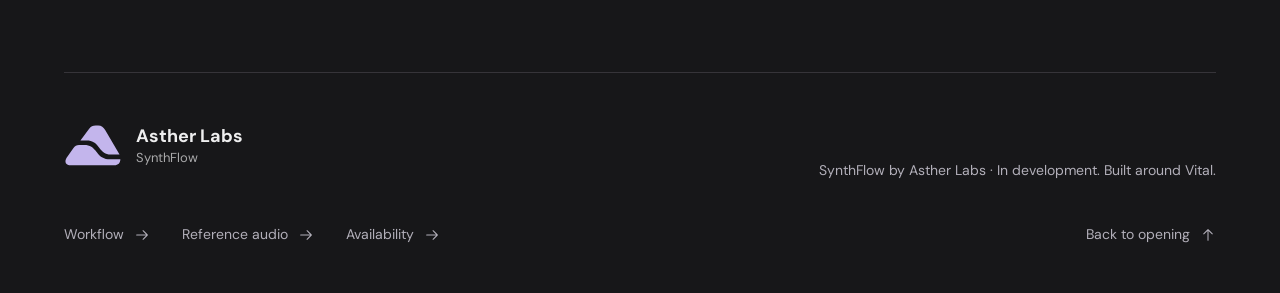
==== commit 2508438d: "Replace retired team emails with the verified support contact" ====
--- a/index.html
+++ b/index.html
@@ -1,6 +1,6 @@
 <!doctype html>
-<html lang="en"><head><meta charset="UTF-8"/><meta name="viewport" content="width=device-width, initial-scale=1.0"/><meta name="theme-color" content="#171719"/><link rel="icon" type="image/svg+xml" href="/images/brand/asther-mark.svg"/><title>SynthFlow — Find a sound. Make it yours.</title>  <script type="module" crossorigin src="/assets/homepage-C3_muBcL.js"></script>
-  <link rel="modulepreload" crossorigin href="/assets/BrandLockup-DBLuczRP.js">
+<html lang="en"><head><meta charset="UTF-8"/><meta name="viewport" content="width=device-width, initial-scale=1.0"/><meta name="theme-color" content="#171719"/><link rel="icon" type="image/svg+xml" href="/images/brand/asther-mark.svg"/><title>SynthFlow — Find a sound. Make it yours.</title>  <script type="module" crossorigin src="/assets/homepage-BB-nYrtU.js"></script>
+  <link rel="modulepreload" crossorigin href="/assets/BrandLockup-DoQ8rEJU.js">
   <link rel="stylesheet" crossorigin href="/assets/BrandLockup-BtO5Budm.css">
   <link rel="stylesheet" crossorigin href="/assets/homepage-CP7_J-rw.css">
 <meta name="description" content="An AI preset studio for Vital. Find a sound, explore recorded examples, and make it yours. SynthFlow is in development."/>
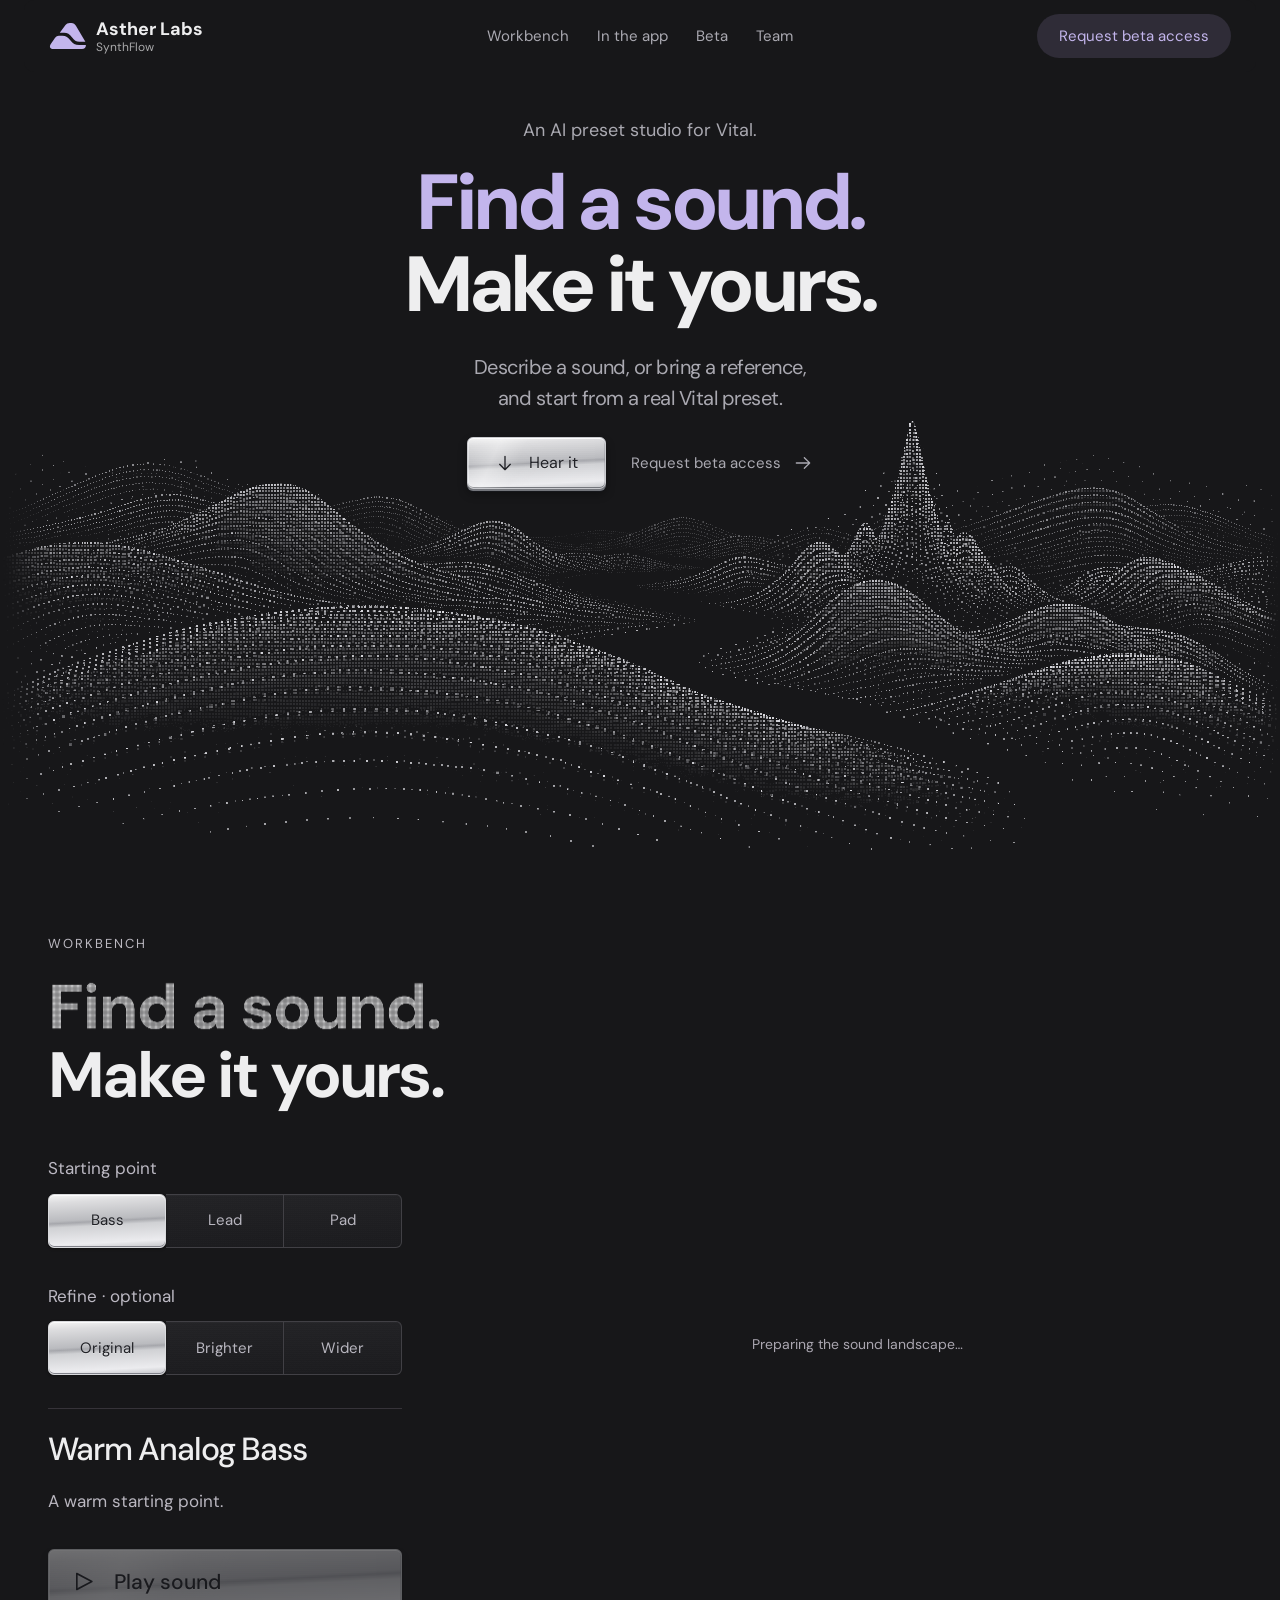
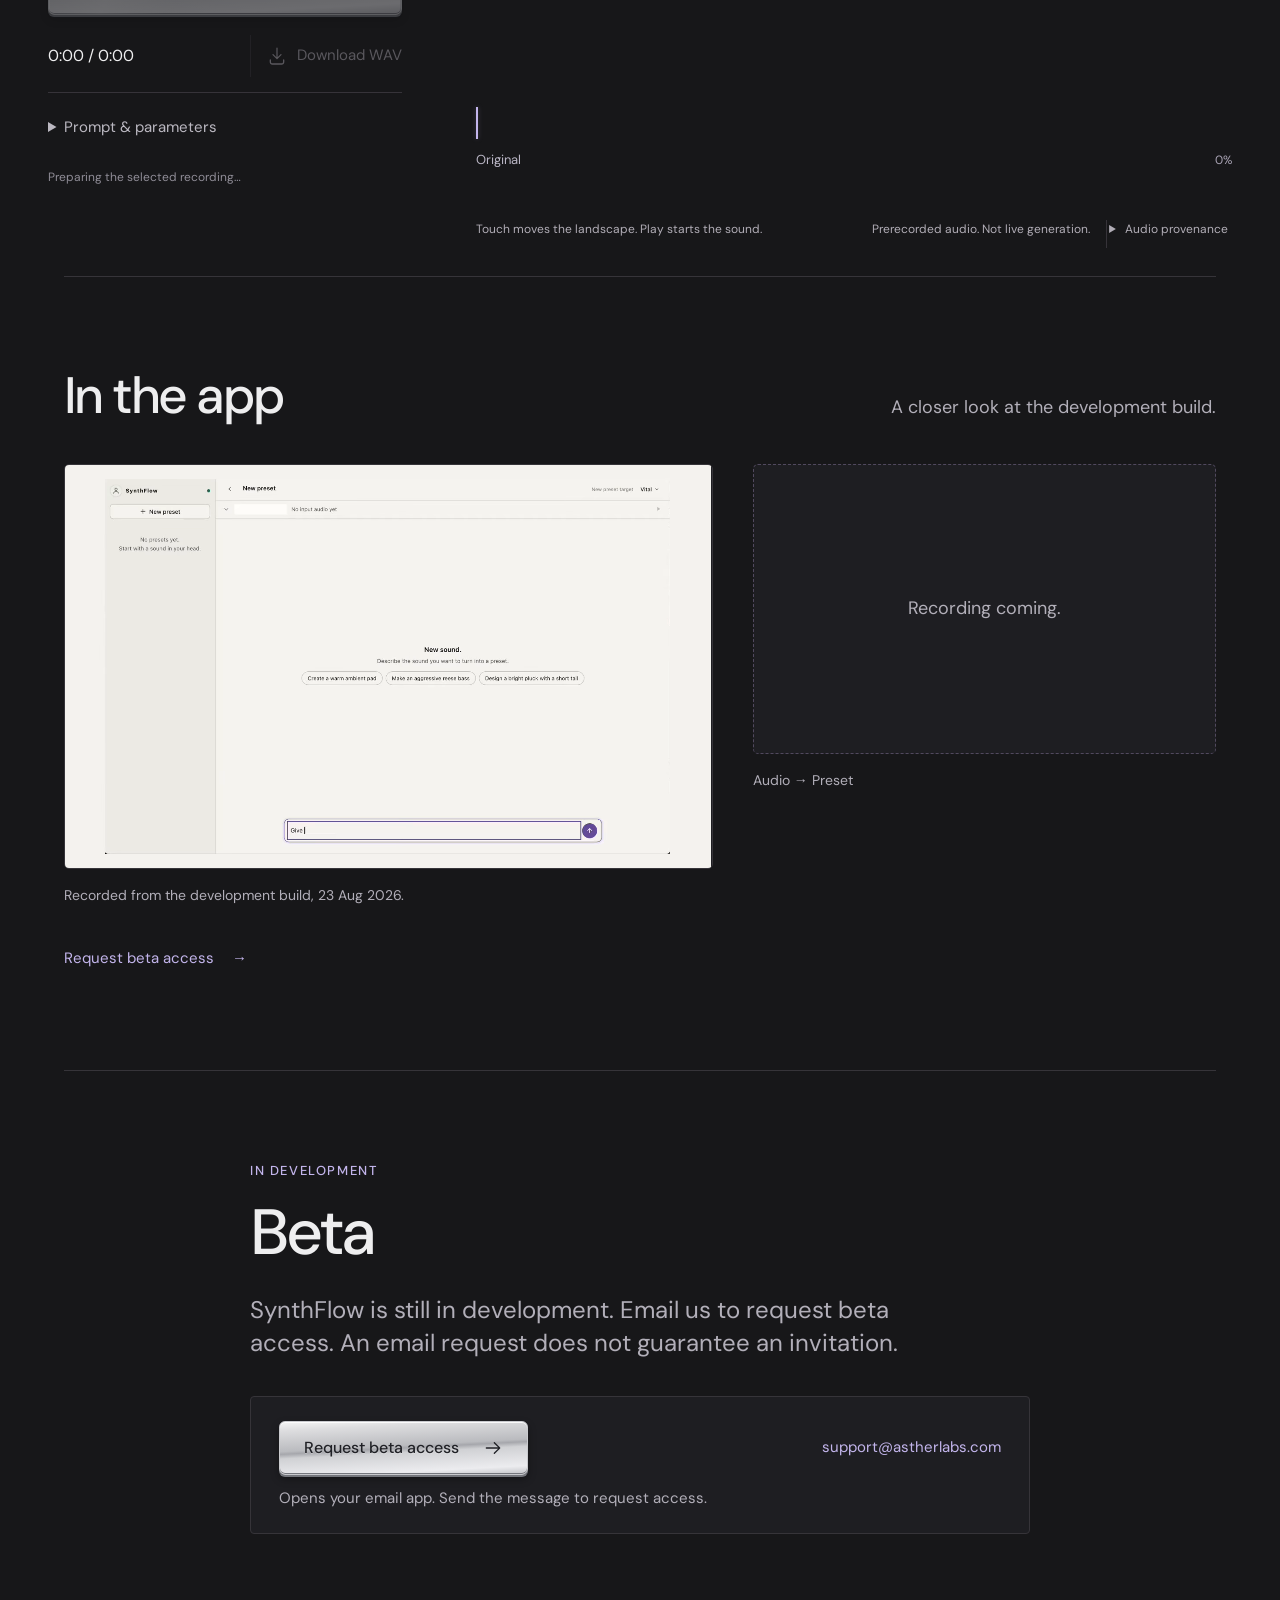
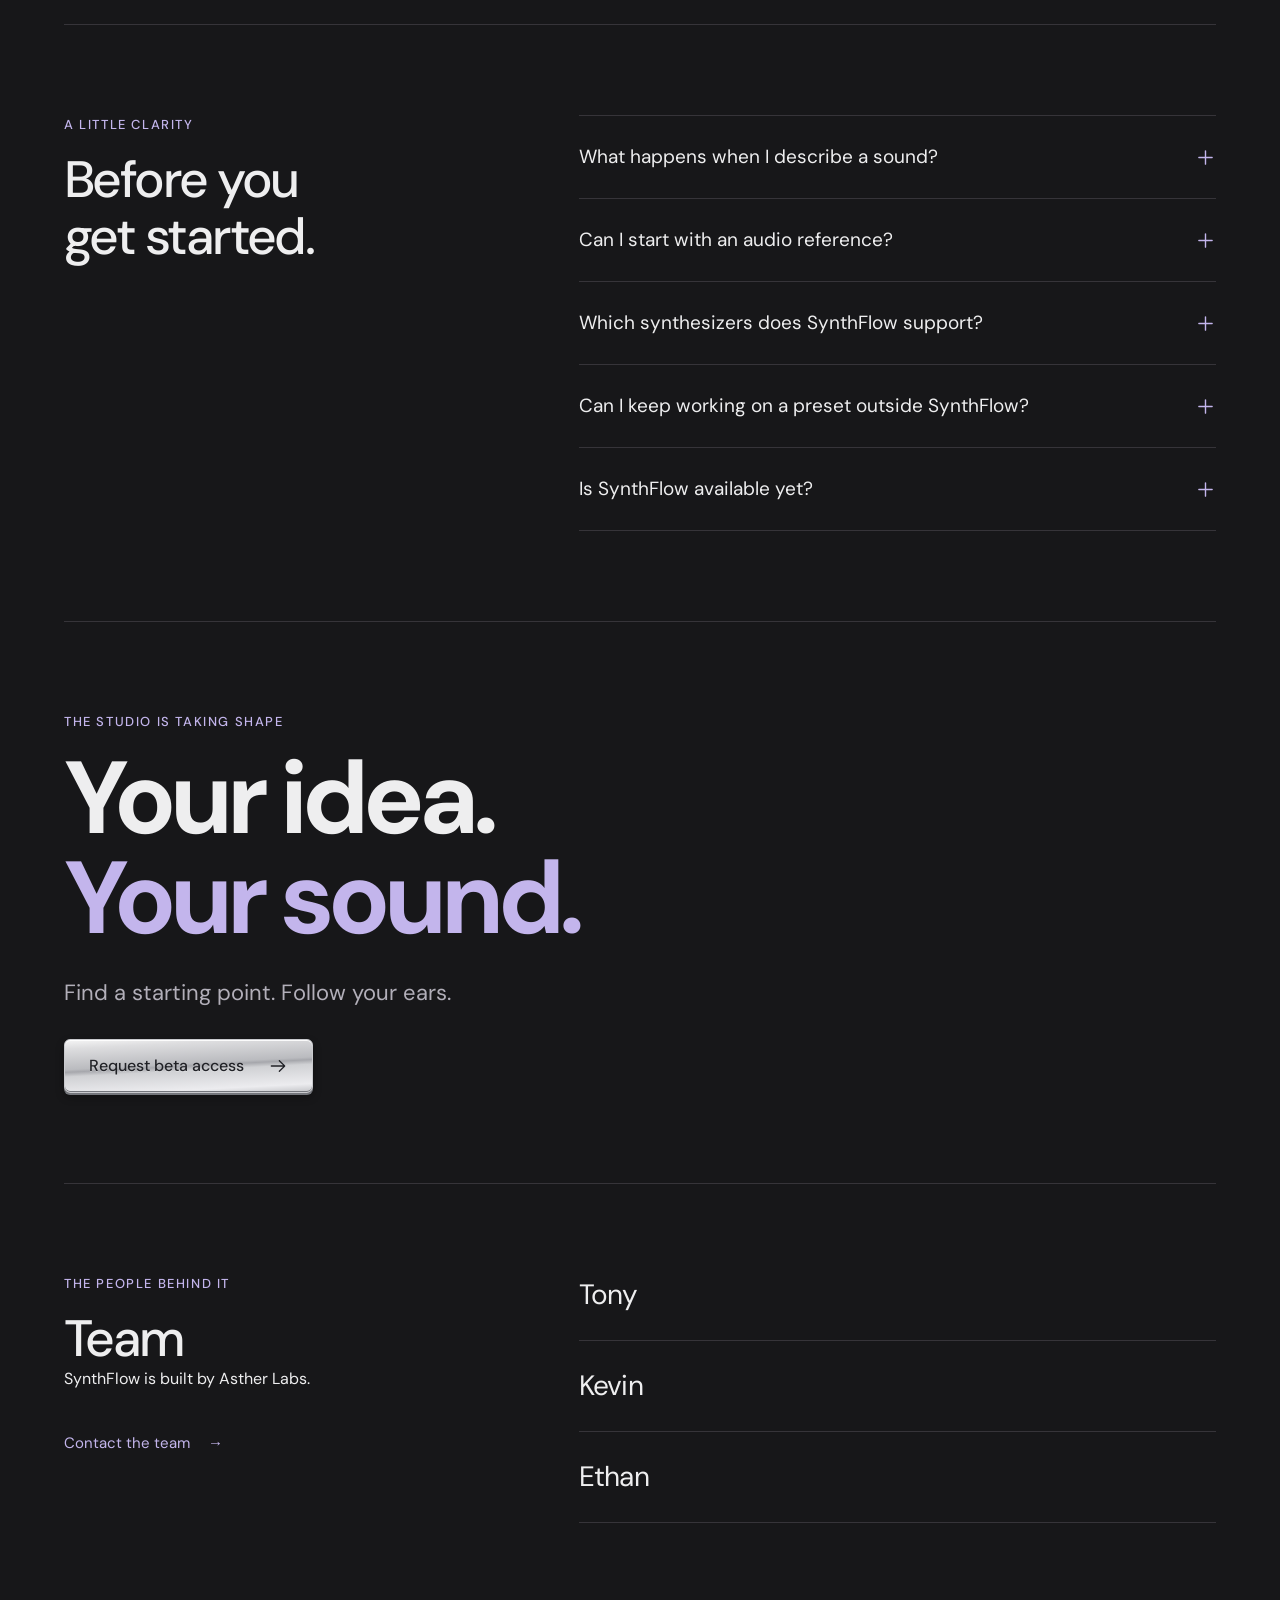
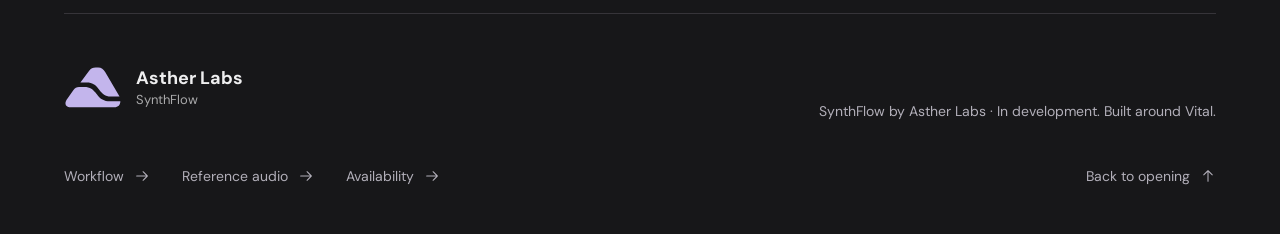
==== commit 65c3a7ac: "Publish reviewed Workbench terrain recovery" ====
--- a/index.html
+++ b/index.html
@@ -1,6 +1,6 @@
 <!doctype html>
-<html lang="en"><head><meta charset="UTF-8"/><meta name="viewport" content="width=device-width, initial-scale=1.0"/><meta name="theme-color" content="#171719"/><link rel="icon" type="image/svg+xml" href="/images/brand/asther-mark.svg"/><title>SynthFlow — Find a sound. Make it yours.</title>  <script type="module" crossorigin src="/assets/homepage-BB-nYrtU.js"></script>
-  <link rel="modulepreload" crossorigin href="/assets/BrandLockup-DoQ8rEJU.js">
+<html lang="en"><head><meta charset="UTF-8"/><meta name="viewport" content="width=device-width, initial-scale=1.0"/><meta name="theme-color" content="#171719"/><link rel="icon" type="image/svg+xml" href="/images/brand/asther-mark.svg"/><title>SynthFlow — Find a sound. Make it yours.</title>  <script type="module" crossorigin src="/assets/homepage-DOnErw5U.js"></script>
+  <link rel="modulepreload" crossorigin href="/assets/BrandLockup-BlILss3d.js">
   <link rel="stylesheet" crossorigin href="/assets/BrandLockup-BtO5Budm.css">
   <link rel="stylesheet" crossorigin href="/assets/homepage-CP7_J-rw.css">
 <meta name="description" content="An AI preset studio for Vital. Find a sound, explore recorded examples, and make it yours. SynthFlow is in development."/>
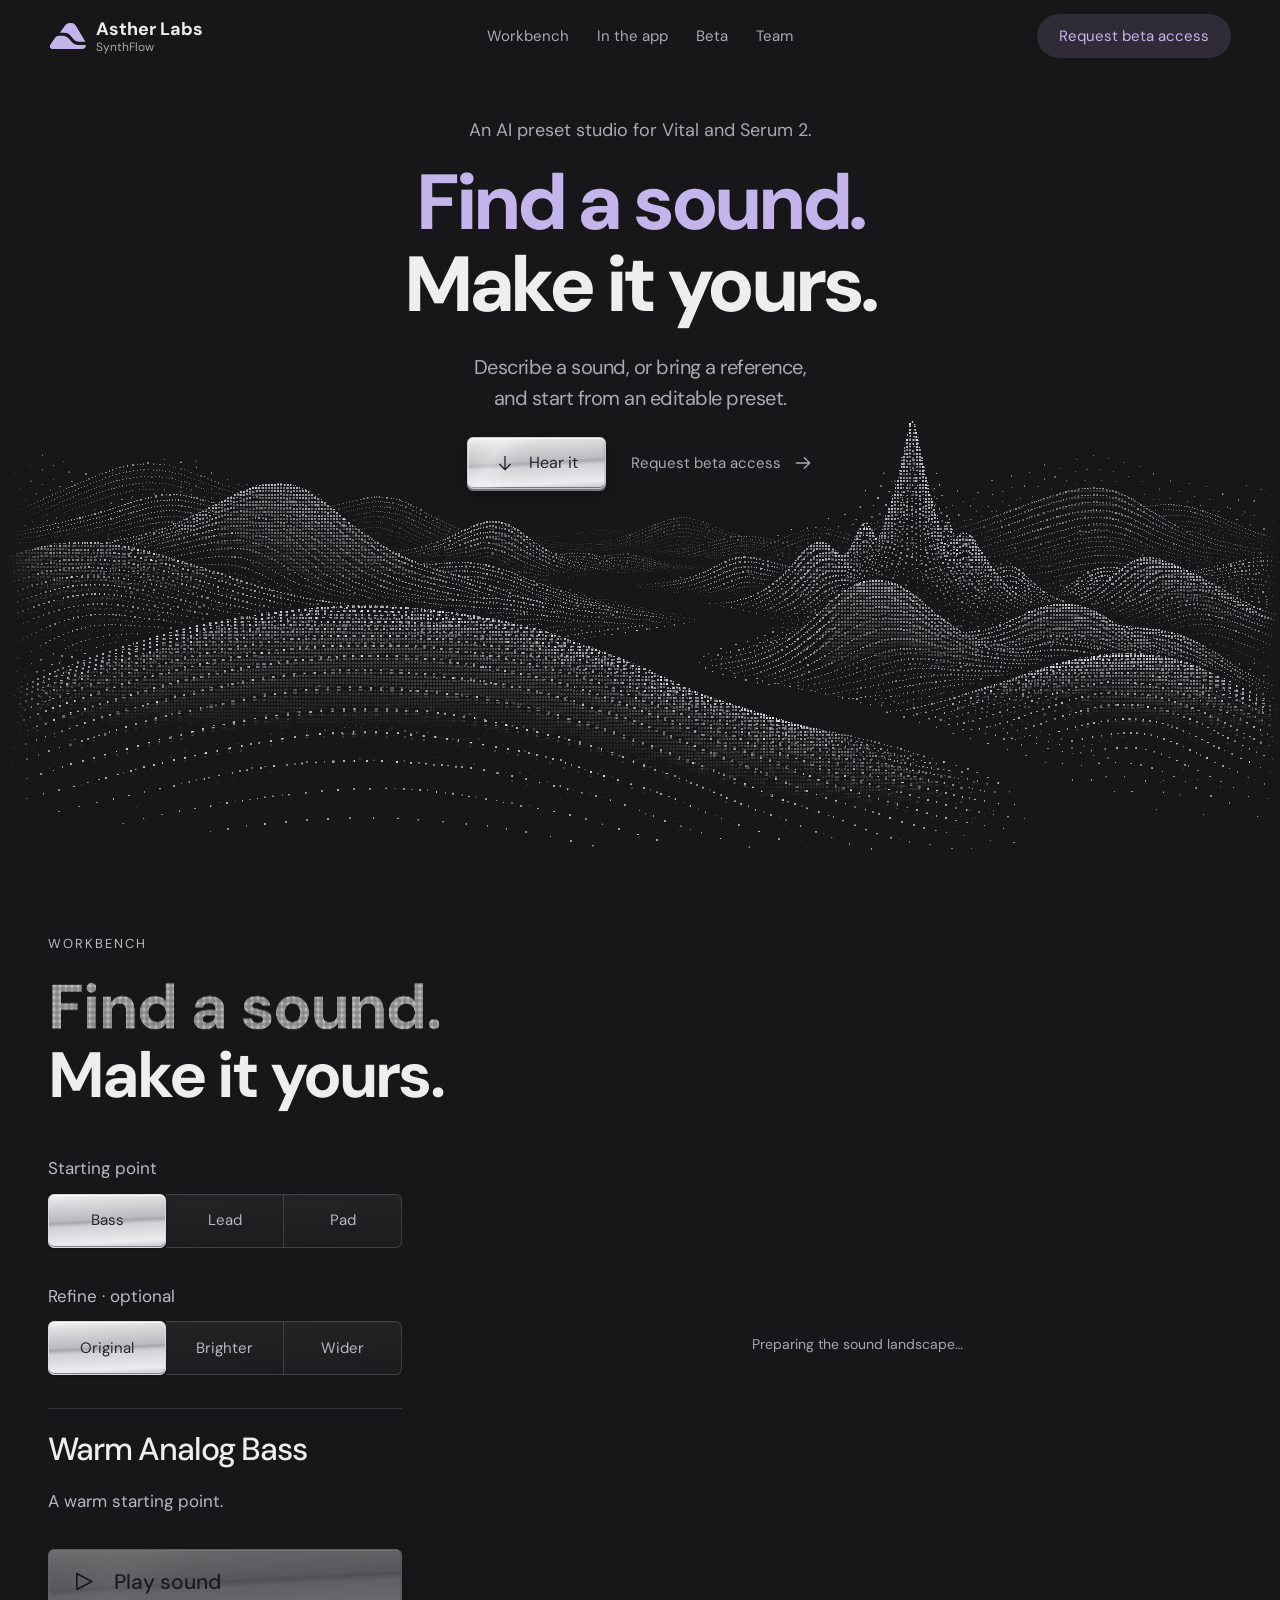
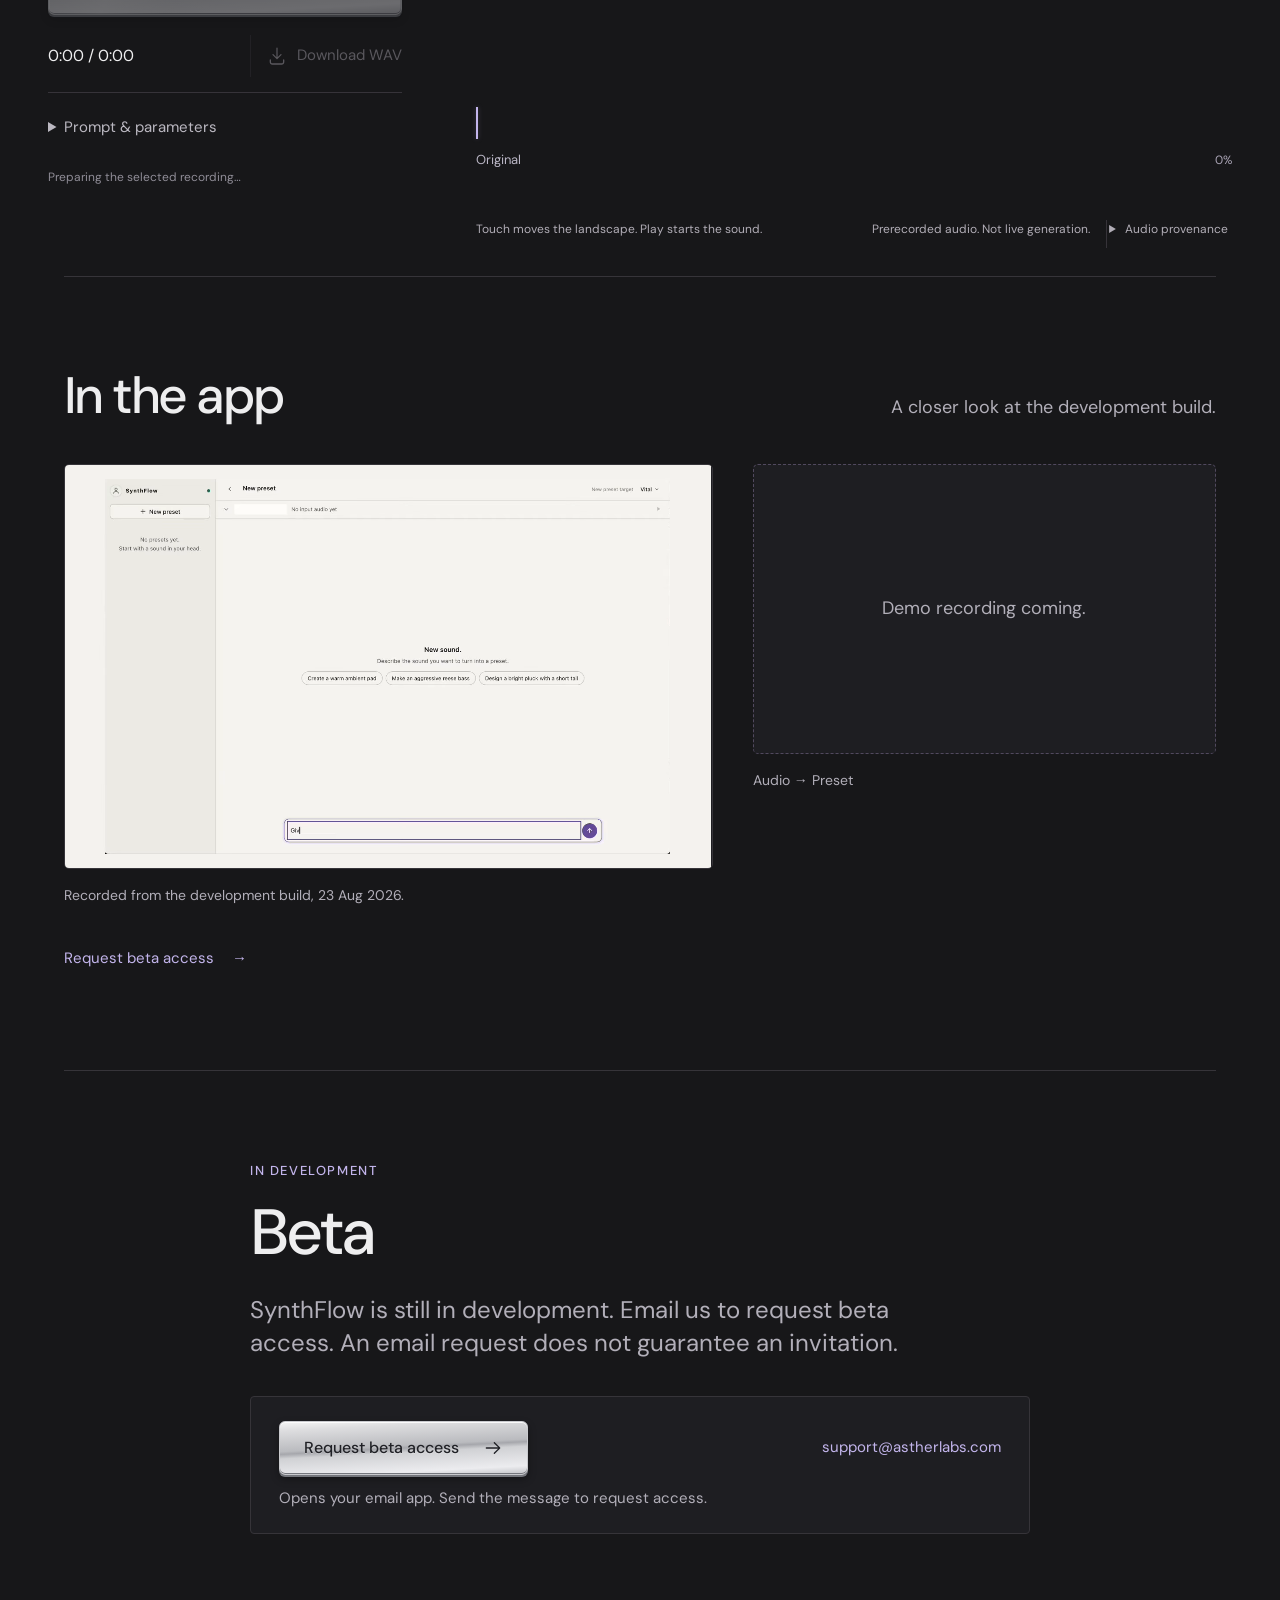
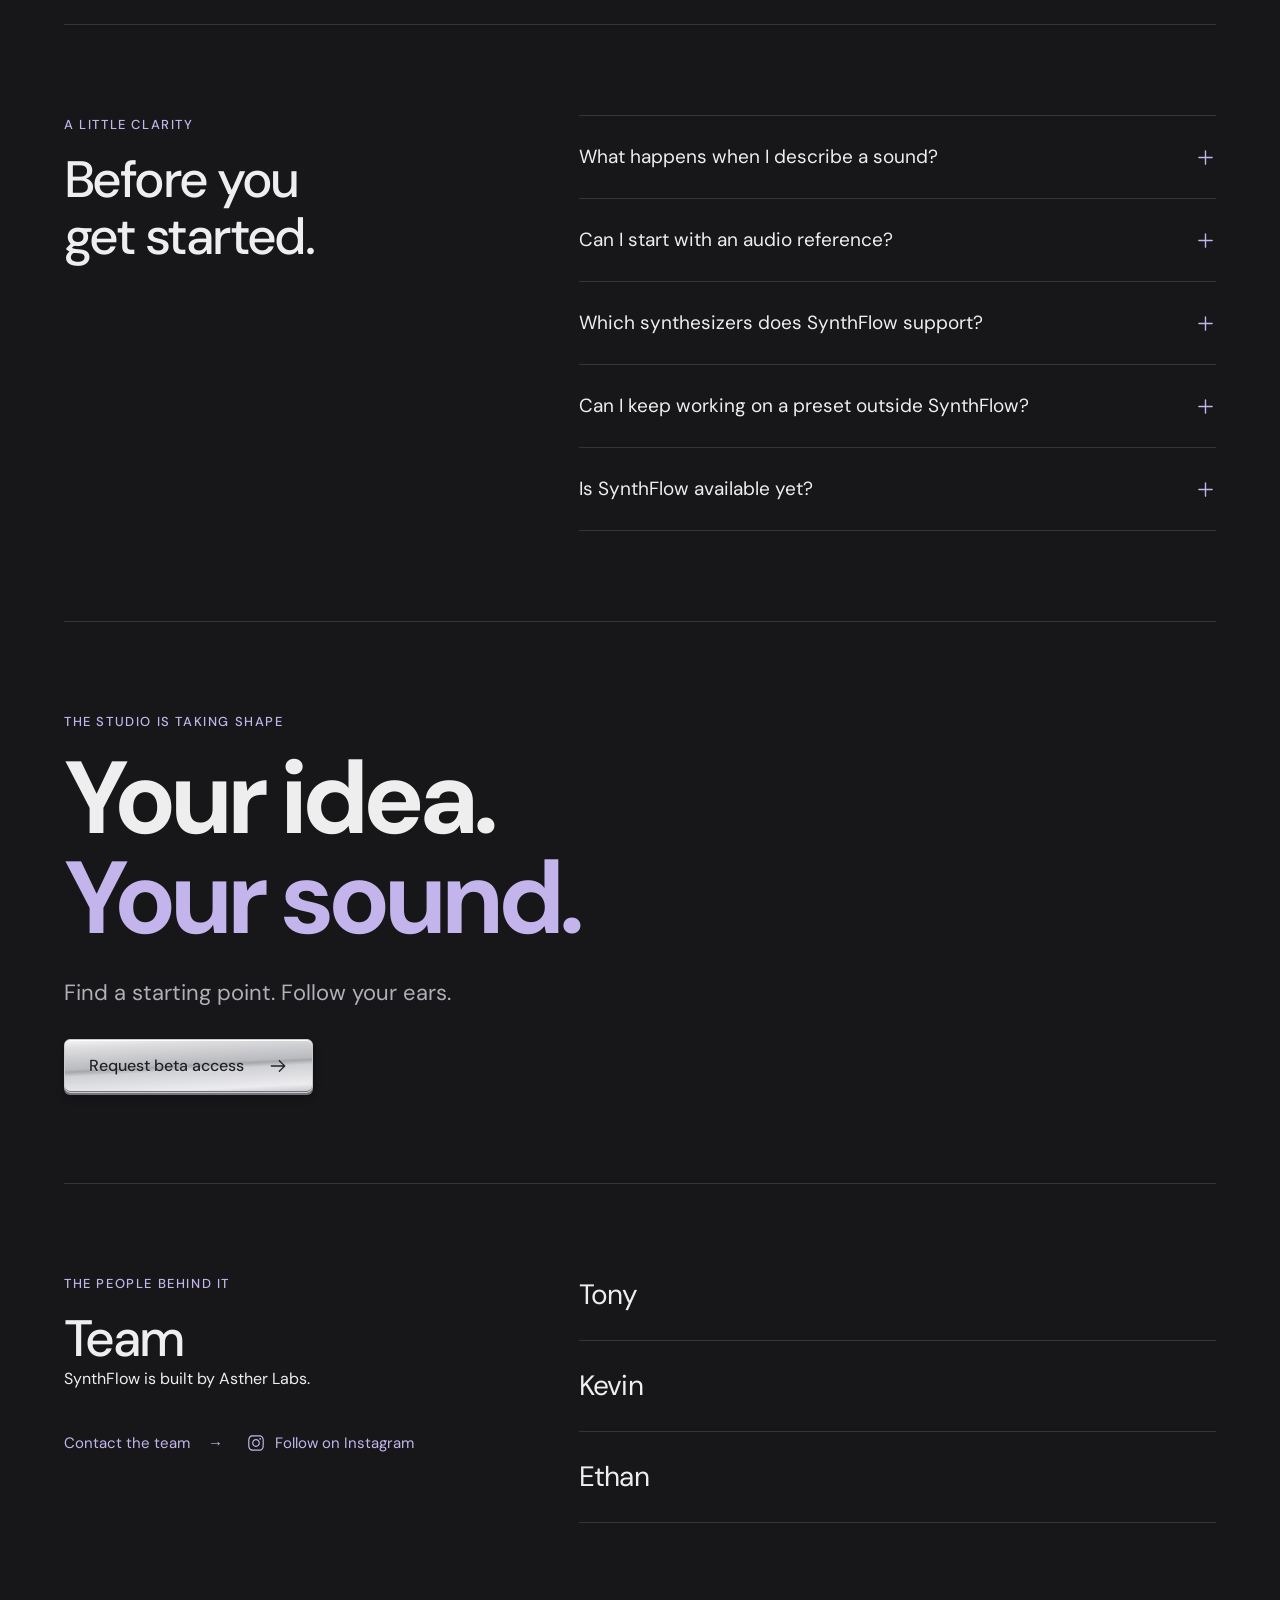
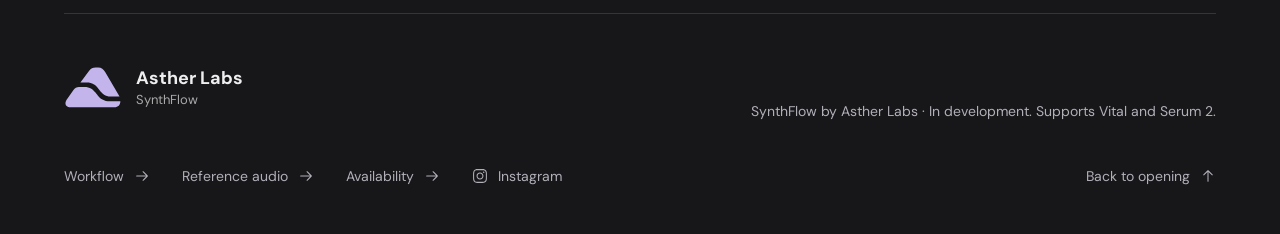
==== commit 5dbd2efd: "Add Instagram links and Serum 2 product support" ====
--- a/index.html
+++ b/index.html
@@ -1,11 +1,11 @@
 <!doctype html>
-<html lang="en"><head><meta charset="UTF-8"/><meta name="viewport" content="width=device-width, initial-scale=1.0"/><meta name="theme-color" content="#171719"/><link rel="icon" type="image/svg+xml" href="/images/brand/asther-mark.svg"/><title>SynthFlow — Find a sound. Make it yours.</title>  <script type="module" crossorigin src="/assets/homepage-DOnErw5U.js"></script>
-  <link rel="modulepreload" crossorigin href="/assets/BrandLockup-BlILss3d.js">
-  <link rel="stylesheet" crossorigin href="/assets/BrandLockup-BtO5Budm.css">
+<html lang="en"><head><meta charset="UTF-8"/><meta name="viewport" content="width=device-width, initial-scale=1.0"/><meta name="theme-color" content="#171719"/><link rel="icon" type="image/svg+xml" href="/images/brand/asther-mark.svg"/><title>SynthFlow — Find a sound. Make it yours.</title>  <script type="module" crossorigin src="/assets/homepage-aowmH9xh.js"></script>
+  <link rel="modulepreload" crossorigin href="/assets/BrandLockup-E2mzn-ac.js">
+  <link rel="stylesheet" crossorigin href="/assets/BrandLockup-CvX6FhJa.css">
   <link rel="stylesheet" crossorigin href="/assets/homepage-CP7_J-rw.css">
-<meta name="description" content="An AI preset studio for Vital. Find a sound, explore recorded examples, and make it yours. SynthFlow is in development."/>
+<meta name="description" content="An AI preset studio for Vital and Serum 2. Find a sound, explore recorded examples, and make it yours. SynthFlow is in development."/>
 <meta property="og:title" content="SynthFlow — Find a sound. Make it yours."/>
-<meta property="og:description" content="An AI preset studio for Vital. Find a sound, explore recorded examples, and make it yours. SynthFlow is in development."/>
+<meta property="og:description" content="An AI preset studio for Vital and Serum 2. Find a sound, explore recorded examples, and make it yours. SynthFlow is in development."/>
 <meta property="og:type" content="website"/>
 <meta property="og:url" content="https://astherlabs.ai/"/>
 <link rel="canonical" href="https://astherlabs.ai/"/>
--- a/assets/BrandLockup-CvX6FhJa.css
+++ b/assets/BrandLockup-CvX6FhJa.css
@@ -0,0 +1 @@
+.instagram-link{display:inline-flex;align-items:center;gap:10px;min-height:44px;width:fit-content;font:inherit;text-decoration:none}.instagram-link svg{width:18px;height:18px;flex:none}.instagram-link:hover{text-decoration:underline;text-underline-offset:5px}.instagram-link:focus-visible{outline:2px solid currentColor;outline-offset:5px}.full-site-story .team-contact-links{display:flex;flex-wrap:wrap;align-items:center;gap:8px 24px;margin-top:30px}.full-site-story .team-contact-links .chapter-beta-link{margin-top:0}.full-site-story .team-contact-links .instagram-link{color:var(--story-purple);font-size:15px}.brand-lockup{display:inline-flex;width:fit-content;min-width:0;align-items:center;gap:9px;color:var(--text);font-family:DM Sans,sans-serif;font-style:normal;font-weight:500;line-height:1;letter-spacing:0;text-transform:none;white-space:nowrap}.brand-lockup__mark{display:block;width:38px;height:38px;flex:0 0 auto}.brand-lockup__mark img{display:block;width:100%;height:100%;max-width:none;object-fit:contain}.brand-lockup__names{display:flex;min-width:0;flex-direction:column;align-items:flex-start;gap:3px}.brand-lockup__company,.brand-lockup__product{display:block;font-family:DM Sans,sans-serif;line-height:1;letter-spacing:0;text-transform:none}.brand-lockup__company{color:inherit;font-size:18px;font-weight:600}.brand-lockup__product{color:inherit;font-size:12px;font-weight:400;opacity:.68}.brand-lockup--footer{gap:14px}.brand-lockup--footer .brand-lockup__mark{width:58px;height:58px}.brand-lockup--footer .brand-lockup__names{gap:6px}.brand-lockup--footer .brand-lockup__company{font-size:18px}.brand-lockup--footer .brand-lockup__product{font-size:13px}@media(max-width:800px){.brand-lockup--header{gap:7px}.brand-lockup--header .brand-lockup__mark{width:32px;height:32px}.brand-lockup--header .brand-lockup__names{gap:2px}.brand-lockup--header .brand-lockup__company{font-size:14px}.brand-lockup--header .brand-lockup__product{font-size:12px}}@media(max-width:360px){.brand-lockup--header{gap:5px}.brand-lockup--header .brand-lockup__company{font-size:12px}.brand-lockup--header .brand-lockup__mark{width:28px;height:28px}}
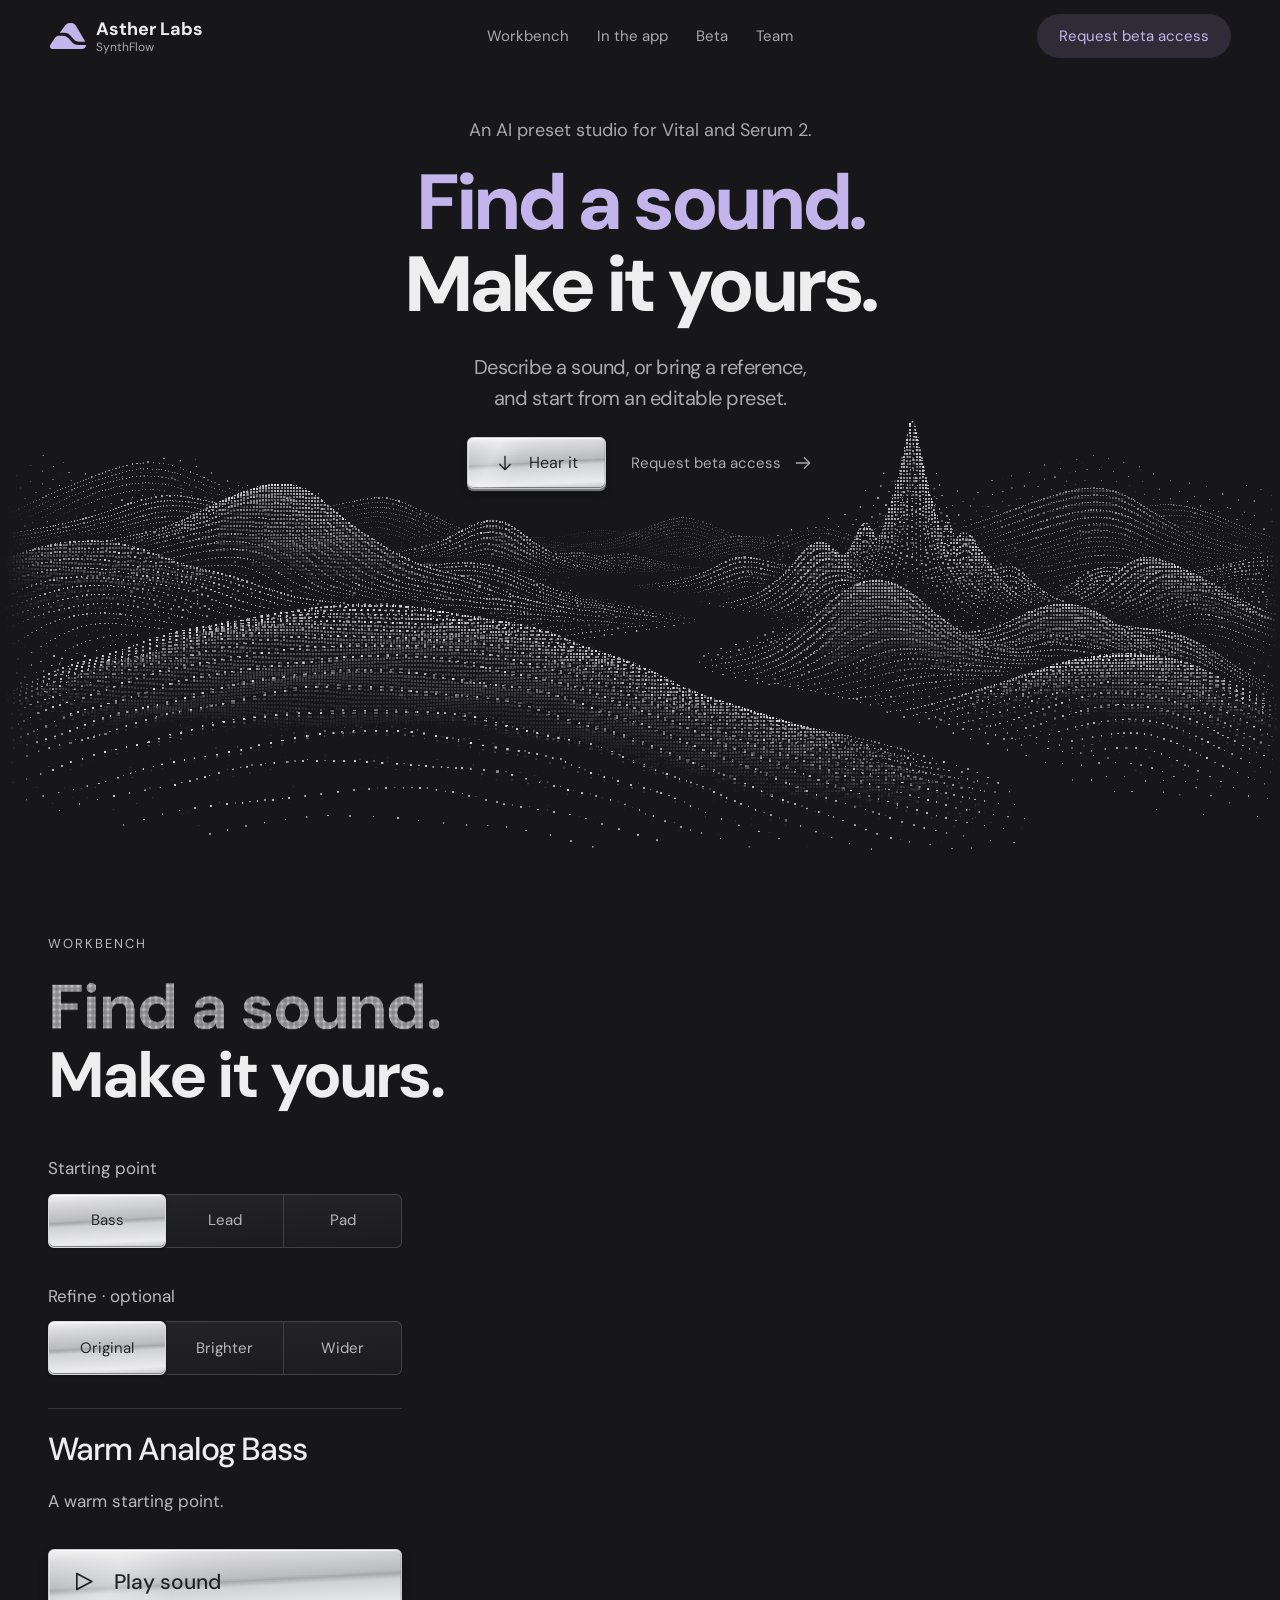
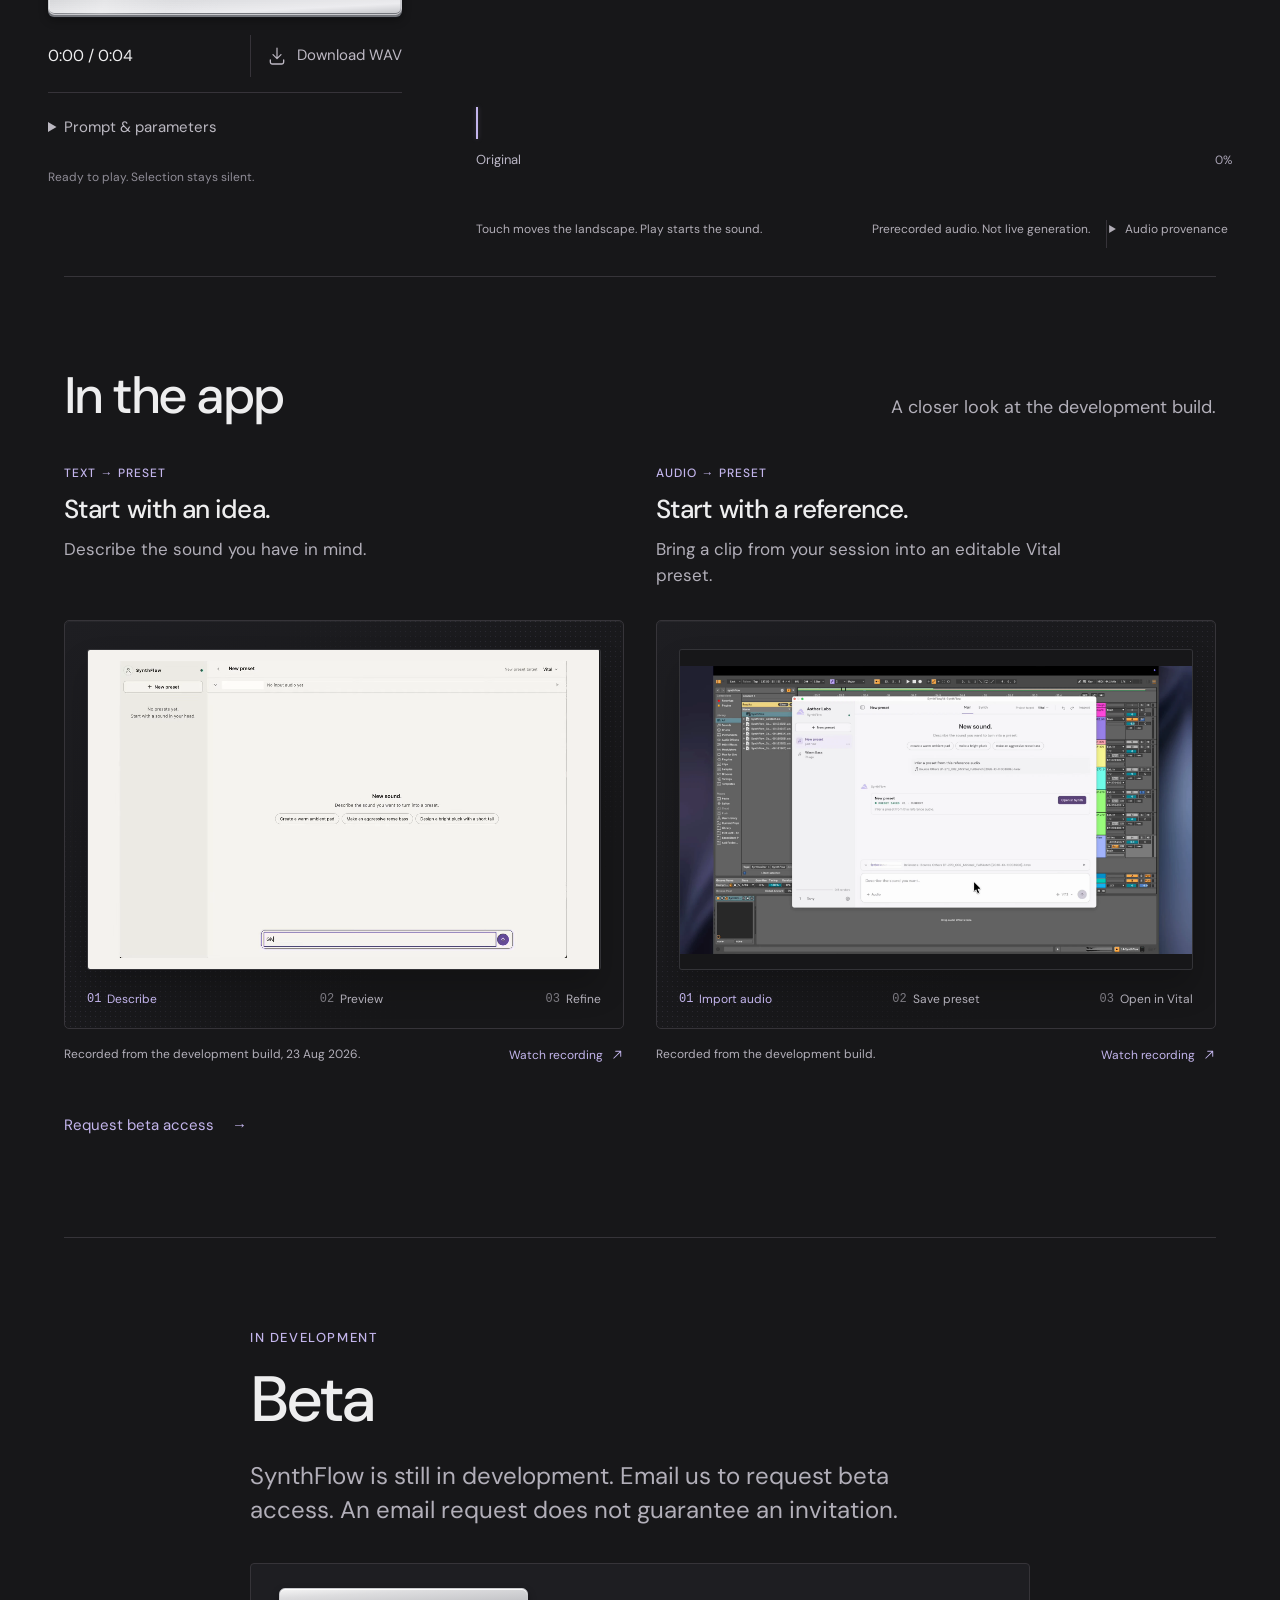
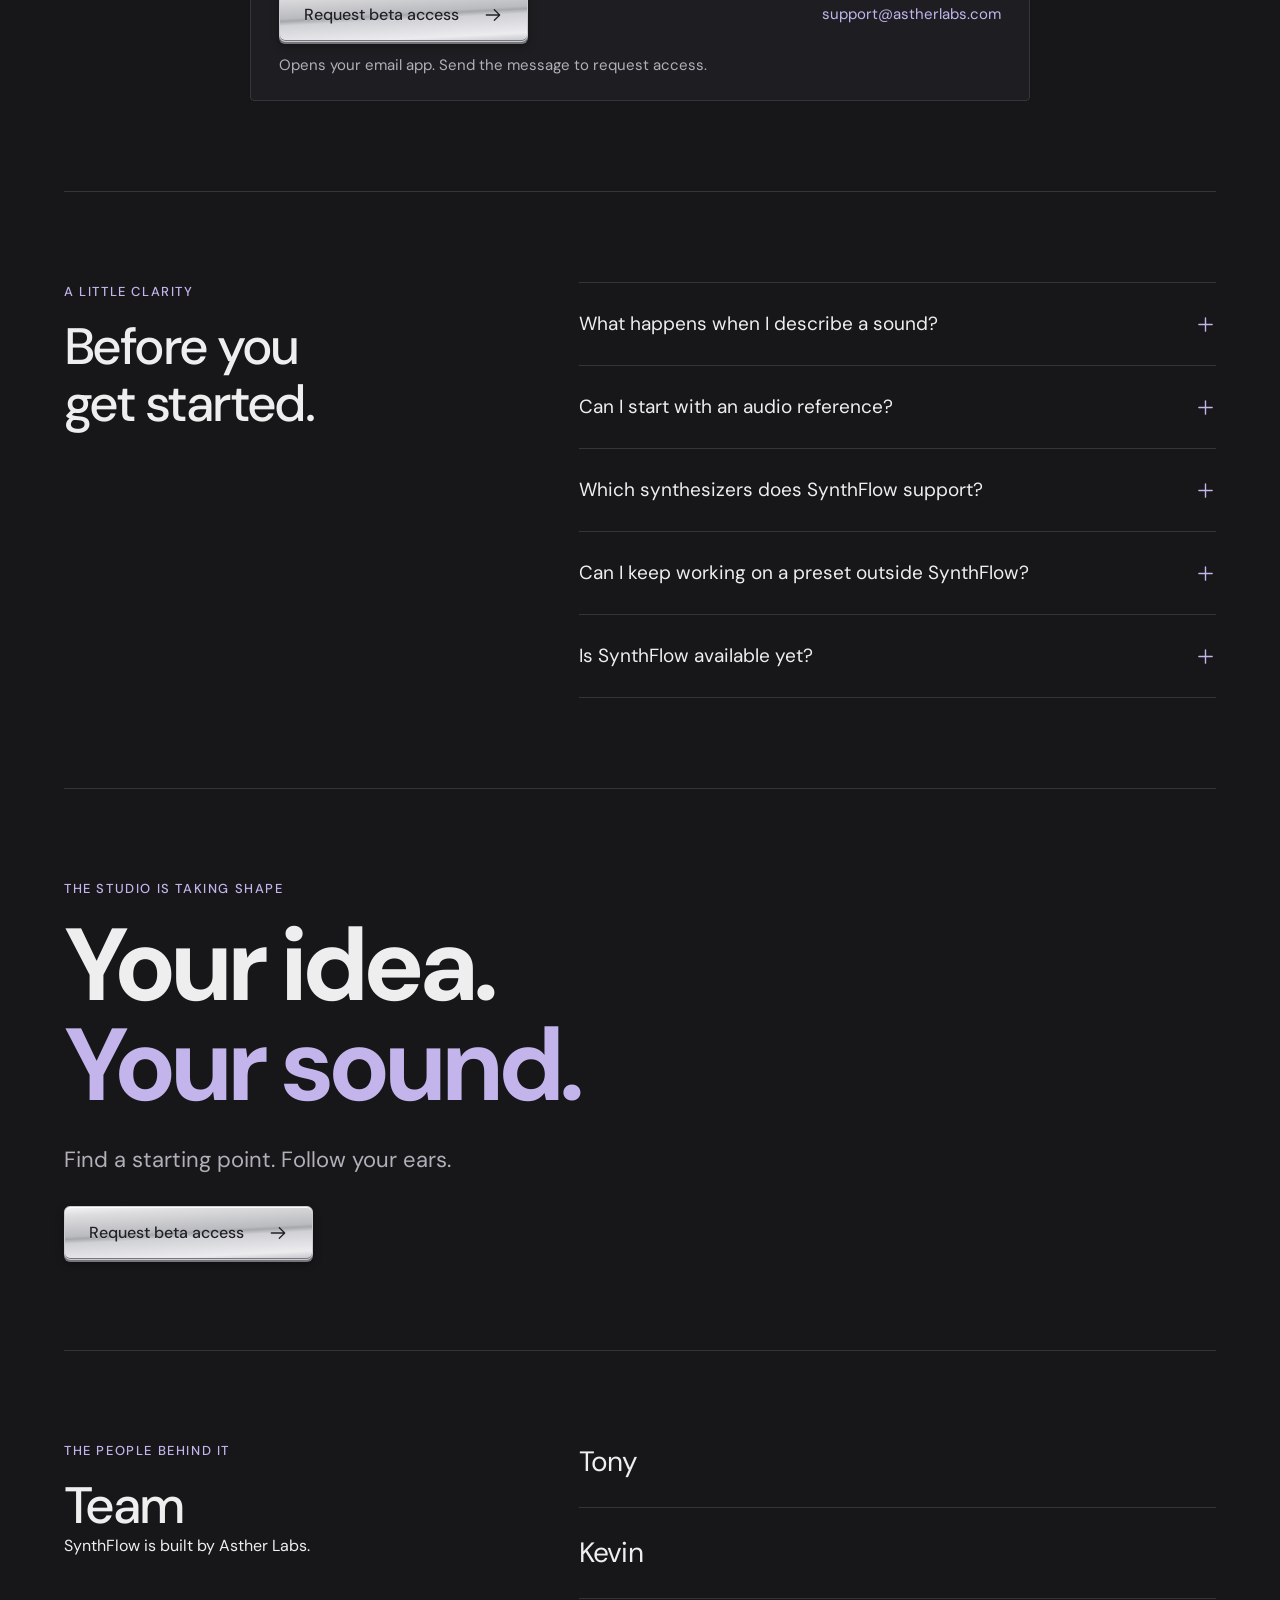
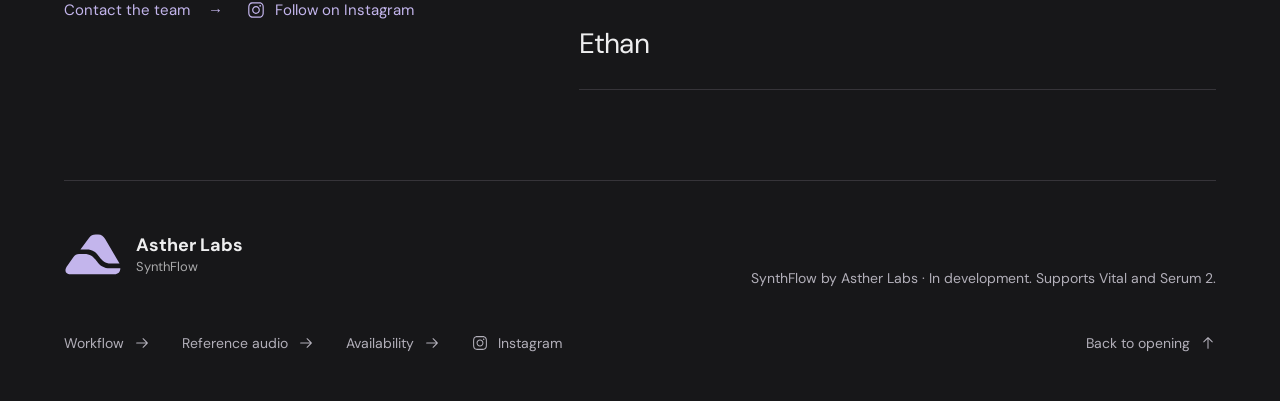
==== commit 6298f234: "Unify Text and Audio preset workflow recordings" ====
--- a/index.html
+++ b/index.html
@@ -1,8 +1,8 @@
 <!doctype html>
-<html lang="en"><head><meta charset="UTF-8"/><meta name="viewport" content="width=device-width, initial-scale=1.0"/><meta name="theme-color" content="#171719"/><link rel="icon" type="image/svg+xml" href="/images/brand/asther-mark.svg"/><title>SynthFlow — Find a sound. Make it yours.</title>  <script type="module" crossorigin src="/assets/homepage-aowmH9xh.js"></script>
-  <link rel="modulepreload" crossorigin href="/assets/BrandLockup-E2mzn-ac.js">
+<html lang="en"><head><meta charset="UTF-8"/><meta name="viewport" content="width=device-width, initial-scale=1.0"/><meta name="theme-color" content="#171719"/><link rel="icon" type="image/svg+xml" href="/images/brand/asther-mark.svg"/><title>SynthFlow — Find a sound. Make it yours.</title>  <script type="module" crossorigin src="/assets/homepage-CDOJnUJU.js"></script>
+  <link rel="modulepreload" crossorigin href="/assets/BrandLockup-DYYtlPO1.js">
   <link rel="stylesheet" crossorigin href="/assets/BrandLockup-CvX6FhJa.css">
-  <link rel="stylesheet" crossorigin href="/assets/homepage-CP7_J-rw.css">
+  <link rel="stylesheet" crossorigin href="/assets/homepage-_XRi9oTq.css">
 <meta name="description" content="An AI preset studio for Vital and Serum 2. Find a sound, explore recorded examples, and make it yours. SynthFlow is in development."/>
 <meta property="og:title" content="SynthFlow — Find a sound. Make it yours."/>
 <meta property="og:description" content="An AI preset studio for Vital and Serum 2. Find a sound, explore recorded examples, and make it yours. SynthFlow is in development."/>
--- a/assets/homepage-_XRi9oTq.css
+++ b/assets/homepage-_XRi9oTq.css
@@ -0,0 +1 @@
+.audio-stage .stage-wave-pair{pointer-events:none}.audio-stage .surface-browser{position:absolute;z-index:4;left:10px;right:0;top:0;height:38px}.audio-stage .surface-browser input{-webkit-appearance:none;-moz-appearance:none;appearance:none;display:block;width:100%;height:38px;margin:0;background:transparent;cursor:ew-resize;touch-action:pan-y}.audio-stage .surface-browser input::-webkit-slider-runnable-track{height:1px;background:transparent}.audio-stage .surface-browser input::-webkit-slider-thumb{-webkit-appearance:none;-moz-appearance:none;appearance:none;width:2px;height:32px;margin-top:-16px;background:#c3b5ec;border:0;border-radius:0;box-shadow:0 0 5px #c3b5ec40}.audio-stage .surface-browser input::-moz-range-track{height:1px;background:transparent}.audio-stage .surface-browser input::-moz-range-thumb{width:2px;height:32px;background:#c3b5ec;border:0;border-radius:0}.audio-stage .surface-browser input:focus-visible{outline:1px solid #c3b5ec;outline-offset:4px}.audio-stage .surface-browser-heading,.audio-stage .surface-browser-ends,.audio-stage .surface-sr-only{position:absolute;width:1px;height:1px;padding:0;margin:-1px;overflow:hidden;clip:rect(0,0,0,0);white-space:nowrap;border:0}.audio-stage .time-position{font-size:12px;color:#aaa4b5;font-variant-numeric:tabular-nums;margin-left:auto}.audio-stage .stage-wave-labels>.stage-motion{margin-left:0}.audio-stage .terrain-invitation{left:var(--invite-left,59%);top:var(--invite-top,10px)}@media(max-width:800px){.audio-stage .surface-browser{left:0}}@font-face{font-family:DM Sans;font-style:normal;font-display:swap;font-weight:400;src:url(/assets/dm-sans-latin-400-normal-CW0RaeGs.woff2) format("woff2"),url(/assets/dm-sans-latin-400-normal-BwCSEQnW.woff) format("woff")}@font-face{font-family:DM Sans;font-style:normal;font-display:swap;font-weight:500;src:url(/assets/dm-sans-latin-500-normal-B9HHJjqV.woff2) format("woff2"),url(/assets/dm-sans-latin-500-normal-Dr3UlScf.woff) format("woff")}@font-face{font-family:DM Sans;font-style:normal;font-display:swap;font-weight:700;src:url(/assets/dm-sans-latin-700-normal-DvUfVpUG.woff2) format("woff2"),url(/assets/dm-sans-latin-700-normal-CUSSCpQX.woff) format("woff")}@font-face{font-family:DM Sans;font-style:normal;font-display:swap;font-weight:800;src:url(/assets/dm-sans-latin-800-normal-C2H8778U.woff2) format("woff2"),url(/assets/dm-sans-latin-800-normal-BwbkPQqB.woff) format("woff")}:root{color-scheme:dark;--bg:#171719;--text:#eeeeef;--muted:#aaa6b0;--rule:#363339;--lavender:#c3b5ec;--action-text:#25202f;--stage-title-ink:238 238 239;font-family:DM Sans,sans-serif;font-synthesis:none;color:var(--text);background:var(--bg);line-height:1.45}*{box-sizing:border-box}body{margin:0}button,a,summary{-webkit-tap-highlight-color:transparent}button{font:inherit;color:inherit;cursor:pointer}button:disabled{opacity:.4;cursor:not-allowed}a{color:inherit;text-decoration:none}h1,h2,p{margin:0}button:focus-visible,a:focus-visible,summary:focus-visible,canvas:focus-visible{outline:2px solid var(--lavender);outline-offset:5px}svg{width:20px;height:20px;flex:none}::selection{background:#5a4c70;color:#fff}html{scroll-padding-top:96px;scroll-behavior:smooth}.stage-page{overflow:clip}.stage-skip{position:fixed;z-index:99;top:8px;left:8px;padding:12px 20px;background:var(--lavender);color:var(--action-text);transform:translateY(-180%)}.stage-skip:focus{transform:none}.stage-header{height:76px;display:grid;grid-template-columns:minmax(0,1fr) auto minmax(0,1fr);align-items:center;padding:0 4.8%;border-bottom:1px solid var(--rule);background:var(--bg);position:relative;z-index:5}.stage-brand{font-size:29px;letter-spacing:-1.2px;font-weight:700;justify-self:start}.stage-header nav{display:flex;gap:36px;align-items:center}.stage-header nav a{font-size:16px;color:var(--muted);padding:16px 0}.stage-header nav a[aria-current],.stage-header nav a:hover{color:var(--lavender)}.stage-beta{justify-self:end;padding:11px 24px;border-radius:28px;background:#2c2933;font-size:15px;color:var(--lavender)}.stage-menu{display:none;border:0;background:none;width:44px;height:44px}.resonant-stage{position:relative;padding:45px 0 28px;max-width:2200px;margin:auto;isolation:isolate}.stage-heading{padding:0 4.8%;position:relative;z-index:2;pointer-events:none}.stage-eyebrow{font-size:13px;letter-spacing:2.4px;color:#bbb8c0;margin-bottom:16px}.stage-heading>h1,.stage-heading>h2{font-size:clamp(48px,5.5vw,78px);font-weight:700;line-height:1.045;letter-spacing:-3.5px}.stage-heading>h1>span,.stage-heading>h2>span{display:block;width:fit-content}.stage-pixel-title{font-size:clamp(48px,6.2vw,88px);font-weight:700;letter-spacing:-1px;white-space:nowrap;pointer-events:auto}.stage-terrain{height:385px;position:relative;width:100%;margin-top:0;z-index:1}.stage-terrain canvas{display:block;width:100%;height:100%}.stage-terrain[data-empty=true]{min-height:260px}.terrain-message{position:absolute;inset:45% 10% auto;text-align:center;color:var(--muted);font-size:14px;pointer-events:none}.stage-instrument{position:relative;z-index:2;margin:0 4.8%}.stage-selected{display:flex;align-items:center;gap:21px;min-height:45px}.stage-selected h2{font-size:24px;letter-spacing:-.7px;font-weight:500}.selected-divider{height:25px;width:1px;background:#89858e}.stage-selected p{color:#bab7c0;font-size:17px}.stage-motion{margin-left:auto;display:flex;align-items:center;gap:5px;background:none;border:0;padding:8px 0;color:var(--muted);font-size:12px;min-height:40px}.stage-motion svg{width:14px;height:14px}.wave-trace{display:block;width:100%;height:38px;margin:4px 0 14px;opacity:.8}.stage-console{border-block:1px solid var(--rule);display:grid;grid-template-columns:1fr 1fr 1.12fr;gap:0;padding:24px 0 25px;outline:none}.stage-console fieldset{min-width:0;border:0;margin:0;padding:0 29px 0 0}.stage-console fieldset+fieldset{border-left:1px solid var(--rule);padding:0 30px}.stage-console legend{float:left;width:100%;font-size:12px;letter-spacing:1.4px;color:#b9b4bf;margin:0 0 12px;padding:0}.stage-console fieldset>div{clear:both;display:grid;grid-template-columns:repeat(3,minmax(0,1fr));gap:11px}:root{--metal-face:linear-gradient(178deg,#e9e5ef 0%,#d4cddb 15%,#b8adc8 47%,#aca0be 50%,#c9bed8 56%,#dbd3e6 86%,#c1b4d2 100%);--metal-edge:#b9afc6;--metal-shadow:#6d617a}.stage-choice{position:relative;isolation:isolate;overflow:hidden;min-height:45px;border:1px solid #48434e;border-radius:5px;background:linear-gradient(175deg,#333038,#26232b 52%,#302c35);box-shadow:inset 0 1px #ffffff16,inset 0 -1px #0006,0 1px 2px #0005;color:#c6c2ca;font-size:14px;padding:8px 10px;transition:filter .2s,border-color .2s,color .2s,box-shadow .2s,transform .12s}.stage-choice:before{content:"";position:absolute;top:1px;right:1px;bottom:1px;left:1px;z-index:-1;border-radius:inherit;background:repeating-linear-gradient(0deg,#fff0,#fff0 1px,#ffffff09 1px,#ffffff09 2px);pointer-events:none}.stage-choice:hover:not(:disabled){border-color:#8b8196;color:#f1edf7;filter:brightness(1.08)}.stage-choice[aria-pressed=true]{background:var(--metal-face);box-shadow:inset 0 1px #fffb,inset 1px 0 #ece5f444,inset 0 -1px #766886,0 1px 0 var(--metal-shadow),0 2px 5px #0005;color:var(--action-text);border-color:var(--metal-edge);text-shadow:0 1px 0 #ffffff38}.stage-choice[aria-pressed=true]:hover{color:var(--action-text);border-color:#d7cce5;filter:brightness(1.035)}.stage-choice:active:not(:disabled){transform:translateY(1px);filter:brightness(.97);box-shadow:inset 0 1px 2px #0002,0 1px #0c0b0f}.stage-transport{display:flex;gap:19px;align-items:flex-end;padding-left:34px;border-left:1px solid var(--rule);min-width:0}.stage-play{display:flex;gap:10px;align-items:center;justify-content:center;min-height:54px;min-width:185px;padding:12px 22px;font-size:17px;font-weight:500;white-space:nowrap}.stage-play,.journey-page .hero-actions .primary{position:relative;isolation:isolate;overflow:hidden;border:1px solid var(--metal-edge);border-radius:6px;background:var(--metal-face);color:var(--action-text);box-shadow:inset 0 1px #ffffffe0,inset 1px 0 #fff6,inset -1px 0 #76678644,inset 0 -1px #756384,0 2px 0 var(--metal-shadow),0 3px #211b27,0 5px 10px #0005;text-shadow:0 1px 0 #ffffff48;transition:filter .2s,box-shadow .2s,transform .12s}.stage-play:before,.journey-page .hero-actions .primary:before{content:"";position:absolute;top:0;right:0;bottom:0;left:0;z-index:-1;border-radius:inherit;background:linear-gradient(113deg,transparent 9%,#ffffff55 27%,#ffffff08 44%,transparent 58%),repeating-linear-gradient(0deg,#fff0,#fff0 1px,#ffffff0b 1px,#ffffff0b 2px);transform:translate(-7%);transition:transform .45s ease-out;pointer-events:none}.stage-play:after,.journey-page .hero-actions .primary:after{content:"";position:absolute;top:0;left:9%;right:9%;height:1px;background:linear-gradient(90deg,transparent,#fff,transparent);pointer-events:none}.stage-play:hover:not(:disabled),.journey-page .hero-actions .primary:hover:not(:disabled){background:var(--metal-face);filter:brightness(1.025);box-shadow:inset 0 1px #fff,inset 1px 0 #fff8,inset -1px 0 #76678644,inset 0 -1px #756384,0 2px 0 var(--metal-shadow),0 3px #211b27,0 6px 14px #0006}.stage-play:hover:not(:disabled):before,.journey-page .hero-actions .primary:hover:before{transform:translate(7%)}.stage-play:active:not(:disabled),.journey-page .hero-actions .primary:active{transform:translateY(1px);filter:brightness(.97);box-shadow:inset 0 1px 2px #49395633,inset 0 -1px #756384,0 1px 0 var(--metal-shadow),0 2px 4px #0005}.stage-play svg{width:22px;height:22px}.stage-time{font-size:14px;white-space:nowrap;font-variant-numeric:tabular-nums;align-self:center;padding-top:20px}.stage-download{display:flex;gap:8px;align-items:center;justify-content:center;padding:6px 0 6px 18px;border:0;border-left:1px solid var(--rule);background:none;min-height:44px;color:#beb9c4;font-size:14px;align-self:flex-end}.stage-download:hover:not(:disabled){color:var(--text)}.stage-status{font-size:12px;color:var(--muted);margin-top:10px;min-height:19px}.stage-status[data-issue=true]{color:var(--lavender)}.stage-retry{display:flex;gap:8px;align-items:center;border:0;background:none;color:var(--lavender);padding:10px 0;font-size:14px}.stage-footnote{display:flex;gap:22px;align-items:baseline;font-size:12px;color:#b1adb6;margin-top:16px;line-height:1.6}.stage-footnote>p{margin-right:auto}.stage-footnote>span{white-space:nowrap}.stage-provenance{max-width:300px;min-width:155px;padding-left:24px;border-left:1px solid var(--rule)}.stage-provenance summary{cursor:pointer;min-height:32px;list-style-position:outside;padding-right:4px}.stage-provenance[open]{max-width:none}.stage-provenance>div{position:absolute;left:0;right:0;top:100%;padding:24px 0 36px;background:var(--bg);font-size:13px}.stage-provenance p{max-width:100ch;margin-bottom:12px}.stage-provenance dl{display:grid;grid-template-columns:repeat(7,1fr);gap:18px;margin:20px 0;border-block:1px solid var(--rule);padding:16px 0}.stage-provenance dt{color:var(--muted);font-size:12px}.stage-provenance dd{margin:4px 0 0;color:var(--text);font-size:14px}.provenance-prompt{font-style:italic}@media(min-width:1600px){.resonant-stage{padding-top:52px}.stage-terrain{height:clamp(440px,26vw,580px)}.stage-instrument{margin-top:0}.stage-header{height:82px}.stage-heading :is(h1,h2){font-size:90px}.stage-pixel-title{font-size:100px}.stage-console{grid-template-columns:1.02fr 1.02fr 1fr}.stage-transport{justify-content:space-between;gap:24px}.stage-choice{min-height:48px}.stage-play{min-width:190px}}@media(max-width:1200px){.stage-header nav{gap:22px}.stage-console{grid-template-columns:1fr 1fr}.stage-transport{grid-column:1 / -1;border-left:0;border-top:1px solid var(--rule);padding:18px 0 0;margin-top:20px;align-items:center;justify-content:center}.stage-time{padding:0}.stage-download{align-self:center}.stage-console fieldset+fieldset{padding-right:0}.stage-terrain{height:370px}.stage-selected h2{font-size:21px}.stage-selected p{font-size:15px}.stage-footnote{flex-wrap:wrap;gap:12px 20px}.stage-footnote>p{width:100%}.stage-footnote>span{margin-right:auto}.stage-provenance{min-width:auto}}@media(max-width:800px){.stage-header{height:66px;padding:0 5%;grid-template-columns:1fr auto}.stage-brand{font-size:24px}.stage-beta{display:none}.stage-menu{display:flex;align-items:center;justify-content:center}.stage-header nav{display:none;position:absolute;top:65px;left:0;right:0;padding:16px 5%;background:var(--bg);border-bottom:1px solid var(--rule);gap:24px;flex-wrap:wrap}.stage-header nav[data-open=true]{display:flex}.stage-header nav a{font-size:14px}.resonant-stage{padding-top:38px}.stage-heading{padding:0 5%}.stage-heading>h1,.stage-heading>h2{font-size:clamp(42px,7vw,65px);letter-spacing:-2px}.stage-pixel-title{font-size:clamp(42px,7.5vw,68px);letter-spacing:-.9px}.stage-eyebrow{font-size:12px;margin-bottom:15px}.stage-terrain{height:340px;margin-top:14px}.stage-instrument{margin:0 5%}.stage-selected{gap:14px;flex-wrap:wrap}.stage-selected h2{font-size:21px}.stage-selected p{font-size:14px}.stage-motion{font-size:12px}.stage-selected .selected-divider{display:none}.stage-console{padding:20px 0}.stage-console fieldset{padding-right:20px}.stage-console fieldset+fieldset{padding-left:20px}.stage-console fieldset>div{gap:7px}.stage-choice{padding-inline:8px}.stage-provenance dl{grid-template-columns:repeat(3,1fr)}}@media(max-width:540px){.resonant-stage{padding-top:32px}.stage-heading :is(h1,h2){font-size:clamp(34px,9.25vw,49px);letter-spacing:-1.5px}.stage-pixel-title{font-size:clamp(36px,10vw,52px);letter-spacing:-.7px}.stage-eyebrow{margin-bottom:12px}.stage-terrain{height:260px;margin-top:18px}.stage-selected{display:grid;grid-template-columns:1fr auto;gap:5px 10px}.stage-selected h2{grid-column:1;font-size:20px}.stage-selected p{grid-column:1 / -1;grid-row:2;min-height:21px;line-height:1.5}.stage-motion{grid-column:2;grid-row:1;font-size:0;min-width:35px;justify-content:center}.stage-motion svg{width:18px;height:18px}.wave-trace{height:31px;margin-bottom:10px}.stage-console{display:block;padding:18px 0}.stage-console fieldset{padding:0}.stage-console fieldset+fieldset{padding:18px 0 0;margin-top:17px;border-left:0;border-top:1px solid var(--rule)}.stage-console legend{letter-spacing:1.2px;margin-bottom:10px}.stage-choice{min-height:45px;font-size:14px}.stage-console fieldset>div{gap:10px}.stage-transport{justify-content:space-between;gap:12px}.stage-play{min-width:155px;padding:11px 17px;font-size:16px;min-height:50px}.stage-time{font-size:13px}.stage-download{padding-left:11px;gap:5px;font-size:12px}.stage-download svg{width:18px}.stage-status{font-size:12px;min-height:37px;margin-top:10px}.stage-footnote{font-size:12px;gap:9px 13px;margin-top:6px}.stage-footnote>p{max-width:32ch}.stage-footnote>span{white-space:normal;max-width:17ch}.stage-provenance{padding-left:12px}.stage-provenance summary{max-width:14ch}.stage-provenance>div{font-size:13px}.stage-provenance dl{grid-template-columns:repeat(2,1fr)}}@media(prefers-reduced-motion:reduce){html{scroll-behavior:auto}*,*:before,*:after{animation:none!important;transition:none!important}.stage-play:active,.stage-choice:active,.journey-page .hero-actions .primary:active,.journey-page .hero-actions .primary:before,.stage-play:before,.stage-play:hover:not(:disabled):before,.journey-page .hero-actions .primary:hover:before{transform:none}}.stage-header{position:sticky;top:0}.stage-footnote:has(.stage-provenance[open]){flex-wrap:wrap}.stage-provenance[open]{flex-basis:100%;border-left:0;padding-left:0;order:3}.stage-provenance>div{position:static;padding:18px 0 8px}.stage-terrain[aria-busy=true] canvas{visibility:hidden;pointer-events:none}.stage-recording-note{color:var(--lavender);font-size:12px;line-height:1.6;margin-top:6px}.stage-terrain[data-empty=true] canvas{visibility:hidden;pointer-events:none}.journey-page h1{margin:0}.journey-page .skip{position:fixed;z-index:100;top:10px;left:10px;padding:12px 18px;background:var(--purple);color:#fff;transform:translateY(-150%)}.journey-page .skip:focus{transform:none}.journey-page .site-header{position:fixed;inset:0 0 auto;height:72px;z-index:50;display:grid;grid-template-columns:minmax(0,1fr) auto minmax(0,1fr);align-items:center;padding:0 5%;background:var(--bg);border-bottom:1px solid var(--rule)}.journey-page .brand{font-size:26px;font-weight:700;letter-spacing:-1.1px;justify-self:start}.journey-page .site-header nav{display:flex;align-items:center;gap:36px}.journey-page .site-header nav a{font-size:15px;color:var(--muted);padding-block:12px}.journey-page .site-header nav a:hover{color:var(--purple)}.journey-page .beta-link{justify-self:end;background:var(--purple-pale);color:var(--purple);padding:10px 22px;border-radius:24px;font-size:15px}.journey-page .menu-toggle{display:none;background:none;border:0;width:44px;height:44px}.journey-page .opening{position:relative;min-height:875px;padding-top:135px}.journey-page .hero-content{position:relative;z-index:2;text-align:center;width:min(960px,92%);margin:auto}.journey-page .eyebrow{font-size:18px;color:var(--muted);margin-bottom:18px}.journey-page h1{font-size:clamp(54px,6.1vw,88px);font-weight:800;letter-spacing:-.055em;line-height:1.045}.journey-page h1>span{display:block}.journey-page .pixel-title{position:relative;width:fit-content;max-width:100%;margin-inline:auto;color:var(--purple);letter-spacing:-.025em;font-kerning:none;font-variant-ligatures:none;white-space:nowrap}.journey-page .pixel-title-text{display:block}.journey-page .pixel-title canvas{position:absolute;top:0;right:0;bottom:0;left:0;width:100%;height:100%;opacity:0;pointer-events:none}.journey-page .pixel-title[data-ready=true] canvas{opacity:1}.journey-page .pixel-title[data-ready=true] .pixel-title-text{opacity:0}.journey-page .intro{font-size:20px;line-height:1.55;color:var(--muted);margin:27px auto 23px;letter-spacing:-.025em}.journey-page .hero-actions{display:flex;gap:25px;justify-content:center;align-items:center}.journey-page .button{display:inline-flex;align-items:center;justify-content:center;gap:14px;min-height:52px;padding:13px 27px;border:1px solid transparent;border-radius:4px;font-size:16px;white-space:nowrap}.journey-page .primary{background:var(--purple);color:#fff}.journey-page .primary:hover:not(:disabled){background:var(--purple-dark)}.journey-page .text-link{display:inline-flex;gap:12px;align-items:center;color:var(--muted);font-size:15px;min-height:44px;background:none;border:none;padding:0}.journey-page .text-link:hover{color:var(--purple)}.journey-page .hero-landscape{position:absolute;top:430px;left:-2%;width:104%;height:415px;pointer-events:none}.journey-page .motion-control{border:0;background:none;display:flex;gap:7px;align-items:center;font-size:12px;color:var(--muted);min-height:40px}.journey-page .motion-control svg{width:15px;height:15px}@media(min-width:1600px){.journey-page .opening{min-height:960px;padding-top:157px}.journey-page .hero-landscape{top:467px;height:450px}.journey-page .hero-content h1{font-size:94px}}@media(max-width:1000px){.journey-page .site-header nav{gap:22px}.journey-page .opening{min-height:810px}.journey-page .hero-landscape{top:408px;height:365px}}@media(max-width:800px){.journey-page .site-header{height:64px;grid-template-columns:1fr auto;gap:14px}.journey-page .brand{font-size:24px}.journey-page .beta-link{display:none}.journey-page .menu-toggle{display:flex;align-items:center;justify-content:center;justify-self:end}.journey-page .site-header nav{display:none;position:absolute;top:63px;left:0;right:0;padding:20px 5%;background:var(--bg);border-bottom:1px solid var(--rule);gap:24px;flex-wrap:wrap}.journey-page .site-header nav[data-open=true]{display:flex}.journey-page .opening{padding-top:130px;min-height:760px}.journey-page .hero-landscape{top:418px;height:310px}.journey-page .hero-content h1{font-size:clamp(40px,8vw,64px)}.journey-page .eyebrow{font-size:16px}.journey-page .intro{font-size:18px}}@media(max-width:540px){.journey-page .opening{padding-top:119px;min-height:755px}.journey-page .hero-content{width:92%}.journey-page .hero-content h1{font-size:clamp(36px,10.5vw,55px);letter-spacing:-.055em}.journey-page .pixel-title{letter-spacing:-.025em}.journey-page .eyebrow{font-size:14px;margin-bottom:22px}.journey-page .intro{font-size:17px;max-width:29ch;margin-top:24px;line-height:1.55}.journey-page .desktop-break{display:none}.journey-page .hero-actions{gap:20px;margin-top:3px}.journey-page .button{min-height:50px;padding:12px 22px;font-size:15px}.journey-page .text-link{font-size:14px;gap:6px}.journey-page .hero-landscape{top:405px;height:307px;width:150%;left:-25%}}@media(min-width:1001px)and (max-width:1599px){.journey-page .opening{padding-top:117px}.journey-page .hero-landscape{top:380px;height:505px}}@media(min-width:1600px){.journey-page .hero-landscape{top:420px;height:520px}}.journey-page .field-invitation{position:absolute;z-index:3;bottom:10px;left:50%;transform:translate(-50%);display:flex;align-items:center;gap:20px;font-size:12px;color:var(--muted);white-space:nowrap;background:var(--bg);padding-inline:10px}.journey-page .field-invitation>span{letter-spacing:.2px}@media(max-width:540px){.journey-page .field-invitation{gap:12px;bottom:18px}.journey-page .field-invitation>span{max-width:125px;white-space:normal}}@media(prefers-reduced-motion:reduce){.journey-page .field-invitation>span{display:none}}@media(min-width:801px){.journey-page .field-invitation{top:526px;bottom:auto}}@media(min-width:1600px){.journey-page .field-invitation{top:578px}}@media(min-width:801px)and (max-width:1000px){.journey-page .field-invitation{top:575px}}.journey-page .field-invitation{width:max-content;max-width:calc(100% - 32px)}@media(max-width:540px){.journey-page .field-invitation>span{max-width:none;white-space:nowrap}}.journey-page .primary{background:var(--button-bg)}.journey-page .primary:hover:not(:disabled){background:var(--button-hover)}.journey-page .pixel-title{color:var(--text)}.journey-page .pixel-title canvas{filter:none}.journey-page .menu-toggle{color:var(--text)}.journey-page .skip{background:var(--button-bg)}.journey-page .primary,.journey-page .skip{color:var(--action-text)}:root{--metal-face:linear-gradient(177deg,#f5f5f5 0%,#dddddf 14%,#babbbf 46%,#a6a7ac 50%,#d0d1d4 57%,#ececef 87%,#c3c4c8 100%);--metal-edge:#c9cace;--metal-shadow:#74767c;--action-text:#202126}.resonant-stage{display:grid;grid-template-columns:minmax(300px,354px) minmax(0,1fr);grid-template-rows:auto 1fr auto;column-gap:64px;row-gap:0;max-width:1920px;padding:60px 3.75% 28px;min-height:940px}.stage-heading{grid-column:1;grid-row:1;padding:0;z-index:3;position:relative;margin-bottom:46px;width:430px;max-width:calc(100vw - 40px)}.stage-heading>h1,.stage-heading>h2{font-size:64px;line-height:1.065;letter-spacing:-2.8px;font-weight:700}.stage-heading .stage-pixel-title{font-size:64px;letter-spacing:-1.5px;line-height:1.065}.stage-heading .stage-eyebrow{font-size:13px;letter-spacing:2px;margin-bottom:20px}.stage-instrument{grid-column:1;grid-row:2;margin:0;align-self:start;z-index:3;min-width:0}.stage-console{display:flex;flex-direction:column;border:0;padding:0;gap:0}.stage-console fieldset,.stage-console fieldset+fieldset{padding:0;border:0;margin:0 0 36px}.stage-console legend{font-size:17px;letter-spacing:0;color:#bcb9c3;margin-bottom:13px}.stage-console fieldset>div{display:grid;grid-template-columns:repeat(3,minmax(0,1fr));gap:0}.stage-choice{font-size:15px;min-height:54px;border-color:#414045;border-radius:0;box-shadow:inset 0 1px #ffffff06;background:linear-gradient(175deg,#232326,#1b1b1e);color:#b8b6bf;padding-inline:9px}.stage-choice+.stage-choice{border-left:0}.stage-choice:first-child{border-radius:6px 0 0 6px}.stage-choice:last-child{border-radius:0 6px 6px 0}.stage-choice:before{opacity:.2}.stage-choice[aria-pressed=true]{border:1px solid #d9dadd;border-radius:6px;position:relative;z-index:1;color:var(--action-text);background:var(--metal-face);box-shadow:inset 0 1px #fffc,inset 0 -1px #81828a,0 1px 3px #0005;text-shadow:0 1px 0 #ffffff55}.stage-choice[aria-pressed=true]:hover{color:var(--action-text);border-color:#f1f1f4}.stage-choice:focus-visible{z-index:2;outline-offset:4px}.stage-selected{display:block;border-top:1px solid var(--rule);padding-top:21px;margin-top:-3px;min-height:0}.stage-selected h2{font-size:32px;line-height:1.2;letter-spacing:-1.15px;font-weight:500}.stage-selected p{font-size:17px;line-height:1.5;margin-top:20px;min-height:27px;color:#bab7c0}.stage-transport{display:grid;grid-template-columns:1fr auto;align-items:center;gap:20px 12px;padding:0;margin:33px 0 0;border:0}.stage-play{grid-column:1 / -1;justify-content:flex-start;width:100%;min-width:0;min-height:66px;padding:15px 22px;font-size:21px;gap:18px;border-radius:6px}.stage-play svg{width:25px;height:25px}.stage-play,.journey-page .hero-actions .primary{border-color:var(--metal-edge);color:var(--action-text);box-shadow:inset 0 1px #ffffffe0,inset 1px 0 #fff6,inset -1px 0 #74767c44,inset 0 -1px #75777d,0 2px 0 var(--metal-shadow),0 3px #16171b,0 5px 10px #0005}.stage-play:hover:not(:disabled),.journey-page .hero-actions .primary:hover:not(:disabled){box-shadow:inset 0 1px #fff,inset 1px 0 #fff8,inset -1px 0 #74767c44,inset 0 -1px #75777d,0 2px 0 var(--metal-shadow),0 3px #16171b,0 6px 14px #0006}.stage-time{padding:0;font-size:16px;justify-self:start;align-self:center}.stage-download{border-left:1px solid var(--rule);padding:0 0 0 16px;align-self:center;gap:10px;font-size:15px;min-height:42px}.stage-status{font-size:12px;line-height:1.5;min-height:18px;margin-top:17px;color:#8f8c96}.stage-recording-note{font-size:12px}.stage-parameters{border-top:1px solid var(--rule);margin-top:15px;padding-top:12px;font-size:14px;color:#bbb8c1}.stage-parameters summary{cursor:pointer;padding:12px 0;font-size:15px;min-height:44px}.stage-parameters p{font-size:14px;line-height:1.7;margin:14px 0}.stage-parameters dl{display:grid;grid-template-columns:1fr 1fr;gap:15px;font-size:12px}.stage-parameters dt{color:var(--muted)}.stage-parameters dd{margin:5px 0 0;color:var(--text);font-size:14px}.stage-visual{grid-column:2;grid-row:1 / span 2;min-width:0;display:flex;flex-direction:column;position:relative;align-self:stretch;margin-top:-15px}.stage-terrain{height:auto;min-height:540px;flex:1;width:calc(100% + 3.75vw);margin:110px 0 0 -16px;position:relative;background:none}.stage-terrain[data-empty=true]{min-height:540px}.terrain-message{font-size:14px;inset:45% 14% auto}.terrain-invitation{position:absolute;z-index:2;left:59%;top:10px;display:flex;gap:10px;align-items:center;font-size:13px;color:#c3bfcc;pointer-events:none;white-space:nowrap}.terrain-pin{width:14px;height:14px;border:2px solid var(--lavender);border-radius:50%;position:relative}.terrain-pin:after{content:"";position:absolute;top:21px;left:4px;width:1px;height:28px;background:#aaa6b064}.stage-comparison{position:relative;z-index:2;min-height:81px;padding:0 0 0 10px;margin-top:0}.stage-wave-pair{position:relative;height:38px}.stage-wave-pair .wave-trace{position:absolute;top:0;right:0;bottom:0;left:0;width:100%;height:38px;margin:0;opacity:.9}.stage-wave-pair .wave-trace+canvas{opacity:.65}.stage-wave-labels{display:flex;align-items:center;gap:20px;color:#bab6c5;font-size:13px;min-height:36px;position:relative}.stage-wave-labels>svg{margin-inline:auto;width:18px;height:18px;color:#8e8998}.stage-wave-labels>.stage-motion{font-size:12px;margin-left:auto;min-height:36px;padding:4px 0;gap:5px}.stage-footnote{grid-column:2;grid-row:3;margin:34px 0 0 10px;display:flex;flex-wrap:wrap;align-items:baseline;gap:9px 16px;font-size:12px;position:relative;z-index:3}.stage-footnote>p{width:auto;max-width:none;margin-right:auto}.stage-footnote>span{max-width:none;white-space:nowrap}.stage-provenance{padding-left:18px;min-width:0;max-width:none}.stage-provenance summary{max-width:none;min-height:28px}.stage-provenance>div{font-size:13px}.stage-provenance dl{grid-template-columns:repeat(4,1fr)}@media(min-width:1600px){.resonant-stage{grid-template-columns:390px minmax(0,1fr);column-gap:80px;padding-top:70px;min-height:1050px}.stage-heading{width:480px}.stage-heading>h1,.stage-heading>h2,.stage-heading .stage-pixel-title{font-size:68px}.stage-terrain,.stage-terrain[data-empty=true]{min-height:610px}.stage-play{min-height:70px}.stage-selected h2{font-size:33px}}@media(max-width:1200px)and (min-width:801px){.resonant-stage{grid-template-columns:300px minmax(0,1fr);column-gap:32px;min-height:860px;padding-inline:4%}.stage-heading{width:365px}.stage-heading>h1,.stage-heading>h2,.stage-heading .stage-pixel-title{font-size:51px}.stage-heading{margin-bottom:38px}.stage-terrain,.stage-terrain[data-empty=true]{min-height:510px}.stage-console legend{font-size:16px}.stage-choice{font-size:14px}.stage-selected h2{font-size:26px}.stage-download{font-size:13px}.stage-footnote{grid-column:1 / -1;margin-left:0}.stage-transport{margin-top:27px}.stage-wave-labels>.stage-motion span{display:none}}@media(max-width:800px){.resonant-stage{grid-template-columns:1fr;grid-template-rows:auto auto auto auto;padding:36px 5% 28px;min-height:0}.stage-heading{grid-row:1;grid-column:1;width:auto;margin-bottom:0}.stage-heading>h1,.stage-heading>h2,.stage-heading .stage-pixel-title{font-size:clamp(36px,6.8vw,54px);letter-spacing:-1.6px}.stage-heading .stage-eyebrow{font-size:12px;margin-bottom:16px}.stage-visual{grid-column:1;grid-row:2;margin:8px 0 24px}.stage-terrain,.stage-terrain[data-empty=true]{min-height:0;height:350px;flex:none;width:calc(100% + 10vw);margin:0 0 0 -5vw}.terrain-invitation{left:62%;top:18%;font-size:12px}.stage-instrument{grid-column:1;grid-row:3;width:min(100%,540px);margin:0 auto}.stage-console fieldset,.stage-console fieldset+fieldset{margin-bottom:26px;padding:0;border:0}.stage-console legend{font-size:16px}.stage-console fieldset>div{gap:0}.stage-choice{min-height:50px;font-size:15px}.stage-selected{padding-top:20px}.stage-selected h2{font-size:27px}.stage-selected p{font-size:16px;margin-top:13px}.stage-transport{margin-top:24px;gap:16px 12px}.stage-play{font-size:20px;min-height:60px}.stage-time{font-size:15px}.stage-download{font-size:14px}.stage-comparison{padding:0;min-height:72px}.stage-wave-labels{font-size:12px;gap:14px}.stage-wave-labels>.stage-motion{font-size:12px;min-width:0}.stage-footnote{grid-column:1;grid-row:4;margin:28px 0 0;gap:12px;font-size:12px}.stage-footnote>p{width:100%}.stage-provenance{margin-left:auto;padding-left:12px}.stage-provenance dl{grid-template-columns:repeat(2,1fr)}.stage-status{min-height:18px}.stage-parameters{margin-top:14px}}@media(max-width:450px){.stage-terrain,.stage-terrain[data-empty=true]{height:285px}.stage-heading>h1,.stage-heading>h2,.stage-heading .stage-pixel-title{font-size:36px}.stage-visual{margin-top:12px}.terrain-invitation{left:59%;font-size:12px}.stage-wave-labels>.stage-motion span{display:none}}@media(prefers-reduced-motion:reduce){.stage-play:before,.stage-play:hover:not(:disabled):before,.journey-page .hero-actions .primary:before,.journey-page .hero-actions .primary:hover:before{transform:none}}.journey-page{overflow:clip;min-width:0;--purple:#c3b5ec;--purple-dark:#d4c9f4;--purple-pale:#2f2c37;--button-bg:#c3b5ec;--button-hover:#d4c9f4;--terrain-rgb:.85 .85 .87}.journey-page .opening,.journey-page .site-header{line-height:1.5;--muted:#aaa9b1;--rule:#353439}.journey-page .opening h1>span{width:auto}.journey-page .opening h1>.pixel-title{width:fit-content}.journey-page .stage-page{overflow:visible}.journey-page .resonant-stage{line-height:1.45;outline:none;isolation:auto}.journey-page .stage-heading{opacity:var(--journey-heading-opacity,0);transform:translateY(var(--journey-heading-offset,0px))}.journey-page .stage-terrain{outline:none;cursor:crosshair}.journey-page .stage-terrain:focus-visible{outline:1px solid var(--lavender);outline-offset:-9px}.journey-page .stage-terrain[aria-disabled=true]{cursor:default}.journey-page .stage-instrument{background:var(--bg)}.journey-page .site-header nav a[aria-current]{color:var(--purple)}@media(prefers-reduced-motion:reduce){.journey-page .stage-heading{opacity:1;transform:none}}.full-site-story,.full-site-footer{--story-bg:#171719;--story-text:#eeeeef;--story-muted:#b2afb9;--story-rule:#363439;--story-purple:#c3b5ec;--story-panel:#1e1e22;position:relative;min-width:0;color:var(--story-text);background:var(--story-bg);font-family:DM Sans,sans-serif;line-height:1.5}.full-site-story .wrap,.full-site-footer{width:min(1280px,90%);margin-inline:auto}.full-site-story :is(h2,h3,p,figure,ul),.full-site-footer p{margin:0}.full-site-story :is(a,button),.full-site-footer a{font:inherit;-webkit-tap-highlight-color:transparent}.full-site-story a,.full-site-footer a{color:inherit;text-decoration:none}.full-site-story :is(a,button):focus-visible,.full-site-footer a:focus-visible{outline:2px solid var(--story-purple);outline-offset:5px}.full-site-story [data-reveal]{opacity:1;visibility:visible;transform:none}.full-site-story h2{font-size:clamp(36px,4vw,56px);font-weight:500;line-height:1.12;letter-spacing:-.05em}.full-site-story .kicker{margin-bottom:16px;color:var(--story-purple);font-size:13px;font-weight:500;letter-spacing:1.6px;text-transform:uppercase}.full-site-story :is(.in-app-section,.team-section,.beta-section,.home-questions,.home-closing){padding-block:90px;border-top:1px solid var(--story-rule);scroll-margin-top:100px}.full-site-story .in-app-heading{display:flex;align-items:baseline;justify-content:space-between;gap:32px;margin-bottom:40px}.full-site-story .in-app-heading>p{color:var(--story-muted);font-size:18px}.full-site-story .in-app-videos{display:grid;grid-template-columns:minmax(0,1.4fr) minmax(0,1fr);align-items:start;gap:40px}.full-site-story :is(.pipeline-video,.pending-recording){min-width:0}.full-site-story .pipeline-media{aspect-ratio:16/10;overflow:hidden;border:1px solid var(--story-rule);border-radius:5px;background:var(--story-panel)}.full-site-story .pipeline-media video{display:block;width:100%;height:100%;object-fit:contain}.full-site-story :is(.pipeline-video,.pending-recording) figcaption{margin-top:16px;color:var(--story-muted);font-size:14px;line-height:1.5}.full-site-story .pending-recording-slot{display:flex;align-items:center;justify-content:center;aspect-ratio:16/10;border:1px dashed #51495e;border-radius:5px;background:var(--story-panel);color:var(--story-muted);font-size:18px}.full-site-story .video-error{margin-top:12px;color:var(--story-purple);font-size:14px}.full-site-story .chapter-beta-link{display:inline-flex;align-items:center;gap:18px;min-height:44px;margin-top:30px;color:var(--story-purple);font-size:15px}.full-site-story .chapter-beta-link:hover{text-decoration:underline;text-underline-offset:5px}.full-site-story .primary-link{display:inline-flex;align-items:center;justify-content:center;gap:24px;min-height:54px;padding:12px 24px;border:1px solid #c9cace;border-radius:6px;background:linear-gradient(177deg,#f5f5f5,#dddddf 14%,#babbbf 46%,#a6a7ac 50%,#d0d1d4 57%,#ececef 87%,#c3c4c8);box-shadow:inset 0 1px #ffffffe0,inset 0 -1px #75777d,0 2px #74767c,0 4px 8px #0005;color:#202126;font-size:16px;font-weight:500;text-shadow:0 1px 0 #ffffff48;cursor:pointer;transition:filter .18s ease}.full-site-story .primary-link:hover{filter:brightness(1.045)}.full-site-story .primary-link:active{filter:brightness(.96)}.full-site-story .primary-link{margin-top:30px}.full-site-story .primary-link svg{width:20px;height:20px;flex:none}.full-site-story .beta-section>div{max-width:780px;margin-inline:auto}.full-site-story .beta-section h2{font-size:64px}.full-site-story .beta-section>div>p:not(.kicker){max-width:680px;margin-top:24px;color:var(--story-muted);font-size:24px;line-height:1.4}.full-site-story .beta-availability{margin-top:36px;padding:24px 28px;border:1px solid var(--story-rule);border-radius:4px;background:var(--story-panel)}.full-site-story .beta-availability>div{display:flex;align-items:center;flex-wrap:wrap;justify-content:space-between;gap:16px}.full-site-story .beta-availability .primary-link{margin-top:0}.full-site-story .beta-email{display:inline-flex;align-items:center;min-height:44px;color:var(--story-purple);font-size:15px;overflow-wrap:anywhere}.full-site-story .beta-email:hover{text-decoration:underline;text-underline-offset:4px}.full-site-story .beta-availability>p{margin-top:12px;color:var(--story-muted);font-size:15px}.full-site-story .home-questions{display:grid;grid-template-columns:minmax(0,1fr) minmax(0,1.4fr);gap:60px}.full-site-story .faq-list{min-width:0;border:0}.full-site-story .faq-item{border-bottom:1px solid var(--story-rule)}.full-site-story .faq-item:first-child{border-top:1px solid var(--story-rule)}.full-site-story .faq-item h3{font-size:19px;font-weight:400}.full-site-story .faq-item button{display:flex;align-items:center;justify-content:space-between;gap:24px;width:100%;min-height:82px;padding:22px 0;border:0;background:transparent;color:var(--story-text);font-size:19px;font-weight:400;line-height:1.4;text-align:left;cursor:pointer}.full-site-story .faq-item button:hover{color:var(--story-purple)}.full-site-story .faq-item button svg{flex:none;width:21px;height:21px;color:var(--story-purple)}.full-site-story .faq-item>div p{max-width:65ch;padding:0 28px 26px 0;color:var(--story-muted);font-size:17px;line-height:1.7}.full-site-story .faq-item>div[hidden]{display:none}.full-site-story .home-closing{text-align:left}.full-site-story .home-closing h2{font-size:clamp(58px,8vw,110px);font-weight:700;line-height:.98;letter-spacing:-.06em}.full-site-story .home-closing h2 em{color:var(--story-purple);font-style:normal}.full-site-story .home-closing>p:not(.kicker){margin-top:28px;color:var(--story-muted);font-size:22px}.full-site-story .team-section{display:grid;grid-template-columns:minmax(0,1fr) minmax(0,1.4fr);align-items:start;gap:60px}.full-site-story .team-section>div>p:last-child{margin-top:22px;color:var(--story-muted);font-size:20px}.full-site-story .team-list{display:flex;min-width:0;flex-direction:column;padding:0;list-style:none}.full-site-story .team-list li{display:flex;align-items:center;justify-content:space-between;gap:24px;padding:24px 0;border-bottom:1px solid var(--story-rule)}.full-site-story .team-list li:first-child{padding-top:0}.full-site-story .team-name{position:relative;font-size:28px;letter-spacing:-.03em}.full-site-story .team-name canvas{position:absolute;top:calc(100% - 6px);left:0;height:16px;pointer-events:none}.full-site-story .team-list a{display:inline-flex;align-items:center;min-height:44px;padding-block:10px;color:var(--story-purple);font-size:16px;overflow-wrap:anywhere}.full-site-story .team-list a:hover{text-decoration:underline;text-underline-offset:4px}.full-site-footer{padding-block:44px 36px;border-top:1px solid var(--story-rule)}.full-site-footer .footer-identity{display:flex;align-items:baseline;justify-content:space-between;gap:28px}.full-site-footer .footer-identity>.brand-lockup{flex:none}.full-site-footer .footer-identity p{color:var(--story-muted);font-size:14px}.full-site-footer :is(.footer-links,.footer-links nav){display:flex;gap:32px}.full-site-footer .footer-links{justify-content:space-between;margin-top:32px}.full-site-footer .footer-links a{display:inline-flex;align-items:center;gap:10px;min-height:44px;color:var(--story-muted);font-size:14px}.full-site-footer .footer-links a:hover{color:var(--story-purple)}.full-site-footer .footer-links svg{flex:none;width:16px;height:16px}@media(max-width:900px){.full-site-story .in-app-videos{grid-template-columns:1fr;gap:36px}.full-site-story .pending-recording-slot{aspect-ratio:auto;min-height:180px}.full-site-story .in-app-heading{display:block}.full-site-story .in-app-heading>p{margin-top:18px}.full-site-story :is(.team-section,.home-questions){grid-template-columns:1fr;gap:36px}.full-site-footer .footer-identity{display:block}.full-site-footer .footer-identity p{margin-top:16px}.full-site-footer .footer-links{gap:24px}.full-site-footer .footer-links nav{flex-wrap:wrap;gap:8px 24px}}@media(max-width:540px){.full-site-story :is(.in-app-section,.team-section,.beta-section,.home-questions,.home-closing){padding-block:64px;scroll-margin-top:84px}.full-site-story h2{font-size:38px}.full-site-story .in-app-heading{margin-bottom:28px}.full-site-story .in-app-heading>p{font-size:17px}.full-site-story .team-list li{flex-wrap:wrap;gap:4px 20px;padding-block:20px}.full-site-story .team-name{font-size:26px}.full-site-story .team-list a{font-size:15px}.full-site-story .beta-section>div>p:not(.kicker){font-size:22px}.full-site-story .beta-availability{padding:20px}.full-site-story .beta-availability>div{flex-direction:column;align-items:flex-start;gap:8px}.full-site-story .faq-item button{gap:16px;font-size:18px}.full-site-story .faq-item>div p{padding-right:0;font-size:16px}.full-site-story .home-closing h2{font-size:60px}.full-site-story .home-closing>p:not(.kicker){font-size:19px}.full-site-footer .footer-links{display:block;margin-top:20px}.full-site-footer .footer-links>a{margin-top:12px}.full-site-footer .footer-identity p{max-width:35ch}}@media(prefers-reduced-motion:reduce){.full-site-story .primary-link{transition:none}}.full-site-story .in-app-videos{grid-template-columns:repeat(2,minmax(0,1fr));gap:32px}.workflow-recording{min-width:0}.workflow-recording-heading{margin-bottom:24px;min-height:132px}.full-site-story .recording-kind{color:var(--story-purple);font-size:12px;font-weight:500;letter-spacing:.09em;text-transform:uppercase}.full-site-story .workflow-recording-heading h3{margin-top:12px;font-size:26px;font-weight:500;line-height:1.2;letter-spacing:-.035em}.full-site-story .workflow-recording-heading>p:last-child{margin-top:12px;max-width:34ch;color:var(--story-muted);font-size:17px;line-height:1.5}.full-site-story .pipeline-scene{position:relative;isolation:isolate;display:flex;min-width:0;aspect-ratio:auto;flex-direction:column;justify-content:center;padding:28px 22px 58px;overflow:hidden;border:1px solid var(--story-rule);border-radius:5px;background:linear-gradient(145deg,var(--story-panel),var(--story-bg) 72%)}.full-site-story .pipeline-scene:after{content:"";position:absolute;top:0;right:0;bottom:0;left:0;pointer-events:none;border-radius:inherit;box-shadow:inset 0 1px #ffffff0a}.full-site-story .pipeline-scene .pipeline-media{position:relative;width:100%;flex:none;aspect-ratio:16/10;border-radius:3px;border-color:#ffffff18;box-shadow:0 18px 32px #0003;transition:transform .8s cubic-bezier(.16,1,.3,1),box-shadow .8s ease}.recording-pixels{position:absolute;z-index:-1;top:-12px;right:-12px;bottom:-12px;left:-12px;background-image:radial-gradient(#c3b5ec50 .7px,transparent .85px);background-size:5px 5px;-webkit-mask-image:radial-gradient(ellipse at 85% 8%,#000 0,transparent 42%),radial-gradient(ellipse at 0 100%,#000 0,transparent 44%);mask-image:radial-gradient(ellipse at 85% 8%,#000 0,transparent 42%),radial-gradient(ellipse at 0 100%,#000 0,transparent 44%);opacity:.4;animation:recording-grain-breathe 10s ease-in-out infinite alternate;animation-play-state:paused;pointer-events:none}.recording-scene[data-in-view=true] .recording-pixels{animation-play-state:running}.recording-sequence{position:absolute;inset:auto 22px 20px;display:flex;align-items:center;justify-content:space-between;gap:10px;pointer-events:none}.recording-sequence>span{display:flex;align-items:center;gap:6px;color:var(--story-muted);font-size:12px;line-height:1.4;white-space:nowrap;transition:color .5s ease}.recording-step{font:12px/1.4 ui-monospace,SFMono-Regular,monospace;opacity:.65}.recording-sequence>span.is-current{color:var(--story-purple)}.recording-sequence>span.is-current .recording-step{opacity:1}.full-site-story .pipeline-video figcaption{display:grid;grid-template-columns:minmax(0,1fr) auto;align-items:start;gap:8px 16px;font-size:12px}.full-site-story .recording-expand{display:inline-flex;align-items:center;gap:7px;min-height:36px;margin-top:-8px;padding:6px 0;border:0;background:none;color:var(--story-purple);font-size:12px;cursor:pointer;transition:color .2s ease}.recording-expand svg{width:14px;height:14px;flex:none}.recording-expand svg:last-child{transition:transform .25s ease}.recording-expand:hover svg:last-child{transform:translate(2px,-2px)}.recording-expand:hover{color:var(--story-text)}.recording-dialog{position:fixed;width:min(1180px,calc(100vw - 48px));max-width:none;max-height:calc(100dvh - 48px);margin:auto;padding:24px;overflow:auto;border:1px solid var(--story-rule);border-radius:8px;background:var(--story-bg);color:var(--story-text);box-shadow:0 32px 100px #0008}.recording-dialog[open]{animation:recording-open .3s cubic-bezier(.16,1,.3,1)}.recording-dialog::backdrop{background:#09090bd9;-webkit-backdrop-filter:blur(8px);backdrop-filter:blur(8px)}.recording-dialog-heading{display:flex;align-items:flex-start;justify-content:space-between;gap:20px;margin-bottom:20px}.full-site-story .recording-dialog h3{margin-top:7px;font-size:24px;font-weight:500;letter-spacing:-.03em}.full-site-story .recording-close{display:flex;align-items:center;justify-content:center;flex:none;width:44px;height:44px;padding:0;border:1px solid var(--story-rule);border-radius:4px;background:var(--story-panel);color:var(--story-text);cursor:pointer}.recording-close svg{width:18px;height:18px}.recording-dialog video{display:block;width:100%;max-height:calc(100dvh - 235px);aspect-ratio:16/10;background:#101012;object-fit:contain;border-radius:3px}.recording-dialog-foot{display:flex;align-items:center;justify-content:space-between;gap:14px;margin-top:16px;color:var(--story-muted);font-size:13px}.recording-dialog-foot a{display:inline-flex;align-items:center;gap:6px;min-height:36px;white-space:nowrap;color:var(--story-purple)}.recording-dialog-foot svg{width:14px;height:14px}@keyframes recording-grain-breathe{0%{opacity:.2;transform:translateY(0)}to{opacity:.45;transform:translateY(-5px)}}@keyframes recording-open{0%{opacity:0;transform:translateY(10px)}to{opacity:1;transform:translateY(0)}}@media(hover:hover)and (pointer:fine){.workflow-recording:hover .pipeline-media{transform:translateY(-3px);box-shadow:0 22px 36px #0005}}@media(max-width:1050px)and (min-width:901px){.recording-sequence{gap:6px;inset-inline:14px}.recording-sequence>span{font-size:12px;gap:4px}.recording-step{display:none}.full-site-story .pipeline-scene{padding-inline:14px}}@media(max-width:900px){.full-site-story .in-app-videos{grid-template-columns:1fr;gap:48px}.workflow-recording-heading{min-height:0}.full-site-story .pipeline-scene{padding:30px 28px 58px}.recording-sequence{inset-inline:28px}}@media(max-width:540px){.workflow-recording-heading{margin-bottom:20px}.full-site-story .workflow-recording-heading h3{font-size:24px}.full-site-story .pipeline-scene{padding:18px 10px 54px}.recording-sequence{inset-inline:10px;bottom:16px;gap:5px}.recording-sequence>span{font-size:12px;gap:4px}.recording-step{display:none}.full-site-story .pipeline-video figcaption{font-size:12px}.recording-dialog{width:calc(100vw - 20px);max-height:calc(100dvh - 24px);padding:16px}.recording-dialog-foot{flex-wrap:wrap}.full-site-story .recording-dialog h3{font-size:22px}.recording-dialog video{max-height:calc(100dvh - 250px)}}@media(prefers-reduced-motion:reduce){.recording-pixels,.recording-dialog[open]{animation:none}.full-site-story .pipeline-scene .pipeline-media,.recording-sequence>span,.recording-expand,.recording-expand svg:last-child{transition:none}.workflow-recording:hover .pipeline-media{transform:none}}.recording-scene[data-reduced-motion=true] .recording-sequence>span.is-current{color:var(--story-muted)}.full-site-story .pipeline-scene .pipeline-media video{display:block;width:100%;height:100%;object-fit:contain;background:var(--story-bg)}.recording-expand:focus-visible,.recording-close:focus-visible{outline:2px solid var(--story-purple);outline-offset:5px}@media(max-width:540px){.full-site-story .pipeline-video figcaption{grid-template-columns:1fr}.full-site-story .recording-expand{justify-self:start;margin-top:0}}.full-site :is(#in-the-app,#beta,#questions,#closing,#team):focus{outline:none}.full-site .full-site-story,.full-site .full-site-footer{position:relative;z-index:4;background:var(--bg)}.full-site .site-header{width:calc(100% - 48px);max-width:1280px;margin:0 auto;padding:0 24px;border:1px solid transparent;border-radius:10px;background:transparent;backdrop-filter:blur(0);-webkit-backdrop-filter:blur(0);transition:max-width .5s cubic-bezier(0,0,.2,1),margin-top .5s cubic-bezier(0,0,.2,1),background-color .5s ease-out,border-color .5s ease-out,backdrop-filter .5s ease-out,box-shadow .5s ease-out}.full-site .site-header[data-compact=true]{max-width:768px;margin-top:12px;background:color-mix(in srgb,var(--bg) 88%,transparent);border-color:color-mix(in srgb,var(--text) 9%,transparent);backdrop-filter:blur(24px);-webkit-backdrop-filter:blur(24px);box-shadow:0 10px 28px color-mix(in srgb,var(--bg) 36%,transparent)}.full-site .site-header nav{gap:28px}.full-site .site-header>.brand-lockup{max-width:100%}.full-site .beta-link{display:inline-flex;align-items:center;justify-content:center;min-height:44px;text-align:center}@media(prefers-reduced-motion:reduce){.full-site .site-header{transition:none}}@media(max-width:800px){.full-site .site-header{width:calc(100% - 24px);padding:0 8px;grid-template-columns:minmax(0,1fr) auto 44px;gap:10px}.full-site .site-header>.brand-lockup{justify-self:start}.full-site .beta-link{display:inline-flex;padding:8px 12px;font-size:12px;min-height:44px;align-items:center;white-space:nowrap}.full-site .site-header nav{top:calc(100% - 1px);flex-direction:column;align-items:stretch;gap:0;padding:10px 18px 14px;border:1px solid var(--rule);border-radius:0 0 10px 10px}.full-site .site-header nav a{min-height:44px;padding:12px 0}}@media(max-width:360px){.full-site .site-header{gap:6px}.full-site .beta-link{max-width:110px;padding-inline:8px;white-space:normal;line-height:1.2}}.full-site .full-site-story :is(#in-the-app,#beta,#questions,#closing,#team){scroll-margin-top:0}.full-site .opening .opening-title-accent{color:var(--purple)}.full-site .prepared-stage .stage-terrain[aria-busy=true][data-empty=false] canvas{visibility:visible;pointer-events:none}.full-site .prepared-stage .stage-selected :is(h2,p){animation:selection-settle .3s ease-out both}@keyframes selection-settle{0%{opacity:.82;transform:translateY(2px)}to{opacity:1;transform:translateY(0)}}@media(prefers-reduced-motion:reduce){.full-site .prepared-stage .stage-selected :is(h2,p){animation:none}}
